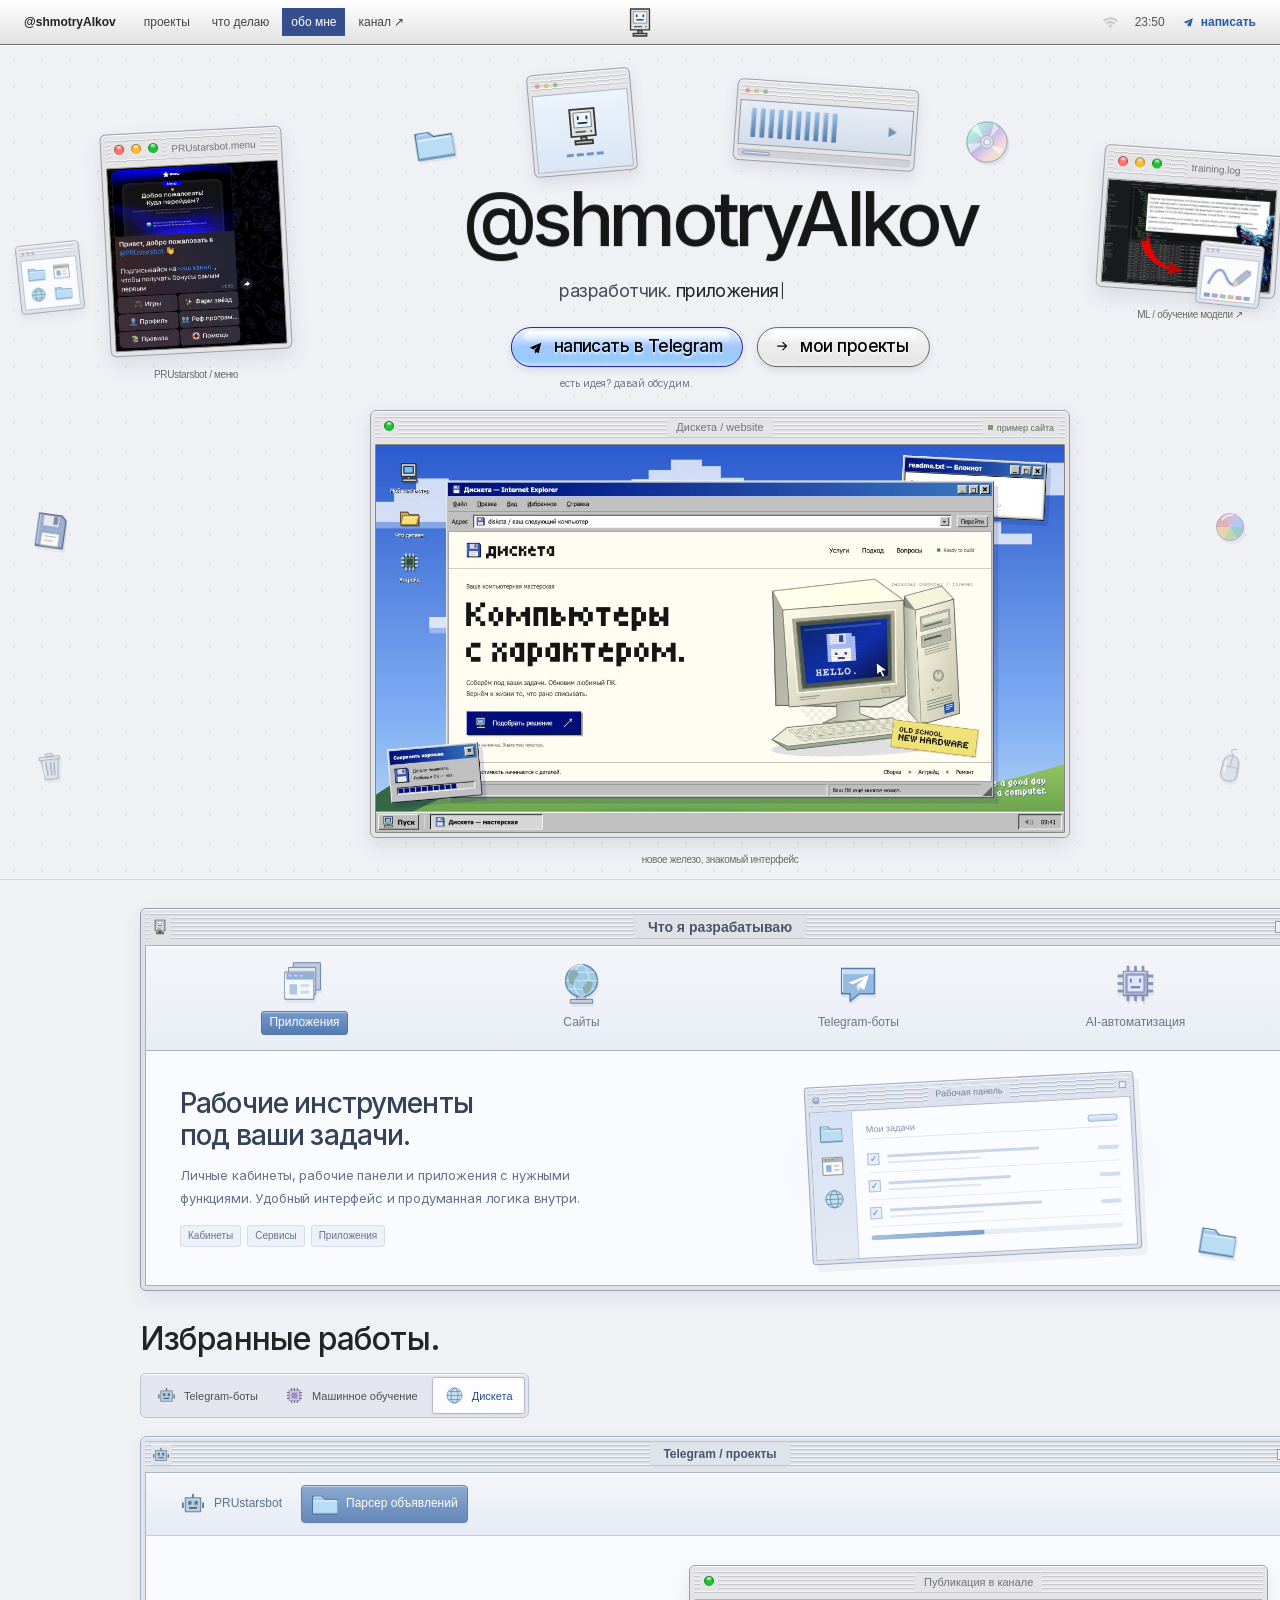
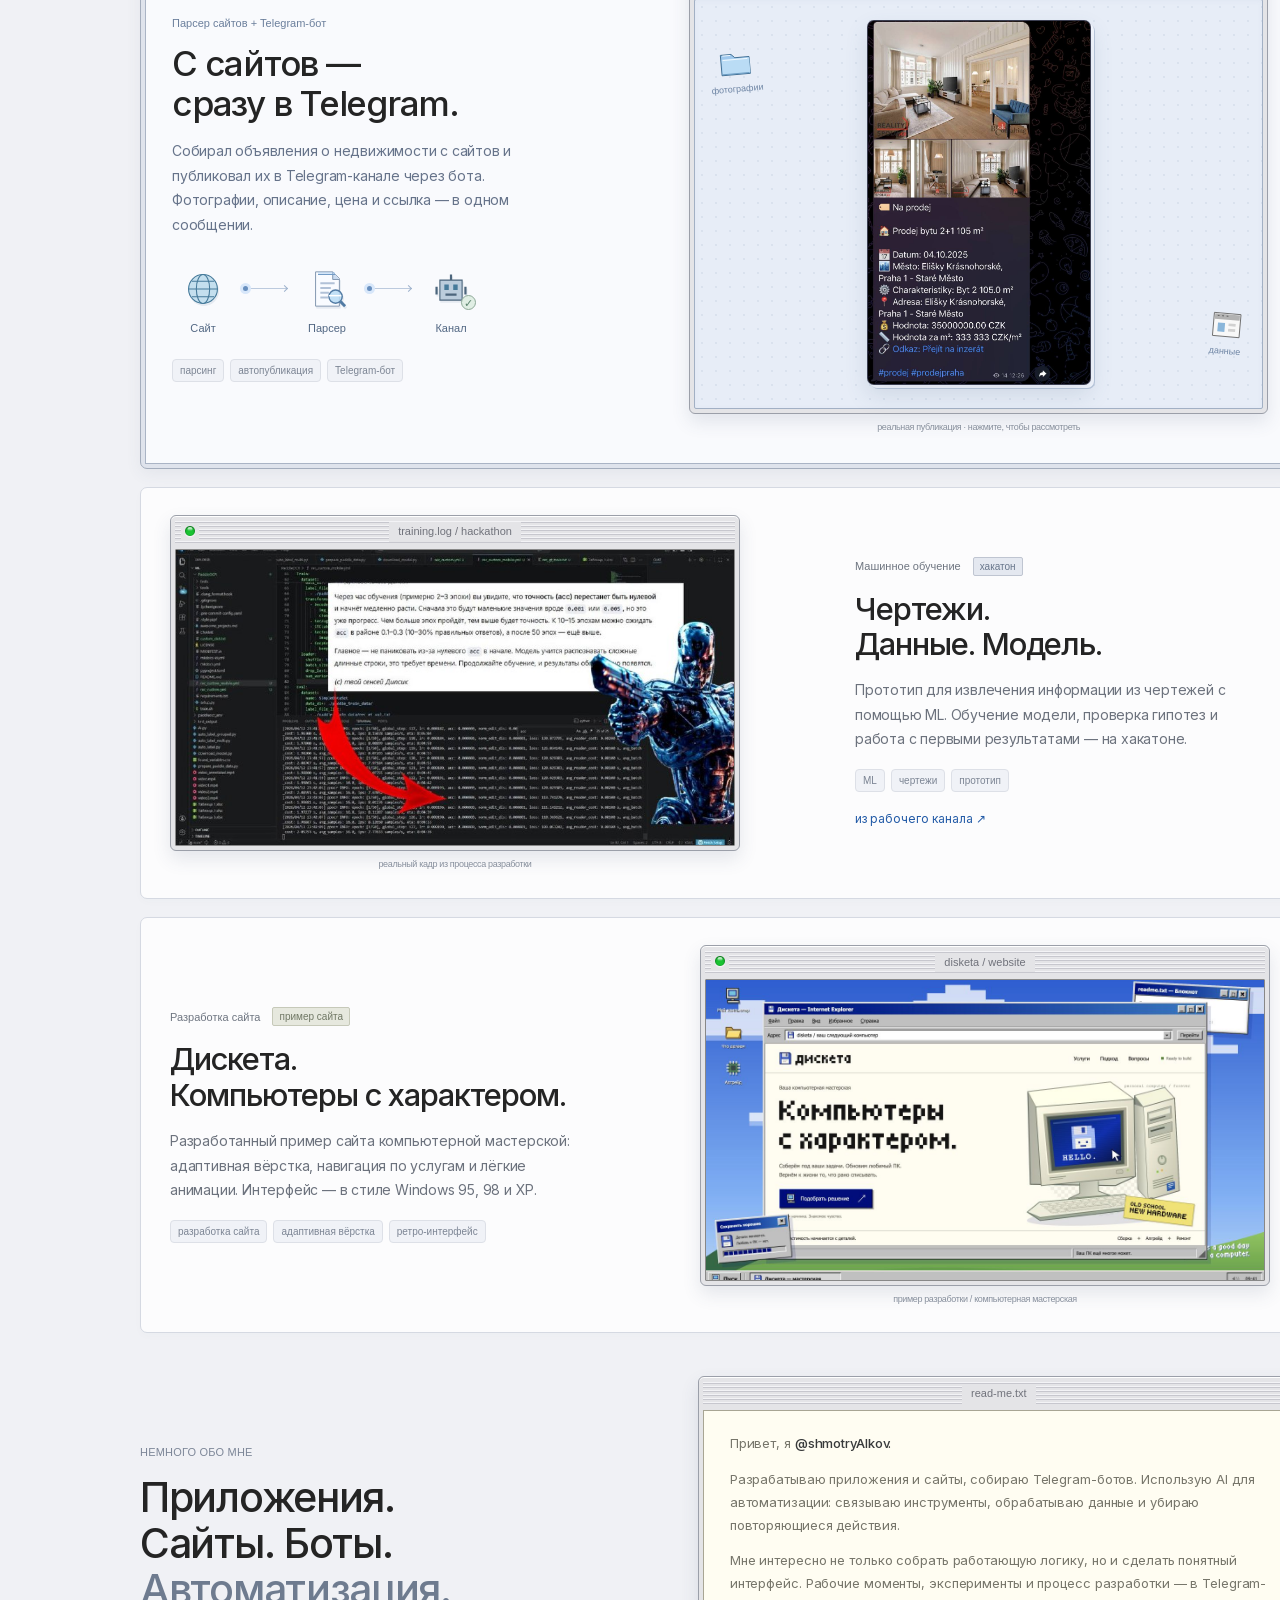
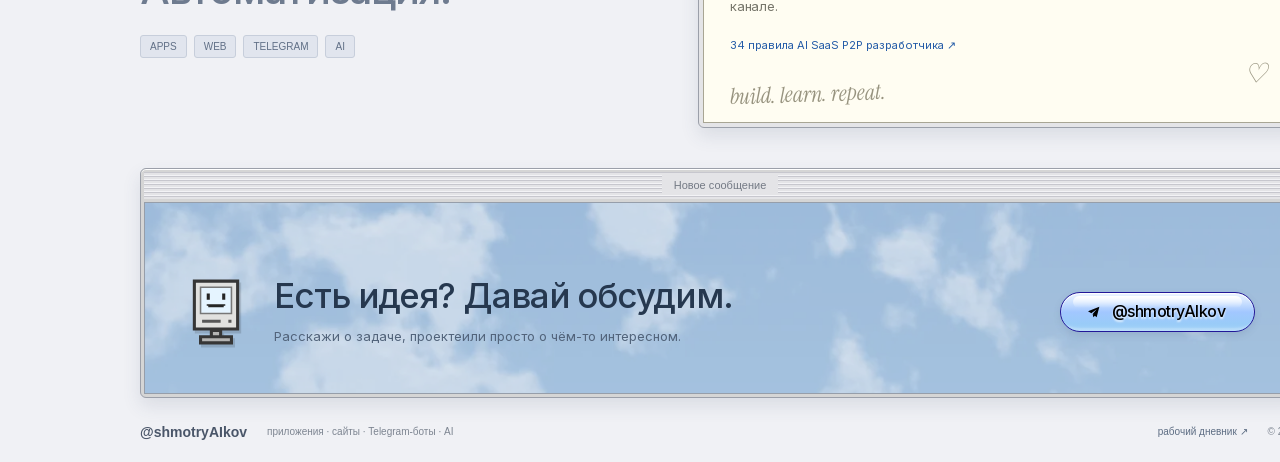
==== shmotryAIkov.html @ 0debf9dc "Add listing parser to Telegram portfolio section" ====
<!doctype html>
<html lang="ru" class="inter_c15e96cb-module__0bjUvq__variable geist_mono_42eec60-module__Gb1_vG__variable instrument_serif_a12e2dce-module__PQFJYW__variable">
<head><meta charset="utf-8"><meta name="viewport" content="width=device-width,initial-scale=1"><meta name="theme-color" content="#e7e9ee"><title>@shmotryAIkov — разработчик</title><meta name="description" content="@shmotryAIkov — разработчик приложений, сайтов, Telegram-ботов и AI-автоматизаций. Работы, рабочие кадры и контакты."><link rel="icon" href="assets/dev-mark.svg"><link rel="stylesheet" href="style.css"><link rel="stylesheet" href="portfolio.css?v=telegram-parser"><script>document.documentElement.classList.add('js-reveal');setTimeout(()=>{if(!document.documentElement.dataset.ready)document.documentElement.classList.remove('js-reveal')},3000)</script></head>
<body>
<svg width="0" height="0" aria-hidden="true" style="position:absolute"><defs><symbol id="telegram" viewBox="0 0 24 24"><path d="m3 11 17-7-4 16-6-5 6-7-8 6z" fill="currentColor"/><path d="m10 15 1 5 3-3" fill="currentColor"/></symbol><symbol id="arrow" viewBox="0 0 24 24"><path d="M5 12h14m-6-6 6 6-6 6" fill="none" stroke="currentColor" stroke-width="1.7"/></symbol><symbol id="code" viewBox="0 0 48 31"><path d="m15 7-8 8 8 8m18-16 8 8-8 8M28 3l-8 25" fill="none" stroke="currentColor" stroke-width="3" stroke-linecap="round" stroke-linejoin="round"/></symbol><symbol id="happy-mac" viewBox="0 0 40 44"><path d="M6 2h28v31H6z" fill="#e1e1df" stroke="#363636" stroke-width="2"/><path d="M10 6h20v17H10z" fill="#e5f4ff" stroke="#777"/><path d="M15 10v4m10-4v4m-10 4h10m-10-1v1m10-1v1" stroke="#252525" stroke-width="2"/><path d="M11 28h12m5 0h2" stroke="#575757" stroke-width="2"/><path d="M17 34h6v4h-6zM10 38h20v4H10z" fill="#b4b4b3" stroke="#363636" stroke-width="2"/></symbol><symbol id="mac-folder" viewBox="0 0 36 32"><path d="M2 6h12l4 4h16v19H2z" fill="#9ec8ed" stroke="#38688d"/><path d="M3 11h31v17H3z" fill="#badcf5"/><path d="M4 12h28M4 7h9" stroke="#f3fbff"/><path d="M3 28h30" stroke="#6899c0"/></symbol><symbol id="app-icon" viewBox="0 0 36 32"><path d="M3 3h30v26H3z" fill="#f8f8f8" stroke="#666"/><path d="M4 4h28v6H4z" fill="#b2b2b2"/><path d="M7 6h2m3 0h2m3 0h2" stroke="#555"/><path d="M8 14h8v10H8z" fill="#8ab6da"/><path d="M20 14h8v3h-8zm0 6h8v3h-8z" fill="#d1d1d1"/></symbol><symbol id="web-icon" viewBox="0 0 36 32"><circle cx="18" cy="16" r="13" fill="#c4dfee" stroke="#477b9b"/><ellipse cx="18" cy="16" rx="6" ry="13" fill="none" stroke="#477b9b"/><path d="M5 16h26M8 9h20M8 23h20" stroke="#477b9b"/></symbol><symbol id="bot-icon" viewBox="0 0 36 32"><path d="M8 8h20v18H8z" fill="#bbccdc" stroke="#4c657c"/><path d="M18 3v5M5 14v7m26-7v7" stroke="#4c657c" stroke-width="2"/><path d="M12 12h4v5h-4zm8 0h4v5h-4z" fill="#477b9b"/><path d="M13 21h10" stroke="#4c657c" stroke-width="2"/></symbol><symbol id="ai-icon" viewBox="0 0 36 32"><path d="M9 7h18v18H9z" fill="#cec8e5" stroke="#736592"/><path d="M13 11h10v10H13z" fill="#9b8ebd"/><path d="M13 3v4m5-4v4m5-4v4M13 25v4m5-4v4m5-4v4M5 11h4m-4 5h4m-4 5h4m18-10h4m-4 5h4m-4 5h4" stroke="#736592" stroke-width="2"/></symbol><symbol id="service-apps-icon" viewBox="0 0 48 48"><path d="M12 5h29v29H12z" fill="#bdcbe0" stroke="#6b81a3"/><path d="M7 10h29v29H7z" fill="#e1e5ee" stroke="#768aa8"/><path d="M3 15h31v29H3z" fill="#f5f7fc" stroke="#617b9f"/><path d="M4 16h29v7H4z" fill="#91afd8"/><path d="M7 19h3m3 0h3m3 0h3" stroke="#eaf2ff"/><path d="M8 28h8v11H8z" fill="#aec6e5"/><path d="M20 28h9v3h-9zm0 7h9v3h-9z" fill="#cfd9e8"/><path d="M4 16v26" stroke="#fff"/></symbol>
<symbol id="service-web-icon" viewBox="0 0 48 48"><path d="M19 35h9v6h-9zM12 41h24v4H12z" fill="#c7cfdb" stroke="#6c829e"/><circle cx="24" cy="21" r="17" fill="#9fcae8" stroke="#6284ab" stroke-width="1.5"/><ellipse cx="24" cy="21" rx="8" ry="17" fill="none" stroke="#e2f2fc"/><path d="M7 21h34M10 12h28M10 30h28" stroke="#d4eafb"/><path d="m13 9 6 1 2 5-4 4-1 7-5-2-1-8zm18 12 5 2-2 8-6 5-3-7z" fill="#8cadac"/><path d="M12 10q6-7 13-5" stroke="#fff" fill="none" stroke-width="2" opacity=".6"/></symbol>
<symbol id="service-bot-icon" viewBox="0 0 48 48"><path d="M6 8h35v27H25l-10 8v-8H6z" fill="#94b9e3" stroke="#547cae" stroke-width="1.5"/><path d="M7 9h33v5H7z" fill="#c9dff5"/><path d="m13 23 22-8-5 16-8-5 8-7-12 6z" fill="#fff"/><path d="m22 26 1 6 4-4" fill="#dbeafb"/><path d="M7 9v24" stroke="#ecf6ff"/></symbol>
<symbol id="service-ai-icon" viewBox="0 0 48 48"><path d="M11 11h26v26H11z" fill="#aaa8d0" stroke="#6e6e9d"/><path d="M15 15h18v18H15z" fill="#dfe5fa" stroke="#8189b8"/><path d="M19 19v4m10-4v4m-10 5h10" stroke="#6c7eae" stroke-width="2"/><path d="M16 5v6m8-6v6m8-6v6M16 37v6m8-6v6m8-6v6M5 16h6m-6 8h6m-6 8h6m26-16h6m-6 8h6m-6 8h6" stroke="#8b93b2" stroke-width="3"/><path d="M12 12h24M12 12v24" stroke="#e4e9fc"/></symbol></defs></svg>
<div class="edge-decor edge-left" aria-hidden="true">
<div class="edge-window edge-finder"><div class="edge-title"><i></i><i></i><i></i></div><div class="edge-finder-screen"><svg viewBox="0 0 36 32"><use href="#mac-folder"/></svg><svg viewBox="0 0 36 32"><use href="#app-icon"/></svg><svg viewBox="0 0 36 32"><use href="#web-icon"/></svg><svg viewBox="0 0 36 32"><use href="#mac-folder"/></svg></div></div>
<svg class="edge-icon edge-floppy" viewBox="0 0 40 44"><path d="M5 3h26l5 5v32H5z" fill="#9aaed6" stroke="#566889" stroke-width="1.5"/><path d="M10 4h19v13H10z" fill="#e6e8ed" stroke="#8994a8"/><path d="M22 5h5v9h-5z" fill="#7b88a1"/><path d="M10 24h21v15H10z" fill="#faf9f2" stroke="#8994a8"/><path d="M14 28h13m-13 5h10" stroke="#a3acbc"/><path d="M6 4v34" stroke="#e3eafa"/></svg>
<svg class="edge-icon edge-trash" viewBox="0 0 40 44"><path d="M9 12h23l-3 27H12z" fill="#e0e4eb" stroke="#8e9dad"/><path d="M7 9h27v4H7zM16 5h9v4h-9z" fill="#e9ecf1" stroke="#8e9dad"/><path d="m15 16 1 18m5-18v18m5-18-1 18" stroke="#a6b2c1" stroke-width="2"/><path d="M12 15v20" stroke="#fff"/></svg>
</div>
<div class="edge-decor edge-right" aria-hidden="true">
<div class="edge-window edge-paint"><div class="edge-title"><i></i><i></i><i></i></div><div class="edge-paint-screen"><svg viewBox="0 0 60 38"><path d="M2 2h56v34H2z" fill="#fcfcfd"/><path d="M5 30q11-30 21-10t28-10" fill="none" stroke="#8aa5d5" stroke-width="3"/><path d="m34 30 3-8 13-13 5 5-13 13z" fill="#b2bdd1" stroke="#798ba7"/><path d="m34 30 3-8 5 5z" fill="#e4d6b4"/></svg><span><i></i><i></i><i></i><i></i><i></i><i></i></span></div></div>
<svg class="edge-icon edge-ball" viewBox="0 0 40 40"><defs><clipPath id="edge-ball-circle"><circle cx="20" cy="20" r="17"/></clipPath></defs><g clip-path="url(#edge-ball-circle)"><path d="M20 20 9-2h23z" fill="#d6b8db"/><path d="m20 20 12-22 20 22z" fill="#b5cbeb"/><path d="m20 20 32 0-20 23z" fill="#9dcecf"/><path d="m20 20 12 23H9z" fill="#c1d7ac"/><path d="M20 20 9 43-9 20z" fill="#e4d5ac"/><path d="M20 20-9 20 9-2z" fill="#e1b2b1"/></g><circle cx="20" cy="20" r="17" fill="none" stroke="#a7a9ba"/><path d="M10 11q6-7 14-6" fill="none" stroke="#fff" stroke-width="3" opacity=".6"/></svg>
<svg class="edge-icon edge-mouse" viewBox="0 0 40 48"><path d="M20 10q11 0 11 14v13q0 9-11 9T9 37V24q0-14 11-14z" fill="#dce0e8" stroke="#8d99ad"/><path d="M20 10v16M10 26h20" fill="none" stroke="#a5afbf"/><path d="M20 9q-8-8 4-8" fill="none" stroke="#92a2ba"/><path d="M13 18v16" stroke="#fff" stroke-width="2"/></svg>
</div>
<div class="stage portfolio-stage">
<header class="menubar"><div class="menubar-row"><nav class="portfolio-nav" aria-label="Главное меню"><a href="#" class="nav-brand">@shmotryAIkov</a><a href="#projects">проекты</a><a href="#services">что делаю</a><a href="#about">обо мне</a><a href="https://t.me/chilovuyparen2" target="_blank" rel="noopener">канал ↗</a></nav><button class="logo-link dev-logo" aria-label="На главную"><svg viewBox="0 0 40 44"><use href="#happy-mac"/></svg></button><div class="portfolio-status"><span class="status-wifi" aria-hidden="true"><img src="assets/nav-wifi.svg" alt=""></span><time class="portfolio-clock">00:00</time><a href="https://t.me/shmotryAIkov" target="_blank" rel="noopener"><svg viewBox="0 0 24 24"><use href="#telegram"/></svg> написать</a><button class="portfolio-menu" aria-label="Открыть меню" aria-expanded="false"><span></span><span></span></button></div></div><nav class="portfolio-mobile-nav" aria-label="Мобильное меню" hidden><a href="#projects">Проекты</a><a href="#services">Что разрабатываю</a><a href="#about">Обо мне</a><a href="https://t.me/chilovuyparen2" target="_blank" rel="noopener">Telegram-канал ↗</a></nav></header>
<main>
<section class="hero portfolio-hero" aria-labelledby="hero-title"><div class="abs ambient-decor ambient-mac" aria-hidden="true"><div class="win"><div class="ambient-title"><i></i><i></i><i></i></div><div class="ambient-mac-screen"><svg viewBox="0 0 40 44"><use href="#happy-mac"/></svg><span class="ambient-boot"><i></i><i></i><i></i><i></i></span></div></div></div>
<div class="abs ambient-decor ambient-player" aria-hidden="true"><div class="win"><div class="ambient-title"><i></i><i></i><i></i></div><div class="ambient-player-screen"><div class="ambient-equalizer"><i></i><i></i><i></i><i></i><i></i><i></i><i></i><i></i><i></i><i></i></div><svg class="ambient-play" viewBox="0 0 24 24"><path d="m8 5 11 7-11 7z" fill="currentColor"/></svg></div><div class="ambient-player-track"><i></i></div></div></div>
<div class="abs ambient-decor ambient-folder" aria-hidden="true"><svg viewBox="0 0 36 32"><use href="#mac-folder"/></svg></div>
<div class="abs ambient-decor ambient-disc" aria-hidden="true"><svg viewBox="0 0 48 48"><defs><linearGradient id="disc-rainbow" x1="0" y1="0" x2="1" y2="1"><stop stop-color="#eef4ff"/><stop offset=".23" stop-color="#b3eadb"/><stop offset=".46" stop-color="#c1b8e7"/><stop offset=".7" stop-color="#f3d9dc"/><stop offset="1" stop-color="#e2e9bc"/></linearGradient></defs><circle cx="24" cy="24" r="22" fill="url(#disc-rainbow)" stroke="#8e9eae"/><path d="m7 10 14 11-8-17m24 34-10-11 15 4M3 26l17-1L6 36m21-16 5-17 5 6z" fill="#fff" opacity=".55"/><circle cx="24" cy="24" r="7" fill="#d5deea" stroke="#a6b2c0"/><circle cx="24" cy="24" r="3.5" fill="#f0f1f5" stroke="#a6b2c0"/></svg></div>
<div class="abs photo-window win-wrap portfolio-float float-ml" style="left:105px;top:85px" data-drag><div class="win"><div class="bar"><div class="dots"><button data-close aria-label="Закрыть окно PRUstarsbot / меню"><img src="assets/win-close.png" alt=""></button><button data-minimize aria-label="Свернуть окно PRUstarsbot / меню"><img src="assets/win-min.png" alt=""></button><button data-photo="assets/pru-menu.jpg" data-title="PRUstarsbot / меню" aria-label="Увеличить: PRUstarsbot / меню"><img src="assets/win-zoom.png" alt=""></button></div><span>PRUstarsbot.menu</span></div><button class="screen photo-trigger" data-photo="assets/pru-menu.jpg" data-title="PRUstarsbot / меню" aria-label="Открыть фото: PRUstarsbot / меню"><img src="assets/pru-menu.jpg" alt="PRUstarsbot / меню"></button></div><span class="win-caption">PRUstarsbot / меню</span></div><div class="abs photo-window win-wrap portfolio-float float-mcp" style="left:1100px;top:105px" data-drag><div class="win"><div class="bar"><div class="dots"><button data-close aria-label="Закрыть окно ML / обучение модели"><img src="assets/win-close.png" alt=""></button><button data-minimize aria-label="Свернуть окно ML / обучение модели"><img src="assets/win-min.png" alt=""></button><button data-photo="assets/work-494.jpg" data-title="ML / обучение модели" data-source="https://t.me/chilovuyparen2/494" aria-label="Увеличить: ML / обучение модели"><img src="assets/win-zoom.png" alt=""></button></div><span>training.log</span></div><button class="screen photo-trigger" data-photo="assets/work-494.jpg" data-title="ML / обучение модели" data-source="https://t.me/chilovuyparen2/494" aria-label="Открыть фото: ML / обучение модели"><img src="assets/work-494.jpg" alt="ML / обучение модели"></button></div><a class="win-caption" href="https://t.me/chilovuyparen2/494" target="_blank" rel="noopener">ML / обучение модели ↗</a></div>




  <div class="abs headline-wrap no-fade portfolio-headline" id="hero-center" style="left:50%;top:240px;transform:translate(-50%,-50%)"><div class="head-group"><h1 class="headline" id="hero-title">@shmotryAIkov</h1><p class="subtitle">разработчик. <span class="typing-role" aria-hidden="true">приложения</span><span class="sr-only">Приложения, сайты, Telegram-боты и AI-автоматизация.</span></p></div><div class="btns"><div class="btn-col"><a class="btn mac" href="https://t.me/shmotryAIkov" target="_blank" rel="noopener"><div class="gloss no-drag"></div><svg class="ico" viewBox="0 0 24 24"><use href="#telegram"/></svg><span>написать в Telegram</span></a><p class="portfolio-button-note">есть идея? давай обсудим.</p></div><a class="btn os-win" href="#projects"><div class="gloss no-drag"></div><svg class="ico" viewBox="0 0 24 24"><use href="#arrow"/></svg><span>мои проекты</span></a></div></div>
  <div class="abs win-wrap no-fade project-feature showcase-feature" id="big-video" style="left:370px;top:365px;width:700px"><div class="win"><div class="bar workbench-bar"><div class="dots"><button data-photo="assets/disketa-preview.jpg" data-title="Дискета — сайт компьютерной мастерской" aria-label="Увеличить: Дискета — сайт компьютерной мастерской"><img src="assets/win-zoom.png" alt=""></button></div><span>Дискета / website</span><span class="project-status"><i></i>пример сайта</span></div><button class="showcase-screen photo-trigger" data-photo="assets/disketa-preview.jpg" data-title="Дискета — сайт компьютерной мастерской" aria-label="Увеличить превью сайта Дискета"><img src="assets/disketa-preview.jpg" width="1280" height="720" alt="Сайт компьютерной мастерской Дискета: окна Windows и бежевый CRT-компьютер"></button></div><span class="win-caption">новое железо, знакомый интерфейс</span></div>



</section>
<section class="services-section" id="services" aria-labelledby="services-title"><div class="portfolio-section"><div class="service-console reveal-group">
<div class="console-title"><svg viewBox="0 0 40 44" aria-hidden="true"><use href="#happy-mac"/></svg><h2 id="services-title">Что я разрабатываю</h2><span aria-hidden="true"></span></div>
<div class="service-tabs" role="tablist" aria-label="Направления разработки">
<button id="service-tab-apps" role="tab" aria-selected="true" aria-controls="service-apps" tabindex="0" data-service="apps"><svg viewBox="0 0 48 48" aria-hidden="true"><use href="#service-apps-icon"/></svg><span>Приложения</span></button>
<button id="service-tab-web" role="tab" aria-selected="false" aria-controls="service-web" tabindex="-1" data-service="web"><svg viewBox="0 0 48 48" aria-hidden="true"><use href="#service-web-icon"/></svg><span>Сайты</span></button>
<button id="service-tab-bots" role="tab" aria-selected="false" aria-controls="service-bots" tabindex="-1" data-service="bots"><svg viewBox="0 0 48 48" aria-hidden="true"><use href="#service-bot-icon"/></svg><span>Telegram-боты</span></button>
<button id="service-tab-ai" role="tab" aria-selected="false" aria-controls="service-ai" tabindex="-1" data-service="ai"><svg viewBox="0 0 48 48" aria-hidden="true"><use href="#service-ai-icon"/></svg><span>AI-автоматизация</span></button>
</div>
<div class="service-panels">
<div class="service-panel" id="service-apps" role="tabpanel" aria-labelledby="service-tab-apps" tabindex="0"><div class="service-description"><h3>Рабочие инструменты<br> под ваши задачи.</h3><p>Личные кабинеты, рабочие панели и приложения с нужными функциями. Удобный интерфейс и продуманная логика внутри.</p><div class="service-examples"><span>Кабинеты</span><span>Сервисы</span><span>Приложения</span></div></div><div class="service-art service-art-apps" aria-hidden="true"><div class="service-mini-window app-mini"><div class="service-mini-title"><i></i><span>Рабочая панель</span><b></b></div><div class="app-mini-body"><aside><svg viewBox="0 0 36 32"><use href="#mac-folder"/></svg><svg viewBox="0 0 36 32"><use href="#app-icon"/></svg><svg viewBox="0 0 36 32"><use href="#web-icon"/></svg></aside><div class="app-mini-content"><div class="app-mini-toolbar"><span>Мои задачи</span><i></i></div><div class="app-mini-row"><b>✓</b><span><i></i><i></i></span><em></em></div><div class="app-mini-row"><b>✓</b><span><i></i><i></i></span><em></em></div><div class="app-mini-row"><b>✓</b><span><i></i><i></i></span><em></em></div><div class="app-mini-progress"><i></i></div></div></div></div><svg class="service-floating-icon" viewBox="0 0 36 32"><use href="#mac-folder"/></svg></div></div>
<div class="service-panel" id="service-web" role="tabpanel" aria-labelledby="service-tab-web" tabindex="0" hidden><div class="service-description"><h3>От визитки<br> до рабочего сервиса.</h3><p>Разрабатываю сайты, лендинги и веб-сервисы. Понятная навигация, адаптация под телефон и внимание к деталям.</p><div class="service-examples"><span>Сайты</span><span>Лендинги</span><span>Веб-сервисы</span></div></div><div class="service-art service-art-web" aria-hidden="true"><div class="service-mini-window web-mini"><div class="service-mini-title"><i></i><span>website.html</span><b></b></div><div class="web-mini-address"><span>www.</span><i></i></div><div class="web-mini-page"><div class="web-mini-nav"><b>web.</b><span></span><span></span><span></span></div><div class="web-mini-hero"><div><strong>hello,<br> web.</strong><span></span><i></i></div><svg viewBox="0 0 40 44"><use href="#happy-mac"/></svg></div><div class="web-mini-footer"><i></i><i></i><i></i></div></div><img class="service-preview-cursor" src="assets/mac-pointer.svg" alt=""></div></div></div>
<div class="service-panel" id="service-bots" role="tabpanel" aria-labelledby="service-tab-bots" tabindex="0" hidden><div class="service-description"><h3>Всё нужное —<br> прямо в Telegram.</h3><p>Боты для заявок, уведомлений и автоматической публикации данных. Помогают общаться с клиентами и связывают ваши сервисы.</p><div class="service-examples"><span>Заявки</span><span>Уведомления</span><span>Интеграции</span></div></div><div class="service-art service-art-bots" aria-hidden="true"><div class="service-mini-window bot-mini"><div class="service-mini-title"><i></i><span>Telegram</span><b></b></div><div class="bot-mini-chat"><div class="bot-mini-message incoming"><svg viewBox="0 0 24 24"><use href="#telegram"/></svg><span>Новая заявка</span></div><div class="bot-mini-message outgoing"><span>Принято.<br> Передал в работу.</span><b>✓✓</b></div><div class="bot-mini-typing"><i></i><i></i><i></i></div></div><div class="bot-mini-input"><span></span><svg viewBox="0 0 24 24"><use href="#telegram"/></svg></div></div><svg class="service-floating-icon bot-floating" viewBox="0 0 48 48"><use href="#service-bot-icon"/></svg></div></div>
<div class="service-panel" id="service-ai" role="tabpanel" aria-labelledby="service-tab-ai" tabindex="0" hidden><div class="service-description"><h3>Документы и данные —<br> без ручной рутины.</h3><p>Связываю инструменты, обрабатываю документы и автоматизирую повторяющиеся действия с помощью AI.</p><div class="service-examples"><span>Документы</span><span>Данные</span><span>Автоматизация</span></div></div><div class="service-art service-art-ai" aria-hidden="true"><div class="service-mini-window ai-mini"><div class="service-mini-title"><i></i><span>Автоматизация</span><b></b></div><div class="ai-mini-flow"><div class="ai-flow-node"><svg viewBox="0 0 40 44"><path d="M8 3h18l7 7v30H8z" fill="#fffefa" stroke="#879ab5"/><path d="M26 3v8h7" fill="#dce6f3" stroke="#879ab5"/><path d="M13 17h15m-15 5h15m-15 5h10m-10 5h13" stroke="#abc0d9" stroke-width="2"/></svg><span>Файл</span></div><i class="ai-flow-line"></i><div class="ai-flow-node ai-processing"><svg viewBox="0 0 48 48"><use href="#service-ai-icon"/></svg><span>AI</span></div><i class="ai-flow-line"></i><div class="ai-flow-node"><svg viewBox="0 0 36 32"><use href="#mac-folder"/></svg><span>Готово</span><b>✓</b></div></div><div class="ai-mini-status"><span></span><i></i><i></i><i></i></div></div></div></div>
</div></div></div></section><section class="portfolio-section projects-section" id="projects"><div class="section-intro reveal-group"><span class="section-label will-reveal">Работы</span><h2 class="will-reveal">Избранные работы.</h2></div><nav class="project-shortcuts" aria-label="Перейти к работе"><a href="#telegram-work"><svg viewBox="0 0 36 32"><use href="#bot-icon"/></svg>Telegram-боты</a><a href="#ml-work"><svg viewBox="0 0 36 32"><use href="#ai-icon"/></svg>Машинное обучение</a><a href="#website-work"><svg viewBox="0 0 36 32"><use href="#web-icon"/></svg>Дискета</a></nav><article class="case-row work-row bot-work telegram-case reveal-group" id="telegram-work">
<div class="telegram-case-title"><svg viewBox="0 0 36 32" aria-hidden="true"><use href="#bot-icon"/></svg><span>Telegram / проекты</span><i aria-hidden="true"></i></div>
<div class="telegram-project-tabs" role="tablist" aria-label="Проекты Telegram-ботов">
<button id="tg-tab-pru" role="tab" aria-selected="false" aria-controls="tg-project-pru" tabindex="-1" data-telegram-tab><svg viewBox="0 0 36 32" aria-hidden="true"><use href="#bot-icon"/></svg><span>PRUstarsbot</span></button>
<button id="tg-tab-parser" role="tab" aria-selected="true" aria-controls="tg-project-parser" tabindex="0" data-telegram-tab><svg viewBox="0 0 36 32" aria-hidden="true"><use href="#mac-folder"/></svg><span>Парсер объявлений</span></button>
</div>
<div class="telegram-project-panel" id="tg-project-pru" role="tabpanel" aria-labelledby="tg-tab-pru" tabindex="0" hidden><div class="case-copy will-reveal"><div class="case-meta"><span>Telegram-бот</span></div><h3>PRUstarsbot.<br>Интерфейс внутри Telegram.</h3><p>Главное меню, профиль, реферальная программа и экран пополнения баланса. На скриншотах — интерфейс бота и выбор способов оплаты: TON, Telegram Stars, CryptoBot и рубли.</p><div class="case-tags"><span>Telegram</span><span>Stars</span><span>интерфейс бота</span></div><a class="case-source" href="https://t.me/PRUstarsbot" target="_blank" rel="noopener">@PRUstarsbot ↗</a></div><div class="case-visual will-reveal"><div class="win telegram-work-window"><div class="bar"><span>PRUstarsbot / menu & payments</span></div><div class="telegram-photo-pair"><button class="bot-shot bot-shot-menu" data-photo="assets/pru-menu.jpg" data-title="PRUstarsbot — главное меню" data-source="https://t.me/PRUstarsbot" data-source-label="открыть PRUstarsbot ↗" aria-label="Увеличить главное меню PRUstarsbot"><img src="assets/pru-menu.jpg" width="1191" height="1280" loading="lazy" decoding="async" alt="Реальный скриншот главного меню PRUstarsbot: игры, профиль, реферальная программа и помощь"></button><button class="bot-shot bot-shot-payments" data-photo="assets/pru-payments.jpg" data-title="PRUstarsbot — пополнение баланса" data-source="https://t.me/PRUstarsbot" data-source-label="открыть PRUstarsbot ↗" aria-label="Увеличить экран пополнения PRUstarsbot"><img src="assets/pru-payments.jpg" width="832" height="1280" loading="lazy" decoding="async" alt="Реальный скриншот экрана выбора способа оплаты PRUstarsbot"></button></div></div><span class="win-caption">главное меню и пополнение баланса · нажмите, чтобы увеличить</span></div></div>
<div class="telegram-project-panel" id="tg-project-parser" role="tabpanel" aria-labelledby="tg-tab-parser" tabindex="0">
<div class="case-copy will-reveal">
<div class="case-meta"><span>Парсер сайтов + Telegram-бот</span></div>
<h3>С сайтов —<br>сразу в Telegram.</h3>
<p>Собирал объявления о недвижимости с сайтов и публиковал их в Telegram-канале через бота. Фотографии, описание, цена и ссылка — в одном сообщении.</p>
<div class="parser-flow scraper-motion" role="img" aria-label="Как работает проект: сайт, сбор данных парсером, публикация ботом в Telegram-канале">
<div class="parser-flow-node"><div class="parser-node-icon"><svg viewBox="0 0 36 32" aria-hidden="true"><use href="#web-icon"/></svg></div><span>Сайт</span></div>
<span class="parser-flow-wire" aria-hidden="true"><i></i></span>
<div class="parser-flow-node parser-engine"><div class="parser-node-icon"><svg viewBox="0 0 40 42" aria-hidden="true"><path d="M8 3h18l7 7v29H8z" fill="#f9fbff" stroke="#7f93ad"/><path d="M26 3v8h7" fill="#cbdcf2" stroke="#7f93ad"/><path d="M13 15h15m-15 5h11m-11 5h9m-9 5h8" stroke="#b1c1d7" stroke-width="2"/><circle cx="29" cy="29" r="7" fill="#b8dbf5" fill-opacity=".85" stroke="#527ba4" stroke-width="1.5"/><path d="m34 34 5 5" stroke="#527ba4" stroke-width="3"/><path d="M22 28h13" stroke="#fff" stroke-width="1.5" class="parser-scan"/></svg></div><span>Парсер</span></div>
<span class="parser-flow-wire" aria-hidden="true"><i></i></span>
<div class="parser-flow-node parser-destination"><div class="parser-node-icon"><svg viewBox="0 0 36 32" aria-hidden="true"><use href="#bot-icon"/></svg><b aria-hidden="true">✓</b></div><span>Канал</span></div>
</div>
<div class="case-tags"><span>парсинг</span><span>автопубликация</span><span>Telegram-бот</span></div>
</div>
<div class="case-visual will-reveal">
<div class="win parser-result-window"><div class="bar"><div class="dots"><button data-photo="assets/parser-listing.jpg" data-title="Парсер объявлений — публикация в Telegram-канале" aria-label="Увеличить публикацию парсера"><img src="assets/win-zoom.png" alt=""></button></div><span>Публикация в канале</span></div>
<div class="parser-preview-well">
<div class="parser-file-label parser-file-photos" aria-hidden="true"><svg viewBox="0 0 36 32"><use href="#mac-folder"/></svg><span>фотографии</span></div>
<button class="parser-preview-button" data-photo="assets/parser-listing.jpg" data-title="Парсер объявлений — публикация в Telegram-канале" aria-label="Открыть скриншот объявления в Telegram"><img src="assets/parser-listing.jpg" width="783" height="1280" loading="lazy" decoding="async" alt="Результат работы парсера: пост в Telegram-канале с фотографиями квартиры, описанием, ценой и ссылкой на объявление"></button>
<div class="parser-file-label parser-file-data" aria-hidden="true"><svg viewBox="0 0 36 32"><use href="#app-icon"/></svg><span>данные</span></div>
</div></div>
<span class="win-caption">реальная публикация · нажмите, чтобы рассмотреть</span>
</div>
</div>
</article><article class="case-row reverse work-row reveal-group" id="ml-work"><div class="case-copy will-reveal"><div class="case-meta"><span>Машинное обучение</span><span class="case-badge">хакатон</span></div><h3>Чертежи.<br>Данные. Модель.</h3><p>Прототип для извлечения информации из чертежей с помощью ML. Обучение модели, проверка гипотез и работа с первыми результатами — на хакатоне.</p><div class="case-tags"><span>ML</span><span>чертежи</span><span>прототип</span></div><a class="case-source" href="https://t.me/chilovuyparen2/494" target="_blank" rel="noopener">из рабочего канала ↗</a></div><div class="case-visual will-reveal"><div class="win"><div class="bar"><div class="dots"><button data-photo="assets/work-494.jpg" data-title="ML — обучение модели" data-source="https://t.me/chilovuyparen2/494" aria-label="Увеличить: ML — обучение модели"><img src="assets/win-zoom.png" alt=""></button></div><span>training.log / hackathon</span></div><button class="case-photo" data-photo="assets/work-494.jpg" data-title="ML — обучение модели" data-source="https://t.me/chilovuyparen2/494" aria-label="Открыть фото ML-работы"><img src="assets/work-494.jpg" width="800" height="424" loading="lazy" decoding="async" alt="Оригинальный рабочий кадр: обучение ML-модели на хакатоне"></button></div><span class="win-caption">реальный кадр из процесса разработки</span></div></article><article class="case-row work-row reveal-group" id="website-work"><div class="case-copy will-reveal"><div class="case-meta"><span>Разработка сайта</span><span class="case-badge design-badge">пример сайта</span></div><h3>Дискета.<br>Компьютеры с характером.</h3><p>Разработанный пример сайта компьютерной мастерской: адаптивная вёрстка, навигация по услугам и лёгкие анимации. Интерфейс — в стиле Windows 95, 98 и XP.</p><div class="case-tags"><span>разработка сайта</span><span>адаптивная вёрстка</span><span>ретро-интерфейс</span></div></div><div class="case-visual will-reveal"><div class="win"><div class="bar"><div class="dots"><button data-photo="assets/disketa-preview.jpg" data-title="Дискета — сайт компьютерной мастерской" aria-label="Увеличить: Дискета — сайт компьютерной мастерской"><img src="assets/win-zoom.png" alt=""></button></div><span>disketa / website</span></div><button class="case-photo retro-case-photo" data-photo="assets/disketa-preview.jpg" data-title="Дискета — сайт компьютерной мастерской" aria-label="Увеличить превью сайта Дискета"><img src="assets/disketa-preview.jpg" width="1280" height="720" loading="lazy" decoding="async" alt="Сайт Дискета в стиле Windows 95, 98 и XP"></button></div><span class="win-caption">пример разработки / компьютерная мастерская</span></div></article></section><section class="portfolio-section about-section" id="about"><div class="about-layout reveal-group"><div class="about-heading will-reveal"><span class="section-label">НЕМНОГО ОБО МНЕ</span><h2>Приложения.<br>Сайты. Боты.<br><span>Автоматизация.</span></h2><div class="about-stack"><span>APPS</span><span>WEB</span><span>TELEGRAM</span><span>AI</span></div></div><div class="about-note win will-reveal"><div class="bar"><span>read-me.txt</span></div><div class="about-note-content"><p>Привет, я <strong>@shmotryAIkov.</strong></p><p>Разрабатываю приложения и сайты, собираю Telegram-ботов. Использую AI для автоматизации: связываю инструменты, обрабатываю данные и убираю повторяющиеся действия.</p><p>Мне интересно не только собрать работающую логику, но и сделать понятный интерфейс. Рабочие моменты, эксперименты и процесс разработки — в Telegram-канале.</p><a href="https://t.me/chilovuyparen2" target="_blank" rel="noopener">34 правила AI SaaS P2P разработчика ↗</a><span class="note-signature">build. learn. repeat. <b>♡</b></span></div></div></div></section>
<section class="contact-section reveal-group" id="contact"><div class="contact-title"><span>Новое сообщение</span><img src="assets/win-zoom.png" alt=""></div><div class="contact-sky" aria-hidden="true"></div><div class="contact-content"><svg class="contact-mac will-reveal" viewBox="0 0 40 44" aria-hidden="true"><use href="#happy-mac"/></svg><span class="section-label will-reveal">НАЧНЁМ С «ПРИВЕТ»</span><h2 class="will-reveal">Есть идея?<br> Давай обсудим.</h2><p class="will-reveal">Расскажи о задаче, проекте<br>или просто о чём-то интересном.</p><a class="btn mac will-reveal" href="https://t.me/shmotryAIkov" target="_blank" rel="noopener"><div class="gloss"></div><svg class="ico" viewBox="0 0 24 24"><use href="#telegram"/></svg><span>@shmotryAIkov</span></a></div></section>
</main><footer class="portfolio-footer"><a href="#">@shmotryAIkov</a><span>приложения · сайты · Telegram-боты · AI</span><a href="https://t.me/chilovuyparen2" target="_blank" rel="noopener">рабочий дневник ↗</a><span>© 2026</span></footer>
</div><script src="portfolio.js?v=telegram-parser" defer></script>
</body></html>
---- style.css ----
@font-face{font-family:Inter;font-style:normal;font-weight:100 900;font-display:swap;src:url(assets/2c55a0e60120577a-s.0-dom-5bn10r2.woff2)format("woff2");unicode-range:U+460-52F,U+1C80-1C8A,U+20B4,U+2DE0-2DFF,U+A640-A69F,U+FE2E-FE2F}@font-face{font-family:Inter;font-style:normal;font-weight:100 900;font-display:swap;src:url(assets/9c72aa0f40e4eef8-s.1y4-pdgsjb-pw.woff2)format("woff2");unicode-range:U+301,U+400-45F,U+490-491,U+4B0-4B1,U+2116}@font-face{font-family:Inter;font-style:normal;font-weight:100 900;font-display:swap;src:url(assets/ad66f9afd8947f86-s.3lvt2whj97whp.woff2)format("woff2");unicode-range:U+1F??}@font-face{font-family:Inter;font-style:normal;font-weight:100 900;font-display:swap;src:url(assets/5476f68d60460930-s.2uwcyprjm3xu3.woff2)format("woff2");unicode-range:U+370-377,U+37A-37F,U+384-38A,U+38C,U+38E-3A1,U+3A3-3FF}@font-face{font-family:Inter;font-style:normal;font-weight:100 900;font-display:swap;src:url(assets/2bbe8d2671613f1f-s.0k62hbripvv8p.woff2)format("woff2");unicode-range:U+102-103,U+110-111,U+128-129,U+168-169,U+1A0-1A1,U+1AF-1B0,U+300-301,U+303-304,U+308-309,U+323,U+329,U+1EA0-1EF9,U+20AB}@font-face{font-family:Inter;font-style:normal;font-weight:100 900;font-display:swap;src:url(assets/1bffadaabf893a1e-s.3-6t-g6q0vh0a.woff2)format("woff2");unicode-range:U+100-2BA,U+2BD-2C5,U+2C7-2CC,U+2CE-2D7,U+2DD-2FF,U+304,U+308,U+329,U+1D00-1DBF,U+1E00-1E9F,U+1EF2-1EFF,U+2020,U+20A0-20AB,U+20AD-20C4,U+2113,U+2C60-2C7F,U+A720-A7FF}@font-face{font-family:Inter;font-style:normal;font-weight:100 900;font-display:swap;src:url(assets/83afe278b6a6bb3c-s.p.2bn3s6zvc0dyp.woff2)format("woff2");unicode-range:U+??,U+131,U+152-153,U+2BB-2BC,U+2C6,U+2DA,U+2DC,U+304,U+308,U+329,U+2000-206F,U+20AC,U+2122,U+2191,U+2193,U+2212,U+2215,U+FEFF,U+FFFD}@font-face{font-family:Inter Fallback;src:local(Arial);ascent-override:90.44%;descent-override:22.52%;line-gap-override:0.0%;size-adjust:107.12%}.inter_c15e96cb-module__0bjUvq__className{font-family:Inter,Inter Fallback;font-style:normal}.inter_c15e96cb-module__0bjUvq__variable{--font-inter:"Inter", "Inter Fallback"}
@font-face{font-family:Geist Mono;font-style:normal;font-weight:100 900;font-display:swap;src:url(assets/5ce348bf30bf5439-s.31988l_ccedte.woff2)format("woff2");unicode-range:U+460-52F,U+1C80-1C8A,U+20B4,U+2DE0-2DFF,U+A640-A69F,U+FE2E-FE2F}@font-face{font-family:Geist Mono;font-style:normal;font-weight:100 900;font-display:swap;src:url(assets/4fa387ec64143e14-s.2tuy5pz7dlieh.woff2)format("woff2");unicode-range:U+301,U+400-45F,U+490-491,U+4B0-4B1,U+2116}@font-face{font-family:Geist Mono;font-style:normal;font-weight:100 900;font-display:swap;src:url(assets/6306c77e7c8268e4-s.2dbetqa9o8jxf.woff2)format("woff2");unicode-range:U+2000-2001,U+2004-2008,U+200A,U+23B8-23BD,U+2500-259F}@font-face{font-family:Geist Mono;font-style:normal;font-weight:100 900;font-display:swap;src:url(assets/7d817b4c03b0c5f1-s.1uyisp29ctx0d.woff2)format("woff2");unicode-range:U+102-103,U+110-111,U+128-129,U+168-169,U+1A0-1A1,U+1AF-1B0,U+300-301,U+303-304,U+308-309,U+323,U+329,U+1EA0-1EF9,U+20AB}@font-face{font-family:Geist Mono;font-style:normal;font-weight:100 900;font-display:swap;src:url(assets/bbc41e54d2fcbd21-s.1rgnod-3esatf.woff2)format("woff2");unicode-range:U+100-2BA,U+2BD-2C5,U+2C7-2CC,U+2CE-2D7,U+2DD-2FF,U+304,U+308,U+329,U+1D00-1DBF,U+1E00-1E9F,U+1EF2-1EFF,U+2020,U+20A0-20AB,U+20AD-20C4,U+2113,U+2C60-2C7F,U+A720-A7FF}@font-face{font-family:Geist Mono;font-style:normal;font-weight:100 900;font-display:swap;src:url(assets/797e433ab948586e-s.p.0r6juujl39pe6.woff2)format("woff2");unicode-range:U+??,U+131,U+152-153,U+2BB-2BC,U+2C6,U+2DA,U+2DC,U+304,U+308,U+329,U+2000-206F,U+20AC,U+2122,U+2191,U+2193,U+2212,U+2215,U+FEFF,U+FFFD}@font-face{font-family:Geist Mono Fallback;src:local(Arial);ascent-override:74.67%;descent-override:21.92%;line-gap-override:0.0%;size-adjust:134.59%}.geist_mono_42eec60-module__Gb1_vG__className{font-family:Geist Mono,Geist Mono Fallback;font-style:normal}.geist_mono_42eec60-module__Gb1_vG__variable{--font-geist-mono:"Geist Mono", "Geist Mono Fallback"}
@font-face{font-family:Instrument Serif;font-style:italic;font-weight:400;font-display:swap;src:url(assets/fc0a7394b875fa43-s.2ytmazkdrg7t9.woff2)format("woff2");unicode-range:U+100-2BA,U+2BD-2C5,U+2C7-2CC,U+2CE-2D7,U+2DD-2FF,U+304,U+308,U+329,U+1D00-1DBF,U+1E00-1E9F,U+1EF2-1EFF,U+2020,U+20A0-20AB,U+20AD-20C4,U+2113,U+2C60-2C7F,U+A720-A7FF}@font-face{font-family:Instrument Serif;font-style:italic;font-weight:400;font-display:swap;src:url(assets/7ebf22b5a21034f8-s.p.3j3877k49yy0l.woff2)format("woff2");unicode-range:U+??,U+131,U+152-153,U+2BB-2BC,U+2C6,U+2DA,U+2DC,U+304,U+308,U+329,U+2000-206F,U+20AC,U+2122,U+2191,U+2193,U+2212,U+2215,U+FEFF,U+FFFD}@font-face{font-family:Instrument Serif Fallback;src:local(Times New Roman);ascent-override:117.94%;descent-override:36.93%;line-gap-override:0.0%;size-adjust:83.94%}.instrument_serif_a12e2dce-module__PQFJYW__className{font-family:Instrument Serif,Instrument Serif Fallback;font-style:italic;font-weight:400}.instrument_serif_a12e2dce-module__PQFJYW__variable{--font-instrument-serif:"Instrument Serif", "Instrument Serif Fallback"}
@layer properties{@supports (((-webkit-hyphens:none)) and (not (margin-trim:inline))) or ((-moz-orient:inline) and (not (color:rgb(from red r g b)))){*,:before,:after,::backdrop{--tw-rotate-x:initial;--tw-rotate-y:initial;--tw-rotate-z:initial;--tw-skew-x:initial;--tw-skew-y:initial;--tw-border-style:solid;--tw-shadow:0 0 #0000;--tw-shadow-color:initial;--tw-shadow-alpha:100%;--tw-inset-shadow:0 0 #0000;--tw-inset-shadow-color:initial;--tw-inset-shadow-alpha:100%;--tw-ring-color:initial;--tw-ring-shadow:0 0 #0000;--tw-inset-ring-color:initial;--tw-inset-ring-shadow:0 0 #0000;--tw-ring-inset:initial;--tw-ring-offset-width:0px;--tw-ring-offset-color:#fff;--tw-ring-offset-shadow:0 0 #0000;--tw-blur:initial;--tw-brightness:initial;--tw-contrast:initial;--tw-grayscale:initial;--tw-hue-rotate:initial;--tw-invert:initial;--tw-opacity:initial;--tw-saturate:initial;--tw-sepia:initial;--tw-drop-shadow:initial;--tw-drop-shadow-color:initial;--tw-drop-shadow-alpha:100%;--tw-drop-shadow-size:initial;--tw-backdrop-blur:initial;--tw-backdrop-brightness:initial;--tw-backdrop-contrast:initial;--tw-backdrop-grayscale:initial;--tw-backdrop-hue-rotate:initial;--tw-backdrop-invert:initial;--tw-backdrop-opacity:initial;--tw-backdrop-saturate:initial;--tw-backdrop-sepia:initial;--tw-ease:initial}}}@layer theme{:root,:host{--font-sans:ui-sans-serif, system-ui, sans-serif, "Apple Color Emoji", "Segoe UI Emoji", "Segoe UI Symbol", "Noto Color Emoji";--font-mono:ui-monospace, SFMono-Regular, Menlo, Monaco, Consolas, "Liberation Mono", "Courier New", monospace;--ease-out:cubic-bezier(0, 0, .2, 1);--default-transition-duration:.15s;--default-transition-timing-function:cubic-bezier(.4, 0, .2, 1);--default-font-family:var(--font-sans);--default-mono-font-family:var(--font-mono)}}@layer base{*,:after,:before,::backdrop{box-sizing:border-box;border:0 solid;margin:0;padding:0}::file-selector-button{box-sizing:border-box;border:0 solid;margin:0;padding:0}html,:host{-webkit-text-size-adjust:100%;tab-size:4;line-height:1.5;font-family:var(--default-font-family,ui-sans-serif, system-ui, sans-serif, "Apple Color Emoji", "Segoe UI Emoji", "Segoe UI Symbol", "Noto Color Emoji");font-feature-settings:var(--default-font-feature-settings,normal);font-variation-settings:var(--default-font-variation-settings,normal);-webkit-tap-highlight-color:transparent}hr{height:0;color:inherit;border-top-width:1px}abbr:where([title]){-webkit-text-decoration:underline dotted;text-decoration:underline dotted}h1,h2,h3,h4,h5,h6{font-size:inherit;font-weight:inherit}a{color:inherit;-webkit-text-decoration:inherit;-webkit-text-decoration:inherit;-webkit-text-decoration:inherit;-webkit-text-decoration:inherit;text-decoration:inherit}b,strong{font-weight:bolder}code,kbd,samp,pre{font-family:var(--default-mono-font-family,ui-monospace, SFMono-Regular, Menlo, Monaco, Consolas, "Liberation Mono", "Courier New", monospace);font-feature-settings:var(--default-mono-font-feature-settings,normal);font-variation-settings:var(--default-mono-font-variation-settings,normal);font-size:1em}small{font-size:80%}sub,sup{vertical-align:baseline;font-size:75%;line-height:0;position:relative}sub{bottom:-.25em}sup{top:-.5em}table{text-indent:0;border-color:inherit;border-collapse:collapse}:-moz-focusring{outline:auto}progress{vertical-align:baseline}summary{display:list-item}ol,ul,menu{list-style:none}img,svg,video,canvas,audio,iframe,embed,object{vertical-align:middle;display:block}img,video{max-width:100%;height:auto}button,input,select,optgroup,textarea{font:inherit;font-feature-settings:inherit;font-variation-settings:inherit;letter-spacing:inherit;color:inherit;opacity:1;background-color:#0000;border-radius:0}::file-selector-button{font:inherit;font-feature-settings:inherit;font-variation-settings:inherit;letter-spacing:inherit;color:inherit;opacity:1;background-color:#0000;border-radius:0}:where(select:is([multiple],[size])) optgroup{font-weight:bolder}:where(select:is([multiple],[size])) optgroup option{padding-inline-start:20px}::file-selector-button{margin-inline-end:4px}::placeholder{opacity:1}@supports (not ((-webkit-appearance:-apple-pay-button))) or (contain-intrinsic-size:1px){::placeholder{color:currentColor}@supports (color:color-mix(in lab, red, red)){::placeholder{color:color-mix(in oklab, currentcolor 50%, transparent)}}}textarea{resize:vertical}::-webkit-search-decoration{-webkit-appearance:none}::-webkit-date-and-time-value{min-height:1lh;text-align:inherit}::-webkit-datetime-edit{display:inline-flex}::-webkit-datetime-edit-fields-wrapper{padding:0}::-webkit-datetime-edit{padding-block:0}::-webkit-datetime-edit-year-field{padding-block:0}::-webkit-datetime-edit-month-field{padding-block:0}::-webkit-datetime-edit-day-field{padding-block:0}::-webkit-datetime-edit-hour-field{padding-block:0}::-webkit-datetime-edit-minute-field{padding-block:0}::-webkit-datetime-edit-second-field{padding-block:0}::-webkit-datetime-edit-millisecond-field{padding-block:0}::-webkit-datetime-edit-meridiem-field{padding-block:0}::-webkit-calendar-picker-indicator{line-height:1}:-moz-ui-invalid{box-shadow:none}button,input:where([type=button],[type=reset],[type=submit]){appearance:button}::file-selector-button{appearance:button}::-webkit-inner-spin-button{height:auto}::-webkit-outer-spin-button{height:auto}[hidden]:where(:not([hidden=until-found])){display:none!important}}@layer components;@layer utilities{.invisible{visibility:hidden}.visible{visibility:visible}.absolute{position:absolute}.fixed{position:fixed}.relative{position:relative}.static{position:static}.sticky{position:sticky}.container{width:100%}@media (min-width:40rem){.container{max-width:40rem}}@media (min-width:48rem){.container{max-width:48rem}}@media (min-width:64rem){.container{max-width:64rem}}@media (min-width:80rem){.container{max-width:80rem}}@media (min-width:96rem){.container{max-width:96rem}}.block{display:block}.contents{display:contents}.flex{display:flex}.grid{display:grid}.hidden{display:none}.inline{display:inline}.table{display:table}.shrink{flex-shrink:1}.grow{flex-grow:1}.transform{transform:var(--tw-rotate-x,) var(--tw-rotate-y,) var(--tw-rotate-z,) var(--tw-skew-x,) var(--tw-skew-y,)}.resize{resize:both}.overflow-hidden{overflow:hidden}.rounded{border-radius:.25rem}.border{border-style:var(--tw-border-style);border-width:1px}.lowercase{text-transform:lowercase}.italic{font-style:italic}.underline{text-decoration-line:underline}.shadow{--tw-shadow:0 1px 3px 0 var(--tw-shadow-color,#0000001a), 0 1px 2px -1px var(--tw-shadow-color,#0000001a);box-shadow:var(--tw-inset-shadow), var(--tw-inset-ring-shadow), var(--tw-ring-offset-shadow), var(--tw-ring-shadow), var(--tw-shadow)}.ring{--tw-ring-shadow:var(--tw-ring-inset,) 0 0 0 calc(1px + var(--tw-ring-offset-width)) var(--tw-ring-color,currentcolor);box-shadow:var(--tw-inset-shadow), var(--tw-inset-ring-shadow), var(--tw-ring-offset-shadow), var(--tw-ring-shadow), var(--tw-shadow)}.blur{--tw-blur:blur(8px);filter:var(--tw-blur,) var(--tw-brightness,) var(--tw-contrast,) var(--tw-grayscale,) var(--tw-hue-rotate,) var(--tw-invert,) var(--tw-saturate,) var(--tw-sepia,) var(--tw-drop-shadow,)}.drop-shadow{--tw-drop-shadow-size:drop-shadow(0 1px 2px var(--tw-drop-shadow-color,#0000001a)) drop-shadow(0 1px 1px var(--tw-drop-shadow-color,#0000000f));--tw-drop-shadow:drop-shadow(0 1px 2px #0000001a) drop-shadow(0 1px 1px #0000000f);filter:var(--tw-blur,) var(--tw-brightness,) var(--tw-contrast,) var(--tw-grayscale,) var(--tw-hue-rotate,) var(--tw-invert,) var(--tw-saturate,) var(--tw-sepia,) var(--tw-drop-shadow,)}.invert{--tw-invert:invert(100%);filter:var(--tw-blur,) var(--tw-brightness,) var(--tw-contrast,) var(--tw-grayscale,) var(--tw-hue-rotate,) var(--tw-invert,) var(--tw-saturate,) var(--tw-sepia,) var(--tw-drop-shadow,)}.filter{filter:var(--tw-blur,) var(--tw-brightness,) var(--tw-contrast,) var(--tw-grayscale,) var(--tw-hue-rotate,) var(--tw-invert,) var(--tw-saturate,) var(--tw-sepia,) var(--tw-drop-shadow,)}.backdrop-filter{-webkit-backdrop-filter:var(--tw-backdrop-blur,) var(--tw-backdrop-brightness,) var(--tw-backdrop-contrast,) var(--tw-backdrop-grayscale,) var(--tw-backdrop-hue-rotate,) var(--tw-backdrop-invert,) var(--tw-backdrop-opacity,) var(--tw-backdrop-saturate,) var(--tw-backdrop-sepia,);backdrop-filter:var(--tw-backdrop-blur,) var(--tw-backdrop-brightness,) var(--tw-backdrop-contrast,) var(--tw-backdrop-grayscale,) var(--tw-backdrop-hue-rotate,) var(--tw-backdrop-invert,) var(--tw-backdrop-opacity,) var(--tw-backdrop-saturate,) var(--tw-backdrop-sepia,)}.transition{transition-property:color,background-color,border-color,outline-color,text-decoration-color,fill,stroke,--tw-gradient-from,--tw-gradient-via,--tw-gradient-to,opacity,box-shadow,transform,translate,scale,rotate,filter,-webkit-backdrop-filter,backdrop-filter,display,content-visibility,overlay,pointer-events;transition-timing-function:var(--tw-ease,var(--default-transition-timing-function));transition-duration:var(--tw-duration,var(--default-transition-duration))}.ease-out{--tw-ease:var(--ease-out);transition-timing-function:var(--ease-out)}}@property --tw-rotate-x{syntax:"*";inherits:false}@property --tw-rotate-y{syntax:"*";inherits:false}@property --tw-rotate-z{syntax:"*";inherits:false}@property --tw-skew-x{syntax:"*";inherits:false}@property --tw-skew-y{syntax:"*";inherits:false}@property --tw-border-style{syntax:"*";inherits:false;initial-value:solid}@property --tw-shadow{syntax:"*";inherits:false;initial-value:0 0 #0000}@property --tw-shadow-color{syntax:"*";inherits:false}@property --tw-shadow-alpha{syntax:"<percentage>";inherits:false;initial-value:100%}@property --tw-inset-shadow{syntax:"*";inherits:false;initial-value:0 0 #0000}@property --tw-inset-shadow-color{syntax:"*";inherits:false}@property --tw-inset-shadow-alpha{syntax:"<percentage>";inherits:false;initial-value:100%}@property --tw-ring-color{syntax:"*";inherits:false}@property --tw-ring-shadow{syntax:"*";inherits:false;initial-value:0 0 #0000}@property --tw-inset-ring-color{syntax:"*";inherits:false}@property --tw-inset-ring-shadow{syntax:"*";inherits:false;initial-value:0 0 #0000}@property --tw-ring-inset{syntax:"*";inherits:false}@property --tw-ring-offset-width{syntax:"<length>";inherits:false;initial-value:0}@property --tw-ring-offset-color{syntax:"*";inherits:false;initial-value:#fff}@property --tw-ring-offset-shadow{syntax:"*";inherits:false;initial-value:0 0 #0000}@property --tw-blur{syntax:"*";inherits:false}@property --tw-brightness{syntax:"*";inherits:false}@property --tw-contrast{syntax:"*";inherits:false}@property --tw-grayscale{syntax:"*";inherits:false}@property --tw-hue-rotate{syntax:"*";inherits:false}@property --tw-invert{syntax:"*";inherits:false}@property --tw-opacity{syntax:"*";inherits:false}@property --tw-saturate{syntax:"*";inherits:false}@property --tw-sepia{syntax:"*";inherits:false}@property --tw-drop-shadow{syntax:"*";inherits:false}@property --tw-drop-shadow-color{syntax:"*";inherits:false}@property --tw-drop-shadow-alpha{syntax:"<percentage>";inherits:false;initial-value:100%}@property --tw-drop-shadow-size{syntax:"*";inherits:false}@property --tw-backdrop-blur{syntax:"*";inherits:false}@property --tw-backdrop-brightness{syntax:"*";inherits:false}@property --tw-backdrop-contrast{syntax:"*";inherits:false}@property --tw-backdrop-grayscale{syntax:"*";inherits:false}@property --tw-backdrop-hue-rotate{syntax:"*";inherits:false}@property --tw-backdrop-invert{syntax:"*";inherits:false}@property --tw-backdrop-opacity{syntax:"*";inherits:false}@property --tw-backdrop-saturate{syntax:"*";inherits:false}@property --tw-backdrop-sepia{syntax:"*";inherits:false}@property --tw-ease{syntax:"*";inherits:false}
*{box-sizing:border-box;margin:0;padding:0}html,body{font-family:var(--font-inter), "Inter", -apple-system, BlinkMacSystemFont, sans-serif;-webkit-font-smoothing:antialiased;color:#000;background:#f5f5f5}body{overflow-x:auto}html,body{overflow-clip-margin:16px;overflow-anchor:none;overflow-x:clip}.stage{background:#f5f5f5;width:1440px;height:7767px;margin:0 auto;position:relative}.section-img{width:1440px;height:auto;display:block;position:absolute;left:0}.footer{width:1440px;height:592px;position:absolute;left:0}.footer-decor{pointer-events:none;display:block;position:absolute}.footer-links{gap:31px;width:1090px;display:flex;position:absolute;top:104px;left:175px}.footer-col{flex-direction:column;gap:12px;width:249px;display:flex}.footer-head{letter-spacing:-.48px;color:#000;margin:0;font-size:16px;font-weight:400;line-height:1.5}.footer-link{letter-spacing:-.48px;color:#0009;width:fit-content;font-size:16px;font-weight:400;line-height:1.5;text-decoration:none;transition:color .15s}.footer-link:hover{color:#000}.footer-disc{letter-spacing:-.48px;color:#0009;margin:0;font-size:16px;font-weight:400;line-height:1.5}.footer-copy{text-align:center;letter-spacing:-.24px;color:#00000073;z-index:2;pointer-events:none;width:100%;margin:0;font-size:12px;font-weight:400;line-height:16px;position:absolute;bottom:18px;left:0}.footer-mark{width:1139px;height:297px;position:absolute;top:260px;left:150px}.footer-mark canvas{display:block}.footer-mark-egg{cursor:pointer;z-index:1;pointer-events:none;background:0 0;border:0;outline:none;width:5.2%;height:19%;margin:0;padding:0;position:absolute;top:25%;left:4.3%}.footer-mark-static{object-fit:contain;z-index:0;width:100%;height:100%;transition:opacity .35s;position:absolute;inset:0}.footer-mark-static.gone{opacity:0}.footer-mark-rive{z-index:1;position:absolute;inset:0}.footer-mark{transform-origin:50% 60%;transition:transform .62s cubic-bezier(.2,.9,.25,1),opacity .5s}.footer-decor{transition:transform .55s cubic-bezier(.2,.9,.25,1) 80ms,opacity .45s 80ms}.footer:not(.revealed) .footer-mark{opacity:0;transform:scale(.82)}.footer:not(.revealed) .footer-decor{opacity:0;transform:scale(.4)}.footer.revealed .footer-mark,.footer.revealed .footer-decor{opacity:1;transform:scale(1)}.footer.reveal-instant .footer-mark,.footer.reveal-instant .footer-decor{transition:none}@media (prefers-reduced-motion:reduce){.footer-mark,.footer-decor{transition:opacity .3s;transform:none!important}}.side-fade{z-index:1;pointer-events:none;background:linear-gradient(90deg,#f5f5f5 0,#f5f5f500 150px calc(100% - 150px),#f5f5f5 100%);width:1440px;position:absolute;left:0}.man-section{width:1440px;height:768px;position:absolute;left:0}.man-section>*{position:absolute}.man-arches{isolation:isolate;overflow:hidden}.man-arches-poster{width:1440px;height:auto;display:block;position:absolute;top:0;left:0}.man-arches-vid{object-fit:cover;object-position:center;width:100%;height:100%;display:block;position:absolute;inset:0}.man-rainbow{mix-blend-mode:hue;pointer-events:none;background:linear-gradient(90deg,#001eff 0%,#1900ff 5.6%,#ff00fb 11.1%,#ff0080 20.8%,red 34.7%,#ff8000 44.4%,#00ff80 56.9%,#26ff00 66.7%,#5aff00 76%,#a0ff00 82%,#e6ff00 87%,#ffe100 91%,#fa0 96%,#ff7800 100%);position:absolute}.man-window{z-index:2}.man-decor{z-index:3}img{display:block}.no-drag{pointer-events:none;-webkit-user-drag:none;-webkit-user-select:none;user-select:none}img[src$=beachball\.svg]{filter:drop-shadow(0 1px 2px #0006)}@keyframes beachball-spin{to{transform:rotate(360deg)}}.hero>.abs.m-ball{animation:hero-in .45s ease-out var(--enter-delay,.11s) backwards, beachball-spin .8s linear infinite paused}.hero>.abs.m-ball:hover,.hero>.abs.m-ball:focus-visible{animation-play-state:running,running}@media (prefers-reduced-motion:reduce){.hero>.abs.m-ball:hover,.hero>.abs.m-ball:focus-visible{animation-play-state:running,paused}}img[src$=pr-nocap\.svg]{filter:drop-shadow(0 4px 4px #00000014)}img[src$=pr-octocat\.svg],img[src$=pr-robot\.svg]{filter:drop-shadow(0 .7px 1.4px #00000040)}.btn,.play-cta,.vidvol,.getclicky,.menu-items span,.menu-items a{-webkit-user-select:none;user-select:none}.menubar{z-index:200;box-sizing:border-box;background:#f5f5f5;border-bottom:1px solid #0000000d;width:100vw;margin-left:min(0px,720px - 50vw);padding:0 24px;position:sticky;top:0}.menubar-row{align-items:center;gap:20px;height:52px;padding:7px 0;display:flex}.menubar .left,.menubar .right{flex:1;align-items:center;display:flex}.menubar .right{justify-content:flex-end}.menubar .menu-items{letter-spacing:-.42px;color:#0000008c;align-items:center;gap:16px;font-size:14px;line-height:1;display:flex}.menubar .menu-items span,.menubar .menu-items a{cursor:pointer;font-weight:400}.menubar .menu-items a{color:inherit;text-decoration:none}.menubar .menu-items .nav-brand{color:#000;font-weight:500}.menubar .menu-items .nav-active{color:#000}.feat,.fb,.pr,.faq{scroll-margin-top:64px}.menubar .status{align-items:center;gap:16px;display:flex}.menubar .status-item{align-items:center;display:flex;position:relative}.menubar .status-pop{opacity:0;pointer-events:none;z-index:60;padding-top:24px;transition:opacity .18s,transform .18s;position:absolute;top:100%;left:50%;transform:translate(-50%)translateY(2px)}.menubar .status-item:hover .status-pop{opacity:1;pointer-events:auto;transform:translate(-50%)translateY(0)}@media (prefers-reduced-motion:reduce){.menubar .status-pop{transition:opacity .18s;transform:translate(-50%)}.menubar .status-item:hover .status-pop{transform:translate(-50%)}}.status-pill{white-space:nowrap;background:linear-gradient(#fff 0%,#ededed 42%,#f9f9f9 100%);border:1px solid #626262;border-radius:999px;align-items:center;gap:13px;width:max-content;height:34px;padding:0 12px 1px;display:flex;position:relative;overflow:hidden;box-shadow:0 8px 20px #0000001f,inset 0 -11px 5px -9px #ffffff59,inset 0 -8px 7px -6px #0000002e}.status-pill .gl{z-index:1;background:url(assets/f-pillgloss.png) 50%/100% 100% no-repeat;border-radius:999px;height:10px;position:absolute;top:1px;left:9px;right:7px}.status-pill-main{z-index:2;align-items:center;gap:7px;display:flex;position:relative}.status-pill-main.dim{opacity:.5}.status-ic{flex-shrink:0;width:17px;height:17px;position:relative}.status-ic img{object-fit:contain;width:100%;height:100%;position:absolute;inset:0}.status-ic.status-art img{object-fit:cover;border-radius:2px}.status-name{letter-spacing:-.42px;color:#000;font-size:14px;font-weight:500;line-height:1}.status-np{align-items:center;gap:8px;display:flex}.status-bars{align-items:center;gap:1.6px;display:flex}.status-bars.dim{opacity:.5}.status-bars i{background:#000;border-radius:999px;flex-shrink:0;width:2.4px}.status-item.playing .status-bars{align-items:flex-end}.status-item.playing .status-bars i{transform-origin:bottom;will-change:transform;animation:.9s ease-in-out infinite np-eq}.status-item.playing .status-bars i:first-child{animation-duration:.62s;animation-delay:-.1s}.status-item.playing .status-bars i:nth-child(2){animation-duration:.83s;animation-delay:-.34s}.status-item.playing .status-bars i:nth-child(3){animation-duration:.71s;animation-delay:-.05s}.status-item.playing .status-bars i:nth-child(4){animation-duration:.94s;animation-delay:-.28s}.status-item.playing .status-bars i:nth-child(5){animation-duration:.68s;animation-delay:-.16s}@keyframes np-eq{0%,to{transform:scaleY(.35)}50%{transform:scaleY(1)}}@media (prefers-reduced-motion:reduce){.status-item.playing .status-bars i{animation:none}}.menubar .status .ic.np-btn{cursor:pointer}.np-player{opacity:0;pointer-events:none;width:1px;height:1px;position:fixed;bottom:0;left:-9999px;overflow:hidden}.np-player iframe{border:0;width:1px;height:1px}.status-end{z-index:2;flex-shrink:0;width:12px;height:12px;position:relative}.status-end.np-play{cursor:pointer}.status-pill .status-ic:not(.status-art) img,.status-pill .status-end.np-play{filter:brightness(0)}.menubar .status .ic{flex-shrink:0;width:14px;height:14px;display:block;position:relative}.menubar .status-item .ic{cursor:pointer}.menubar .status .ic img{width:100%;height:100%;position:absolute;top:0;left:0}.menubar .status .ic img.hp{width:75%;height:75%;top:12.5%;left:12.5%}.menubar .status .ic img.bt{width:58.77%;height:83.39%;top:8.3%;left:17.77%}.menubar .status .ic img.ap{width:71.22%;height:87.5%;top:0;left:14.39%}.menubar .status .battery-img{flex-shrink:0;width:24px;height:14px;display:block}.menubar .time{letter-spacing:-.42px;color:#0000004d;font-variant-numeric:tabular-nums;font-size:14px;font-weight:400}.menubar .getclicky{align-items:center;gap:6px;text-decoration:none;display:flex}.menubar .getclicky b{color:#0f7fff;letter-spacing:-.42px;font-size:14px;font-weight:500}.menu-toggle,.mobile-nav{display:none}@media (max-width:1023px){html.nav-menu-open .stage>:not(.menubar){opacity:0}}@media (prefers-reduced-motion:reduce){.mobile-nav-backdrop,.mcc,.mcc-status,.mcc-row1,.mcc-nav{transition:none;transform:none}}.logo-link{flex-shrink:0;line-height:0;display:block}.clicky-logo{transform-origin:50%;flex-shrink:0;width:54px;height:35px;animation:7s infinite logo-squish;display:block;overflow:visible}.clicky-logo .logo-upper{transform-box:view-box;transform-origin:24.3px 23.3px;animation:7s infinite logo-look}.clicky-logo .logo-zig{animation:7s infinite blink-open}.clicky-logo .logo-eye{transform-box:view-box;animation:7s infinite blink-open,7s infinite eye-dart}.clicky-logo .logo-zig-shut{opacity:0;animation:7s infinite blink-shut}.clicky-logo .logo-eye-shut{opacity:0;transform-box:view-box;animation:7s infinite blink-shut,7s infinite eye-dart}@keyframes logo-look{0%,8%{animation-timing-function:cubic-bezier(.4,0,.6,1.2);transform:skew(0)}12.5%,26%{animation-timing-function:cubic-bezier(.4,0,.6,1.2);transform:skew(-7deg)}30.5%,44%{animation-timing-function:ease-out;transform:skew(7deg)}48.5%,to{transform:skew(0)}}@keyframes blink-open{0%,60.4%{opacity:1}60.6%,61.5%{opacity:0}61.7%,65.5%{opacity:1}65.7%,66.6%{opacity:0}66.8%,to{opacity:1}}@keyframes blink-shut{0%,60.4%{opacity:0}60.6%,61.5%{opacity:1}61.7%,65.5%{opacity:0}65.7%,66.6%{opacity:1}66.8%,to{opacity:0}}@keyframes eye-dart{0%,8%{animation-timing-function:cubic-bezier(.4,0,.6,1.2);transform:translate(0)}12.5%,26%{animation-timing-function:cubic-bezier(.4,0,.6,1.2);transform:translate(1px)}30.5%,44%{animation-timing-function:ease-out;transform:translate(-1px)}48.5%,to{transform:translate(0)}}@keyframes logo-squish{0%,60%{animation-timing-function:ease-in;transform:scaleY(1)scaleX(1)}61.05%{animation-timing-function:cubic-bezier(.34,1.75,.6,1);transform:scaleY(.95)scaleX(1.011)}62.5%,65.14%{animation-timing-function:ease-in;transform:scaleY(1)scaleX(1)}66.19%{animation-timing-function:cubic-bezier(.34,1.75,.6,1);transform:scaleY(.95)scaleX(1.011)}67.64%,to{transform:scaleY(1)scaleX(1)}}@media (prefers-reduced-motion:reduce){.clicky-logo,.clicky-logo .logo-upper,.clicky-logo .logo-zig,.clicky-logo .logo-eye,.clicky-logo .logo-zig-shut,.clicky-logo .logo-eye-shut{animation:none}}.hero{isolation:isolate;z-index:1;background-image:radial-gradient(#00000021 1px,#0000 1.3px);background-size:34.238px 34px;width:1440px;height:966px;position:relative}.lower{background:0 0;width:1440px;padding:32px 0;position:relative}.abs{position:absolute}.m-flower{display:none}.win{filter:drop-shadow(0 10px 12px #0000001f);background:linear-gradient(90deg,#d6d5d7 0%,#f0f0f0 50%,#d6d5d7 100%) padding-box padding-box,linear-gradient(#000 0%,#0000001a 100%) border-box;border:1px solid #0000;border-radius:8px;flex-direction:column;padding:8px 4px 4px;display:inline-flex;position:relative}.win:after{content:"";border-radius:inherit;pointer-events:none;position:absolute;inset:-.5px;box-shadow:inset 0 1px 1px #fffc}.win .bar{justify-content:space-between;align-items:center;padding:0 4px 8px;display:flex}.win .dots{align-items:center;gap:5px;display:flex}.win .dots img{width:12px;height:12px;margin:0 -1px}.win .bar>img{width:7.83px;height:7.08px}.win-zoom-btn{pointer-events:auto;cursor:pointer;background:0 0;border:0;flex:none;justify-content:center;align-items:center;margin:0 -1px;padding:0;line-height:0;display:inline-flex}.win .dots .win-zoom-btn img{flex:none;margin:0}.win-zoom-btn:focus-visible{outline-offset:2px;border-radius:999px;outline:2px solid #1d6ee5}.win-wrap.zoom-source-hidden{visibility:hidden}.win .screen{background:#e9e8ea;border-radius:4px;position:relative;overflow:hidden}.win .screen>img,.win .screen>video{object-fit:cover;width:100%;height:100%;display:block}.win-caption{letter-spacing:-.36px;color:#0006;text-align:center;text-shadow:0 1px 1px #fffc;margin-top:6px;font-size:12px;font-weight:400}.win-wrap{flex-direction:column;align-items:center;gap:6px;display:flex}.folder-btn{pointer-events:auto;cursor:pointer}.folder-btn:focus-visible{outline-offset:3px;border-radius:4px;outline:2px solid #1d6ee5}.hero-modal-backdrop{z-index:1000;overscroll-behavior:contain;background:#00000073;justify-content:center;align-items:center;padding:24px;transition:opacity .22s;animation:.18s ease-out hero-modal-fade;display:flex;position:fixed;inset:0}.hero-modal-backdrop.landed{-webkit-backdrop-filter:blur(2px);backdrop-filter:blur(2px)}.hero-modal-backdrop.closing{opacity:0;pointer-events:none}.hero-modal-backdrop.closing .win{opacity:0}.hero-modal-backdrop.shrink.closing{opacity:1;-webkit-backdrop-filter:blur();backdrop-filter:blur();background:0 0;transition:background .36s,-webkit-backdrop-filter .36s,backdrop-filter .36s}.hero-modal-backdrop.shrink.closing .win{opacity:1}.hero-modal{outline:none}.hero-modal .win{will-change:transform;max-width:min(92vw,720px);transition:transform .36s cubic-bezier(.2,.7,.25,1),opacity .22s}@media (prefers-reduced-motion:reduce){.hero-modal .win{transition:none}.hero-modal-backdrop{animation:none}}.hero-modal .bar{gap:8px;position:relative}.hero-modal-title{text-align:center;letter-spacing:-.36px;color:#00000080;white-space:nowrap;text-overflow:ellipsis;font-size:12px;font-weight:400;line-height:12px;position:absolute;top:0;left:48px;right:48px;overflow:hidden}.hero-modal-dot{pointer-events:auto;cursor:pointer;background:0 0;border:0;flex:none;justify-content:center;align-items:center;width:12px;height:12px;margin:0;padding:0;line-height:0;display:inline-flex}.hero-modal-dot img{width:12px;height:12px;margin:0;display:block}.hero-modal-dot:focus-visible{outline-offset:2px;border-radius:999px;outline:2px solid #1d6ee5}.hero-modal-screen{aspect-ratio:var(--mar);width:min(88vw, 680px, calc((100vh - 140px) * var(--mar)));background:#e9e8ea;border-radius:6px;display:flex;position:relative;overflow:hidden}.hero-modal-vol{pointer-events:auto;z-index:2;cursor:pointer;filter:drop-shadow(0 1px 2px #00000080);background:0 0;border:0;width:18px;height:18px;margin:0;padding:0;line-height:0;position:absolute;bottom:12px;right:12px}.hero-modal-vol img{width:100%;height:100%;display:block}.hero-modal-vol:focus-visible{outline-offset:2px;border-radius:4px;outline:2px solid #fff}.hero-modal-screen>img,.hero-modal-screen>video{object-fit:cover;opacity:0;width:100%;height:100%;transition:opacity .35s;display:block}.hero-modal-screen>img.ready,.hero-modal-screen>video.ready{opacity:1}@keyframes hero-modal-fade{0%{opacity:0}to{opacity:1}}@keyframes hero-modal-pop{0%{opacity:0;transform:scale(.94)}to{opacity:1;transform:scale(1)}}@media (prefers-reduced-motion:reduce){.hero-modal-backdrop,.hero-modal{animation:none}}@media (max-width:1023px){.dl-modal{padding-bottom:calc(24px + 12vh)}}.dl-modal .win{background:linear-gradient(90deg,#feea3d33 0% 100%) padding-box padding-box,linear-gradient(90deg,#d6d5d7 0%,#f0f0f0 50%,#d6d5d7 100%) padding-box padding-box,linear-gradient(#000 0%,#0000001a 100%) border-box;width:min(92vw,400px);padding:10px 0 0;overflow:hidden}.dl-modal .bar{padding:0 10px 10px}.dl-modal .hero-modal-title{color:#0006;text-shadow:0 1px 1px #fffc}.dl-modal-body{background:#fff;padding:40px 44px}.dl-modal-form{flex-direction:column;align-items:center;gap:40px;display:flex}.dl-modal-head{letter-spacing:-.6px;text-transform:lowercase;text-align:center;color:#000;font-size:20px;font-weight:500;line-height:1.2}.dl-modal-head p{margin:0}.dl-modal-input{width:100%;font:inherit;letter-spacing:-.54px;text-align:center;color:#000;text-shadow:0 2px 2px #fffc;background:0 0;border:0;outline:none;padding:0;font-size:18px;font-weight:500}.dl-modal-input::placeholder{color:#000;opacity:.24}.dl-modal-send{background:linear-gradient(#fff 0%,#e7e7e7 42%,#fbfbfb 100%);border:1px solid #626262;padding:0 20px 1px}.dl-modal-send:disabled{cursor:default;opacity:.6}.dl-modal-error{letter-spacing:-.36px;color:#c0392b;text-align:center;margin:0;font-size:12px;font-weight:400}.hellomov{background:#e9e8ea;border:1px solid #000;border-radius:16px;width:800px;height:440px;position:relative;overflow:hidden;box-shadow:0 10px 24px #0000001f}.hellomov:after{content:"";border-radius:inherit;pointer-events:none;position:absolute;inset:0;box-shadow:inset 0 1px 1px #fffc}.hellomov .cover{object-fit:cover;width:100%;height:100%;position:absolute;inset:0}.hellomov .hello-poster{object-fit:cover;pointer-events:none;z-index:1;width:100%;height:100%;transition:opacity .35s;position:absolute;inset:0}.hellomov .hello-poster.gone{opacity:0}.liquid-glass{isolation:isolate;-webkit-backdrop-filter:blur(2px);backdrop-filter:blur(2px);background:linear-gradient(#ffffff4d,#e7e7e74d 42%,#fbfbfb4d);border:1px solid #626262;position:relative;overflow:hidden;box-shadow:0 10px 24px #0000001f}@supports ((-webkit-backdrop-filter:url(#liquid-glass-filter)) or (backdrop-filter:url(#liquid-glass-filter))){.liquid-glass{-webkit-backdrop-filter:url(#liquid-glass-filter);backdrop-filter:url(#liquid-glass-filter)}}.play-cta{z-index:6;cursor:pointer;will-change:transform;color:#fff;letter-spacing:-.54px;text-shadow:0 1px 2px #0000004d;border-radius:100px;align-items:center;gap:10px;height:40px;padding:0 20px 1px 16px;font-size:18px;font-weight:500;transition:opacity .2s;display:none;position:absolute;top:50%;left:50%;transform:translate(-50%,-50%)}.play-cta .tri{z-index:2;flex-shrink:0;width:20px;height:20px;position:relative}.play-cta span{z-index:2;position:relative}.play-cta .gloss{z-index:2;pointer-events:none;background:url(assets/btn-gloss.png) 50%/100% 100% no-repeat;border-radius:999px;height:12px;position:absolute;top:3px;left:12px;right:12px}.play-cta.play-round .gloss{width:40px;top:3px;left:50%;right:auto;transform:translate(-50%)}.play-cta.play-round{border-radius:999px;justify-content:center;gap:0;width:64px;height:64px;padding:0}.play-cta.play-round .tri{width:26px;height:26px}#big-video:not(.played) .play-cta:not(.play-round){display:flex}#big-video .player{background:0 0}.play-cta.follow{transform:translate(var(--gx,0px), var(--gy,0px)) translate(-50%, -50%);transition:opacity .2s;top:0;left:0}#big-video.paused .hellomov.cursor-glass,#big-video:not(.played) .hellomov.cursor-glass{cursor:none}.headline-wrap{flex-direction:column;align-items:center;gap:32px;display:flex}.head-group{flex-direction:column;align-items:center;gap:8px;display:flex}.headline{letter-spacing:-2.64px;text-align:center;white-space:nowrap;color:#000;font-size:88px;font-weight:500;line-height:1.1}.headline .l1,.headline .l2{display:block}.subtitle{letter-spacing:-.6px;color:#000;text-align:center;text-wrap:pretty;width:520px;font-size:20px;font-weight:400;line-height:1.5}.btns{align-items:flex-start;gap:16px;display:flex}.btn-col{flex-direction:column;align-items:center;gap:8px;width:218px;display:flex}.btn{letter-spacing:-.54px;color:#000;cursor:pointer;text-shadow:0 2px 2px #fffc;border-radius:999px;justify-content:center;align-items:center;gap:10px;height:40px;padding:0 20px 1px 16px;font-size:18px;font-weight:500;text-decoration:none;display:flex;position:relative;overflow:hidden;box-shadow:0 10px 24px #0000001f}.btn span{z-index:2;position:relative}.btn .cta-mobile{display:none}@media (max-width:1023px) and (hover:none) and (pointer:coarse){.btn .cta-desktop{display:none}.btn .cta-mobile{display:inline}}.btn .ico{z-index:2;width:20px;height:20px;position:relative}.btn.mac .ico{width:18.25px;height:21.5px;top:1.25px}.btn .gloss{z-index:1;pointer-events:none;background:url(assets/btn-gloss.png) 50%/100% 100% no-repeat;border-radius:999px;height:12px;position:absolute;top:3px;left:12px;right:12px}.btn:before,.btn:after{content:"";border-radius:inherit;pointer-events:none;position:absolute;inset:0}.btn:before{mix-blend-mode:screen;box-shadow:inset 0 -15px 2px -12px #ffffff40}.btn:after{mix-blend-mode:color-burn;box-shadow:inset 0 -8px 0 4px #b3b3b3}.btn.mac{background:linear-gradient(#edf4ff 0%,#d6e7ff 18%,#a2c7ff 50%,#99cbf8 80%,#a2d2f7 100%);border:1px solid #221898}.btn.os-win{background:linear-gradient(#fbfbfb 0%,#ededed 42%,#e4e4e4 100%);border:1px solid #626262}.btn-sub{letter-spacing:-.36px;color:#0006;font-size:12px;font-weight:400}.btn,.menu-items span,.menu-items a,.getclicky,.fb-banner-link,.footer-link,.player .pplay{transition:transform .12s}.menu-items span,.menu-items a,.getclicky{cursor:pointer}.fb-banner-link{display:inline-block}.btn:active,.menu-items span:active,.menu-items a:active,.getclicky:active,.fb-banner-link:active,.footer-link:active{transform:scale(.97)}.vidwin .player .pplay:active{transform:translate(-50%,-50%)scale(.97)}.btn,.getclicky,.pr-cta,.pr-builder-btn,.fb-follow,.fb-banner-link{cursor:pointer;transition:transform .12s,opacity .15s}.btn:hover,.getclicky:hover,.pr-cta:hover,.pr-builder-btn:hover,.fb-follow:hover,.fb-banner-link:hover{opacity:.8}.sticker{position:absolute}.kao{color:#000;white-space:nowrap;font-weight:400;line-height:1}.nametag{background:#fff;border:1.4px solid #fff;border-radius:3px;flex-direction:column;width:96px;display:flex;overflow:hidden;box-shadow:0 .7px 1.4px #00000040}.nametag .hdr{color:#fff;letter-spacing:-.1575px;background:#ed1b26;flex-direction:column;justify-content:center;align-items:center;gap:1.5px;padding:3px;line-height:1;display:flex}.nametag .hdr .big{text-transform:uppercase;font-size:5.25px;font-weight:800}.nametag .hdr .sm{font-size:5.25px;font-weight:500}.nametag .body{background:#fff;justify-content:center;align-items:center;height:36.375px;display:flex;position:relative;overflow:hidden}.nametag .body img.photo{mix-blend-mode:multiply;object-fit:cover}.nametag .ftr{background:#ed1b26;height:9px}.nametag.blue{border-radius:2.25px}.nametag.blue .hdr,.nametag.blue .ftr{background:#1b49ed}.arches-rainbow{mix-blend-mode:hue;pointer-events:none;background-image:conic-gradient(from 90deg,red 0%,#ff0020 2.5%,#fe0060 5%,#fd0080 10%,#fb00ff 20%,#bc28ff 25%,#7e51ff 30%,#3f79ff 35%,#00a1ff 40%,#11b9bf 45%,#22d080 50%,#3ce820 57.5%,#4f0 60%,#a2fb00 70%,#fff700 80%,#ff7c00 90%,#ff3e00 95%,red 100%);width:1440px;height:494px;position:absolute;top:118px;left:0}.arch-img{position:absolute}.man-plabel{z-index:3;box-sizing:border-box;letter-spacing:-.36px;text-transform:uppercase;color:#00000080;text-shadow:0 2px 2px #fffc;background:linear-gradient(#fff 0%,#e7e7e7 42%,#fbfbfb 100%);border:1px solid #0000004d;border-radius:999px;justify-content:center;align-items:center;height:28px;padding:0 12px 1px;font-size:12px;font-weight:500;display:inline-flex;position:absolute;top:61px;left:50%;transform:translate(-50%)}.manifesto{background:linear-gradient(90deg,#feea3d33,#feea3d33) padding-box padding-box,linear-gradient(90deg,#d6d5d7 0%,#f0f0f0 50%,#d6d5d7 100%) padding-box padding-box,linear-gradient(#000 0%,#0000001a 100%) border-box;border:1px solid #0000;border-radius:8px;width:480px;position:relative;overflow:hidden;box-shadow:0 10px 24px #0000001f}.manifesto:after{content:"";border-radius:inherit;pointer-events:none;position:absolute;inset:0;box-shadow:inset 0 1px 1px #fffc}.manifesto .titlebar{gap:10px;padding:10px;display:flex;position:relative}.manifesto .titlebar .dots{align-items:center;gap:5px;display:flex}.manifesto .titlebar .dots img{width:10px;height:10px}.manifesto .titlebar .t{color:#0006;letter-spacing:-.36px;text-shadow:0 1px 1px #fffc;align-items:center;gap:6px;font-size:12px;font-weight:400;line-height:1;display:flex;position:absolute;top:10px;left:50%;transform:translate(-50%)}.manifesto .titlebar .t-ico{background:linear-gradient(#f7d64b 0% 30%,#fff 30% 100%);border-radius:3.5px;flex-shrink:0;width:15px;height:15px;box-shadow:inset 0 0 0 .5px #0000002e,0 .5px 1px #00000026}.manifesto .doc{background:#fff;flex-direction:column;align-items:center;gap:10px;padding:20px 24px;display:flex;position:relative}.manifesto .doc .txt{letter-spacing:-.6px;color:#00000080;text-transform:lowercase;z-index:2;width:100%;margin:0;font-size:20px;font-weight:400;line-height:1.5;position:relative}.manifesto .doc .txt .ink{color:#000;-webkit-box-decoration-break:clone;box-decoration-break:clone;background:#feea3d59;border-radius:2px;padding:1px 2px}.manifesto .doc .txt .car{font-weight:300}.manifesto .sign{z-index:2;justify-content:space-between;align-items:center;width:100%;display:flex;position:relative}.manifesto .sign .who{color:inherit;pointer-events:auto;cursor:pointer;align-items:center;gap:12px;text-decoration:none;display:flex}.manifesto .sign .who:hover .name .a{text-decoration:underline}.manifesto .sign .who img{object-fit:cover;object-position:center;border-radius:999px;width:40px;height:40px;box-shadow:0 6.25px 15px #0000001f,inset 0 -9.375px 1.25px -7.5px #ffffff40}.manifesto .sign .who .name{letter-spacing:-.48px;text-transform:lowercase;flex-direction:column;gap:8px;font-size:16px;font-weight:400;line-height:1;display:flex}.manifesto .sign .who .name .a{color:#000}.manifesto .sign .who .name .b{color:#00000080}.manifesto .sign .heyclicky-box{flex-shrink:0;width:277px;height:103px;position:relative}.manifesto .sign .heyclicky{width:277px;height:auto;display:block;position:absolute;top:50%;left:0;transform:translateY(-50%)}@keyframes hero-in{0%{opacity:0;translate:0 8px}to{opacity:1;translate:0}}.hero>.abs{animation:hero-in .45s ease-out var(--enter-delay,.11s) backwards}.hero>.abs:first-child{--enter-delay:.11s}.hero>.abs:nth-child(2){--enter-delay:.126s}.hero>.abs:nth-child(3){--enter-delay:.142s}.hero>.abs:nth-child(4){--enter-delay:.158s}.hero>.abs:nth-child(5){--enter-delay:.174s}.hero>.abs:nth-child(6){--enter-delay:.19s}.hero>.abs:nth-child(7){--enter-delay:.206s}.hero>.abs:nth-child(8){--enter-delay:.222s}.hero>.abs:nth-child(9){--enter-delay:.238s}.hero>.abs:nth-child(10){--enter-delay:.254s}.hero>.abs:nth-child(11){--enter-delay:.27s}.hero>.abs:nth-child(12){--enter-delay:.286s}.hero>.abs:nth-child(13){--enter-delay:.302s}.hero>.abs:nth-child(14){--enter-delay:.318s}.hero>.abs:nth-child(15){--enter-delay:.334s}.hero>.abs:nth-child(16){--enter-delay:.35s}.hero>.abs:nth-child(17){--enter-delay:.366s}.hero>.abs:nth-child(18){--enter-delay:.382s}.hero>.abs:nth-child(19){--enter-delay:.398s}.hero>.abs:nth-child(20){--enter-delay:.414s}.hero>.abs:nth-child(21){--enter-delay:.43s}.hero>.abs:nth-child(22){--enter-delay:.446s}.hero>#big-video{--enter-delay:0s}.hero>#hero-center{--enter-delay:50ms}@media (prefers-reduced-motion:reduce){.hero>.abs{animation:none}}.js-reveal .reveal{opacity:0;translate:0 22px;scale:.965}.js-reveal .rvg-in .reveal{opacity:1;transition:opacity .55s,scale .7s cubic-bezier(.2,.7,.25,1),translate .7s cubic-bezier(.2,.7,.25,1);transition-delay:var(--rd,0s);translate:0;scale:1}.rv-late{--rd:.12s}.rv-late2{--rd:.24s}.flow-stage{flex-direction:column;align-items:center;height:auto;display:flex}.flow-stage>.menubar{align-self:flex-start}.dot-grid{z-index:0;pointer-events:none;background-image:radial-gradient(#00000021 1px,#0000 1.3px);background-size:34.238px 34px;width:100%;position:absolute;top:0;left:0}.page-head{text-align:center;z-index:1;flex-direction:column;align-items:center;gap:16px;display:flex;position:relative}.plabel{box-sizing:border-box;letter-spacing:-.36px;text-transform:uppercase;color:#00000080;text-shadow:0 2px 2px #fffc;white-space:nowrap;background:linear-gradient(#fff 0%,#e7e7e7 42%,#fbfbfb 100%);border:1px solid #0000004d;border-radius:999px;justify-content:center;align-items:center;height:28px;padding:0 12px 1px;font-size:12px;font-weight:500;display:inline-flex}.ptitles{text-align:center;flex-direction:column;align-items:center;gap:12px;display:flex}.ptitle{letter-spacing:-1.68px;color:#000;margin:0;font-size:56px;font-weight:500;line-height:1.2}.psub{letter-spacing:-.6px;color:#000;margin:0;font-size:20px;font-weight:400;line-height:1.5}.footer-slot{width:100%;max-width:1440px;height:593px;position:relative}.flow-divider{z-index:1;width:100%;max-width:1440px;height:16px;position:relative}.flow-divider:before{content:"";border-top:2px dotted #00000026;width:1090px;max-width:calc(100% - 40px);position:absolute;top:8px;left:50%;transform:translate(-50%)}@media (max-width:1023px){.footer-slot{height:auto}.ptitle{letter-spacing:-.96px;font-size:32px}.psub{font-size:16px}}.hero>.abs{transition:opacity .35s}body.video-focus .hero>.abs{opacity:.12}body.video-focus .hero>.abs.no-fade,body.video-focus .hero>.abs.video-active{opacity:1}body.video-focus #big-video{opacity:.3}.vidwin .bar{cursor:grab}.vidwin .bar.dragging{cursor:grabbing}.draggable{cursor:grab;-webkit-user-select:none;user-select:none}.draggable.dragging{cursor:grabbing}.vidwin{will-change:left, top, transform}.vidwin .screen{cursor:pointer}.vidwin.video-active{z-index:100}.vidwin .win{transition:transform .12s}.vidwin .win.pressing{transform:scale(.97)}.player{z-index:5;opacity:0;pointer-events:none;background:#0003;transition:opacity .22s;position:absolute;inset:0}.player--flat{background:0 0}.vidwin.video-active .player,#big-video.played.paused .player,#big-video.played .hellomov:hover .player{opacity:1;pointer-events:auto}.player .pplay,.player .pbar{cursor:pointer}.vidwin.video-active .player .pplay,.vidwin.video-active .player .pbar,#big-video.played.paused .player .pplay,#big-video.played.paused .player .pbar,#big-video.played .hellomov:hover .player .pplay,#big-video.played .hellomov:hover .player .pbar{pointer-events:auto}.player .pbar:before{content:"";position:absolute;inset:-9px 0}#big-video .player .pplay{width:40px;height:40px}#big-video .player .pvol{width:24px;height:19px;top:14px;right:14px}#big-video .player .pbar{height:5px;bottom:12px;left:12px;right:12px}#big-video .player .pbar .phandle{width:11px;height:11px}.player .pvol,.player .pplay,.player .phandle{display:block;position:absolute}.player .pvol{width:14.67px;height:11.83px;top:8px;right:7.5px}.player .pplay{width:24px;height:24px;top:50%;left:50%;transform:translate(-50%,-50%)}.player .pbar{-webkit-backdrop-filter:blur(2px);backdrop-filter:blur(2px);background:#fff3;border-radius:999px;height:3px;position:absolute;bottom:8.33px;left:8px;right:8px}.player .pbar .pfill{background:#fff;border-radius:999px;width:22%;position:absolute;top:0;bottom:0;left:0}.player .pbar{transition:height .14s,bottom .14s}.player .pbar:hover{height:7px;bottom:6.33px}#big-video .player .pbar:hover{height:9px;bottom:10px}#big-video .hellomov{transition:transform .12s}#big-video .hellomov.pressing{transform:scale(.97)}.vidvol{z-index:7;cursor:pointer;opacity:0;pointer-events:none;background:0 0;border:0;width:16px;height:16px;margin:0;padding:0;line-height:0;transition:opacity .22s;position:absolute;top:16px;right:16px}.vidvol img{filter:drop-shadow(0 1px 3px #0000008c);width:100%;height:100%;display:block}.vidvol:active{transform:scale(.94)}.vidwin.video-active .vidvol,#big-video.paused .vidvol,#big-video .hellomov:hover .vidvol,.feat-fig .canvas:hover .player,.feat-fig .canvas:hover .vidvol{opacity:1;pointer-events:auto}.feat-fig .canvas:hover .player .pplay,.feat-fig .canvas:hover .player .pbar{pointer-events:auto}.ctrl-idle .player,.ctrl-idle .vidvol{opacity:0!important;pointer-events:none!important}.ctrl-idle,.ctrl-idle .screen{cursor:none}.feat{flex-direction:column;align-items:center;gap:64px;width:1440px;padding:128px 0;display:flex;position:absolute;left:0}.feat-head{flex-direction:column;align-items:center;gap:12px;display:flex}.feat-title{letter-spacing:-1.68px;color:#000;text-align:center;text-wrap:balance;font-size:56px;font-weight:500;line-height:1.2}.feat-sub{letter-spacing:-.54px;color:#00000080;text-align:center;text-wrap:pretty;width:520px;font-size:18px;font-weight:400;line-height:1.5}.feat-copy{text-transform:lowercase;flex-direction:column;gap:8px;display:flex}.feat-h{letter-spacing:-.6px;color:#000;font-size:20px;font-weight:500;line-height:1.5}.feat-d{letter-spacing:-.48px;color:#0009;font-size:16px;font-weight:400;line-height:1.5}.feat-rows{flex-direction:column;align-items:center;gap:48px;width:100%;padding:0 64px;display:flex}.feat-row{align-items:center;gap:64px;display:flex}.feat-row.align-right .feat-wave{justify-content:flex-end}.feat-row.align-right .feat-pill{align-self:flex-end}.feat-row.align-right .feat-copy{text-align:right;align-items:flex-end}.feat-trans{box-sizing:border-box;flex-direction:column;flex-shrink:0;align-items:stretch;width:320px;height:474px;padding:16px;display:flex;position:relative}.feat-mid{flex-direction:column;flex:1;justify-content:center;min-height:0;display:flex}.feat-wave{justify-content:center;align-items:flex-start;height:86px;display:flex}.feat-wave .wbars{align-items:center;gap:10px;height:28px;display:flex}.feat-wave .wbars i{width:8px;height:100%;-webkit-mask:url(assets/wave-mask.svg) var(--bx,0) center / 205px 67px no-repeat;-webkit-mask:url(assets/wave-mask.svg) var(--bx,0) center / 205px 67px no-repeat;mask:url(assets/wave-mask.svg) var(--bx,0) center / 205px 67px no-repeat;background:#000;border-radius:24px;flex:none;transition:background .3s}.feat-row.silent .feat-wave .wbars i,.feat-row.muted .feat-wave .wbars i{background:#c8c8cc}.feat-pill{white-space:nowrap;letter-spacing:-.72px;color:#000;text-transform:lowercase;text-shadow:0 2px 2px #fffc;border-radius:999px;justify-content:center;align-self:center;align-items:center;height:37px;padding:0 20px;font-size:24px;font-weight:400;transition:opacity .22s,transform .3s;display:flex;position:relative;overflow:hidden;box-shadow:0 10px 24px #0000001f}.feat-pill span{z-index:2;line-height:1.2;position:relative}.feat-pill.typing span:after{content:"";vertical-align:-4px;background:#0000008c;border-radius:1px;width:2px;height:22px;margin-left:3px;animation:.8s step-end infinite caretblink;display:inline-block}@keyframes caretblink{0%,49%{opacity:1}50%,to{opacity:0}}.feat-pill .gl{z-index:1;background:url(assets/f-pillgloss.png) 50%/100% 100% no-repeat;border-radius:999px;height:12px;position:absolute;top:2px;left:12px;right:12px}.feat-pill:after{content:"";border-radius:inherit;pointer-events:none;position:absolute;inset:-1px;box-shadow:inset 0 -15px 2px -12px #ffffff40}.feat-pill.blue{background:linear-gradient(#d6e6ff 0%,#9ec5ff 42%,#d2f1f7 100%);border:1px solid #221898}.feat-pill.orange{background:linear-gradient(#ffe9d6 0%,#ffc999 42%,#ffe9d6 100%);border:1px solid #9a5518}.feat-pill.teal{background:linear-gradient(#d6fffb 0%,#00c8b3 42%,#d6fffb 100%);border:1px solid #158479}.feat-convo{flex-direction:column;gap:24px;display:flex}.feat-bubble{width:fit-content;max-width:296px;height:auto;min-height:0;box-shadow:none;white-space:normal;text-align:left;color:#000;text-shadow:0 2px 2px #fffc;justify-content:flex-start;align-self:flex-start;padding:12px 20px;line-height:1.35;position:relative;overflow:visible}.feat-pill.feat-bubble{box-shadow:none;background:0 0;border:0;border-radius:0}.feat-pill.feat-bubble:after{content:none}.feat-bubble .bub-shape{z-index:0;pointer-events:none;width:100%;height:100%;position:absolute;top:0;left:0;overflow:visible}.feat-bubble span{z-index:2;position:relative}.feat-bubble .gl{z-index:1;pointer-events:none;background:url(assets/f-pillgloss.png) 50%/100% 100% no-repeat;border-radius:999px;height:12px;display:block;position:absolute;top:3px;left:16px;right:16px}.feat-reply{flex-direction:column;align-items:flex-start;gap:12px;display:flex}.feat-reply .feat-mark-svg{transform-origin:0 100%;opacity:0;width:31px;height:20px;margin-left:2px;transition:opacity .28s,transform .5s cubic-bezier(.34,1.56,.64,1);overflow:visible;transform:scale(.3)rotate(-18deg)}.feat-reply.logo .feat-mark-svg{opacity:1;transform:scale(1.85)rotate(0)}.feat-reply.show .feat-mark-svg{opacity:1;transform:scale(1)rotate(0)}.feat-reply.logo .feat-mark-svg .eye-r{transform-box:fill-box;transform-origin:50%;animation:.45s ease-in-out .35s both eyewink}@keyframes eyewink{0%,to{transform:scaleY(1)rotate(0)}48%,54%{transform:scaleY(.1)rotate(-16deg)}}.feat-reply .rep{opacity:0;transition:opacity .3s,transform .35s cubic-bezier(.22,1,.36,1);transform:translateY(6px)}.feat-reply.show .rep{opacity:1;transform:none}.feat-row{transform-origin:50%;transition:opacity .35s,transform .4s cubic-bezier(.22,1,.36,1)}.feat-row.dimmed{opacity:.3;transform:scale(.8)}.feat-divider{display:none}.feat-row .feat-trans,.feat-row .feat-win{transition:opacity .4s}@media (prefers-reduced-motion:reduce){.feat-row{transition:opacity .35s}.feat-row.dimmed{transform:none}.feat-pill{transition:opacity .22s}}.feat-win{flex-shrink:0;width:706px;height:474px;position:relative}.feat-win .wall{z-index:0;width:730px;height:508px;position:absolute;top:34px;left:-12px}.feat-desktop{box-sizing:border-box;background:#fff;border:1px solid #000;border-radius:16px;padding:8px;position:absolute;inset:0;overflow:hidden;box-shadow:0 8px 19.2px #0000001f}.feat-desktop>.bg{object-fit:cover;width:100%;height:100%;position:absolute;inset:0}.feat-desktop:after{content:"";pointer-events:none;border-radius:16px;position:absolute;inset:0;box-shadow:inset 0 .8px .8px #fffc}.feat-fig{box-sizing:border-box;filter:drop-shadow(0 10px 12px #0000001f);background:linear-gradient(90deg,#d6d5d7,#f0f0f0 50%,#d6d5d7);border:.5px solid #000;border-radius:8px;flex-direction:column;width:100%;height:100%;padding:8px 4px 4px;display:flex;position:relative}.feat-fig:after{content:"";border-radius:inherit;pointer-events:none;position:absolute;inset:-.5px;box-shadow:inset 0 1px 1px #fffc}.feat-fig .bar{align-items:center;padding:0 4px 8px;display:flex;position:relative}.feat-fig .bar .dots{align-items:center;gap:5px;display:flex}.feat-fig .bar .dots img{width:12px;height:12px;margin:0 -1px}.feat-fig .bar .t{color:#0006;letter-spacing:-.36px;text-shadow:0 1px 1px #fffc;font-size:12px;position:absolute;top:-1px;left:50%;transform:translate(-50%)}.feat-fig .canvas{box-sizing:border-box;border-radius:4.49px;flex-direction:column;flex:1;justify-content:flex-end;align-items:center;width:100%;padding:36px 4px;display:flex;position:relative;overflow:hidden}.feat-fig .canvas video{object-fit:cover;background:#1a1a1a;width:100%;height:100%;position:absolute;inset:0}.vidvol--feat{opacity:1;pointer-events:auto;width:22px;height:22px;top:auto;bottom:12px;right:12px}.ctrl-idle .vidvol--feat{opacity:1!important;pointer-events:auto!important}.fb{box-sizing:border-box;flex-direction:column;align-items:center;gap:64px;width:1440px;padding:104px 175px;display:flex;position:absolute;left:0}.fb-plabel{box-sizing:border-box;letter-spacing:-.36px;text-transform:uppercase;color:#00000080;text-shadow:0 2px 2px #fffc;background:linear-gradient(#fff 0%,#e7e7e7 42%,#fbfbfb 100%);border:1px solid #0000004d;border-radius:999px;justify-content:center;align-items:center;height:28px;margin-bottom:-44px;padding:0 12px 1px;font-size:12px;font-weight:500;display:inline-flex}.section-stroke{z-index:1;width:1440px;height:16px;position:absolute;left:0}.section-stroke:before{content:"";border-top:2px dotted #00000026;width:1090px;height:0;position:absolute;top:8px;left:175px}.fb-marquee{letter-spacing:-1.68px;width:1440px;margin:0 -175px;font-size:56px;font-weight:500;line-height:1.2;overflow:hidden;-webkit-mask-image:linear-gradient(90deg,#0000,#000 14% 86%,#0000);mask-image:linear-gradient(90deg,#0000,#000 14% 86%,#0000)}.fb-marquee-track{white-space:nowrap;will-change:transform;justify-content:center;align-items:center;gap:24px;display:flex}.fb-marquee span{color:#0006;flex:none}.fb-marquee span.on{color:#000}.fb-sticker{z-index:2;pointer-events:none;width:162px;height:auto;position:absolute;top:58px;left:992px;transform:rotate(-12deg)}.fb-sticker img{width:100%;height:auto;display:block}.fb-wall{align-items:flex-start;gap:16px;width:1090px;display:flex;-webkit-mask-image:linear-gradient(#000 60%,#0000 90%);mask-image:linear-gradient(#000 60%,#0000 90%);-webkit-mask-size:100% 100%;mask-size:100% 100%;-webkit-mask-repeat:no-repeat;mask-repeat:no-repeat;-webkit-mask-source-type:alpha;mask-mode:alpha}.fb-col{flex-direction:column;flex:1 1 0;gap:16px;min-width:0;display:flex}.fb-card{background:#fff;border-radius:8px;position:relative;overflow:clip;box-shadow:0 4px 12px #00000014}.fb-card:before{content:"";border-radius:inherit;pointer-events:none;z-index:2;-webkit-mask-composite:xor;background:linear-gradient(#000,#0000001a);padding:1px;position:absolute;inset:0;-webkit-mask-image:linear-gradient(#fff 0 0),linear-gradient(#fff 0 0);mask-image:linear-gradient(#fff 0 0),linear-gradient(#fff 0 0);-webkit-mask-position:0 0,0 0;mask-position:0 0,0 0;-webkit-mask-size:auto,auto;mask-size:auto,auto;-webkit-mask-repeat:repeat,repeat;mask-repeat:repeat,repeat;-webkit-mask-clip:content-box,border-box;mask-clip:content-box,border-box;-webkit-mask-origin:content-box,border-box;mask-origin:content-box,border-box;-webkit-mask-composite:xor;mask-composite:exclude;-webkit-mask-source-type:auto,auto;mask-mode:match-source,match-source}.fb-card:after{content:"";border-radius:inherit;pointer-events:none;position:absolute;inset:0;box-shadow:inset 0 1px 1px #fffc}.fb-bar{align-items:center;padding:10px;display:flex;position:relative}.fb-dots{align-items:center;gap:5px;display:flex}.fb-dots img{width:12px;height:12px;margin:0 -1px}.fb-x{width:10px;height:10px;position:absolute;top:10px;right:11.67px}.fb-body{background:#fff;flex-direction:column;gap:16px;padding:16px;display:flex;position:relative}.fb-head{align-items:flex-start;gap:12px;width:100%;display:flex}.fb-av{object-fit:cover;border-radius:8px;flex:none;width:40px;height:40px}.fb-who{letter-spacing:-.42px;text-transform:lowercase;flex-direction:column;flex:1 0 0;gap:6px;min-width:0;font-size:14px;line-height:1;display:flex}.fb-name{color:#000;align-items:center;gap:5px;display:inline-flex}.fb-yc{color:#fff;text-transform:none;background:#f60;border-radius:3px;justify-content:center;align-items:center;width:14px;height:14px;font-size:10px;font-weight:700;display:inline-flex}.fb-handle{color:#00000080}.fb-follow{cursor:pointer;-webkit-user-select:none;user-select:none;border:1px solid #65a8ef;border-radius:4px;flex:none;align-items:center;height:28px;padding:0 12px;display:flex}.fb-follow img{width:20px;height:20px}.fb-text{letter-spacing:-.48px;color:#000;text-transform:lowercase;white-space:pre-line;font-size:16px;font-weight:300;line-height:1.5}.fb-time{letter-spacing:-.36px;text-transform:uppercase;color:#0000004d;font-size:12px;line-height:1}.fb-stats{gap:8px;display:flex}.fb-stats>span{letter-spacing:-.36px;text-transform:uppercase;color:#0000004d;align-items:center;gap:8px;font-size:12px;line-height:1;display:flex}.fb-stats img{width:14px;height:14px}.fb-banner{z-index:3;box-sizing:border-box;-webkit-backdrop-filter:blur(12px)saturate(1.4);backdrop-filter:blur(12px)saturate(1.4);background:linear-gradient(#ffffff4d 0%,#e7e7e74d 42%,#fbfbfb4d 100%);border:1px solid #00000014;border-radius:8px;width:1090px;margin-top:-134px;padding:4px;position:relative;overflow:visible;box-shadow:0 10px 24px #0000001f,inset 0 1px 1px #fffc}.fb-banner-inner{flex-direction:column;align-items:stretch;padding:16px;display:flex}.fb-banner-text{letter-spacing:-.6px;text-transform:lowercase;color:#000;text-align:center;font-size:20px;font-weight:500;line-height:1.5}.fb-banner-link{color:#0f7fff;text-underline-position:from-font;cursor:pointer;-webkit-user-select:none;user-select:none;text-decoration:underline;text-decoration-thickness:from-font}.fb-banner-thumb{box-sizing:border-box;z-index:2;pointer-events:none;width:102px;height:102px;position:absolute;top:-17px;left:186px;transform:rotate(-5deg)}.fb-banner-thumb img,.fb-banner-thumb video{object-fit:cover;border-radius:2px;width:100%;height:100%;display:block}.pr{box-sizing:border-box;width:1440px;height:1132px;position:absolute;left:0}.pricing-sky{z-index:0;background:linear-gradient(#2a6fb5 0%,#7db0dd 52%,#dcecf7 100%);border-radius:16px;width:100vw;height:1074px;display:block;position:absolute;top:0;left:50%;transform:translate(-50%)}img.pricing-sky{object-fit:cover}.pr-sky-overlay{z-index:0;pointer-events:none;background:linear-gradient(#0000001a 20%,#0000 50%),linear-gradient(#f5f5f500 35%,#f5f5f5 100%);border-radius:16px;width:100vw;height:1074px;position:absolute;top:0;left:50%;transform:translate(-50%)}.pr-parallax{z-index:1;position:relative}.pr-header{text-align:center;position:absolute;top:104px;left:0;right:0}.pr-plabel{box-sizing:border-box;letter-spacing:-.36px;text-transform:uppercase;color:#00000080;text-shadow:0 2px 2px #fffc;background:linear-gradient(#fff 0%,#e7e7e7 42%,#fbfbfb 100%);border:1px solid #0000004d;border-radius:999px;justify-content:center;align-items:center;height:28px;padding:0 12px 1px;font-size:12px;font-weight:500;display:inline-flex}.pr-title{letter-spacing:-1.68px;color:#fff;text-shadow:0 2px 18px #123a6947;margin:16px 0 0;font-size:56px;font-weight:500;line-height:1.2}.pr-sub{letter-spacing:-.6px;color:#fff;text-shadow:0 1px 10px #123a6938;margin:12px 0 0;font-size:20px;font-weight:400;line-height:1.5}.pr-toggle{box-sizing:border-box;-webkit-backdrop-filter:url(#liquid-glass-toggle);backdrop-filter:url(#liquid-glass-toggle);background:linear-gradient(#ffffff4d 0%,#e7e7e74d 42%,#fbfbfb4d 100%);border-radius:24px;align-items:center;height:48px;padding:4px;display:flex;position:absolute;top:281px;left:50%;transform:translate(-50%);box-shadow:0 10px 24px #0000001f,inset 0 1px 1px #fffc,inset 0 0 0 1px #ffffff40}.pr-seg{cursor:pointer;white-space:nowrap;letter-spacing:-.54px;color:#fff;-webkit-user-select:none;user-select:none;background:0 0;border:0;border-radius:999px;align-items:center;gap:8px;height:40px;padding:0 16px;font-family:inherit;font-size:18px;font-weight:400;transition:color .15s;display:inline-flex;position:relative}.pr-seg.on{color:#000;text-shadow:0 2px 2px #fffc;font-weight:500}.pr-seg-pill{position:absolute;inset:0}.pr-seg-pill-inner{box-sizing:border-box;background:linear-gradient(#fff 0%,#e7e7e7 42%,#fbfbfb 100%) padding-box padding-box,linear-gradient(#000 0%,#0000001a 100%) border-box;border:1px solid #0000;border-radius:999px;position:absolute;inset:0;box-shadow:0 2px 2px #0000001f,inset 0 1px 1px #fffc}.pr-seg-gloss{pointer-events:none;background:url(assets/btn-gloss.png) 50%/100% 100% no-repeat;border-radius:999px;height:12px;position:absolute;top:2px;left:12px;right:12px}.pr-seg-label,.pr-chip{z-index:1;position:relative}.pr-chip{box-sizing:border-box;letter-spacing:-.48px;color:#fff;background:linear-gradient(#fff3 0%,#e7e7e733 42%,#fbfbfb33 100%);border-radius:999px;align-items:center;height:24px;padding:0 8px;font-size:16px;font-weight:500;transition:color .15s;display:inline-flex;position:relative;box-shadow:0 4px 12px #00000014,inset 0 1px 1px #fffc}.pr-chip:after{content:"";border-radius:inherit;pointer-events:none;-webkit-mask-composite:xor;background:linear-gradient(#0000004d 0%,#00000008 100%);padding:1px;position:absolute;inset:0;-webkit-mask-image:linear-gradient(#000 0 0),linear-gradient(#000 0 0);-webkit-mask-position:0 0,0 0;-webkit-mask-size:auto,auto;-webkit-mask-repeat:repeat,repeat;-webkit-mask-clip:content-box,border-box;-webkit-mask-origin:content-box,border-box;-webkit-mask-composite:xor;mask-composite:exclude;-webkit-mask-source-type:auto,auto;mask-mode:match-source,match-source}.pr-seg-year.on .pr-chip{color:#000}.pr-cards{align-items:flex-start;gap:16px;display:flex;position:absolute;top:393px;left:179px}.pr-cap-sticker{z-index:3;pointer-events:none;width:62px;height:59px;position:absolute;top:414px;left:1235px}.pr-nocap{z-index:3;pointer-events:none;width:49px;height:32px;position:absolute;top:465px;left:1270px}.pr-card{box-sizing:border-box;-webkit-backdrop-filter:url(#liquid-glass-card);backdrop-filter:url(#liquid-glass-card);background:linear-gradient(#ffffff4d 0%,#e7e7e74d 42%,#fbfbfb4d 100%);border-radius:8px;width:350px;padding:8px 4px 4px;position:relative;box-shadow:0 10px 24px #0000001f,inset 0 1px 1px #fffc,inset 0 0 0 1px #ffffff40}.pr.glass-cheap .pr-card,.pr.glass-cheap .pr-toggle{-webkit-backdrop-filter:blur(8px)saturate(1.3);backdrop-filter:blur(8px)saturate(1.3)}.pr-card:before{content:"";border-radius:inherit;pointer-events:none;z-index:1;-webkit-mask-composite:xor;background:linear-gradient(#000,#0000001a);padding:1px;position:absolute;inset:0;-webkit-mask-image:linear-gradient(#fff 0 0),linear-gradient(#fff 0 0);mask-image:linear-gradient(#fff 0 0),linear-gradient(#fff 0 0);-webkit-mask-position:0 0,0 0;mask-position:0 0,0 0;-webkit-mask-size:auto,auto;mask-size:auto,auto;-webkit-mask-repeat:repeat,repeat;mask-repeat:repeat,repeat;-webkit-mask-clip:content-box,border-box;mask-clip:content-box,border-box;-webkit-mask-origin:content-box,border-box;mask-origin:content-box,border-box;-webkit-mask-composite:xor;mask-composite:exclude;-webkit-mask-source-type:auto,auto;mask-mode:match-source,match-source}.pr-card-pro{background:linear-gradient(#0f7fff99 0%,#0f7fff00 40%),linear-gradient(#ffffff4d 0%,#e7e7e74d 42%,#fbfbfb4d 100%)}.pr-badge{z-index:2;box-sizing:border-box;letter-spacing:-.42px;color:#000;text-transform:lowercase;text-shadow:0 2px 2px #fffc;filter:drop-shadow(0 10px 12px #0000001f);background:linear-gradient(#d6e6ff 0%,#9ec5ff 42%,#d2f1f7 100%);border:1px solid #221898;border-radius:999px;align-items:center;height:24px;padding:0 10px 1px;font-size:14px;font-weight:500;display:inline-flex;position:absolute;top:-11px;left:50%;transform:translate(-50%)}.pr-badge:after{content:"";border-radius:inherit;pointer-events:none;mix-blend-mode:color-burn;position:absolute;inset:0;box-shadow:inset 0 -8px #b3b3b3}.pr-card-bar{align-items:center;padding:0 4px 8px;display:flex}.pr-dots{align-items:center;gap:5px;display:flex}.pr-dots img{width:12px;height:12px;margin:0 -1px}.pr-card-body{text-align:center;background:linear-gradient(#fff 25%,#fff0 100%);border-radius:4px;padding:0}.pr-card-head{padding:24px 24px 16px}.pr-card-title{letter-spacing:-.84px;color:#000;margin:0;font-size:28px;font-weight:500;line-height:1}.pr-card-max .pr-card-title{font-weight:800}.pr-card-tag{margin:0;padding:0 24px 16px}.pr-card-tagline{letter-spacing:-.6px;color:#000;margin:0;font-size:20px;font-weight:400;line-height:1}.pr-card-subtag{letter-spacing:-.36px;color:#00000080;margin:12px 0 0;font-size:12px;font-weight:400;line-height:1}.pr-divider{background:url(assets/pr-divider.svg) 50%/100% 100% no-repeat;height:16px;margin:0}.pr-price-block{text-align:center;flex-direction:column;align-items:center;padding:24px;display:flex}.pr-price-lines{flex-direction:column;align-items:center;display:flex}.pr-price-row{display:inline-block;position:relative}.pr-price-slot{white-space:nowrap;text-align:center;margin:-24px;padding:24px;display:inline-block;position:relative;overflow:hidden;-webkit-mask-image:linear-gradient(#0000,#000 24px calc(100% - 24px),#0000);mask-image:linear-gradient(#0000,#000 24px calc(100% - 24px),#0000)}.pr-price-col{vertical-align:top;display:inline-block;position:relative}.pr-price-char{letter-spacing:-1.68px;color:#000;text-shadow:0 3px 3px #fffc;font-size:56px;font-weight:500;line-height:1;display:block}.pr-save-badge{z-index:2;white-space:nowrap;box-sizing:border-box;letter-spacing:-.2px;color:#0f9d3a;background:#19c33226;border-radius:999px;align-items:center;height:22px;margin-left:8px;padding:0 9px;font-size:13px;font-weight:500;line-height:1;display:inline-flex;position:absolute;top:2px;left:100%}.pr-save-mo{opacity:.5}.pr-price-note{letter-spacing:-.42px;color:#000;margin:12px 0 0;font-size:14px;font-weight:400;line-height:1}.pr-cta{justify-content:center;height:40px;margin-top:16px;padding:0 20px 1px}.pr-inc{text-align:left;margin:0;padding:16px 24px 24px}.pr-inc-label{letter-spacing:-.48px;color:#00000080;margin:0 0 16px;font-size:16px;font-weight:400}.pr-inc-row{align-items:center;margin-top:16px;line-height:1;display:flex}.pr-inc-check{filter:drop-shadow(0 2px 1px #fffc);flex-shrink:0;width:16px;height:16px;margin-right:12px}.pr-inc-text{letter-spacing:-.48px;color:#000;text-shadow:0 2px 2px #fffc;font-size:16px;font-weight:500;line-height:1}.pr-builder-wrap{width:1082px;position:absolute;top:954px;left:179px}.pr-builder{box-sizing:border-box;background:#1a1a1ae6;border-radius:8px;flex-direction:column;align-items:flex-start;width:100%;padding:0 4px 4px;display:flex;box-shadow:0 10px 24px #0000001f}.pr-builder-bar{align-items:center;width:100%;padding:8px;display:flex}.pr-builder-bar .pr-dots img{width:10px;height:10px;margin:0}.pr-builder-panel{box-sizing:border-box;background:#1a1a1ae6;border-radius:4px;width:100%;padding:4px}.pr-builder-row{align-items:center;gap:24px;padding:16px;display:flex}.pr-builder-copy{flex-direction:column;flex:1;gap:4px;min-width:0;display:flex}.pr-builder-title{font-family:var(--font-geist-mono), ui-monospace, monospace;letter-spacing:-.6px;text-transform:lowercase;white-space:nowrap;color:#fff;text-shadow:0 .711px 1.423px #00000040;align-items:center;margin:0;font-size:20px;font-weight:500;line-height:1.5;display:flex;position:relative}.pr-builder-caret{background:#fff;width:1.5px;height:24px;margin-left:3px;animation:1.06s step-end infinite pr-builder-blink;display:inline-block}@keyframes pr-builder-blink{0%,50%{opacity:1}50.01%,to{opacity:0}}.pr-builder-sub{max-width:480px;font-family:var(--font-geist-mono), ui-monospace, monospace;letter-spacing:-.48px;text-transform:lowercase;color:#ffffff80;margin:0;font-size:16px;font-weight:400;line-height:1.5}.pr-builder-btn{height:40px;font-family:var(--font-geist-mono), ui-monospace, monospace;flex-shrink:0;padding:0 20px 1px}.pr-builder-foot{text-align:center;width:100%;font-family:var(--font-inter), "Inter", sans-serif;letter-spacing:-.36px;color:#00000080;margin:12px 0 0;font-size:12px;font-weight:400;line-height:1}.pr-builder-ship{z-index:3;pointer-events:none;width:104px;height:auto;position:absolute;top:-26px;right:44px}.pr-builder-octocat{z-index:3;pointer-events:none;width:39px;height:auto;position:absolute;top:126px;left:calc(57% - 20px);transform:rotate(8.89deg)}.pr-builder-robot{z-index:3;pointer-events:none;width:48px;height:auto;position:absolute;top:118px;right:-8px;transform:rotate(-12.46deg)}.faq{width:1440px;height:1153px;position:absolute;left:0}.faq-gif{object-fit:cover;border:1px solid #00000014;border-radius:6px;width:102px;height:102px;position:absolute;top:392px;left:1237px;transform:rotate(6deg);box-shadow:0 6px 16px #0000001f}.faq-topline{width:1440px;height:16px;position:absolute;top:0;left:0}.faq-topline:before{content:"";border-top:2px dotted #00000026;width:1090px;height:0;position:absolute;top:8px;left:175px}.faq-plabel{z-index:2;box-sizing:border-box;letter-spacing:-.36px;text-transform:uppercase;color:#00000080;text-shadow:0 2px 2px #fffc;background:linear-gradient(#fff 0%,#e7e7e7 42%,#fbfbfb 100%);border:1px solid #0000004d;border-radius:999px;justify-content:center;align-items:center;height:28px;padding:0 12px 1px;font-size:12px;font-weight:500;display:inline-flex;position:absolute;top:104px;left:50%;transform:translate(-50%)}.faq-title{text-align:center;letter-spacing:-1.68px;color:#000;margin:0;font-size:56px;font-weight:500;line-height:1.2;position:absolute;top:160px;left:0;right:0}.faq-sub{text-align:center;letter-spacing:-.6px;color:#000;margin:0;font-size:20px;font-weight:400;line-height:1.5;position:absolute;top:243px;left:0;right:0}.faq-list{flex-direction:column;gap:8px;width:834px;display:flex;position:absolute;top:337px;left:303px}.faq-item{cursor:pointer;-webkit-user-select:none;user-select:none;background:#fff;border-radius:8px;padding:20px}.faq-row{align-items:flex-start;gap:16px;display:flex}.faq-text{flex-direction:column;flex:1;min-width:0;display:flex}.faq-q{letter-spacing:-.6px;color:#000;margin:0;font-size:20px;font-weight:500;line-height:1}.faq-icon{flex-shrink:0;width:20px;height:20px;display:block}.faq-a-wrap{grid-template-rows:0fr;display:grid}.faq-a-clip{min-height:0;overflow:hidden}.faq-a{letter-spacing:-.48px;color:#00000080;max-width:480px;margin:8px 0 0;font-size:16px;font-weight:400;line-height:1.5}@property --page-zoom{syntax:"<number>";inherits:true;initial-value:1}@media (min-width:1024px) and (max-width:1439.98px){html{--page-zoom:calc(100vw / 1440px)}.stage{zoom:var(--page-zoom)}.menubar{zoom:calc(1 / var(--page-zoom))}}@media (max-width:1023px){.stage{width:100%;min-width:0;height:auto}.menubar{padding:0 20px}.menubar-row{gap:12px;height:52px}.menubar .left,.menubar .status-item,.menubar .status .battery-img,.menubar .time,html.nav-menu-open .menubar .getclicky{display:none}.clicky-logo{width:44px;height:28.4px}.menu-toggle{color:#0009;cursor:pointer;-webkit-tap-highlight-color:transparent;background:0 0;border:0;flex-shrink:0;justify-content:center;align-items:center;width:32px;height:32px;margin-left:12px;padding:0;display:inline-flex}.menu-toggle:active{opacity:.55}.menu-toggle-ic{object-fit:contain;width:16px;height:16px;display:block}.mobile-nav{display:block}.mobile-nav-backdrop{display:none}.mcc{z-index:9999;-webkit-overflow-scrolling:touch;opacity:0;pointer-events:none;background-color:#f5f5f5;background-image:radial-gradient(#00000021 1px,#0000 1.3px);background-size:34.238px 34px;flex-direction:column;gap:16px;padding:26px 20px 28px;transition:opacity .24s;display:flex;position:fixed;inset:52px 0 0;overflow-y:auto;transform:translateZ(0)}.mobile-nav.open .mcc{opacity:1;pointer-events:auto}.mcc-status{justify-content:space-between;align-items:center;display:flex}.mcc-time{letter-spacing:-.42px;color:#0000004d;font-variant-numeric:tabular-nums;text-transform:uppercase;font-size:14px;font-weight:400;line-height:1}.mcc-bat{opacity:.5;object-fit:contain;flex-shrink:0;width:24px;height:15px;display:block}.mcc-glass{-webkit-tap-highlight-color:transparent;background:linear-gradient(#ffffff4d 0%,#e7e7e74d 42%,#fbfbfb4d 100%);border:1px solid #c9c9c9;border-radius:24px;position:relative;overflow:hidden;box-shadow:0 10px 24px #0000001f}.mcc-glass:after{content:"";z-index:4;border-radius:inherit;pointer-events:none;position:absolute;inset:0;box-shadow:inset 0 -14px 2px -12px #ffffff47,inset 0 -9px 8px -6px #00000026}.mcc-glass>.gl{z-index:3;opacity:.65;pointer-events:none;background:url(assets/mcc-cc-gloss.png) 50%/100% 100% no-repeat;border-radius:999px;width:min(150px,100% - 24px);height:12px;position:absolute;top:1px;left:50%;transform:translate(-50%)}.mcc-glass:active{filter:brightness(.97)}.mcc-grid{flex-direction:column;gap:6px;display:flex}.mcc-row1{grid-template-columns:1fr 1fr;align-items:stretch;gap:6px;display:grid}.mcc-utils{flex-direction:column;gap:6px;min-width:0;display:flex}.mcc-pill{flex:1 1 0;align-items:center;min-height:53.5px;padding:0 14px;text-decoration:none;display:flex}.mcc-pill-in{z-index:2;align-items:center;gap:8px;min-width:0;display:flex;position:relative}.mcc-pill-in.dim{opacity:.5}.mcc-pill .ic{flex-shrink:0;width:20px;height:20px;position:relative}.mcc-pill .ic img{object-fit:contain;width:100%;height:100%;position:absolute;inset:0}.mcc-pill .ic.dark img{filter:brightness(0)}.mcc-pill .lbl{letter-spacing:-.45px;color:#000;white-space:nowrap;font-size:15px;font-weight:500;line-height:1.3}.mcc-pill.mcc-cta{justify-content:center}.mcc-pill.mcc-cta .ic{width:13px;height:16px}.mcc-pill.mcc-cta .lbl{letter-spacing:-.48px;color:#0f7fff;font-size:16px}.mcc-np{text-align:left;cursor:pointer;min-width:0;font:inherit;border-radius:32px;padding:16px}.mcc-np-in{z-index:2;flex-direction:column;justify-content:space-between;height:100%;display:flex;position:relative}.mcc-np-top{justify-content:space-between;align-items:flex-start;display:flex}.mcc-np-art{object-fit:cover;border-radius:16px;flex-shrink:0;width:80px;height:80px;display:block}.mcc-np-vol{flex-shrink:0;width:20px;height:20px;display:block}.mcc-np-bot{justify-content:space-between;align-items:center;gap:8px;display:flex}.mcc-np-meta{flex-direction:column;gap:4px;min-width:0;display:flex}.mcc-np-title{letter-spacing:-.48px;color:#000;font-size:16px;font-weight:500;line-height:1}.mcc-np-sub{letter-spacing:-.39px;color:#0006;font-size:13px;font-weight:400;line-height:1}.mcc-np-bars{opacity:.5;flex-shrink:0;align-items:center;gap:1.87px;display:flex}.mcc-np-bars i{background:#000;border-radius:999px;flex-shrink:0;width:2.8px}.mcc-np.playing .mcc-np-bars{align-items:flex-end}.mcc-np.playing .mcc-np-bars i{transform-origin:bottom;will-change:transform;animation:.9s ease-in-out infinite np-eq}.mcc-np.playing .mcc-np-bars i:first-child{animation-duration:.62s;animation-delay:-.1s}.mcc-np.playing .mcc-np-bars i:nth-child(2){animation-duration:.83s;animation-delay:-.34s}.mcc-np.playing .mcc-np-bars i:nth-child(3){animation-duration:.71s;animation-delay:-.05s}.mcc-np.playing .mcc-np-bars i:nth-child(4){animation-duration:.94s;animation-delay:-.28s}.mcc-np.playing .mcc-np-bars i:nth-child(5){animation-duration:.68s;animation-delay:-.16s}.mcc-nav{grid-template-columns:1fr 1fr;gap:6px 4px;display:grid}.mcc-card{cursor:pointer;justify-content:center;align-items:center;height:84px;text-decoration:none;display:flex}.mcc-card:last-child:nth-child(odd){grid-column:1/-1}.mcc-card-lbl{z-index:2;letter-spacing:-.48px;color:#000;font-size:16px;font-weight:500;line-height:1;position:relative}.mcc-status,.mcc-row1,.mcc-nav{opacity:0;transition:opacity .34s,transform .42s cubic-bezier(.2,.9,.25,1);transform:translateY(10px)}.mobile-nav.open .mcc-status,.mobile-nav.open .mcc-row1,.mobile-nav.open .mcc-nav{opacity:1;transform:translateY(0)}.mobile-nav.open .mcc-status{transition-delay:40ms}.mobile-nav.open .mcc-row1{transition-delay:.1s}.mobile-nav.open .mcc-nav{transition-delay:.16s}.hero{width:100%;height:738px;padding:0;display:block;position:relative}.hero>.abs:not(#hero-center):not(#big-video):not(.m-decor){display:none}.m-decor{z-index:2}.m-phone{width:30px!important;height:auto!important;top:6px!important;left:calc(50% + 186px)!important;right:auto!important;transform:none!important}.m-tag{top:17px!important;left:calc(50% - 132.5px)!important;right:auto!important}.m-ball{width:28px!important;height:28px!important;top:19px!important;left:calc(50% - 181.5px)!important;right:auto!important}.m-folder3{width:40px!important;height:40px!important;top:43px!important;left:calc(50% + 135.5px)!important;right:auto!important}.m-folder{width:40px!important;height:40px!important;top:51px!important;left:calc(50% - 72.5px)!important;right:auto!important}.m-pika{width:73px!important;height:45px!important;top:56px!important;left:calc(50% + 68.5px)!important;right:auto!important}.m-flower{width:46px!important;height:46px!important;display:block!important;top:97px!important;left:calc(50% - 198.5px)!important;right:auto!important}.m-nametag-red{top:114px!important;left:calc(50% + 155.5px)!important;right:auto!important;transform:none!important}.m-kao{z-index:3!important;font-size:18px!important;top:116px!important;left:calc(50% + 159.5px)!important;right:auto!important;transform:none!important}#hero-center{flex-direction:column;justify-content:center;gap:32px;display:flex;width:353px!important;height:388px!important;position:absolute!important;top:72px!important;left:calc(50% - 176.5px)!important;right:auto!important;transform:none!important}.headline-wrap{gap:24px}.headline{letter-spacing:-.03em;font-size:56px;line-height:1.1}.subtitle{letter-spacing:-.54px;width:auto;max-width:340px;font-size:18px}.btns{flex-direction:column;align-items:stretch;gap:16px;width:fit-content;margin-left:auto;margin-right:auto}.btn-col{width:auto}.btn-col>.btn{align-self:stretch}#big-video{width:353px!important;position:absolute!important;top:492px!important;left:calc(50% - 176.5px)!important;right:auto!important;transform:none!important}#big-video .hellomov{aspect-ratio:800/440;width:100%;height:auto}.side-fade,.section-stroke{display:none}.feat{box-sizing:border-box;flex-direction:column;align-items:stretch;gap:0;padding:0;display:flex;width:100%!important;height:auto!important;position:static!important;top:auto!important;left:auto!important}.feat-head{gap:10px;margin-bottom:8px}.feat-title{letter-spacing:-1.02px;font-size:34px}.feat-sub{letter-spacing:-.48px;width:auto;max-width:100%;font-size:16px}.feat-rows{align-items:stretch;gap:0;width:100%!important;padding:0!important}#feat-rows:empty{min-height:calc(1490px + 185vw)}.feat-row,.feat-row.align-right{box-sizing:border-box;gap:0;padding:0 20px 40px;transition:opacity .35s,transform .35s;flex-direction:column!important;align-items:stretch!important;width:100%!important;display:flex!important;transform:none!important}.feat-rows .feat-row:first-child{padding-top:80px}.feat-row.dimmed{opacity:.15!important;transform:scale(.75)!important}.feat-divider{border-top:2px dotted #00000026;height:0;margin:-20px 20px 20px;display:block}.feat-row .feat-trans{display:contents!important}.feat-row .feat-copy{order:1}.feat-row .feat-win{order:2;margin:0!important}.feat-row .feat-wave{order:3}.feat-row .feat-mid{order:4}.feat-wave,.feat-row.align-right .feat-wave{height:auto;margin:40px 0;justify-content:center!important}.feat-mid{justify-content:flex-start;min-height:0;margin:0;overflow:visible;flex:none!important;height:168px!important}.feat-convo{gap:24px;width:100%}.feat-bubble.req,.feat-row.align-right .feat-pill.feat-bubble.req{letter-spacing:-.4px;max-width:90%;padding:11px 17px;font-size:20px;line-height:1.35;align-self:flex-end!important}.feat-reply,.feat-row.align-right .feat-reply{align-self:flex-start!important;align-items:flex-start!important}.feat-bubble.rep,.feat-row.align-right .feat-pill.feat-bubble.rep{letter-spacing:-.4px;padding:10px 17px;font-size:20px;align-self:flex-start!important}.feat-copy,.feat-row.align-right .feat-copy{gap:8px;width:100%;padding:16px 0 40px;text-align:left!important;align-items:flex-start!important}.feat-h{letter-spacing:-.72px;font-size:24px;line-height:1.3}.feat-d{letter-spacing:-.48px;font-size:16px}.feat-win{aspect-ratio:706/474;flex-shrink:1!important;width:100%!important;height:auto!important;position:relative!important}.feat-win .wall{width:104%!important;height:auto!important;top:5%!important;left:-2%!important}.feat-desktop{border-radius:12px;padding:6px}.feat-fig{border-radius:6px;padding:6px 3px 3px}.feat-fig .canvas{border-radius:4px;padding:20px 4px}.man-section{box-sizing:border-box;flex-direction:column;align-items:center;gap:0;padding:40px 20px;overflow:hidden;width:100%!important;height:auto!important;display:flex!important;position:relative!important;top:auto!important;left:auto!important}.man-section>*{position:static!important;top:auto!important;left:auto!important}.man-plabel{z-index:4;align-self:center;margin:0 0 20px;transform:none!important}.man-arches{display:none!important}.man-arches-poster{object-fit:cover;width:100%;height:100%}.man-arches-vid{width:100%;height:100%}.man-rainbow{width:100%!important;height:100%!important;position:absolute!important;top:0!important;left:0!important}.man-decor{z-index:2;display:none!important}.man-decor[src*=man-cat]{align-self:flex-start;margin:0 0 -32px 4px;width:72px!important;height:auto!important;display:block!important}.man-decor[src*=man-mail]{align-self:center;margin:0 auto -40px;width:66px!important;height:auto!important;display:block!important}.man-decor[src*=man-laptop]{align-self:flex-end;margin:0 4px -44px 0;width:96px!important;height:auto!important;display:block!important}.man-window,.manifesto{box-sizing:border-box;z-index:3;margin:0 auto;width:100%!important;max-width:353px!important;position:static!important;top:auto!important;left:auto!important}.manifesto .doc{gap:12px;padding:20px}.manifesto .doc .txt{letter-spacing:-.4px;font-size:17px;line-height:1.45}.manifesto .sign{flex-direction:column;align-items:flex-start;gap:14px}.manifesto .sign .who{gap:10px}.manifesto .sign .who img{width:36px;height:36px}.manifesto .sign .who .name{font-size:15px}.manifesto .sign .heyclicky-box{align-self:center;width:100%;height:72px}.manifesto .sign .heyclicky{width:220px;max-width:90%;left:50%;transform:translate(-50%,-50%)}.fb{box-sizing:border-box;gap:36px;padding:40px 20px;overflow:hidden;width:100%!important;height:auto!important;position:relative!important;top:auto!important;left:auto!important}.fb-plabel{margin-bottom:-20px}.fb-marquee{letter-spacing:-1.08px;width:100vw;margin:0 -20px;font-size:36px;line-height:1.2}.fb-marquee-track{gap:16px}.fb-sticker{width:104px;top:84px;left:auto;right:8px}.fb-wall{flex-direction:column;align-items:stretch;gap:16px;width:100%;-webkit-mask-image:linear-gradient(#000 66%,#0000 96%);mask-image:linear-gradient(#000 66%,#0000 96%)}.fb-col{display:contents}.fb-wall .fb-card:not([data-mobile]){display:none}.fb-wall .fb-card[data-mobile]{order:var(--mob-order)}.fb-text{font-size:15px}.fb-banner{width:100%;margin-top:-100px}.fb-banner-inner{padding:20px 16px}.fb-banner-text{font-size:18px}.fb-banner-thumb{display:none}.pr{box-sizing:border-box;flex-direction:column;align-items:center;padding:40px 20px;overflow:hidden;width:100%!important;height:auto!important;display:flex!important;position:relative!important;top:auto!important;left:auto!important}.pr .pricing-sky,.pr .pr-sky-overlay{border-radius:16px!important;width:100%!important;height:100%!important;left:0!important;transform:none!important}.pr-parallax{flex-direction:column;align-items:center;width:100%;max-width:353px;display:flex;position:static!important}.pr-header{text-align:center;width:100%;position:static!important;top:auto!important;left:auto!important;right:auto!important}.pr-title{letter-spacing:-1.08px;margin-top:14px;font-size:36px}.pr-sub{letter-spacing:-.51px;margin-top:10px;font-size:17px}.pr-toggle{margin-top:28px;position:static!important;top:auto!important;left:auto!important;transform:none!important}.pr-cards{flex-direction:column;align-items:center;gap:20px;width:100%;margin-top:40px;position:static!important;top:auto!important;left:auto!important}.pr-card{width:100%;max-width:353px}.pr-price-char{letter-spacing:-1.32px;font-size:44px}.pr-price-slot{-webkit-mask-image:none;mask-image:none}.pr-cap-sticker,.pr-nocap{display:none!important}.pr-builder-wrap{width:100%;max-width:353px;margin-top:20px;position:relative!important;top:auto!important;left:auto!important}.pr-builder-row{flex-direction:column;align-items:flex-start;gap:14px;padding:12px}.pr-builder-title{white-space:normal}.pr-builder-btn{align-self:flex-start}.pr-builder-ship{top:-12px!important;right:8px!important}.pr-builder-octocat{inset:auto 12px -12px auto!important}.pr-builder-robot{display:none!important}.faq{box-sizing:border-box;flex-direction:column;align-items:stretch;gap:12px;padding:40px 20px;width:100%!important;height:auto!important;display:flex!important;position:static!important;top:auto!important;left:auto!important}.faq-topline{height:16px;margin-bottom:4px;width:100%!important;position:static!important;top:auto!important;left:auto!important}.faq-topline:before{top:8px;width:auto!important;left:0!important;right:0!important}.faq-plabel{align-self:center;margin-bottom:4px;position:static!important;top:auto!important;left:auto!important;transform:none!important}.faq-title{letter-spacing:-1.08px;font-size:36px;line-height:1.1;width:auto!important;position:static!important;top:auto!important;left:auto!important;right:auto!important}.faq-sub{letter-spacing:-.48px;margin-top:8px;font-size:16px;line-height:1.45;width:auto!important;position:static!important;top:auto!important;left:auto!important;right:auto!important}.faq-list{gap:8px;margin-top:20px;width:100%!important;position:static!important;top:auto!important;left:auto!important}.faq-item{padding:18px;width:auto!important;position:static!important;top:auto!important;left:auto!important;right:auto!important}.faq-q{font-size:18px;line-height:1.2}.faq-a{max-width:none;font-size:15px}.faq-gif{display:none!important}.footer{box-sizing:border-box;flex-direction:column;gap:28px;padding:40px 20px;display:flex;width:100%!important;height:auto!important;position:relative!important;top:auto!important;left:auto!important}.footer-decor{display:none!important}.footer-decor:first-of-type{width:42px!important;height:42px!important;display:block!important;position:absolute!important;top:-18px!important;left:24px!important}.footer-folder-btn{pointer-events:auto!important;width:42px!important;height:42px!important;display:block!important;position:absolute!important;top:2px!important;left:auto!important;right:40px!important}.footer-links{grid-template-columns:1fr 1fr;gap:32px 24px;display:grid;width:100%!important;position:static!important;top:auto!important;left:auto!important}.footer-col{gap:10px;width:auto}.footer-mark{margin-top:4px;aspect-ratio:auto!important;width:100%!important;height:0!important;padding-bottom:26.1%!important;position:relative!important;top:auto!important;left:auto!important}.footer-mark>*{width:100%!important;height:100%!important;position:absolute!important;inset:0!important}.footer-mark canvas{width:100%!important;height:100%!important}.footer-copy{width:auto;margin-top:4px;position:static!important}.man-section,.fb,.pr,.faq,.footer{transition:opacity .4s,transform .4s}.man-section.sec-dim,.fb.sec-dim,.pr.sec-dim,.faq.sec-dim,.footer.sec-dim{opacity:.15}}
---- portfolio.css ----
@font-face{font-family:MacPixel;src:url('assets/tiny5.ttf') format('truetype');font-display:swap;font-weight:100 900}
:root{--desktop:#e7e9ee;--platinum:#d5d5d5;--paper:#fafafa;--ink:#242424;--link:#235ba7;--frame:#777;--bevel:inset 1px 1px #fff,inset -1px -1px #9a9a9a}
*{box-sizing:border-box}html{scroll-behavior:smooth;scroll-padding-top:70px}body{margin:0;background:var(--desktop);color:var(--ink)}a{color:inherit;text-decoration:none}button,a,input{font:inherit}button,a{cursor:url('assets/mac-pointer.svg') 1 1,pointer}button:focus-visible,a:focus-visible{outline:2px solid #245fae;outline-offset:4px}svg{display:block}.sr-only{position:absolute;width:1px;height:1px;overflow:hidden;clip-path:inset(50%);white-space:nowrap}.portfolio-stage{height:auto;min-height:100vh;background:var(--desktop)}
/* The menu bar belongs to the page, while the content stays a normal website. */
.portfolio-stage .menubar{background:linear-gradient(#fff,#e1e1e1);border-bottom:1px solid #6e6e6e;box-shadow:0 1px #fff;z-index:200;padding-inline:24px}.menubar-row{height:44px;position:relative;display:flex;align-items:center;gap:18px;padding:0}.portfolio-nav{display:flex;gap:4px;align-items:center;font:12px Geneva,Tahoma,Arial,sans-serif;white-space:nowrap}.portfolio-nav a{padding:7px 9px;color:#444}.portfolio-nav .nav-brand{font-weight:bold;color:#222;padding-left:0;margin-right:6px}.portfolio-nav a:hover,.portfolio-nav a.is-current{background:#364f8c;color:#fff}.dev-logo{position:absolute;left:50%;transform:translateX(-50%);padding:0;border:0;background:none}.dev-logo svg{width:27px;height:31px;transition:transform .2s}.dev-logo:hover svg{transform:translateY(-2px) rotate(-4deg)}.portfolio-status{display:flex;align-items:center;gap:17px;margin-left:auto;font:12px Geneva,Tahoma,Arial,sans-serif}.status-wifi img{width:15px;height:15px;opacity:.6}.portfolio-clock{color:#555;font-variant-numeric:tabular-nums}.portfolio-status>a{display:flex;align-items:center;gap:6px;color:var(--link);font-weight:bold}.portfolio-status>a svg{width:13px;height:13px}.portfolio-menu{display:none}.portfolio-mobile-nav[hidden]{display:none}
/* Platinum window chrome: striped title bars, crisp controls, inset screens. */
.portfolio-stage .win{filter:none;background:var(--platinum);border:1px solid #737373;border-radius:3px;padding:3px;box-shadow:var(--bevel),4px 5px 0 #57647622;display:flex;flex-direction:column;position:relative}.portfolio-stage .win:after{inset:0;box-shadow:none;border:0}.portfolio-stage .win .bar{height:25px;min-height:25px;padding:0 8px;margin-bottom:3px;display:flex;align-items:center;justify-content:center;position:relative;background:repeating-linear-gradient(0deg,#d5d5d5 0 2px,#999 2px 3px,#eee 3px 4px);border:0;gap:0}.portfolio-stage .win .bar>span:not(.project-status){font:16px/1 MacPixel,Geneva,Tahoma,sans-serif;letter-spacing:0;color:#444;background:var(--platinum);padding:2px 9px;max-width:calc(100% - 115px);overflow:hidden;white-space:nowrap;text-overflow:ellipsis}.portfolio-stage .win .dots{position:absolute;left:5px;top:5px;display:flex;gap:5px;align-items:center;background:var(--platinum);padding:1px 3px;z-index:1}.bar .dots button,.bar .dots a{padding:0;border:0;background:none;width:12px;height:12px;display:block;line-height:0}.portfolio-stage .win .dots img{width:12px;height:12px;display:block;margin:0}.portfolio-stage .win .dots button:hover img{filter:contrast(1.5)}.portfolio-stage .win .dots button:active{transform:translateY(1px)}.portfolio-stage .win:focus-within,.portfolio-stage .is-active>.win{box-shadow:var(--bevel),5px 6px 0 #414f6844;border-color:#474f61}.portfolio-stage .win:focus-within .bar,.portfolio-stage .is-active>.win .bar{background:repeating-linear-gradient(0deg,#d5d5d5 0 2px,#424242 2px 3px,#fff 3px 4px)}.screen[hidden]{display:none!important}.win-caption{display:block;text-align:center;font:10px/1.4 Geneva,Tahoma,sans-serif;color:#666;margin-top:9px}.win-caption:hover{color:var(--link)}
/* Compact hero: real work surrounds the identity; the featured image starts sooner. */
.portfolio-hero{height:850px;width:1440px;position:relative;overflow:clip;isolation:isolate;background-color:var(--desktop);background-image:radial-gradient(#8191a241 .7px,transparent .8px);background-size:12px 12px;border-bottom:1px solid #b8bcc4}.portfolio-hero>.abs{animation:mac-window-in .5s cubic-bezier(.22,1,.36,1) var(--enter-delay,0s) backwards;transition:opacity .2s}.portfolio-headline{z-index:5;gap:0!important}.portfolio-headline .head-group{gap:8px}.portfolio-headline .headline{font-size:76px;font-weight:500;letter-spacing:-4.6px;line-height:1.05;white-space:nowrap;color:#171717}.portfolio-headline .subtitle{font-size:19px;letter-spacing:-.4px;line-height:1.5;white-space:nowrap;color:#464b55;width:auto}.typing-role{display:inline-block;min-width:205px;text-align:left;color:#222}.typing-role:after{content:'';display:inline-block;width:1px;height:17px;margin-left:3px;background:currentColor;vertical-align:-2px;animation:mac-caret 1s step-end infinite}.portfolio-headline .btns{display:flex;gap:14px;margin-top:23px;align-items:flex-start}.portfolio-headline .btn-col{width:auto;gap:0}.btn{white-space:nowrap;flex-shrink:0;backdrop-filter:none!important;-webkit-backdrop-filter:none!important;min-height:40px;font-size:17px;box-shadow:inset 0 1px 1px #fff,0 3px 7px #52617a28;transition:transform .16s,box-shadow .16s}.btn .ico{width:16px!important;height:16px!important;flex-shrink:0}.btn:hover{box-shadow:inset 0 1px 1px #fff,0 5px 10px #52617a38;transform:translateY(-2px)}.btn:active{transform:translateY(1px);box-shadow:inset 0 2px 4px #0003}.portfolio-button-note{font-size:10px;color:#747983;margin:9px 0 0;text-align:center}.portfolio-float{z-index:3}.photo-window .screen{overflow:hidden;border:1px solid #8a8a8a;border-radius:1px}.photo-window .screen>img{width:100%;height:100%;display:block;object-fit:cover}.photo-window .win{transition:transform .25s cubic-bezier(.22,1,.36,1);transform-origin:center}.photo-window.hovered{z-index:35!important}.photo-window.hovered .win{transform:translateY(-4px) scale(1.07)}.photo-window.hovered .win-caption{opacity:.4}.float-ml .screen{width:172px;height:184px;background:#171727}.float-ml .screen>img{object-fit:contain}.float-mcp .screen{width:170px;height:104px}.float-code .screen{width:238px;height:134px}.photo-trigger{display:block;padding:0;border:0;background:none;color:inherit;overflow:hidden}.portfolio-float .bar>span:not(.project-status){font-size:13px!important;padding-inline:4px!important;max-width:calc(100% - 58px)!important;margin-left:45px}.portfolio-folder{display:flex;align-items:center;flex-direction:column;gap:5px;text-align:center}.portfolio-folder img{transition:transform .2s}.portfolio-folder span{font:10px/1.3 Geneva,Tahoma,sans-serif;color:#646b78;padding:2px 4px}.portfolio-folder:hover img{transform:translateY(-3px)}.portfolio-folder:hover span{background:#364f8c;color:#fff}.ascii-decor{font:20px var(--font-geist-mono),monospace;color:#4f5665;transform:rotate(-7deg)}.ascii-two{transform:rotate(7deg)}.name-sticker{width:137px;text-align:center;background:#fff;border:1px solid #bbb;box-shadow:3px 4px 0 #0001;transform:rotate(-7deg);padding-bottom:11px}.name-sticker>span{display:block;background:#345fbb;color:#fff;font-size:18px;letter-spacing:1px;padding-top:5px}.name-sticker small{display:block;background:#345fbb;color:#fff;font-size:7px;padding-bottom:5px}.name-sticker strong{font-size:11px;display:block;margin-top:13px;font-weight:500;letter-spacing:-.3px}.mini-bio .screen{width:224px;background:#fffbe9;border:1px solid #a9a591}.mini-bio-content{padding:15px 16px 12px}.mono-line{font:11px var(--font-geist-mono),monospace;color:#8f8560}.mini-bio-content p{font-size:14px;line-height:1.6;letter-spacing:-.2px;margin:10px 0}.bio-sign{font-size:9px;color:#7d785f;display:flex;gap:6px;align-items:center}.bio-sign i{width:5px;height:5px;background:#73944d}.personal-note{font:italic 23px/1.1 var(--font-instrument-serif),Georgia,serif;color:#757e8a;transform:rotate(-9deg)}.portfolio-hero.hover-focus>.abs{opacity:.45}.portfolio-hero.hover-focus>.abs.no-fade,.portfolio-hero.hover-focus>.abs.hovered{opacity:1}.portfolio-hero [data-drag]>.win>.bar{cursor:grab;touch-action:none}.portfolio-hero [data-drag].dragging>.win>.bar{cursor:grabbing}.portfolio-hero [data-drag].dragging{will-change:translate}.portfolio-hero [data-drag] button,.portfolio-hero [data-drag] a{cursor:url('assets/mac-pointer.svg') 1 1,pointer}.project-feature{z-index:4}.project-feature .win{width:100%;overflow:hidden}.project-feature .workbench-bar>.project-status{position:absolute;right:6px;background:var(--platinum);display:flex;align-items:center;gap:4px;font:9px Tahoma,sans-serif;color:#606b5e;padding:3px 5px}.project-status i{height:5px;width:5px;background:#7d9b68}.showcase-screen{width:100%;height:auto;border-radius:1px;line-height:0;border:1px solid #888}.showcase-screen>img{display:block;width:100%;height:auto}.quick-panel{width:230px;z-index:3}.quick-panel .win .bar>span{max-width:100%}.quick-panel nav{padding:5px;border:1px solid #aaa;background:#f0f0f0;display:flex;flex-direction:column}.quick-panel a{display:flex;align-items:center;gap:10px;padding:9px 7px;font:12px Geneva,Tahoma,sans-serif;color:#4e5661}.quick-panel a>svg{width:25px;height:25px}.quick-panel a:last-child>svg{padding:3px;color:#477ba9}.quick-panel a:hover{background:#364f8c;color:white}.quick-panel kbd{font:10px Geneva,Tahoma,sans-serif;margin-left:auto;border:1px solid #bbb;background:#e2e2e2;color:#666;min-width:16px;text-align:center}.desktop-strip{position:absolute;bottom:18px;left:140px;right:140px;min-height:30px;display:flex;align-items:center;gap:20px;padding:4px 8px;background:linear-gradient(#eee,#d4d4d4);border:1px solid #999;border-radius:3px;box-shadow:var(--bevel),2px 3px 0 #0001;font:10px Geneva,Tahoma,sans-serif;color:#626975}.desktop-strip-title{display:flex;gap:7px;align-items:center;font-weight:bold;color:#545861}.desktop-strip-title svg{width:16px;height:18px}.desktop-strip button{margin-left:auto;display:flex;align-items:center;gap:6px;border:1px solid #888;border-radius:2px;background:#e5e5e5;box-shadow:var(--bevel);padding:4px 8px;font-size:10px;color:#444}.desktop-strip button:active{box-shadow:inset 1px 1px #888;background:#bbb}.desktop-strip button svg{width:13px;height:13px}
/* A short services band, then all three works inside one Finder window. */
.portfolio-section{max-width:1160px;margin:0 auto;padding:38px 0}.section-label{display:block;font:11px MacPixel,Tahoma,sans-serif;color:#6a6f78;margin-bottom:12px;letter-spacing:.2px}.section-intro{text-align:center;margin-bottom:24px}.section-intro h2,.about-heading h2{font-size:35px;line-height:1.14;letter-spacing:-1.1px;font-weight:500;margin:0}.section-intro p{font-size:13px;line-height:1.6;color:#747b87;letter-spacing:-.2px;margin:12px 0 0}.services-section{background:#dfe2e8;border-block:1px solid #bec3cc;box-shadow:inset 0 1px #fff}.services-section .portfolio-section{padding:27px 0 29px}.services-section .section-intro{margin:0 0 19px}.services-section .section-intro .section-label{display:none}.services-section .section-intro h2{font-size:27px}.services-grid{display:grid;grid-template-columns:repeat(4,1fr);gap:0}.services-grid .process-card{padding:7px 24px;border-left:1px solid #bfc4cd}.services-grid .process-card:first-child{border:0}.process-icon{width:32px;height:29px;float:left;margin:0 10px 8px 0}.process-card h3{font-size:17px;letter-spacing:-.4px;font-weight:500;margin:5px 0 12px;line-height:1.2}.process-card p{font-size:12px;line-height:1.7;color:#68707d;margin:0;clear:both;max-width:240px}.projects-section{padding:3px;background:var(--platinum);border:1px solid #737373;border-radius:3px;box-shadow:var(--bevel),5px 6px 0 #57647622;margin:34px auto}.finder-title{height:28px;display:flex;align-items:center;justify-content:center;position:relative;background:repeating-linear-gradient(0deg,#d5d5d5 0 2px,#777 2px 3px,#fff 3px 4px);margin-bottom:4px}.finder-title>span:not(.finder-close){font:18px/1 MacPixel,Tahoma,sans-serif;padding:2px 14px;background:var(--platinum);color:#333}.finder-close{position:absolute;left:7px;top:8px;width:13px;height:13px;background:var(--platinum);border:1px solid #666;box-shadow:inset 1px 1px #fff}.finder-title>img{width:13px;height:13px;position:absolute;right:8px;background:var(--platinum);box-shadow:0 0 0 4px var(--platinum)}.projects-section>.section-intro{display:flex;align-items:center;justify-content:space-between;padding:19px 26px;background:#fafafa;margin:0;border:1px solid #999;border-bottom:0;text-align:left}.projects-section .section-intro .section-label{display:none}.projects-section .section-intro h2{font-size:29px;letter-spacing:-.9px}.projects-section .section-intro p{font:11px Geneva,Tahoma,sans-serif;margin:0;color:#828282}.project-shortcuts{display:flex;align-items:center;gap:7px;padding:8px 17px;background:#e8e8e8;box-shadow:inset 0 1px #fff;border:1px solid #999;border-top:1px solid #ccc}.project-shortcuts a{display:flex;align-items:center;gap:7px;border:1px solid transparent;padding:5px 9px;font:11px Geneva,Tahoma,sans-serif;color:#505050}.project-shortcuts a>svg{width:23px;height:23px}.project-shortcuts a:hover,.project-shortcuts a.is-current{border-color:#a3a6ae;background:#f6f6f6;box-shadow:inset 1px 1px #fff}.project-shortcuts>span{margin-left:auto;font:10px Geneva,Tahoma,sans-serif;color:#7b7b7b}.case-row{display:flex;align-items:center;justify-content:space-between;gap:50px;padding:29px 28px;margin:0 1px;border:1px solid #999;border-top:0;background:var(--paper);position:relative}.case-row+.case-row{border-top:1px solid #c5c8ce}.case-row.reverse{flex-direction:row-reverse}.case-copy{width:415px;flex-shrink:0}.case-meta{display:flex;align-items:center;gap:12px;font:11px Geneva,Tahoma,sans-serif;color:#6e7580;margin-bottom:15px}.case-badge{font:10px Geneva,Tahoma,sans-serif;padding:3px 6px;background:#e4e8f0;border:1px solid #bfc5d1;border-radius:2px;color:#68768b}.design-badge{background:#e6e8de;color:#707865;border-color:#c6c9b9}.case-copy h3{font-size:31px;line-height:1.16;font-weight:500;letter-spacing:-1px;margin:0 0 16px}.case-copy>p{font-size:14px;line-height:1.75;letter-spacing:-.2px;color:#6c727d;margin:0;max-width:400px}.case-tags{display:flex;gap:6px;flex-wrap:wrap;margin-top:17px}.case-tags span{padding:4px 7px;border:1px solid #d1d3d8;background:#eff0f3;border-radius:2px;font:10px/1.3 Geneva,Tahoma,sans-serif;color:#78808b}.case-source{display:inline-block;margin-top:18px;font-size:12px;color:var(--link)}.case-source:hover{text-decoration:underline;text-underline-offset:3px}.case-visual{width:570px;min-width:0}.case-visual .win{width:100%}.case-photo{padding:0;border:1px solid #888;display:block;width:100%;border-radius:1px;overflow:hidden;background:#e8e8e8;line-height:0}.case-photo>img{display:block;width:100%;height:auto;max-height:300px;object-fit:cover;transition:transform .35s cubic-bezier(.22,1,.36,1)}.case-photo:hover>img{transform:scale(1.025)}.case-visual .win-caption{font-size:9px;margin-top:7px;color:#7b808b}.telegram-photo-pair{display:grid;grid-template-columns:1.2fr 1fr;gap:18px;padding:22px 22px 25px;background:radial-gradient(ellipse at 40% 30%,#e3e9f6,#d5ddec);align-items:center;border:1px solid #999;min-height:335px}.telegram-photo-pair>.bot-shot{padding:0;border:1px solid #33334a55;border-radius:5px;background:#11111f;box-shadow:0 6px 13px #222b5026;overflow:hidden;line-height:0;transform:rotate(-2deg);transition:transform .3s cubic-bezier(.22,1,.36,1),box-shadow .3s}.telegram-photo-pair>.bot-shot-payments{transform:rotate(2deg)}.telegram-photo-pair img{width:100%;height:auto;max-height:none;object-fit:contain;display:block}.telegram-photo-pair>.bot-shot:hover,.telegram-photo-pair>.bot-shot:focus-visible{transform:translateY(-4px) rotate(0);box-shadow:0 10px 18px #222b5038}
/* About and contact use the space they need, without long empty pauses. */
.about-section{padding:13px 0 40px}.about-layout{display:grid;grid-template-columns:.9fr 1.1fr;gap:65px;align-items:center}.about-heading .section-label{font-size:15px;margin-bottom:17px}.about-heading h2{font-size:41px;line-height:1.12;letter-spacing:-1.3px}.about-heading h2 span{color:#6e7b8f}.about-stack{display:flex;gap:7px;flex-wrap:wrap;margin-top:23px}.about-stack span{font:11px MacPixel,monospace;background:#d4d7de;border:1px solid #aeb5c1;box-shadow:inset 1px 1px #f8f8fa;padding:5px 9px;color:#617087}.about-note{width:100%}.about-note-content{padding:21px 26px 20px;background:#fffdf2;border:1px solid #a8a594}.about-note-content p{font-size:13px;line-height:1.75;color:#77766b;letter-spacing:-.1px;margin:0 0 13px}.about-note-content strong{font-weight:500;color:#383a3b}.about-note-content>a{color:var(--link);font-size:11px;display:inline-block;margin-top:2px;line-height:1.5}.about-note-content>a:hover{text-decoration:underline}.note-signature{display:flex;justify-content:space-between;font:italic 22px var(--font-instrument-serif),Georgia,serif;color:#97937f;transform:rotate(-2deg);margin-top:18px}.note-signature b{font-size:27px;font-weight:400;line-height:20px}.contact-section{max-width:1160px;margin:0 auto 26px;border:1px solid #737373;border-radius:3px;background:#d5d5d5;box-shadow:var(--bevel),4px 5px 0 #57647622;position:relative;overflow:hidden;padding:3px;isolation:isolate;min-height:0;text-align:left}.contact-title{height:27px;display:flex;align-items:center;justify-content:center;position:relative;background:repeating-linear-gradient(0deg,#d5d5d5 0 2px,#777 2px 3px,#fff 3px 4px);margin-bottom:3px}.contact-title>span{font:18px MacPixel,Tahoma,sans-serif;background:var(--platinum);padding:1px 12px}.contact-title>img{width:13px;height:13px;position:absolute;right:6px;background:var(--platinum);box-shadow:0 0 0 3px var(--platinum)}.contact-sky{position:absolute;z-index:-1;inset:34px 4px 4px;background:url('assets/pr-sky.webp') center 65%/cover;opacity:.56;animation:mac-cloud 28s ease-in-out infinite alternate;animation-play-state:paused}.contact-section.is-visible .contact-sky{animation-play-state:running}.contact-content{display:grid;grid-template-columns:62px 1fr auto;gap:0 27px;align-items:center;padding:27px 40px;background:#e9f1fb44;border:1px solid #969eaa;min-height:192px}.contact-mac{height:68px;width:62px;grid-column:1;grid-row:1/3;filter:drop-shadow(2px 3px #0002)}.contact-content .section-label{display:none}.contact-content h2{font-size:35px;line-height:1.1;letter-spacing:-1.1px;font-weight:500;color:#26384f;margin:0;grid-column:2;grid-row:1;align-self:end}.contact-content h2 br{display:none}.contact-content p{font-size:13px;line-height:1.65;color:#52647b;grid-column:2;grid-row:2;margin:12px 0 0;align-self:start}.contact-content p br{display:none}.contact-content .btn{grid-column:3;grid-row:1/3;min-width:195px;display:inline-flex;justify-content:center;font-size:16px}.portfolio-footer{max-width:1160px;margin:auto;padding:0 0 22px;display:flex;align-items:center;gap:20px;font:10px Geneva,Tahoma,sans-serif;color:#7d8591}.portfolio-footer>a:first-child{font-size:14px;color:#4a5669;font-weight:bold}.portfolio-footer>a:nth-of-type(2){margin-left:auto;color:#5d6d83}
/* Enlarging work behaves like opening a Mac window. */
.portfolio-dialog{margin:auto;position:fixed;inset:0;border:1px solid #5f6670;border-radius:3px;padding:4px;background:var(--platinum);width:min(1000px,calc(100vw - 32px));max-height:calc(100dvh - 28px);box-shadow:var(--bevel),8px 10px 0 #0003;overflow:auto}.portfolio-dialog::backdrop{background:#303b519c;backdrop-filter:none}.dialog-head{display:flex;justify-content:center;align-items:center;position:relative;min-height:27px;margin-bottom:4px;background:repeating-linear-gradient(0deg,#d5d5d5 0 2px,#5e5e5e 2px 3px,#fff 3px 4px);padding:0 28px;color:#3c4453}.dialog-head>span{background:var(--platinum);font:17px MacPixel,Tahoma,sans-serif;padding:2px 12px;text-align:center;overflow:hidden;white-space:nowrap;text-overflow:ellipsis}.dialog-head button{position:absolute;left:5px;width:14px;height:14px;border:1px solid #555;border-radius:0;background:#d6d6d6;color:transparent;box-shadow:var(--bevel);padding:0}.dialog-head button:hover{background:#b1b1b1}.portfolio-dialog>img{display:block;max-width:100%;max-height:calc(100dvh - 105px);margin:auto;object-fit:contain;border:1px solid #999}.portfolio-dialog .dialog-source{display:block;text-align:center;color:var(--link);font-size:11px;padding:10px 0 3px}.gallery-controls{display:flex;justify-content:center;align-items:center;gap:18px;padding:8px 0 3px;color:#626f83;font:11px Geneva,Tahoma,sans-serif}.gallery-controls>button{width:31px;height:25px;border-radius:2px;border:1px solid #888;background:#e5e5e5;box-shadow:var(--bevel);color:#4e607b;font-size:15px;line-height:1}.gallery-controls>button:active{box-shadow:inset 1px 1px #888;background:#c5c5c5}.gallery-dialog>img{max-height:calc(100dvh - 145px)}.closed-window{display:none!important}.js-reveal .will-reveal{opacity:0;translate:0 14px;transition:opacity .4s,translate .5s cubic-bezier(.22,1,.36,1);transition-delay:var(--reveal-delay,0s)}.js-reveal .is-visible .will-reveal{opacity:1;translate:0}.motion-paused *,.motion-paused *::before,.motion-paused *::after{animation-play-state:paused!important}@keyframes mac-window-in{from{opacity:0;translate:0 10px;scale:.97}to{opacity:1;translate:0;scale:1}}@keyframes mac-caret{50%{opacity:0}}@keyframes mac-cloud{from{transform:translateX(-.6%)}to{transform:translateX(.6%)}}
@media(min-width:1440px){.portfolio-stage .menubar{width:100vw}}
@media(max-width:1023px){
 html{scroll-padding-top:63px}.portfolio-stage .menubar{padding:0 17px}.menubar-row{height:45px;justify-content:space-between!important}.portfolio-nav{display:none}.dev-logo{position:static;transform:none}.dev-logo svg{width:25px;height:29px}.portfolio-status{gap:17px}.status-wifi,.portfolio-clock{display:none}.portfolio-status>a{font-size:12px}.portfolio-menu{display:flex;flex-direction:column;gap:4px;padding:6px;border:1px solid #999;border-radius:2px;background:#dedede;box-shadow:var(--bevel)}.portfolio-menu span{display:block;width:15px;height:1px;background:#555}.portfolio-mobile-nav{position:absolute;top:45px;left:0;right:0;display:flex;flex-direction:column;gap:0;background:#e1e1e1;border-bottom:1px solid #666;padding:7px 16px;box-shadow:0 4px 0 #0002}.portfolio-mobile-nav a{padding:12px 5px;font:14px Geneva,Tahoma,sans-serif;border-bottom:1px solid #c1c1c1;color:#3c4d68}.portfolio-mobile-nav a:last-child{border:0}.portfolio-mobile-nav a:active{background:#364f8c;color:#fff}
 .portfolio-hero{width:100%;height:calc(451px + min(640px,100vw - 28px)*.5625)!important;background-size:10px 10px}.portfolio-hero>.portfolio-float,.portfolio-hero>.quick-panel{display:none!important}.portfolio-hero>.float-ml,.portfolio-hero>.float-mcp{display:block!important}.portfolio-hero>.float-ml{left:17px!important;top:26px!important}.portfolio-hero>.float-mcp{left:auto!important;right:18px!important;top:39px!important}.float-ml .screen{width:96px;height:77px}.float-ml .screen>img{object-fit:cover;object-position:50% 20%}.float-mcp .screen{width:104px;height:66px}.portfolio-float .win{padding:2px;box-shadow:var(--bevel),2px 3px 0 #57647622}.portfolio-stage .portfolio-float .win .bar{height:16px;min-height:16px;margin-bottom:2px}.portfolio-stage .portfolio-float .win .bar>span:not(.project-status){font-size:10px!important;max-width:calc(100% - 30px)!important;margin-left:26px;padding:1px 2px!important}.portfolio-stage .portfolio-float .win .dots{left:1px;top:4px;gap:2px;padding:0 2px}.portfolio-stage .portfolio-float .win .dots img,.portfolio-float .bar .dots button,.portfolio-float .bar .dots a{width:7px;height:7px}.portfolio-float .win-caption{font-size:7px;margin-top:5px}.portfolio-hero>.name-sticker{display:block!important;left:calc(50% - 41px)!important;top:19px!important;width:81px;transform:rotate(6deg);padding-bottom:9px}.name-sticker>span{font-size:14px;padding-top:4px}.name-sticker small{font-size:5px;padding-bottom:3px}.name-sticker strong{font-size:7px;margin-top:10px}.portfolio-hero>#hero-center{display:flex!important;top:166px!important;left:50%!important;right:auto!important;transform:translateX(-50%)!important;width:100%!important;height:auto!important;padding:0 14px;gap:0!important}.portfolio-headline .headline{font-size:clamp(31px,9.4vw,60px)!important;letter-spacing:-2px!important;line-height:1.1!important}.portfolio-headline .head-group{gap:7px}.portfolio-headline .subtitle{font-size:15px!important;line-height:1.5;white-space:nowrap;width:auto!important;max-width:100%!important}.typing-role{min-width:163px}.typing-role:after{height:14px}.portfolio-headline .btns{margin-top:19px!important;gap:12px!important;display:flex!important;flex-direction:row!important;align-items:flex-start!important;flex-wrap:wrap;justify-content:center}.portfolio-headline .btn{font-size:12px!important;height:36px!important;min-height:36px!important;padding:0 12px!important;gap:6px}.portfolio-headline .btn .ico{width:13px!important;height:13px!important}.portfolio-headline .btn-col{width:auto!important}.portfolio-button-note{font-size:8px;margin-top:7px}.portfolio-hero>#big-video{display:block!important;top:347px!important;left:50%!important;right:auto!important;transform:translateX(-50%)!important;width:calc(100% - 28px)!important;max-width:640px}.project-feature .workbench-bar>.project-status{display:none}.portfolio-stage .showcase-feature .win .bar>span:not(.project-status){font-size:13px;max-width:calc(100% - 92px);margin-left:42px;padding:2px 5px}.project-feature .win-caption{font-size:8px;margin-top:7px}.portfolio-hero [data-drag]>.win>.bar{touch-action:auto}.desktop-strip{left:14px;right:14px;bottom:13px;min-height:28px;padding:3px 6px;gap:7px;font-size:9px}.desktop-strip-title{font-size:9px;gap:5px}.desktop-strip-title svg{height:16px;width:14px}.drag-hint{display:none}.desktop-strip button{font-size:9px;padding:4px 6px;gap:5px}.desktop-strip button svg{height:12px;width:12px}
 .portfolio-section{width:calc(100% - 32px);max-width:720px;padding:28px 0}.services-section .portfolio-section{padding:23px 0 21px}.services-section .section-intro{margin-bottom:13px}.services-section .section-intro h2{font-size:25px}.services-grid{grid-template-columns:1fr 1fr;gap:15px 0}.services-grid .process-card{padding:5px 12px;border:0}.services-grid .process-card:nth-child(2n){border-left:1px solid #bfc4cd}.process-icon{width:27px;height:25px;margin:0 7px 5px 0}.process-card h3{font-size:15px;line-height:1.3;margin:4px 0 8px;min-height:20px}.process-card p{font-size:11px;line-height:1.65;max-width:none}.projects-section{width:calc(100% - 24px);max-width:720px;margin:24px auto;padding:3px}.finder-title{height:26px}.finder-title>span:not(.finder-close){font-size:15px;padding-inline:9px}.finder-close{top:7px;width:11px;height:11px}.finder-title>img{width:11px;height:11px}.projects-section>.section-intro{padding:16px 15px;gap:8px;align-items:flex-start;flex-direction:column}.projects-section .section-intro h2{font-size:26px}.projects-section .section-intro p{font-size:9px}.project-shortcuts{padding:7px;gap:2px;justify-content:space-between;flex-wrap:wrap}.project-shortcuts a{font-size:9px;gap:4px;padding:4px}.project-shortcuts a>svg{height:20px;width:20px}.project-shortcuts>span{display:none}.case-row,.case-row.reverse{flex-direction:column;align-items:stretch;gap:21px;padding:24px 16px;margin-inline:1px}.case-copy,.case-visual{width:100%}.case-meta{font-size:10px;margin-bottom:12px;gap:9px}.case-copy h3{font-size:28px;letter-spacing:-.9px;margin-bottom:14px}.case-copy>p{font-size:13px;line-height:1.75;max-width:none}.case-tags{margin-top:15px;gap:5px}.case-tags span{font-size:9px;padding:4px 6px}.case-source{font-size:11px;margin-top:16px}.portfolio-stage .case-visual .win .bar>span:not(.project-status){font-size:13px;max-width:calc(100% - 83px);margin-left:40px;padding-inline:5px}.case-photo>img{height:auto;max-height:none}.telegram-photo-pair{min-height:0;gap:12px;padding:17px 12px 20px}.telegram-photo-pair>.bot-shot{transform:rotate(-1.5deg)}.telegram-photo-pair>.bot-shot-payments{transform:rotate(1.5deg)}.case-visual .win-caption{font-size:8px;line-height:1.5}.about-section{padding:6px 0 24px}.about-layout{grid-template-columns:1fr;gap:22px}.about-heading .section-label{font-size:14px;margin-bottom:13px}.about-heading h2{font-size:33px;line-height:1.1}.about-stack{margin-top:16px;gap:6px}.about-stack span{font-size:11px;padding:4px 7px}.about-note-content{padding:18px 19px}.about-note-content p{font-size:13px;line-height:1.7;margin-bottom:12px}.about-note-content>a{font-size:10px}.note-signature{font-size:21px;margin-top:15px}.contact-section{width:calc(100% - 24px);max-width:720px;margin:0 auto 21px}.contact-title>span{font-size:16px}.contact-content{grid-template-columns:38px 1fr;gap:0 13px;min-height:0;padding:22px 18px}.contact-mac{height:43px;width:38px;grid-row:1;align-self:start}.contact-content h2{font-size:29px;grid-row:1;grid-column:2;align-self:center}.contact-content h2 br{display:block}.contact-content p{grid-row:2;grid-column:1/3;font-size:12px;line-height:1.6;margin-top:16px}.contact-content .btn{grid-row:3;grid-column:1/3;min-width:0;width:max-content;font-size:15px;margin:20px 0 0 0;min-height:38px}.portfolio-footer{width:calc(100% - 36px);display:grid;grid-template-columns:1fr auto;gap:12px;padding:0 0 20px;font-size:8px}.portfolio-footer>a:first-child{font-size:12px}.portfolio-footer>span:first-of-type{grid-row:2;max-width:220px;line-height:1.5}.portfolio-footer>a:nth-of-type(2){font-size:9px}.portfolio-footer>span:last-child{text-align:right;grid-column:2;grid-row:2}.portfolio-dialog{width:calc(100vw - 16px);max-height:calc(100dvh - 20px);padding:3px}.dialog-head>span{font-size:14px;padding-inline:6px}.portfolio-dialog .dialog-source{font-size:10px}
}
@media(min-width:601px) and (max-width:1023px){.portfolio-hero>.float-ml{left:calc(50% - 255px)!important}.portfolio-hero>.float-mcp{right:calc(50% - 255px)!important}.portfolio-headline .headline{font-size:58px!important}.portfolio-headline .btn{font-size:14px!important;padding-inline:17px!important}.portfolio-hero>#hero-center{top:163px!important}.portfolio-hero>#big-video{top:360px!important}.portfolio-hero{height:calc(464px + min(640px,100vw - 28px)*.5625)!important}.about-layout{grid-template-columns:.8fr 1.2fr;gap:28px}.about-heading h2{font-size:30px}}
@media(max-width:360px){.portfolio-hero>.float-ml{left:10px!important}.portfolio-hero>.float-mcp{right:10px!important}.float-ml .screen{width:82px;height:70px}.float-mcp .screen{width:89px;height:59px}.portfolio-headline .headline{font-size:30px!important;letter-spacing:-1.8px!important}.portfolio-headline .subtitle{font-size:13px!important}.typing-role{min-width:145px}.portfolio-headline .btns{gap:8px!important}.portfolio-headline .btn{font-size:11px!important;padding-inline:10px!important}.services-grid .process-card{padding-inline:9px}.process-card h3{font-size:13px}.process-icon{width:23px;height:22px}.project-shortcuts a{font-size:8px;gap:3px}.project-shortcuts a>svg{width:17px;height:17px}.case-row,.case-row.reverse{padding-inline:13px}.case-copy h3{font-size:25px}.contact-content h2{font-size:26px}}
@media(prefers-reduced-motion:reduce){html{scroll-behavior:auto}.js-reveal .will-reveal{opacity:1;translate:0;transition:none}.portfolio-hero>.abs{animation:none}.typing-role:after,.contact-sky{animation:none}.photo-window .win,.btn,.case-photo>img,.telegram-photo-pair>.bot-shot,.portfolio-folder img,.dev-logo svg{transition:none}.photo-window.hovered .win,.telegram-photo-pair>.bot-shot:hover,.btn:hover{transform:none}}
/* Motion pass: fewer objects, softer Aqua-era windows, stronger action feedback. */
:root{--desktop:#f0f1f5;--platinum:#e4e4e7;--paper:#fbfbfd}
.portfolio-hero{background-image:radial-gradient(#8591a92a .8px,transparent 1px);background-size:28px 28px;border-bottom-color:#d3d7e0;height:835px}
.portfolio-stage .win{border-color:#9b9fa9;border-radius:6px;box-shadow:inset 0 1px #fff,0 8px 18px #42536e20;padding:4px}
.portfolio-stage .win .bar{background:repeating-linear-gradient(0deg,#e4e4e7 0 2px,#c7c7ce 2px 3px,#f3f3f6 3px 4px);height:25px;min-height:25px;margin-bottom:4px}
.portfolio-stage .win .bar>span:not(.project-status){font:11px/1.2 Geneva,Tahoma,Arial,sans-serif;color:#70727b;padding:3px 9px}
.portfolio-stage .portfolio-float .win .bar>span:not(.project-status){font:10px/1.2 Geneva,Tahoma,Arial,sans-serif!important}
.portfolio-stage .win .dots{background:var(--platinum)}
.portfolio-stage .win:focus-within,.portfolio-stage .is-active>.win{border-color:#718fb7;box-shadow:inset 0 1px #fff,0 9px 24px #42536e30}
.portfolio-stage .win:focus-within .bar,.portfolio-stage .is-active>.win .bar{background:repeating-linear-gradient(0deg,#e4e4e7 0 2px,#aebdd1 2px 3px,#f3f3f6 3px 4px)}
.portfolio-hero>.abs{animation:none}.portfolio-headline .headline{animation:identity-enter .85s cubic-bezier(.16,1,.3,1) both}.portfolio-headline .subtitle{animation:soft-enter .75s .16s cubic-bezier(.16,1,.3,1) both}.portfolio-headline .btns{animation:soft-enter .7s .3s cubic-bezier(.16,1,.3,1) both}
.portfolio-hero>.float-ml{animation:work-enter-left 1s .15s cubic-bezier(.16,1,.3,1) both}.portfolio-hero>.float-mcp{animation:work-enter-right 1.05s .25s cubic-bezier(.16,1,.3,1) both}.portfolio-hero>.showcase-feature{animation:feature-enter 1s .35s cubic-bezier(.16,1,.3,1) both}
.float-ml .win{transform:translate(var(--pointer-x,0px),var(--pointer-y,0px)) rotate(-3deg);transition:transform .65s cubic-bezier(.22,1,.36,1)}.float-mcp .win{transform:translate(calc(var(--pointer-x,0px)*-.7),calc(var(--pointer-y,0px)*-.8)) rotate(4deg);transition:transform .65s cubic-bezier(.22,1,.36,1)}
.photo-window.hovered .win{transform:translateY(-7px) rotate(0deg) scale(1.08);box-shadow:inset 0 1px #fff,0 15px 28px #42536e35}.photo-window.hovered .win-caption{opacity:1}.portfolio-hero.hover-focus>.abs{opacity:1}
.showcase-feature .win{transform:perspective(1100px) rotateX(var(--tilt-x,0deg)) rotateY(var(--tilt-y,0deg));transition:transform .7s cubic-bezier(.22,1,.36,1),box-shadow .4s;transform-origin:50% 30%}.showcase-feature:hover .win{box-shadow:inset 0 1px #fff,0 17px 30px #42536e30}.dragging .win{transform:none!important;transition:none!important}
.btn{isolation:isolate}.btn:after{content:'';position:absolute;inset:-50% auto -50% -75%;width:40%;background:linear-gradient(90deg,transparent,#fff9,transparent);transform:skewX(-22deg);transition:left .6s cubic-bezier(.22,1,.36,1);pointer-events:none;z-index:1}.btn:hover:after{left:145%}
.projects-section{background:none;border:0;box-shadow:none;padding:0;margin:30px auto}.projects-section>.section-intro{background:none;border:0;padding:0 0 16px;margin:0;display:block;text-align:left}.projects-section .section-intro h2{font-size:32px}.project-shortcuts{display:inline-flex;background:#e3e6ee;border:1px solid #bcc2ce;box-shadow:inset 0 1px #fff;border-radius:6px;padding:3px;margin-bottom:18px;gap:2px}.project-shortcuts a{border-radius:3px;padding:7px 11px;border:1px solid transparent;transition:color .2s,background .2s,box-shadow .2s}.project-shortcuts a:hover{background:#f4f6fb}.project-shortcuts a.is-current{background:#fdfdff;border-color:#b1bacb;box-shadow:0 1px 3px #0001;color:#264f87}.project-shortcuts a>svg{width:21px;height:21px}
.case-row,.case-row+.case-row{border:1px solid #d5d9e2;border-radius:7px;margin:0 0 18px;background:#fcfcfd;padding:27px 29px;box-shadow:0 3px 9px #3c507605}.case-row:last-child{margin-bottom:0}.case-tags span{border-radius:4px;color:#7c8594;background:#f0f2f7;border-color:#dde0e7}
.case-visual .win .dots{left:6px}.case-visual .win-caption{color:#8a929f}.about-note .bar{padding-left:8px!important}.about-heading .section-label{font:11px Geneva,Tahoma,sans-serif;color:#7d8798}.about-stack span{font:10px Geneva,Tahoma,sans-serif;background:#e1e5ee;border-color:#c7cedb;border-radius:3px;box-shadow:none}.contact-title{background:repeating-linear-gradient(0deg,#e4e4e7 0 2px,#c7c7ce 2px 3px,#f3f3f6 3px 4px)}.contact-title>span{font:11px Geneva,Tahoma,sans-serif;padding:4px 12px;color:#747a85}.contact-section{border-color:#9b9fa9;border-radius:6px;box-shadow:inset 0 1px #fff,0 8px 18px #42536e20}.contact-title>img{display:none}
.js-reveal .case-copy.will-reveal{translate:-20px 0;transition:opacity .65s,translate .8s cubic-bezier(.16,1,.3,1)}.js-reveal .reverse .case-copy.will-reveal{translate:20px 0}.js-reveal .case-visual.will-reveal{translate:0 30px;scale:.94;transition:opacity .65s,translate .9s cubic-bezier(.16,1,.3,1),scale .9s cubic-bezier(.16,1,.3,1);transition-delay:.1s}.js-reveal .is-visible .case-copy.will-reveal,.js-reveal .is-visible .case-visual.will-reveal{opacity:1;translate:0 0;scale:1}
.case-photo,.showcase-screen{position:relative}.case-photo:after,.showcase-screen:after{content:'';position:absolute;top:0;bottom:0;left:-110%;width:55%;background:linear-gradient(105deg,transparent,#ffffff42,transparent);pointer-events:none;transition:left .95s cubic-bezier(.22,1,.36,1)}.case-photo:hover:after,.showcase-screen:hover:after{left:150%}.telegram-photo-pair>.bot-shot:hover{transform:translateY(-7px) rotate(0) scale(1.025)}
.portfolio-dialog{border-color:#9199a8;border-radius:6px;box-shadow:inset 0 1px #fff,0 24px 90px #17243f66}.portfolio-dialog::backdrop{background:#24344b9c;animation:backdrop-enter .3s ease both}.dialog-head{background:repeating-linear-gradient(0deg,#e4e4e7 0 2px,#c7c7ce 2px 3px,#f3f3f6 3px 4px)}.dialog-head>span{font:12px Geneva,Tahoma,sans-serif}.dialog-head button{background:radial-gradient(circle at 35% 30%,#ffd6d1,#f36b61 55%,#bd514c);border-color:#a54e48;border-radius:50%;width:13px;height:13px;box-shadow:inset 0 1px 1px #fff9}.dialog-head button:hover{filter:brightness(1.1);background:#f36b61}
@keyframes identity-enter{from{opacity:0;translate:0 28px;filter:blur(7px)}to{opacity:1;translate:0 0;filter:blur(0)}}@keyframes soft-enter{from{opacity:0;translate:0 15px}to{opacity:1;translate:0 0}}@keyframes work-enter-left{from{opacity:0;translate:-35px 24px;rotate:-7deg;scale:.88}to{opacity:1;translate:0 0;rotate:0deg;scale:1}}@keyframes work-enter-right{from{opacity:0;translate:35px 24px;rotate:7deg;scale:.88}to{opacity:1;translate:0 0;rotate:0deg;scale:1}}@keyframes feature-enter{from{opacity:0;translate:0 35px;scale:.93}to{opacity:1;translate:0 0;scale:1}}@keyframes backdrop-enter{from{opacity:0}to{opacity:1}}
@media(max-width:1023px){.portfolio-hero{height:calc(395px + min(640px,100vw - 28px)*.5625)!important}.portfolio-hero>#hero-center{top:156px!important}.portfolio-hero>#big-video{top:329px!important}.portfolio-stage .showcase-feature .win .bar>span:not(.project-status){font-size:10px}.portfolio-stage .case-visual .win .bar>span:not(.project-status){font-size:10px;margin-left:15px;max-width:calc(100% - 45px)}.portfolio-stage .portfolio-float .win .bar>span:not(.project-status){font-size:7px!important}.float-ml .win{transform:rotate(-3deg)}.float-mcp .win{transform:rotate(4deg)}.showcase-feature .win{transform:none}.portfolio-stage .project-feature .win .dots{gap:0}.projects-section>.section-intro{padding:0 3px 14px}.projects-section .section-intro h2{font-size:28px}.project-shortcuts{display:flex;justify-content:space-between;margin-bottom:15px;padding:3px}.project-shortcuts a{font-size:9px;padding:6px 5px;gap:4px;flex:1;justify-content:center}.project-shortcuts a>svg{width:17px;height:17px}.case-row,.case-row+.case-row{padding:23px 16px;margin:0 0 15px}.js-reveal .case-copy.will-reveal,.js-reveal .reverse .case-copy.will-reveal{translate:0 14px}.js-reveal .case-visual.will-reveal{translate:0 23px;scale:.96}.js-reveal .is-visible .case-copy.will-reveal,.js-reveal .is-visible .case-visual.will-reveal{translate:0 0;scale:1}.contact-content .btn{margin-top:18px}}
@media(min-width:601px) and (max-width:1023px){.portfolio-hero{height:calc(408px + min(640px,100vw - 28px)*.5625)!important}.portfolio-hero>#big-video{top:342px!important}}
@media(max-width:360px){.project-shortcuts a{font-size:8px;padding-inline:3px}.project-shortcuts a>svg{width:15px;height:15px}}
@media(prefers-reduced-motion:reduce){.portfolio-headline .headline,.portfolio-headline .subtitle,.portfolio-headline .btns,.portfolio-hero>.float-ml,.portfolio-hero>.float-mcp,.portfolio-hero>.showcase-feature,.portfolio-dialog::backdrop{animation:none;filter:none}.float-ml .win,.float-mcp .win,.showcase-feature .win{transform:none;transition:none}.js-reveal .case-copy.will-reveal,.js-reveal .case-visual.will-reveal,.js-reveal .reverse .case-copy.will-reveal{opacity:1;translate:0;scale:1;transition:none}.btn:after,.case-photo:after,.showcase-screen:after{display:none}.telegram-photo-pair>.bot-shot:hover{transform:none}}
/* Put useful context in the top space, instead of restoring decorative clutter. */
.hero-intro{position:absolute;left:50%;top:32px;transform:translateX(-50%);width:360px;max-width:calc(100% - 32px);text-align:center;font-size:15px;line-height:1.55;letter-spacing:-.25px;color:#5b6578;margin:0;animation:soft-enter .8s .1s cubic-bezier(.16,1,.3,1) both;z-index:2}.hero-intro>span{display:block;margin-bottom:8px;font-size:10px;color:#8c94a3;letter-spacing:.2px}.portfolio-headline .subtitle{font-size:18px}
@media(max-width:1023px){.hero-intro{top:22px;width:300px;font-size:13px;line-height:1.5}.hero-intro>span{font-size:9px;margin-bottom:6px}}
@media(max-width:600px){.hero-intro{top:13px;width:calc(100% - 32px);max-width:340px;font-size:11px;line-height:1.4}.hero-intro>span{display:none}.hero-intro br{display:none}.portfolio-hero>.float-ml{top:70px!important}.portfolio-hero>.float-mcp{top:83px!important}.portfolio-hero>#hero-center{top:200px!important}.portfolio-hero>#big-video{top:373px!important}.portfolio-hero{height:calc(439px + min(640px,100vw - 28px)*.5625)!important}}
@media(prefers-reduced-motion:reduce){.hero-intro{animation:none}}
@media(min-width:601px) and (max-width:1023px) and (hover:hover) and (pointer:fine){.float-ml .win{transform:translate(var(--pointer-x,0px),var(--pointer-y,0px)) rotate(-3deg)}.float-mcp .win{transform:translate(calc(var(--pointer-x,0px)*-.7),calc(var(--pointer-y,0px)*-.8)) rotate(4deg)}.showcase-feature .win{transform:perspective(1100px) rotateX(var(--tilt-x,0deg)) rotateY(var(--tilt-y,0deg))}}
@media(prefers-reduced-motion:reduce){.float-ml .win,.float-mcp .win,.showcase-feature .win{transform:none}}
/* Passive Mac details: lightweight CSS motion, with no audio or frame loop. */
.ambient-decor{pointer-events:none;z-index:2;user-select:none;display:block}.ambient-decor .win{width:100%;padding:3px;box-shadow:inset 0 1px #fff,0 6px 13px #42536e20}.ambient-title{height:14px;display:flex;align-items:center;gap:4px;padding:1px 4px;background:repeating-linear-gradient(0deg,#e4e4e7 0 2px,#c8c8d1 2px 3px,#f5f5f7 3px 4px);margin-bottom:3px}.ambient-title i{height:5px;width:5px;display:block;border-radius:50%;background:#aab6c8;box-shadow:inset 0 1px #fff8}.ambient-title i:first-child{background:#e9958c}.ambient-title i:nth-child(2){background:#d8c184}.ambient-title i:nth-child(3){background:#96be92}.ambient-mac{left:530px;top:26px;width:104px}.ambient-mac>.win{animation:ambient-float-a 6.5s -1.4s ease-in-out infinite;transform:rotate(-5deg)}.ambient-mac-screen{height:78px;background:linear-gradient(#ecf4fc,#d9e6f6);border:1px solid #adb8c7;display:flex;align-items:center;flex-direction:column;justify-content:center;gap:7px}.ambient-mac-screen>svg{width:35px;height:39px}.ambient-boot{display:flex;gap:3px}.ambient-boot i{height:3px;width:7px;background:#6e97c4;animation:ambient-boot 2s ease-in-out infinite}.ambient-boot i:nth-child(2){animation-delay:.15s}.ambient-boot i:nth-child(3){animation-delay:.3s}.ambient-boot i:nth-child(4){animation-delay:.45s}.ambient-player{left:735px;top:39px;width:182px}.ambient-player>.win{animation:ambient-float-b 7.8s -3.5s ease-in-out infinite;transform:rotate(4deg)}.ambient-player-screen{height:45px;display:flex;align-items:center;gap:12px;padding:7px 11px;border:1px solid #8d9baa;background:linear-gradient(#e8edf5,#d2dce9)}.ambient-equalizer{display:flex;gap:4px;align-items:flex-end;height:29px;flex:1}.ambient-equalizer i{height:100%;width:5px;transform-origin:bottom;background:linear-gradient(#9bbee3,#557eaf);box-shadow:inset 1px 0 #fff5;animation:ambient-eq 1.15s ease-in-out infinite alternate}.ambient-equalizer i:nth-child(2n){animation-duration:.84s;animation-delay:-.6s}.ambient-equalizer i:nth-child(3n){animation-duration:1.4s;animation-delay:-.2s}.ambient-equalizer i:nth-child(5n){animation-duration:.93s;animation-delay:-1.1s}.ambient-play{width:18px;height:18px;color:#7693b5;filter:drop-shadow(0 1px #fff)}.ambient-player-track{height:8px;background:#d0d1d7;margin-top:4px;padding:2px 5px;box-shadow:inset 0 1px #b3b7c2;border-radius:4px}.ambient-player-track i{display:block;width:28px;height:4px;border-radius:3px;background:linear-gradient(#edf4ff,#8aafd6);border:1px solid #8b9fb6;animation:ambient-slider 8s ease-in-out infinite alternate}.ambient-folder{left:414px;top:80px;width:41px}.ambient-folder>svg{width:100%;height:auto;animation:ambient-float-a 5.7s -2s ease-in-out infinite;transform:rotate(-9deg);filter:drop-shadow(2px 3px #758aab24)}.ambient-disc{left:965px;top:75px;width:44px}.ambient-disc>svg{width:100%;height:auto;animation:ambient-disc-spin 18s linear infinite;filter:drop-shadow(2px 3px #758aab24)}
.photo-window>.win{animation:ambient-float-a 7s -2s ease-in-out infinite}.float-mcp>.win{animation:ambient-float-b 8.5s -3s ease-in-out infinite}.showcase-feature>.win{animation:ambient-feature 9s -2.5s ease-in-out infinite}.dragging>.win{animation-play-state:paused!important}.portfolio-hero:not(.ambient-visible) .win,.portfolio-hero:not(.ambient-visible) .ambient-decor svg,.portfolio-hero:not(.ambient-visible) .ambient-decor i{animation-play-state:paused}
@keyframes ambient-float-a{0%,100%{translate:0 3px}50%{translate:0 -6px}}@keyframes ambient-float-b{0%,100%{translate:0 -4px}50%{translate:0 5px}}@keyframes ambient-feature{0%,100%{translate:0 2px}50%{translate:0 -3px}}@keyframes ambient-eq{0%{scale:1 .22;opacity:.7}100%{scale:1 1;opacity:1}}@keyframes ambient-boot{0%,100%{opacity:.25}50%{opacity:1}}@keyframes ambient-slider{from{translate:0 0}to{translate:100px 0}}@keyframes ambient-disc-spin{to{rotate:360deg}}
@media(max-width:1023px){.portfolio-hero>.ambient-decor{display:block!important}.ambient-mac{left:calc(50% - 90px);top:22px;width:76px}.ambient-mac-screen{height:57px;gap:4px}.ambient-mac-screen>svg{height:32px;width:29px}.ambient-title{height:11px;margin-bottom:2px;gap:3px}.ambient-title i{width:4px;height:4px}.ambient-player{left:calc(50% + 18px);top:39px;width:114px}.ambient-player-screen{height:37px;padding:5px 6px;gap:5px}.ambient-equalizer{gap:3px;height:24px}.ambient-equalizer i{width:4px}.ambient-equalizer i:nth-child(n+8){display:none}.ambient-play{width:14px;height:14px}.ambient-player-track{height:7px;margin-top:3px;padding:2px 4px}.ambient-player-track i{width:20px;height:3px;animation-name:ambient-slider-small}.ambient-folder{left:max(16px,calc(50% - 320px));top:132px;width:31px}.ambient-disc{left:auto;right:max(16px,calc(50% - 320px));top:128px;width:33px}}
@media(max-width:600px){.ambient-mac{left:calc(50% - 38px);top:13px}.ambient-player{left:calc(50% - 57px);top:102px}.ambient-folder{left:calc(50% - 72px);top:31px;width:25px}.ambient-disc{left:calc(50% + 67px);right:auto;top:23px;width:26px}}
@keyframes ambient-slider-small{from{translate:0 0}to{translate:65px 0}}
@media(prefers-reduced-motion:reduce){.ambient-decor .win,.ambient-decor svg,.ambient-decor i,.photo-window>.win,.showcase-feature>.win{animation:none!important}}
/* Narrow desktop margins carry a few floating Mac objects without covering work. */
.edge-decor{position:fixed;top:27vh;bottom:13vh;width:64px;display:flex;flex-direction:column;align-items:center;justify-content:space-between;gap:30px;z-index:6;pointer-events:none;user-select:none}.edge-left{left:max(18px,calc((100vw - 1440px)/2 + 18px))}.edge-right{right:max(18px,calc((100vw - 1440px)/2 + 18px))}.edge-window{width:64px;border:1px solid #a3aab7;border-radius:4px;background:#e0e3e9;padding:3px;box-shadow:inset 0 1px #fff,0 5px 10px #42536e14;animation:ambient-float-a 7.5s -2s ease-in-out infinite;transform:rotate(-6deg)}.edge-title{height:8px;background:repeating-linear-gradient(0deg,#e2e3e8 0 1px,#c8ced8 1px 2px,#fafafd 2px 3px);display:flex;align-items:center;gap:2px;padding:0 2px;margin-bottom:3px}.edge-title i{width:3px;height:3px;border-radius:50%;background:#a7b6cb}.edge-title i:first-child{background:#dda49e}.edge-finder-screen{display:grid;grid-template-columns:1fr 1fr;gap:4px 6px;background:#fafbfe;border:1px solid #bdc5d1;padding:5px}.edge-finder-screen svg{width:18px;height:17px}.edge-icon{display:block;width:34px;height:auto;filter:drop-shadow(2px 3px #758aab1c);animation:ambient-float-b 6.3s -1s ease-in-out infinite;transform:rotate(8deg)}.edge-floppy{width:35px;animation-delay:-3.5s}.edge-trash{width:30px;transform:rotate(-7deg);animation-duration:8.4s}.edge-paint{transform:rotate(6deg);animation-name:ambient-float-b;animation-duration:8.8s;animation-delay:-3s}.edge-paint-screen{background:#fafbfe;border:1px solid #bdc5d1;padding:2px}.edge-paint-screen>svg{width:100%;height:auto}.edge-paint-screen>span{display:flex;gap:2px;padding:2px 1px 0}.edge-paint-screen i{width:6px;height:4px;background:#859fc5}.edge-paint-screen i:nth-child(2){background:#b9a2cd}.edge-paint-screen i:nth-child(3){background:#a9c3b2}.edge-paint-screen i:nth-child(4){background:#d6bd99}.edge-paint-screen i:nth-child(5){background:#c9a4ae}.edge-paint-screen i:nth-child(6){background:#9aabc3}.edge-ball{animation:ambient-disc-spin 15s linear infinite;width:32px;transform:none}.edge-mouse{width:29px;transform:rotate(13deg);animation-duration:7s;animation-delay:-4s}
@media(min-width:820px) and (max-width:1099px){.edge-decor{width:40px;top:31vh;bottom:15vh}.edge-left{left:9px}.edge-right{right:9px}.edge-window{width:40px;padding:2px}.edge-title{height:6px;margin-bottom:2px;gap:1px}.edge-title i{width:2px;height:2px}.edge-finder-screen{padding:3px;gap:2px}.edge-finder-screen svg{width:12px;height:11px}.edge-paint-screen{padding:1px}.edge-paint-screen>span{gap:1px}.edge-paint-screen i{height:3px;width:4px}.edge-icon{width:25px}.edge-trash,.edge-mouse{width:23px}}
@media(max-width:819px){.edge-decor{display:none}}
@media(prefers-reduced-motion:reduce){.edge-decor .edge-window,.edge-decor .edge-icon{animation:none}}
@media(max-width:600px){.float-ml>.win{width:102px}.float-mcp>.win{width:110px}}
@media(max-width:360px){.float-ml>.win{width:88px}.float-mcp>.win{width:95px}.ambient-player{left:calc(50% - 51px);width:102px}}
/* Side objects belong to the first screen and scroll away with the page. */
.edge-decor{position:absolute;top:27vh;bottom:auto;height:60vh}
@media(min-width:820px) and (max-width:1099px){.edge-decor{top:31vh;bottom:auto;height:54vh}}
/* Use the same classic Mac arrow everywhere, including text, links and dialogs. */
html,body,body *{cursor:url('assets/mac-pointer.svg') 1 1,auto!important}
/* Services as a Mac control panel: four application icons, one focused window. */
.services-section{background:transparent;border:0;box-shadow:none}.services-section>.portfolio-section{padding:28px 0 0}.service-console{padding:4px;border:1px solid #959ba8;border-radius:6px;background:#dfe1e7;box-shadow:inset 0 1px #fff,0 7px 18px #42536e18;overflow:hidden}.console-title{height:28px;display:flex;align-items:center;justify-content:center;position:relative;margin-bottom:4px;background:repeating-linear-gradient(0deg,#e0e1e7 0 2px,#bfc3ce 2px 3px,#f6f7fa 3px 4px)}.console-title>svg{height:18px;width:16px;position:absolute;left:7px;background:#e0e1e7;padding:1px;box-shadow:0 0 0 3px #e0e1e7}.console-title h2{font:600 14px/1.2 Geneva,Tahoma,Arial,sans-serif;letter-spacing:0;margin:0;background:#e0e1e7;padding:3px 14px;color:#4c566a}.console-title>span{position:absolute;right:8px;top:8px;width:12px;height:12px;border:1px solid #8f97a7;background:#e9ecf2;box-shadow:inset 1px 1px #fff}.service-tabs{display:grid;grid-template-columns:repeat(4,1fr);gap:0;padding:10px 20px 11px;border:1px solid #a7afbf;border-bottom:0;background:linear-gradient(#f3f5fa,#e9edf5);box-shadow:inset 0 1px #fff}.service-tabs>button{border:0;background:transparent;display:flex;flex-direction:column;align-items:center;justify-content:center;gap:5px;min-width:0;padding:5px 10px 4px;color:#69758a}.service-tabs>button>svg{height:45px;width:45px;filter:drop-shadow(1px 3px #8297ba24);transition:transform .25s cubic-bezier(.22,1,.36,1)}.service-tabs>button>span{font:12px/1.3 Geneva,Tahoma,Arial,sans-serif;padding:3px 7px;border:1px solid transparent;border-radius:3px;white-space:nowrap;transition:background .2s,color .2s,border-color .2s,box-shadow .2s}.service-tabs>button[aria-selected="true"]>span{color:#fff;background:linear-gradient(#779acb,#547bb2);border-color:#5377a5;box-shadow:inset 0 1px #aac8ec}.service-tabs>button[aria-selected="true"]>svg{transform:translateY(-3px)}.service-tabs>button:hover>span{border-color:#adbed7}.service-tabs>button:focus-visible{outline:2px dotted #5579aa;outline-offset:-3px}.service-panels{border:1px solid #a7afbf;background:#fafbfe;box-shadow:inset 0 1px #fff}.service-panel{min-height:224px;padding:22px 34px;display:grid;grid-template-columns:.9fr 1.1fr;gap:38px;align-items:center;overflow:hidden;position:relative}.service-panel[hidden]{display:none!important}.service-description{min-width:0}.service-description h3{font-size:28px;line-height:1.14;letter-spacing:-.85px;font-weight:500;margin:0 0 12px;color:#364259}.service-description p{font-size:13px;line-height:1.75;letter-spacing:-.15px;max-width:400px;margin:0;color:#7a8495}.service-examples{display:flex;flex-wrap:wrap;gap:6px;margin-top:15px}.service-examples>span{font:10px/1.2 Geneva,Tahoma,sans-serif;color:#75869f;border:1px solid #d4dce9;background:#edf1f8;border-radius:3px;padding:4px 7px}.service-art{position:relative;min-width:0;height:190px;display:flex;align-items:center;justify-content:center;isolation:isolate}.service-art:before{content:'';position:absolute;inset:0 10%;z-index:-1;background:radial-gradient(ellipse,#d8e5f681,transparent 70%)}.service-mini-window{position:relative;width:330px;max-width:90%;padding:3px;border:1px solid #a0aabd;border-radius:4px;background:#dce1eb;box-shadow:inset 0 1px #fff,5px 7px 0 #758aab18;animation:service-window-float 6.5s -2s ease-in-out infinite;transform:rotate(-3deg)}.service-mini-title{height:18px;display:flex;align-items:center;justify-content:center;position:relative;background:repeating-linear-gradient(0deg,#dce1eb 0 2px,#b6bfce 2px 3px,#f3f6fb 3px 4px);margin-bottom:3px}.service-mini-title>span{font:9px/1 Geneva,Tahoma,sans-serif;color:#6f7f96;background:#dce1eb;padding:2px 7px}.service-mini-title>i{position:absolute;left:4px;height:7px;width:7px;border-radius:50%;background:linear-gradient(#d5e5f5,#82a7d6);border:1px solid #849dbc;box-shadow:0 0 0 3px #dce1eb}.service-mini-title>b{position:absolute;right:4px;height:7px;width:7px;border:1px solid #95a3b7;background:#ecf2fc;box-shadow:0 0 0 3px #dce1eb}.app-mini-body{display:grid;grid-template-columns:42px 1fr;border:1px solid #adb8ca;background:#fbfcff;height:149px}.app-mini-body>aside{padding:10px 8px;background:linear-gradient(#d5e2f5,#e5eaf2);border-right:1px solid #becbdf;display:flex;flex-direction:column;gap:11px}.app-mini-body>aside>svg{width:24px;height:22px}.app-mini-content{padding:10px 13px}.app-mini-toolbar{height:19px;display:flex;align-items:center;justify-content:space-between;font:9px Geneva,Tahoma,sans-serif;color:#8593a9;border-bottom:1px solid #e1e6ef;margin-bottom:7px}.app-mini-toolbar>i{width:30px;height:7px;border:1px solid #9eb5d4;border-radius:4px;background:linear-gradient(#eaf2ff,#c2d7f2)}.app-mini-row{display:flex;align-items:center;gap:8px;height:27px;border-bottom:1px solid #e7ebf2}.app-mini-row>b{font:9px Geneva,Tahoma,sans-serif;color:#6482aa;font-weight:normal;width:12px;height:12px;border:1px solid #adbed5;background:#e6effb;text-align:center;line-height:11px}.app-mini-row>span{flex:1;display:flex;flex-direction:column;gap:4px}.app-mini-row>span>i{display:block;width:75%;height:3px;background:#cbd6e6}.app-mini-row>span>i:last-child{width:46%;height:2px;background:#e0e6f0}.app-mini-row>em{width:21px;height:4px;border-radius:2px;background:#d0def0}.app-mini-row:nth-child(3)>span>i:first-child{width:60%}.app-mini-progress{height:5px;background:#e6ebf4;border-radius:3px;margin-top:8px;overflow:hidden}.app-mini-progress>i{display:block;width:45%;height:100%;background:linear-gradient(90deg,#a6bfdf,#7f9fc9);animation:service-progress 5s ease-in-out infinite alternate}.service-floating-icon{position:absolute;width:38px;height:34px;bottom:5px;right:4%;filter:drop-shadow(2px 3px #5b79a529);animation:ambient-float-b 5s -1s ease-in-out infinite;rotate:9deg}.web-mini{transform:rotate(3deg);width:330px}.web-mini-address{height:19px;display:flex;align-items:center;gap:6px;padding:3px 7px;background:#e5e9f1;border:1px solid #aebbd0;font:8px Geneva,Tahoma,sans-serif;color:#8593a8}.web-mini-address>i{flex:1;height:10px;border:1px solid #c0cad8;background:#fbfcff;box-shadow:inset 1px 1px #e3e8f1}.web-mini-page{padding:11px 16px 9px;background:#f9fbff;border:1px solid #adbad0;border-top:0}.web-mini-nav{display:flex;align-items:center;gap:6px}.web-mini-nav>b{font:600 11px Georgia,serif;color:#6682a6;margin-right:auto}.web-mini-nav>span{height:2px;width:17px;background:#b8c9de}.web-mini-hero{display:flex;align-items:center;justify-content:space-between;padding-top:10px}.web-mini-hero strong{display:block;font:27px/.9 Georgia,serif;letter-spacing:-.5px;color:#4b6d9c}.web-mini-hero>div>span{display:block;width:73px;height:2px;background:#ced9e9;margin-top:9px}.web-mini-hero>div>i{display:block;height:9px;width:46px;border-radius:7px;border:1px solid #95b0d6;background:linear-gradient(#e6f1ff,#aac7ed);margin-top:8px}.web-mini-hero>svg{width:60px;height:66px;transform:rotate(-6deg);filter:drop-shadow(2px 4px #9cadc325);margin-right:25px;animation:ambient-float-a 5s -1s ease-in-out infinite}.web-mini-footer{display:flex;gap:8px;margin-top:12px;border-top:1px solid #e0e6f0;padding-top:6px}.web-mini-footer>i{height:3px;background:#d4deed;flex:1}.service-preview-cursor{position:absolute;width:15px;height:20px;left:68%;top:53%;animation:service-cursor-drift 6.5s ease-in-out infinite}.bot-mini{transform:rotate(-2deg);width:290px}.bot-mini-chat{padding:12px 16px;height:134px;border:1px solid #adbad0;background:linear-gradient(#f5f8fe,#e5edf9);overflow:hidden;display:flex;flex-direction:column;align-items:flex-start;gap:10px}.bot-mini-message{display:flex;gap:7px;align-items:center;position:relative;padding:7px 10px;border:1px solid #becbdc;border-radius:8px;background:linear-gradient(#fff,#e9edf4);font:9px/1.4 Geneva,Tahoma,sans-serif;color:#758298;box-shadow:0 1px 2px #7c91ac12}.bot-mini-message>svg{width:13px;height:13px;color:#82a4d1}.bot-mini-message.outgoing{align-self:flex-end;display:block;padding-right:21px;background:linear-gradient(#dbebff,#b9d2f4);border-color:#99b4d9;color:#5c7da8;animation:service-chat-pulse 6s ease-in-out infinite}.bot-mini-message.outgoing>b{font:8px Geneva,Tahoma,sans-serif;color:#7494bd;position:absolute;right:5px;bottom:5px;font-weight:normal}.bot-mini-typing{display:flex;gap:3px;padding:5px 9px;border:1px solid #ccd6e4;border-radius:8px;background:#f5f8fc}.bot-mini-typing>i{width:3px;height:3px;border-radius:50%;background:#92a6c0;animation:service-typing 1.3s ease-in-out infinite}.bot-mini-typing>i:nth-child(2){animation-delay:.16s}.bot-mini-typing>i:nth-child(3){animation-delay:.32s}.bot-mini-input{display:flex;gap:8px;align-items:center;background:#e6ebf4;padding:5px 8px;border:1px solid #adbad0;border-top:0}.bot-mini-input>span{flex:1;height:9px;background:#fafcff;border:1px solid #c2cede}.bot-mini-input>svg{width:13px;height:13px;color:#7f9dc4}.bot-floating{height:39px;width:39px;right:6%;bottom:3px;rotate:10deg}.ai-mini{transform:rotate(2deg);width:350px}.ai-mini-flow{height:133px;border:1px solid #adbad0;background:linear-gradient(#f7f9ff,#edf1fa);display:flex;align-items:center;justify-content:center;gap:11px;padding:12px 16px}.ai-flow-node{position:relative;display:flex;align-items:center;flex-direction:column;gap:7px;min-width:46px}.ai-flow-node>svg{width:40px;height:44px;position:relative;z-index:1}.ai-flow-node>span{font:9px Geneva,Tahoma,sans-serif;color:#7c8ca5}.ai-processing:before{content:'';width:50px;height:50px;position:absolute;top:-4px;border:1px solid #b0bfe0;border-radius:50%;background:#e0e6f7;animation:service-ai-pulse 3s ease-in-out infinite}.ai-flow-node>b{position:absolute;top:24px;right:0;height:12px;width:12px;border:1px solid #99b6a9;border-radius:50%;background:#dae9df;color:#73978b;font:9px Geneva,Tahoma,sans-serif;text-align:center;z-index:2}.ai-flow-line{height:1px;width:36px;background:#c4d0e2;position:relative;align-self:center;margin-top:-17px;overflow:visible}.ai-flow-line:after{content:'';height:4px;width:4px;position:absolute;top:-1.5px;left:0;border-radius:50%;background:#8a9fc9;box-shadow:0 0 0 2px #d3def3;animation:service-data-flow 2.8s ease-in-out infinite}.ai-flow-line:nth-of-type(2):after{animation-delay:1.4s}.ai-mini-status{display:flex;align-items:center;gap:3px;height:17px;background:#e5eaf3;border:1px solid #adbad0;border-top:0;padding:4px 8px}.ai-mini-status>span{height:3px;width:62px;background:#bac9e0;margin-right:auto}.ai-mini-status>i{height:3px;width:8px;background:#a7b8d6;animation:ambient-boot 2s ease-in-out infinite}.ai-mini-status>i:nth-child(3){animation-delay:.2s}.ai-mini-status>i:nth-child(4){animation-delay:.4s}.service-console:not(.services-visible) *, .service-panel[hidden] *{animation-play-state:paused!important}
@keyframes service-window-float{0%,100%{translate:0 3px}50%{translate:0 -3px}}@keyframes service-progress{from{translate:-35% 0}to{translate:155% 0}}@keyframes service-cursor-drift{0%,100%{translate:0 0;rotate:-2deg}40%,65%{translate:-55px 27px;rotate:3deg}}@keyframes service-chat-pulse{0%,100%{translate:0 1px;opacity:.8}30%,70%{translate:0 -2px;opacity:1}}@keyframes service-typing{0%,100%{translate:0 0;opacity:.4}50%{translate:0 -2px;opacity:1}}@keyframes service-ai-pulse{0%,100%{scale:.9;opacity:.45}50%{scale:1.12;opacity:.95}}@keyframes service-data-flow{0%{translate:0 0;opacity:0}15%{opacity:1}80%{opacity:1}100%{translate:36px 0;opacity:0}}
@media(max-width:1023px){.services-section>.portfolio-section{width:calc(100% - 24px);max-width:720px;padding:24px 0 0}.console-title h2{font-size:13px}.service-tabs{padding:9px 10px 8px}.service-tabs>button{padding:5px 5px 3px;gap:5px}.service-tabs>button>svg{width:40px;height:40px}.service-tabs>button>span{font-size:10px;padding:3px 5px}.service-panel{grid-template-columns:.9fr 1.1fr;gap:20px;padding:20px 23px;min-height:226px}.service-description h3{font-size:25px;letter-spacing:-.7px}.service-description p{font-size:12px;line-height:1.7}.service-examples{gap:5px;margin-top:13px}.service-examples>span{font-size:9px;padding:4px 6px}.service-art{height:180px}.service-mini-window{width:300px;max-width:95%}.service-floating-icon{width:30px;height:27px;right:-1%;bottom:6px}.ai-mini-flow{gap:8px;padding-inline:10px}.ai-flow-line{width:26px}.ai-flow-line:after{animation-name:service-data-flow-small}.bot-floating{right:0%;bottom:6px}}
@media(max-width:600px){.service-tabs{padding:10px 3px 8px;gap:0}.service-tabs>button{padding:3px 0;gap:5px}.service-tabs>button>svg{height:38px;width:38px}.service-tabs>button>span{font-size:9px;white-space:normal;line-height:1.3;min-height:31px;display:flex;align-items:center;justify-content:center;padding:3px 4px;max-width:88px}.service-tabs>button[aria-selected="true"]>span{min-height:31px}.console-title{height:27px}.console-title h2{font-size:12px;padding-inline:9px}.service-panel{grid-template-columns:1fr;gap:14px;padding:20px 20px 17px;min-height:0}.service-description h3{font-size:25px;margin-bottom:11px}.service-description h3 br{display:none}.service-description p{font-size:12px;line-height:1.7;max-width:100%}.service-examples{margin-top:12px}.service-art{height:175px;margin:0 1px}.service-mini-window{width:285px;max-width:93%}.service-floating-icon{right:0;bottom:1px}.app-mini-body{height:142px}.app-mini-content{padding:8px 10px}.app-mini-row{height:26px}.bot-mini{width:265px}.web-mini-page{padding:9px 12px 8px}.web-mini-hero>svg{width:52px;height:58px;margin-right:20px}.web-mini-hero strong{font-size:25px}.ai-mini-flow{gap:9px;height:134px}.ai-flow-node{min-width:38px}.ai-flow-node>svg{width:35px;height:40px}.ai-flow-line{width:25px}.ai-processing:before{width:44px;height:44px;top:-3px}.ai-flow-node>span{font-size:8px}.service-preview-cursor{width:13px;height:18px}}
@media(max-width:360px){.service-tabs>button>svg{width:33px;height:33px}.service-tabs>button>span{font-size:8px;max-width:73px;padding-inline:3px}.service-panel{padding-inline:15px}.service-description h3{font-size:23px}.service-examples>span{font-size:8px}.service-art{height:168px}.service-mini-window{max-width:96%}.ai-mini-flow{gap:6px;padding-inline:6px}.ai-flow-line{width:23px}.ai-flow-node{min-width:33px}.ai-flow-node>svg{width:32px;height:37px}}
@keyframes service-data-flow-small{0%{translate:0 0;opacity:0}15%{opacity:1}80%{opacity:1}100%{translate:26px 0;opacity:0}}
@media(prefers-reduced-motion:reduce){.service-console *,.service-console *:before,.service-console *:after{animation:none!important;transition:none!important}}
.service-description p{color:#66738a}.service-examples>span{color:#64758f}.service-console:not(.services-visible) *::before,.service-console:not(.services-visible) *::after,.service-panel[hidden] *::before,.service-panel[hidden] *::after{animation-play-state:paused!important}
.js-reveal .service-console{opacity:0;translate:0 18px;scale:.98;transition:opacity .6s,translate .8s cubic-bezier(.16,1,.3,1),scale .8s cubic-bezier(.16,1,.3,1)}.js-reveal .service-console.is-visible{opacity:1;translate:0 0;scale:1}
@media(prefers-reduced-motion:reduce){.js-reveal .service-console{opacity:1;translate:0 0;scale:1;transition:none}}
.service-panel:focus-visible{outline:2px dotted #9ab0cf;outline-offset:-4px}
/* Give the role line room below the nickname, including during its entrance. */
.portfolio-headline .subtitle{margin-top:10px;background:transparent!important}
.portfolio-headline .typing-role{background:transparent!important}

/* Two real Telegram projects share one classic Mac application window. */
.case-row.telegram-case {
  display: block;
  padding: 4px;
  overflow: hidden;
  background: #dfe3ec;
  border-color: #a4adbd;
  box-shadow: inset 0 1px #fff, 0 5px 16px #42536e12;
}
.telegram-case-title {
  position: relative;
  height: 27px;
  display: flex;
  align-items: center;
  justify-content: center;
  margin-bottom: 4px;
  background: repeating-linear-gradient(0deg, #dfe3ec 0 2px, #bac2d0 2px 3px, #f5f7fb 3px 4px);
  font: 600 12px/1.2 Geneva, Tahoma, Arial, sans-serif;
  color: #48566c;
}
.telegram-case-title > span { background: #dfe3ec; padding: 3px 13px; }
.telegram-case-title > svg { position: absolute; left: 6px; width: 20px; height: 20px; background: #dfe3ec; }
.telegram-case-title > i { position: absolute; right: 7px; width: 11px; height: 11px; border: 1px solid #8c99ae; background: #eaf0f9; box-shadow: inset 1px 1px #fff; }
.telegram-project-tabs {
  display: flex;
  align-items: center;
  gap: 9px;
  padding: 12px 23px;
  border: 1px solid #aab4c5;
  border-bottom-color: #c5cedc;
  background: linear-gradient(#f4f6fb, #e6ebf4);
  box-shadow: inset 0 1px #fff;
}
.telegram-project-tabs > button {
  display: flex;
  align-items: center;
  gap: 7px;
  border: 1px solid transparent;
  background: transparent;
  border-radius: 4px;
  padding: 5px 9px;
  color: #5f7089;
  font: 12px/1.3 Geneva, Tahoma, Arial, sans-serif;
  transition: background .2s, border-color .2s;
}
.telegram-project-tabs > button > svg { width: 28px; height: 26px; flex-shrink: 0; }
.telegram-project-tabs > button[aria-selected="true"] {
  color: #fff;
  border-color: #6183af;
  background: linear-gradient(#8caad1, #6387b8);
  box-shadow: inset 0 1px #c2d5ef, 0 1px 2px #42536e18;
}
.telegram-project-tabs > button:hover { border-color: #9fb4d0; }
.telegram-project-tabs > button:focus-visible { outline: 2px dotted #416b9f; outline-offset: 3px; }
.telegram-project-panel {
  display: grid;
  grid-template-columns: minmax(0, .9fr) minmax(0, 1.1fr);
  align-items: center;
  gap: 44px;
  padding: 29px 26px;
  background: #f9fafd;
  border: 1px solid #aab4c5;
  border-top: 0;
}
.telegram-project-panel[hidden] { display: none !important; }
.telegram-project-panel:focus-visible { outline: 2px dotted #779bc9; outline-offset: -5px; }
.telegram-project-panel .case-copy, .telegram-project-panel .case-visual { width: auto; min-width: 0; }
.telegram-project-panel .case-copy h3 { font-size: 35px; line-height: 1.13; letter-spacing: -1.25px; }
.telegram-project-panel .case-copy > p { color: #66738a; }
.telegram-project-panel .case-meta { color: #6b7f9c; }
.parser-flow {
  --wire-length: 44px;
  display: flex;
  align-items: flex-start;
  width: max-content;
  max-width: 100%;
  gap: 9px;
  margin: 27px 0 23px;
}
.parser-flow-node { width: 62px; flex-shrink: 0; display: flex; align-items: center; flex-direction: column; gap: 8px; }
.parser-node-icon { width: 49px; height: 49px; position: relative; display: grid; place-items: center; }
.parser-node-icon > svg { width: 40px; height: 40px; filter: drop-shadow(1px 2px #788faa25); }
.parser-flow-node > span { font: 11px/1.3 Geneva, Tahoma, Arial, sans-serif; color: #526783; }
.parser-flow-wire { width: var(--wire-length); height: 1px; background: #bccade; margin-top: 24px; position: relative; }
.parser-flow-wire::before { content: ''; position: absolute; right: 0; top: -2px; width: 5px; height: 5px; border-top: 1px solid #9cb0cb; border-right: 1px solid #9cb0cb; rotate: 45deg; }
.parser-flow-wire > i {
  position: absolute;
  left: 0;
  top: -2px;
  width: 5px;
  height: 5px;
  border-radius: 50%;
  background: #688fbf;
  box-shadow: 0 0 0 3px #d8e7fa;
  animation: parser-transfer 7.2s ease-in-out infinite;
}
.parser-flow-wire:nth-of-type(2) > i { animation-delay: 2.8s; }
.parser-engine .parser-node-icon::after {
  content: '';
  position: absolute;
  left: 15px;
  top: 8px;
  width: 17px;
  height: 3px;
  border-bottom: 1px solid #729bc6;
  background: #a3c8ef6b;
  animation: parser-scan 7.2s ease-in-out infinite;
}
.parser-destination .parser-node-icon > b {
  position: absolute;
  right: 0;
  bottom: 3px;
  width: 15px;
  height: 15px;
  border: 1px solid #8ea998;
  border-radius: 50%;
  background: #e0eee4;
  color: #5c846e;
  text-align: center;
  font: 11px/14px Geneva, Tahoma, Arial, sans-serif;
  animation: parser-arrival 7.2s ease-in-out infinite;
}
.parser-result-window { width: 100%; }
.parser-preview-well {
  position: relative;
  display: grid;
  place-items: center;
  padding: 20px 52px 23px;
  border: 1px solid #a2b0c4;
  border-radius: 2px;
  background-color: #e7edf7;
  background-image: radial-gradient(#91a6c240 .65px, transparent .8px);
  background-size: 14px 14px;
  box-shadow: inset 0 1px 5px #6078970d;
}
.parser-preview-button {
  position: relative;
  z-index: 1;
  display: block;
  width: 224px;
  max-width: 100%;
  padding: 0;
  border: 1px solid #58657c5c;
  border-radius: 7px;
  overflow: hidden;
  line-height: 0;
  background: #2c2838;
  box-shadow: 0 10px 22px #405b7e26, 3px 3px 0 #f5f8ff, 4px 4px 0 #bac8dc;
  transition: box-shadow .25s;
}
.parser-preview-button > img { display: block; width: 100%; height: auto; }
.parser-preview-button:hover { box-shadow: 0 13px 24px #405b7e38, 3px 3px 0 #f5f8ff, 4px 4px 0 #a1b9d8; }
.parser-preview-button:focus-visible { outline: 2px solid #5986be; outline-offset: 5px; }
.parser-file-label { display: flex; position: absolute; align-items: center; flex-direction: column; gap: 6px; color: #6e85a4; font: 9px/1.2 Geneva, Tahoma, Arial, sans-serif; }
.parser-file-label > svg { width: 32px; height: 30px; }
.parser-file-photos { left: 15px; top: 48px; rotate: -5deg; }
.parser-file-data { right: 20px; bottom: 51px; rotate: 5deg; }
.scraper-motion:not(.scraper-visible) *, .scraper-motion:not(.scraper-visible) *::after,
.telegram-project-panel[hidden] *, .telegram-project-panel[hidden] *::after { animation-play-state: paused !important; }
@keyframes parser-transfer {
  0%, 12% { transform: translateX(0); opacity: 0; }
  17% { transform: translateX(0); opacity: 1; }
  38% { transform: translateX(var(--wire-length)); opacity: 1; }
  44%, 100% { transform: translateX(var(--wire-length)); opacity: 0; }
}
@keyframes parser-scan {
  0%, 25%, 62%, 100% { transform: translateY(0); opacity: 0; }
  30% { transform: translateY(0); opacity: 1; }
  52% { transform: translateY(24px); opacity: 1; }
  58% { transform: translateY(24px); opacity: 0; }
}
@keyframes parser-arrival {
  0%, 68%, 100% { scale: .85; opacity: .5; }
  78%, 90% { scale: 1.08; opacity: 1; }
}
@media (max-width: 1023px) {
  .case-row.telegram-case { padding: 4px; }
  .telegram-project-panel { grid-template-columns: 1fr; gap: 23px; padding: 23px 20px; }
  .telegram-project-panel .case-copy h3 { font-size: 30px; }
  .telegram-project-panel .case-copy > p { max-width: 570px; }
  .parser-preview-well { padding-block: 20px 24px; }
  .parser-preview-button { width: 244px; }
  .parser-file-photos { left: 12%; }
  .parser-file-data { right: 12%; }
}
@media (max-width: 600px) {
  .telegram-case-title { height: 26px; font-size: 11px; }
  .telegram-project-tabs { padding: 10px 7px; gap: 3px; justify-content: center; }
  .telegram-project-tabs > button { padding: 5px 6px; gap: 5px; font-size: 10px; }
  .telegram-project-tabs > button > svg { width: 23px; height: 22px; }
  .telegram-project-panel { padding: 23px 15px 21px; }
  .telegram-project-panel .case-copy h3 { font-size: 29px; letter-spacing: -1px; }
  .parser-flow { --wire-length: 32px; gap: 7px; margin: 22px 0 20px; }
  .parser-flow-node { width: 56px; }
  .parser-flow-node > span { font-size: 10px; }
  .parser-preview-well { padding: 16px 18px 20px; }
  .parser-preview-button { width: 224px; }
  .parser-file-label { display: none; }
}
@media (max-width: 360px) {
  .telegram-project-panel { padding-inline: 12px; }
  .telegram-project-tabs > button { font-size: 9px; padding-inline: 4px; }
  .parser-flow { --wire-length: 24px; gap: 6px; }
  .parser-flow-node { width: 51px; }
}
@media (prefers-reduced-motion: reduce) {
  .parser-flow *, .parser-flow *::after { animation: none !important; }
  .parser-flow-wire > i { display: none; }
  .parser-engine .parser-node-icon::after { display: none; }
  .telegram-project-tabs > button, .parser-preview-button { transition: none; }
}
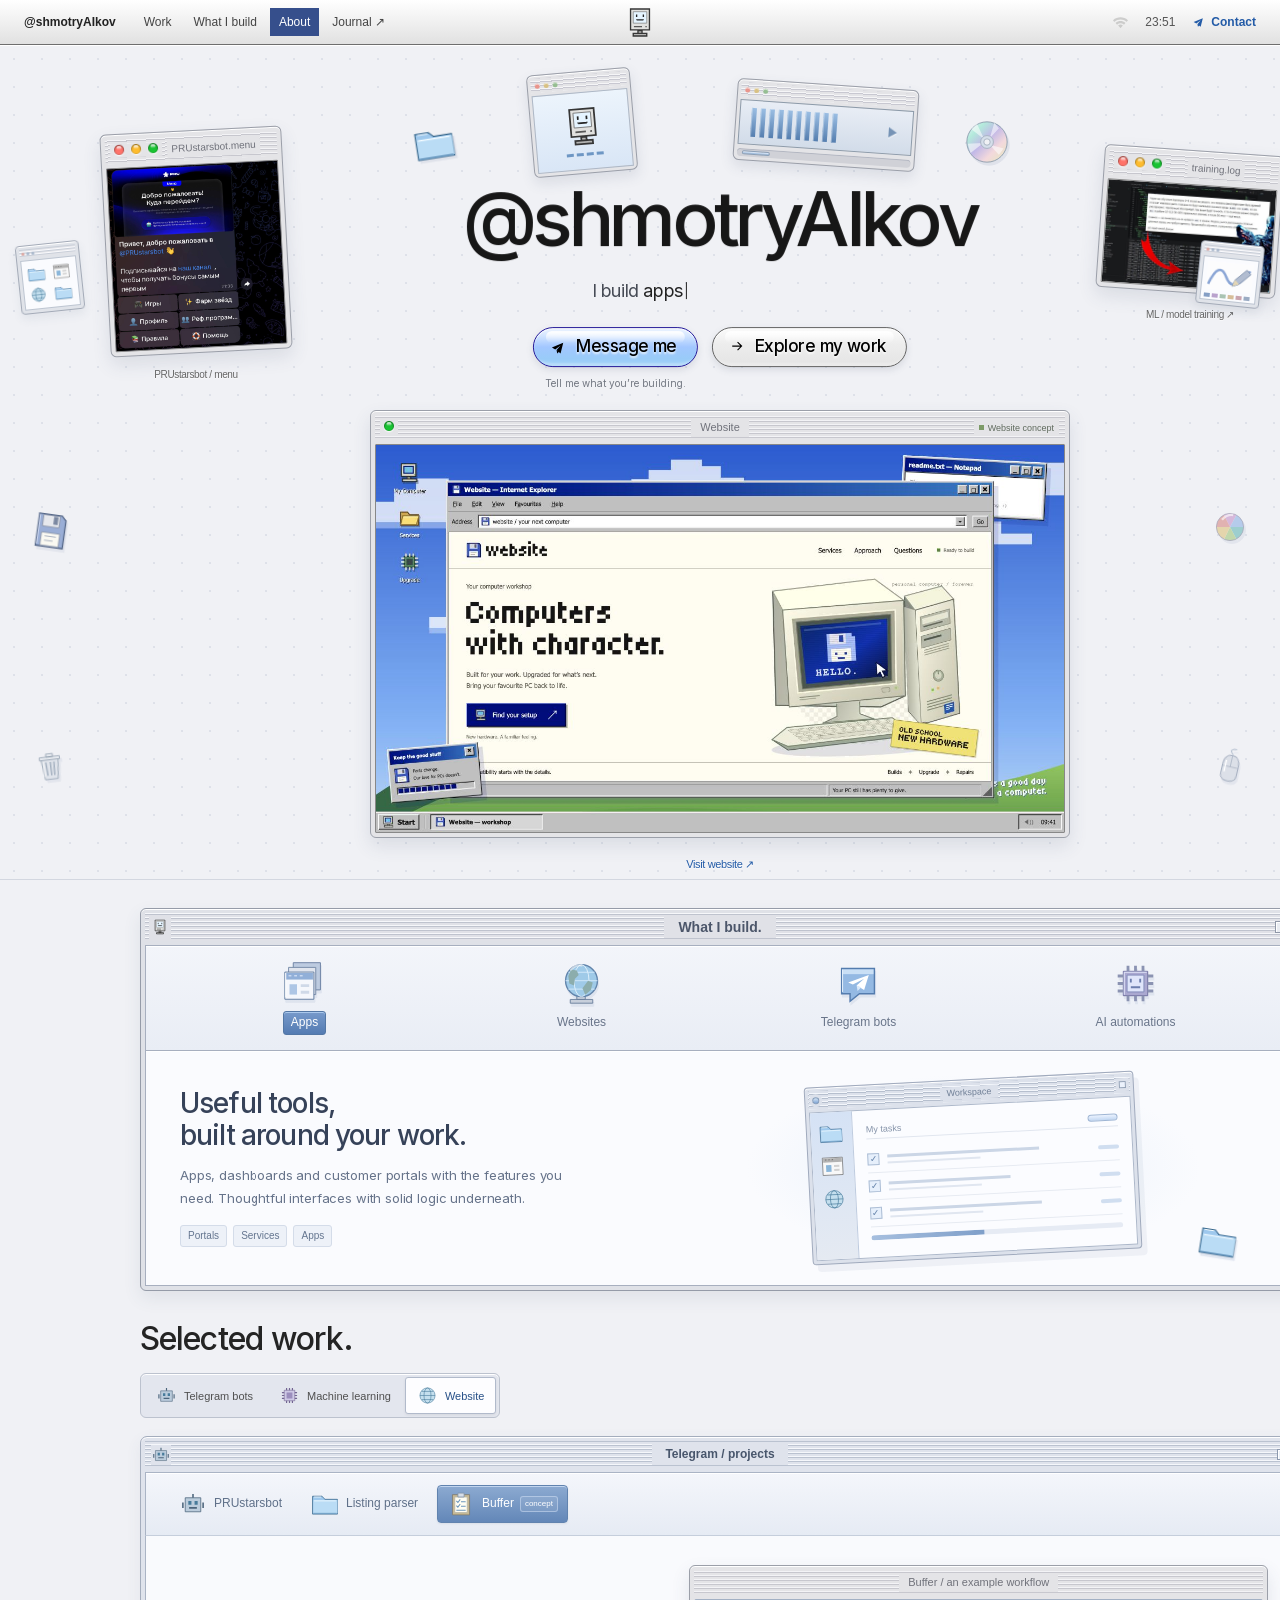
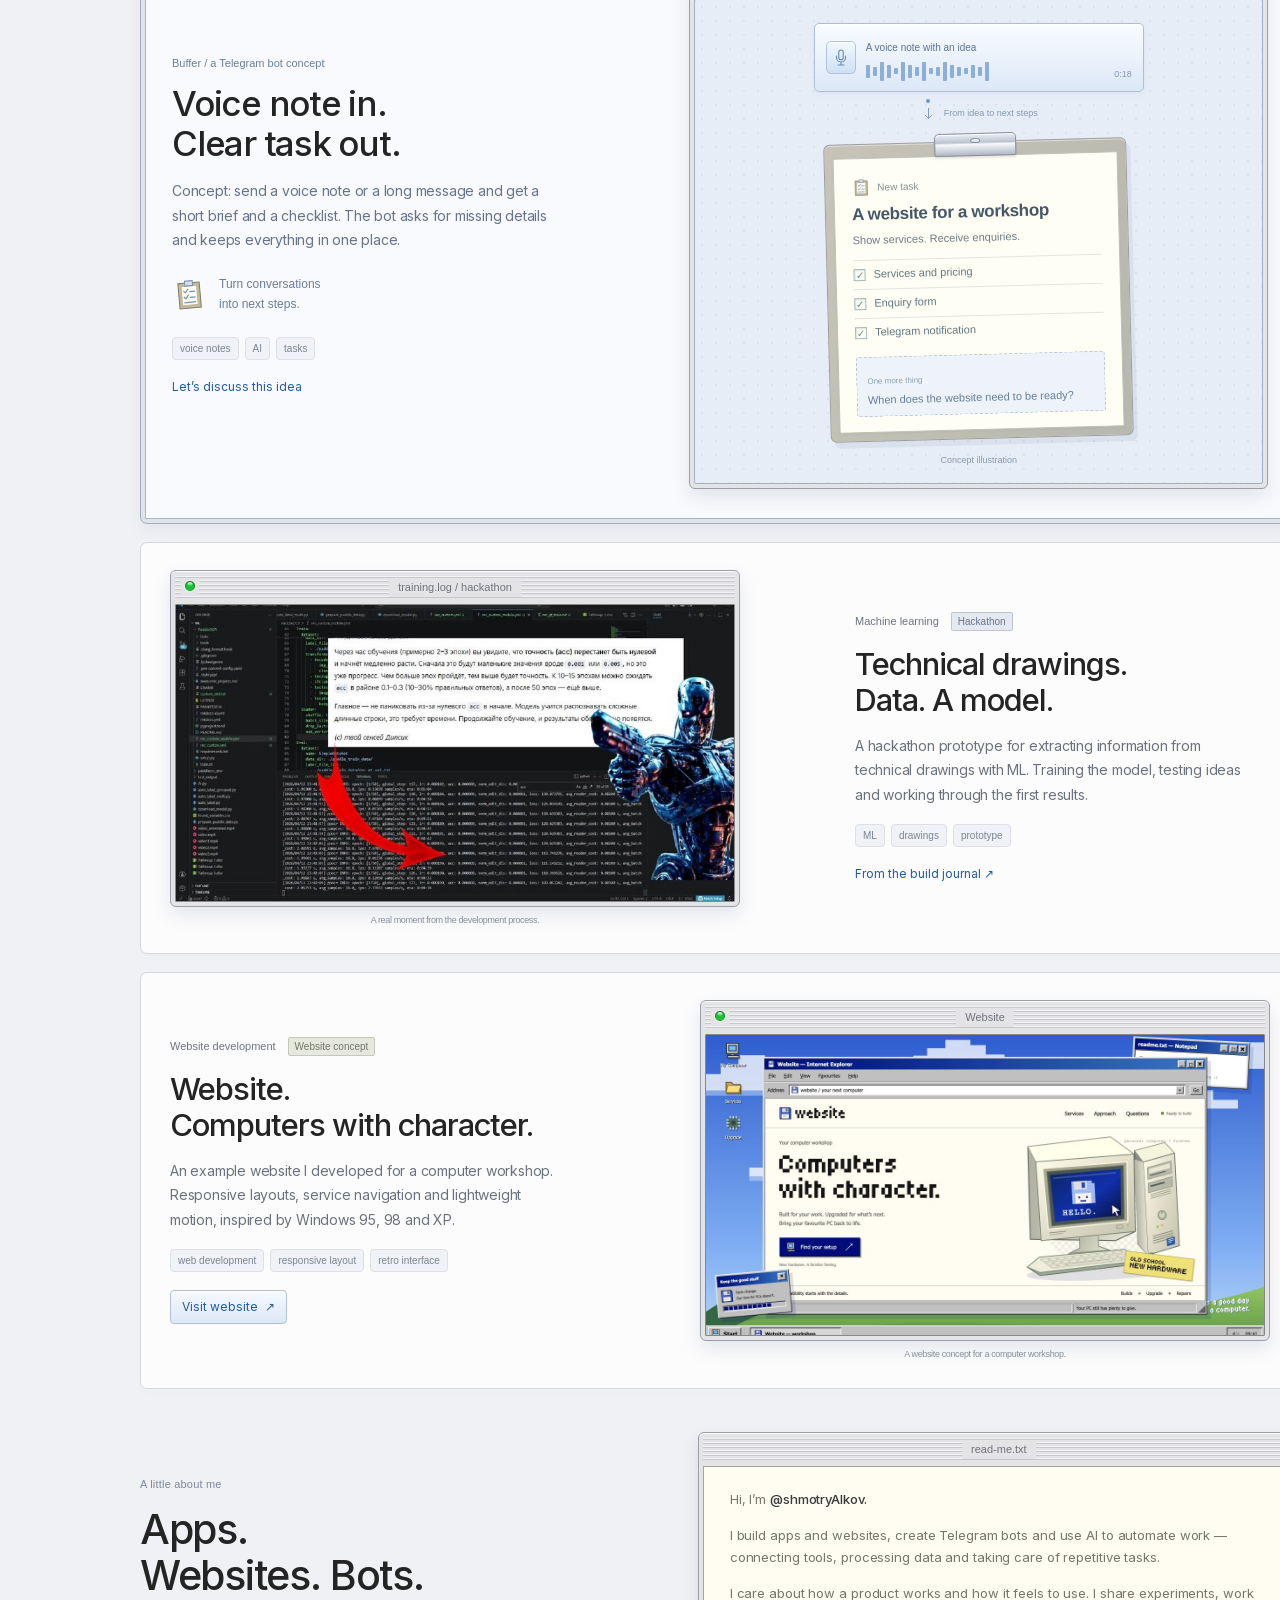
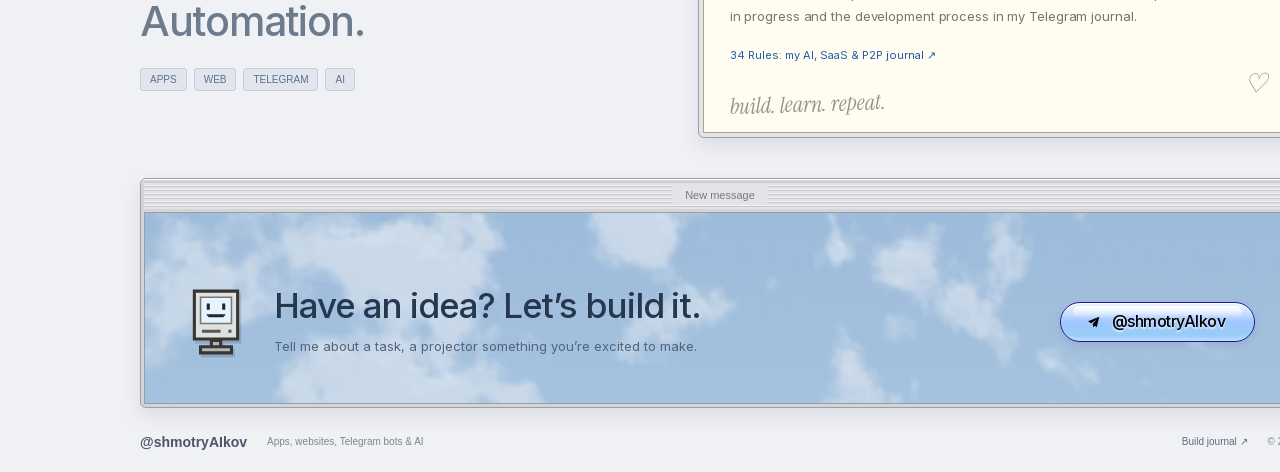
==== commit 55f2937a: "Translate retro portfolio and publish linked website example" ====
--- a/shmotryAIkov.html
+++ b/shmotryAIkov.html
@@ -1,8 +1,8 @@
 <!doctype html>
-<html lang="ru" class="inter_c15e96cb-module__0bjUvq__variable geist_mono_42eec60-module__Gb1_vG__variable instrument_serif_a12e2dce-module__PQFJYW__variable">
-<head><meta charset="utf-8"><meta name="viewport" content="width=device-width,initial-scale=1"><meta name="theme-color" content="#e7e9ee"><title>@shmotryAIkov — разработчик</title><meta name="description" content="@shmotryAIkov — разработчик приложений, сайтов, Telegram-ботов и AI-автоматизаций. Работы, рабочие кадры и контакты."><link rel="icon" href="assets/dev-mark.svg"><link rel="stylesheet" href="style.css"><link rel="stylesheet" href="portfolio.css?v=telegram-parser"><script>document.documentElement.classList.add('js-reveal');setTimeout(()=>{if(!document.documentElement.dataset.ready)document.documentElement.classList.remove('js-reveal')},3000)</script></head>
+<html lang="en" class="inter_c15e96cb-module__0bjUvq__variable geist_mono_42eec60-module__Gb1_vG__variable instrument_serif_a12e2dce-module__PQFJYW__variable">
+<head><meta charset="utf-8"><meta name="viewport" content="width=device-width,initial-scale=1"><meta name="theme-color" content="#e7e9ee"><title>@shmotryAIkov — Developer</title><meta name="description" content="@shmotryAIkov builds apps, websites, Telegram bots and AI automations. Selected work, experiments and ways to get in touch."><link rel="icon" href="assets/dev-mark.svg"><link rel="stylesheet" href="style.css"><link rel="stylesheet" href="portfolio.css?v=retro-english"><script>document.documentElement.classList.add('js-reveal');setTimeout(()=>{if(!document.documentElement.dataset.ready)document.documentElement.classList.remove('js-reveal')},3000)</script></head>
 <body>
-<svg width="0" height="0" aria-hidden="true" style="position:absolute"><defs><symbol id="telegram" viewBox="0 0 24 24"><path d="m3 11 17-7-4 16-6-5 6-7-8 6z" fill="currentColor"/><path d="m10 15 1 5 3-3" fill="currentColor"/></symbol><symbol id="arrow" viewBox="0 0 24 24"><path d="M5 12h14m-6-6 6 6-6 6" fill="none" stroke="currentColor" stroke-width="1.7"/></symbol><symbol id="code" viewBox="0 0 48 31"><path d="m15 7-8 8 8 8m18-16 8 8-8 8M28 3l-8 25" fill="none" stroke="currentColor" stroke-width="3" stroke-linecap="round" stroke-linejoin="round"/></symbol><symbol id="happy-mac" viewBox="0 0 40 44"><path d="M6 2h28v31H6z" fill="#e1e1df" stroke="#363636" stroke-width="2"/><path d="M10 6h20v17H10z" fill="#e5f4ff" stroke="#777"/><path d="M15 10v4m10-4v4m-10 4h10m-10-1v1m10-1v1" stroke="#252525" stroke-width="2"/><path d="M11 28h12m5 0h2" stroke="#575757" stroke-width="2"/><path d="M17 34h6v4h-6zM10 38h20v4H10z" fill="#b4b4b3" stroke="#363636" stroke-width="2"/></symbol><symbol id="mac-folder" viewBox="0 0 36 32"><path d="M2 6h12l4 4h16v19H2z" fill="#9ec8ed" stroke="#38688d"/><path d="M3 11h31v17H3z" fill="#badcf5"/><path d="M4 12h28M4 7h9" stroke="#f3fbff"/><path d="M3 28h30" stroke="#6899c0"/></symbol><symbol id="app-icon" viewBox="0 0 36 32"><path d="M3 3h30v26H3z" fill="#f8f8f8" stroke="#666"/><path d="M4 4h28v6H4z" fill="#b2b2b2"/><path d="M7 6h2m3 0h2m3 0h2" stroke="#555"/><path d="M8 14h8v10H8z" fill="#8ab6da"/><path d="M20 14h8v3h-8zm0 6h8v3h-8z" fill="#d1d1d1"/></symbol><symbol id="web-icon" viewBox="0 0 36 32"><circle cx="18" cy="16" r="13" fill="#c4dfee" stroke="#477b9b"/><ellipse cx="18" cy="16" rx="6" ry="13" fill="none" stroke="#477b9b"/><path d="M5 16h26M8 9h20M8 23h20" stroke="#477b9b"/></symbol><symbol id="bot-icon" viewBox="0 0 36 32"><path d="M8 8h20v18H8z" fill="#bbccdc" stroke="#4c657c"/><path d="M18 3v5M5 14v7m26-7v7" stroke="#4c657c" stroke-width="2"/><path d="M12 12h4v5h-4zm8 0h4v5h-4z" fill="#477b9b"/><path d="M13 21h10" stroke="#4c657c" stroke-width="2"/></symbol><symbol id="ai-icon" viewBox="0 0 36 32"><path d="M9 7h18v18H9z" fill="#cec8e5" stroke="#736592"/><path d="M13 11h10v10H13z" fill="#9b8ebd"/><path d="M13 3v4m5-4v4m5-4v4M13 25v4m5-4v4m5-4v4M5 11h4m-4 5h4m-4 5h4m18-10h4m-4 5h4m-4 5h4" stroke="#736592" stroke-width="2"/></symbol><symbol id="service-apps-icon" viewBox="0 0 48 48"><path d="M12 5h29v29H12z" fill="#bdcbe0" stroke="#6b81a3"/><path d="M7 10h29v29H7z" fill="#e1e5ee" stroke="#768aa8"/><path d="M3 15h31v29H3z" fill="#f5f7fc" stroke="#617b9f"/><path d="M4 16h29v7H4z" fill="#91afd8"/><path d="M7 19h3m3 0h3m3 0h3" stroke="#eaf2ff"/><path d="M8 28h8v11H8z" fill="#aec6e5"/><path d="M20 28h9v3h-9zm0 7h9v3h-9z" fill="#cfd9e8"/><path d="M4 16v26" stroke="#fff"/></symbol>
+<svg width="0" height="0" aria-hidden="true" style="position:absolute"><defs><symbol id="telegram" viewBox="0 0 24 24"><path d="m3 11 17-7-4 16-6-5 6-7-8 6z" fill="currentColor"/><path d="m10 15 1 5 3-3" fill="currentColor"/></symbol><symbol id="arrow" viewBox="0 0 24 24"><path d="M5 12h14m-6-6 6 6-6 6" fill="none" stroke="currentColor" stroke-width="1.7"/></symbol><symbol id="code" viewBox="0 0 48 31"><path d="m15 7-8 8 8 8m18-16 8 8-8 8M28 3l-8 25" fill="none" stroke="currentColor" stroke-width="3" stroke-linecap="round" stroke-linejoin="round"/></symbol><symbol id="happy-mac" viewBox="0 0 40 44"><path d="M6 2h28v31H6z" fill="#e1e1df" stroke="#363636" stroke-width="2"/><path d="M10 6h20v17H10z" fill="#e5f4ff" stroke="#777"/><path d="M15 10v4m10-4v4m-10 4h10m-10-1v1m10-1v1" stroke="#252525" stroke-width="2"/><path d="M11 28h12m5 0h2" stroke="#575757" stroke-width="2"/><path d="M17 34h6v4h-6zM10 38h20v4H10z" fill="#b4b4b3" stroke="#363636" stroke-width="2"/></symbol><symbol id="mac-folder" viewBox="0 0 36 32"><path d="M2 6h12l4 4h16v19H2z" fill="#9ec8ed" stroke="#38688d"/><path d="M3 11h31v17H3z" fill="#badcf5"/><path d="M4 12h28M4 7h9" stroke="#f3fbff"/><path d="M3 28h30" stroke="#6899c0"/></symbol><symbol id="app-icon" viewBox="0 0 36 32"><path d="M3 3h30v26H3z" fill="#f8f8f8" stroke="#666"/><path d="M4 4h28v6H4z" fill="#b2b2b2"/><path d="M7 6h2m3 0h2m3 0h2" stroke="#555"/><path d="M8 14h8v10H8z" fill="#8ab6da"/><path d="M20 14h8v3h-8zm0 6h8v3h-8z" fill="#d1d1d1"/></symbol><symbol id="web-icon" viewBox="0 0 36 32"><circle cx="18" cy="16" r="13" fill="#c4dfee" stroke="#477b9b"/><ellipse cx="18" cy="16" rx="6" ry="13" fill="none" stroke="#477b9b"/><path d="M5 16h26M8 9h20M8 23h20" stroke="#477b9b"/></symbol><symbol id="buffer-icon" viewBox="0 0 36 32"><path d="M7 4h22v26H7z" fill="#c7b994" stroke="#7c786d"/><path d="M10 7h16v20H10z" fill="#fffdf2" stroke="#b7b5a5"/><path d="M14 2h8v5h-8z" fill="#d6dee9" stroke="#7d8fa6"/><path d="m12 12 2 2 3-4m1 3h6m-12 5 2 2 3-4m1 3h6m-12 5h12" fill="none" stroke="#6b96bd" stroke-width="1.3"/></symbol><symbol id="bot-icon" viewBox="0 0 36 32"><path d="M8 8h20v18H8z" fill="#bbccdc" stroke="#4c657c"/><path d="M18 3v5M5 14v7m26-7v7" stroke="#4c657c" stroke-width="2"/><path d="M12 12h4v5h-4zm8 0h4v5h-4z" fill="#477b9b"/><path d="M13 21h10" stroke="#4c657c" stroke-width="2"/></symbol><symbol id="ai-icon" viewBox="0 0 36 32"><path d="M9 7h18v18H9z" fill="#cec8e5" stroke="#736592"/><path d="M13 11h10v10H13z" fill="#9b8ebd"/><path d="M13 3v4m5-4v4m5-4v4M13 25v4m5-4v4m5-4v4M5 11h4m-4 5h4m-4 5h4m18-10h4m-4 5h4m-4 5h4" stroke="#736592" stroke-width="2"/></symbol><symbol id="service-apps-icon" viewBox="0 0 48 48"><path d="M12 5h29v29H12z" fill="#bdcbe0" stroke="#6b81a3"/><path d="M7 10h29v29H7z" fill="#e1e5ee" stroke="#768aa8"/><path d="M3 15h31v29H3z" fill="#f5f7fc" stroke="#617b9f"/><path d="M4 16h29v7H4z" fill="#91afd8"/><path d="M7 19h3m3 0h3m3 0h3" stroke="#eaf2ff"/><path d="M8 28h8v11H8z" fill="#aec6e5"/><path d="M20 28h9v3h-9zm0 7h9v3h-9z" fill="#cfd9e8"/><path d="M4 16v26" stroke="#fff"/></symbol>
 <symbol id="service-web-icon" viewBox="0 0 48 48"><path d="M19 35h9v6h-9zM12 41h24v4H12z" fill="#c7cfdb" stroke="#6c829e"/><circle cx="24" cy="21" r="17" fill="#9fcae8" stroke="#6284ab" stroke-width="1.5"/><ellipse cx="24" cy="21" rx="8" ry="17" fill="none" stroke="#e2f2fc"/><path d="M7 21h34M10 12h28M10 30h28" stroke="#d4eafb"/><path d="m13 9 6 1 2 5-4 4-1 7-5-2-1-8zm18 12 5 2-2 8-6 5-3-7z" fill="#8cadac"/><path d="M12 10q6-7 13-5" stroke="#fff" fill="none" stroke-width="2" opacity=".6"/></symbol>
 <symbol id="service-bot-icon" viewBox="0 0 48 48"><path d="M6 8h35v27H25l-10 8v-8H6z" fill="#94b9e3" stroke="#547cae" stroke-width="1.5"/><path d="M7 9h33v5H7z" fill="#c9dff5"/><path d="m13 23 22-8-5 16-8-5 8-7-12 6z" fill="#fff"/><path d="m22 26 1 6 4-4" fill="#dbeafb"/><path d="M7 9v24" stroke="#ecf6ff"/></symbol>
 <symbol id="service-ai-icon" viewBox="0 0 48 48"><path d="M11 11h26v26H11z" fill="#aaa8d0" stroke="#6e6e9d"/><path d="M15 15h18v18H15z" fill="#dfe5fa" stroke="#8189b8"/><path d="M19 19v4m10-4v4m-10 5h10" stroke="#6c7eae" stroke-width="2"/><path d="M16 5v6m8-6v6m8-6v6M16 37v6m8-6v6m8-6v6M5 16h6m-6 8h6m-6 8h6m26-16h6m-6 8h6m-6 8h6" stroke="#8b93b2" stroke-width="3"/><path d="M12 12h24M12 12v24" stroke="#e4e9fc"/></symbol></defs></svg>
@@ -17,69 +17,90 @@
 <svg class="edge-icon edge-mouse" viewBox="0 0 40 48"><path d="M20 10q11 0 11 14v13q0 9-11 9T9 37V24q0-14 11-14z" fill="#dce0e8" stroke="#8d99ad"/><path d="M20 10v16M10 26h20" fill="none" stroke="#a5afbf"/><path d="M20 9q-8-8 4-8" fill="none" stroke="#92a2ba"/><path d="M13 18v16" stroke="#fff" stroke-width="2"/></svg>
 </div>
 <div class="stage portfolio-stage">
-<header class="menubar"><div class="menubar-row"><nav class="portfolio-nav" aria-label="Главное меню"><a href="#" class="nav-brand">@shmotryAIkov</a><a href="#projects">проекты</a><a href="#services">что делаю</a><a href="#about">обо мне</a><a href="https://t.me/chilovuyparen2" target="_blank" rel="noopener">канал ↗</a></nav><button class="logo-link dev-logo" aria-label="На главную"><svg viewBox="0 0 40 44"><use href="#happy-mac"/></svg></button><div class="portfolio-status"><span class="status-wifi" aria-hidden="true"><img src="assets/nav-wifi.svg" alt=""></span><time class="portfolio-clock">00:00</time><a href="https://t.me/shmotryAIkov" target="_blank" rel="noopener"><svg viewBox="0 0 24 24"><use href="#telegram"/></svg> написать</a><button class="portfolio-menu" aria-label="Открыть меню" aria-expanded="false"><span></span><span></span></button></div></div><nav class="portfolio-mobile-nav" aria-label="Мобильное меню" hidden><a href="#projects">Проекты</a><a href="#services">Что разрабатываю</a><a href="#about">Обо мне</a><a href="https://t.me/chilovuyparen2" target="_blank" rel="noopener">Telegram-канал ↗</a></nav></header>
+<header class="menubar"><div class="menubar-row"><nav class="portfolio-nav" aria-label="Main navigation"><a href="#" class="nav-brand">@shmotryAIkov</a><a href="#projects">Work</a><a href="#services">What I build</a><a href="#about">About</a><a href="https://t.me/chilovuyparen2" target="_blank" rel="noopener">Journal ↗</a></nav><button class="logo-link dev-logo" aria-label="Back to top"><svg viewBox="0 0 40 44"><use href="#happy-mac"/></svg></button><div class="portfolio-status"><span class="status-wifi" aria-hidden="true"><img src="assets/nav-wifi.svg" alt=""></span><time class="portfolio-clock">00:00</time><a href="https://t.me/shmotryAIkov" target="_blank" rel="noopener"><svg viewBox="0 0 24 24"><use href="#telegram"/></svg> Contact</a><button class="portfolio-menu" aria-label="Open menu" aria-expanded="false"><span></span><span></span></button></div></div><nav class="portfolio-mobile-nav" aria-label="Mobile navigation" hidden><a href="#projects">Work</a><a href="#services">What I build</a><a href="#about">About</a><a href="https://t.me/chilovuyparen2" target="_blank" rel="noopener">Telegram journal ↗</a></nav></header>
 <main>
 <section class="hero portfolio-hero" aria-labelledby="hero-title"><div class="abs ambient-decor ambient-mac" aria-hidden="true"><div class="win"><div class="ambient-title"><i></i><i></i><i></i></div><div class="ambient-mac-screen"><svg viewBox="0 0 40 44"><use href="#happy-mac"/></svg><span class="ambient-boot"><i></i><i></i><i></i><i></i></span></div></div></div>
 <div class="abs ambient-decor ambient-player" aria-hidden="true"><div class="win"><div class="ambient-title"><i></i><i></i><i></i></div><div class="ambient-player-screen"><div class="ambient-equalizer"><i></i><i></i><i></i><i></i><i></i><i></i><i></i><i></i><i></i><i></i></div><svg class="ambient-play" viewBox="0 0 24 24"><path d="m8 5 11 7-11 7z" fill="currentColor"/></svg></div><div class="ambient-player-track"><i></i></div></div></div>
 <div class="abs ambient-decor ambient-folder" aria-hidden="true"><svg viewBox="0 0 36 32"><use href="#mac-folder"/></svg></div>
 <div class="abs ambient-decor ambient-disc" aria-hidden="true"><svg viewBox="0 0 48 48"><defs><linearGradient id="disc-rainbow" x1="0" y1="0" x2="1" y2="1"><stop stop-color="#eef4ff"/><stop offset=".23" stop-color="#b3eadb"/><stop offset=".46" stop-color="#c1b8e7"/><stop offset=".7" stop-color="#f3d9dc"/><stop offset="1" stop-color="#e2e9bc"/></linearGradient></defs><circle cx="24" cy="24" r="22" fill="url(#disc-rainbow)" stroke="#8e9eae"/><path d="m7 10 14 11-8-17m24 34-10-11 15 4M3 26l17-1L6 36m21-16 5-17 5 6z" fill="#fff" opacity=".55"/><circle cx="24" cy="24" r="7" fill="#d5deea" stroke="#a6b2c0"/><circle cx="24" cy="24" r="3.5" fill="#f0f1f5" stroke="#a6b2c0"/></svg></div>
-<div class="abs photo-window win-wrap portfolio-float float-ml" style="left:105px;top:85px" data-drag><div class="win"><div class="bar"><div class="dots"><button data-close aria-label="Закрыть окно PRUstarsbot / меню"><img src="assets/win-close.png" alt=""></button><button data-minimize aria-label="Свернуть окно PRUstarsbot / меню"><img src="assets/win-min.png" alt=""></button><button data-photo="assets/pru-menu.jpg" data-title="PRUstarsbot / меню" aria-label="Увеличить: PRUstarsbot / меню"><img src="assets/win-zoom.png" alt=""></button></div><span>PRUstarsbot.menu</span></div><button class="screen photo-trigger" data-photo="assets/pru-menu.jpg" data-title="PRUstarsbot / меню" aria-label="Открыть фото: PRUstarsbot / меню"><img src="assets/pru-menu.jpg" alt="PRUstarsbot / меню"></button></div><span class="win-caption">PRUstarsbot / меню</span></div><div class="abs photo-window win-wrap portfolio-float float-mcp" style="left:1100px;top:105px" data-drag><div class="win"><div class="bar"><div class="dots"><button data-close aria-label="Закрыть окно ML / обучение модели"><img src="assets/win-close.png" alt=""></button><button data-minimize aria-label="Свернуть окно ML / обучение модели"><img src="assets/win-min.png" alt=""></button><button data-photo="assets/work-494.jpg" data-title="ML / обучение модели" data-source="https://t.me/chilovuyparen2/494" aria-label="Увеличить: ML / обучение модели"><img src="assets/win-zoom.png" alt=""></button></div><span>training.log</span></div><button class="screen photo-trigger" data-photo="assets/work-494.jpg" data-title="ML / обучение модели" data-source="https://t.me/chilovuyparen2/494" aria-label="Открыть фото: ML / обучение модели"><img src="assets/work-494.jpg" alt="ML / обучение модели"></button></div><a class="win-caption" href="https://t.me/chilovuyparen2/494" target="_blank" rel="noopener">ML / обучение модели ↗</a></div>
+<div class="abs photo-window win-wrap portfolio-float float-ml" style="left:105px;top:85px" data-drag><div class="win"><div class="bar"><div class="dots"><button data-close aria-label="Close window: PRUstarsbot / menu"><img src="assets/win-close.png" alt=""></button><button data-minimize aria-label="Minimize window: PRUstarsbot / menu"><img src="assets/win-min.png" alt=""></button><button data-photo="assets/pru-menu.jpg" data-title="PRUstarsbot / menu" aria-label="Enlarge: PRUstarsbot / menu"><img src="assets/win-zoom.png" alt=""></button></div><span>PRUstarsbot.menu</span></div><button class="screen photo-trigger" data-photo="assets/pru-menu.jpg" data-title="PRUstarsbot / menu" aria-label="Open photo: PRUstarsbot / menu"><img src="assets/pru-menu.jpg" alt="PRUstarsbot / menu"></button></div><span class="win-caption">PRUstarsbot / menu</span></div><div class="abs photo-window win-wrap portfolio-float float-mcp" style="left:1100px;top:105px" data-drag><div class="win"><div class="bar"><div class="dots"><button data-close aria-label="Close window: ML / model training"><img src="assets/win-close.png" alt=""></button><button data-minimize aria-label="Minimize window: ML / model training"><img src="assets/win-min.png" alt=""></button><button data-photo="assets/work-494.jpg" data-title="ML / model training" data-source="https://t.me/chilovuyparen2/494" aria-label="Enlarge: ML / model training"><img src="assets/win-zoom.png" alt=""></button></div><span>training.log</span></div><button class="screen photo-trigger" data-photo="assets/work-494.jpg" data-title="ML / model training" data-source="https://t.me/chilovuyparen2/494" aria-label="Open photo: ML / model training"><img src="assets/work-494.jpg" alt="ML / model training"></button></div><a class="win-caption" href="https://t.me/chilovuyparen2/494" target="_blank" rel="noopener">ML / model training ↗</a></div>
 
 
 
 
-  <div class="abs headline-wrap no-fade portfolio-headline" id="hero-center" style="left:50%;top:240px;transform:translate(-50%,-50%)"><div class="head-group"><h1 class="headline" id="hero-title">@shmotryAIkov</h1><p class="subtitle">разработчик. <span class="typing-role" aria-hidden="true">приложения</span><span class="sr-only">Приложения, сайты, Telegram-боты и AI-автоматизация.</span></p></div><div class="btns"><div class="btn-col"><a class="btn mac" href="https://t.me/shmotryAIkov" target="_blank" rel="noopener"><div class="gloss no-drag"></div><svg class="ico" viewBox="0 0 24 24"><use href="#telegram"/></svg><span>написать в Telegram</span></a><p class="portfolio-button-note">есть идея? давай обсудим.</p></div><a class="btn os-win" href="#projects"><div class="gloss no-drag"></div><svg class="ico" viewBox="0 0 24 24"><use href="#arrow"/></svg><span>мои проекты</span></a></div></div>
-  <div class="abs win-wrap no-fade project-feature showcase-feature" id="big-video" style="left:370px;top:365px;width:700px"><div class="win"><div class="bar workbench-bar"><div class="dots"><button data-photo="assets/disketa-preview.jpg" data-title="Дискета — сайт компьютерной мастерской" aria-label="Увеличить: Дискета — сайт компьютерной мастерской"><img src="assets/win-zoom.png" alt=""></button></div><span>Дискета / website</span><span class="project-status"><i></i>пример сайта</span></div><button class="showcase-screen photo-trigger" data-photo="assets/disketa-preview.jpg" data-title="Дискета — сайт компьютерной мастерской" aria-label="Увеличить превью сайта Дискета"><img src="assets/disketa-preview.jpg" width="1280" height="720" alt="Сайт компьютерной мастерской Дискета: окна Windows и бежевый CRT-компьютер"></button></div><span class="win-caption">новое железо, знакомый интерфейс</span></div>
+  <div class="abs headline-wrap no-fade portfolio-headline" id="hero-center" style="left:50%;top:240px;transform:translate(-50%,-50%)"><div class="head-group"><h1 class="headline" id="hero-title">@shmotryAIkov</h1><p class="subtitle">I build <span class="typing-role" aria-hidden="true">apps</span><span class="sr-only">Apps, websites, Telegram bots and AI automations.</span></p></div><div class="btns"><div class="btn-col"><a class="btn mac" href="https://t.me/shmotryAIkov" target="_blank" rel="noopener"><div class="gloss no-drag"></div><svg class="ico" viewBox="0 0 24 24"><use href="#telegram"/></svg><span>Message me</span></a><p class="portfolio-button-note">Tell me what you’re building.</p></div><a class="btn os-win" href="#projects"><div class="gloss no-drag"></div><svg class="ico" viewBox="0 0 24 24"><use href="#arrow"/></svg><span>Explore my work</span></a></div></div>
+  <div class="abs win-wrap no-fade project-feature showcase-feature" id="big-video" style="left:370px;top:365px;width:700px"><div class="win"><div class="bar workbench-bar"><div class="dots"><button data-photo="assets/website-preview.jpg" data-title="Computer workshop website" aria-label="Enlarge: Computer workshop website"><img src="assets/win-zoom.png" alt=""></button></div><span>Website</span><span class="project-status"><i></i>Website concept</span></div><a class="showcase-screen project-website-preview" href="projects/website.html" target="_blank" rel="noopener" aria-label="Visit the computer workshop website"><img src="assets/website-preview.jpg" width="1280" height="720" alt="Computer workshop website: Windows-style panels and a beige CRT computer"></a></div><a class="win-caption project-website-link" href="projects/website.html" target="_blank" rel="noopener">Visit website ↗</a></div>
 
 
 
 </section>
 <section class="services-section" id="services" aria-labelledby="services-title"><div class="portfolio-section"><div class="service-console reveal-group">
-<div class="console-title"><svg viewBox="0 0 40 44" aria-hidden="true"><use href="#happy-mac"/></svg><h2 id="services-title">Что я разрабатываю</h2><span aria-hidden="true"></span></div>
-<div class="service-tabs" role="tablist" aria-label="Направления разработки">
-<button id="service-tab-apps" role="tab" aria-selected="true" aria-controls="service-apps" tabindex="0" data-service="apps"><svg viewBox="0 0 48 48" aria-hidden="true"><use href="#service-apps-icon"/></svg><span>Приложения</span></button>
-<button id="service-tab-web" role="tab" aria-selected="false" aria-controls="service-web" tabindex="-1" data-service="web"><svg viewBox="0 0 48 48" aria-hidden="true"><use href="#service-web-icon"/></svg><span>Сайты</span></button>
-<button id="service-tab-bots" role="tab" aria-selected="false" aria-controls="service-bots" tabindex="-1" data-service="bots"><svg viewBox="0 0 48 48" aria-hidden="true"><use href="#service-bot-icon"/></svg><span>Telegram-боты</span></button>
-<button id="service-tab-ai" role="tab" aria-selected="false" aria-controls="service-ai" tabindex="-1" data-service="ai"><svg viewBox="0 0 48 48" aria-hidden="true"><use href="#service-ai-icon"/></svg><span>AI-автоматизация</span></button>
+<div class="console-title"><svg viewBox="0 0 40 44" aria-hidden="true"><use href="#happy-mac"/></svg><h2 id="services-title">What I build.</h2><span aria-hidden="true"></span></div>
+<div class="service-tabs" role="tablist" aria-label="Development services">
+<button id="service-tab-apps" role="tab" aria-selected="true" aria-controls="service-apps" tabindex="0" data-service="apps"><svg viewBox="0 0 48 48" aria-hidden="true"><use href="#service-apps-icon"/></svg><span>Apps</span></button>
+<button id="service-tab-web" role="tab" aria-selected="false" aria-controls="service-web" tabindex="-1" data-service="web"><svg viewBox="0 0 48 48" aria-hidden="true"><use href="#service-web-icon"/></svg><span>Websites</span></button>
+<button id="service-tab-bots" role="tab" aria-selected="false" aria-controls="service-bots" tabindex="-1" data-service="bots"><svg viewBox="0 0 48 48" aria-hidden="true"><use href="#service-bot-icon"/></svg><span>Telegram bots</span></button>
+<button id="service-tab-ai" role="tab" aria-selected="false" aria-controls="service-ai" tabindex="-1" data-service="ai"><svg viewBox="0 0 48 48" aria-hidden="true"><use href="#service-ai-icon"/></svg><span>AI automations</span></button>
 </div>
 <div class="service-panels">
-<div class="service-panel" id="service-apps" role="tabpanel" aria-labelledby="service-tab-apps" tabindex="0"><div class="service-description"><h3>Рабочие инструменты<br> под ваши задачи.</h3><p>Личные кабинеты, рабочие панели и приложения с нужными функциями. Удобный интерфейс и продуманная логика внутри.</p><div class="service-examples"><span>Кабинеты</span><span>Сервисы</span><span>Приложения</span></div></div><div class="service-art service-art-apps" aria-hidden="true"><div class="service-mini-window app-mini"><div class="service-mini-title"><i></i><span>Рабочая панель</span><b></b></div><div class="app-mini-body"><aside><svg viewBox="0 0 36 32"><use href="#mac-folder"/></svg><svg viewBox="0 0 36 32"><use href="#app-icon"/></svg><svg viewBox="0 0 36 32"><use href="#web-icon"/></svg></aside><div class="app-mini-content"><div class="app-mini-toolbar"><span>Мои задачи</span><i></i></div><div class="app-mini-row"><b>✓</b><span><i></i><i></i></span><em></em></div><div class="app-mini-row"><b>✓</b><span><i></i><i></i></span><em></em></div><div class="app-mini-row"><b>✓</b><span><i></i><i></i></span><em></em></div><div class="app-mini-progress"><i></i></div></div></div></div><svg class="service-floating-icon" viewBox="0 0 36 32"><use href="#mac-folder"/></svg></div></div>
-<div class="service-panel" id="service-web" role="tabpanel" aria-labelledby="service-tab-web" tabindex="0" hidden><div class="service-description"><h3>От визитки<br> до рабочего сервиса.</h3><p>Разрабатываю сайты, лендинги и веб-сервисы. Понятная навигация, адаптация под телефон и внимание к деталям.</p><div class="service-examples"><span>Сайты</span><span>Лендинги</span><span>Веб-сервисы</span></div></div><div class="service-art service-art-web" aria-hidden="true"><div class="service-mini-window web-mini"><div class="service-mini-title"><i></i><span>website.html</span><b></b></div><div class="web-mini-address"><span>www.</span><i></i></div><div class="web-mini-page"><div class="web-mini-nav"><b>web.</b><span></span><span></span><span></span></div><div class="web-mini-hero"><div><strong>hello,<br> web.</strong><span></span><i></i></div><svg viewBox="0 0 40 44"><use href="#happy-mac"/></svg></div><div class="web-mini-footer"><i></i><i></i><i></i></div></div><img class="service-preview-cursor" src="assets/mac-pointer.svg" alt=""></div></div></div>
-<div class="service-panel" id="service-bots" role="tabpanel" aria-labelledby="service-tab-bots" tabindex="0" hidden><div class="service-description"><h3>Всё нужное —<br> прямо в Telegram.</h3><p>Боты для заявок, уведомлений и автоматической публикации данных. Помогают общаться с клиентами и связывают ваши сервисы.</p><div class="service-examples"><span>Заявки</span><span>Уведомления</span><span>Интеграции</span></div></div><div class="service-art service-art-bots" aria-hidden="true"><div class="service-mini-window bot-mini"><div class="service-mini-title"><i></i><span>Telegram</span><b></b></div><div class="bot-mini-chat"><div class="bot-mini-message incoming"><svg viewBox="0 0 24 24"><use href="#telegram"/></svg><span>Новая заявка</span></div><div class="bot-mini-message outgoing"><span>Принято.<br> Передал в работу.</span><b>✓✓</b></div><div class="bot-mini-typing"><i></i><i></i><i></i></div></div><div class="bot-mini-input"><span></span><svg viewBox="0 0 24 24"><use href="#telegram"/></svg></div></div><svg class="service-floating-icon bot-floating" viewBox="0 0 48 48"><use href="#service-bot-icon"/></svg></div></div>
-<div class="service-panel" id="service-ai" role="tabpanel" aria-labelledby="service-tab-ai" tabindex="0" hidden><div class="service-description"><h3>Документы и данные —<br> без ручной рутины.</h3><p>Связываю инструменты, обрабатываю документы и автоматизирую повторяющиеся действия с помощью AI.</p><div class="service-examples"><span>Документы</span><span>Данные</span><span>Автоматизация</span></div></div><div class="service-art service-art-ai" aria-hidden="true"><div class="service-mini-window ai-mini"><div class="service-mini-title"><i></i><span>Автоматизация</span><b></b></div><div class="ai-mini-flow"><div class="ai-flow-node"><svg viewBox="0 0 40 44"><path d="M8 3h18l7 7v30H8z" fill="#fffefa" stroke="#879ab5"/><path d="M26 3v8h7" fill="#dce6f3" stroke="#879ab5"/><path d="M13 17h15m-15 5h15m-15 5h10m-10 5h13" stroke="#abc0d9" stroke-width="2"/></svg><span>Файл</span></div><i class="ai-flow-line"></i><div class="ai-flow-node ai-processing"><svg viewBox="0 0 48 48"><use href="#service-ai-icon"/></svg><span>AI</span></div><i class="ai-flow-line"></i><div class="ai-flow-node"><svg viewBox="0 0 36 32"><use href="#mac-folder"/></svg><span>Готово</span><b>✓</b></div></div><div class="ai-mini-status"><span></span><i></i><i></i><i></i></div></div></div></div>
-</div></div></div></section><section class="portfolio-section projects-section" id="projects"><div class="section-intro reveal-group"><span class="section-label will-reveal">Работы</span><h2 class="will-reveal">Избранные работы.</h2></div><nav class="project-shortcuts" aria-label="Перейти к работе"><a href="#telegram-work"><svg viewBox="0 0 36 32"><use href="#bot-icon"/></svg>Telegram-боты</a><a href="#ml-work"><svg viewBox="0 0 36 32"><use href="#ai-icon"/></svg>Машинное обучение</a><a href="#website-work"><svg viewBox="0 0 36 32"><use href="#web-icon"/></svg>Дискета</a></nav><article class="case-row work-row bot-work telegram-case reveal-group" id="telegram-work">
-<div class="telegram-case-title"><svg viewBox="0 0 36 32" aria-hidden="true"><use href="#bot-icon"/></svg><span>Telegram / проекты</span><i aria-hidden="true"></i></div>
-<div class="telegram-project-tabs" role="tablist" aria-label="Проекты Telegram-ботов">
+<div class="service-panel" id="service-apps" role="tabpanel" aria-labelledby="service-tab-apps" tabindex="0"><div class="service-description"><h3>Useful tools,<br> built around your work.</h3><p>Apps, dashboards and customer portals with the features you need. Thoughtful interfaces with solid logic underneath.</p><div class="service-examples"><span>Portals</span><span>Services</span><span>Apps</span></div></div><div class="service-art service-art-apps" aria-hidden="true"><div class="service-mini-window app-mini"><div class="service-mini-title"><i></i><span>Workspace</span><b></b></div><div class="app-mini-body"><aside><svg viewBox="0 0 36 32"><use href="#mac-folder"/></svg><svg viewBox="0 0 36 32"><use href="#app-icon"/></svg><svg viewBox="0 0 36 32"><use href="#web-icon"/></svg></aside><div class="app-mini-content"><div class="app-mini-toolbar"><span>My tasks</span><i></i></div><div class="app-mini-row"><b>✓</b><span><i></i><i></i></span><em></em></div><div class="app-mini-row"><b>✓</b><span><i></i><i></i></span><em></em></div><div class="app-mini-row"><b>✓</b><span><i></i><i></i></span><em></em></div><div class="app-mini-progress"><i></i></div></div></div></div><svg class="service-floating-icon" viewBox="0 0 36 32"><use href="#mac-folder"/></svg></div></div>
+<div class="service-panel" id="service-web" role="tabpanel" aria-labelledby="service-tab-web" tabindex="0" hidden><div class="service-description"><h3>From a personal site<br> to a working service.</h3><p>I build websites, landing pages and web services. Clear navigation, responsive layouts and care in the details.</p><div class="service-examples"><span>Websites</span><span>Landing pages</span><span>Web services</span></div></div><div class="service-art service-art-web" aria-hidden="true"><div class="service-mini-window web-mini"><div class="service-mini-title"><i></i><span>website.html</span><b></b></div><div class="web-mini-address"><span>www.</span><i></i></div><div class="web-mini-page"><div class="web-mini-nav"><b>web.</b><span></span><span></span><span></span></div><div class="web-mini-hero"><div><strong>hello,<br> web.</strong><span></span><i></i></div><svg viewBox="0 0 40 44"><use href="#happy-mac"/></svg></div><div class="web-mini-footer"><i></i><i></i><i></i></div></div><img class="service-preview-cursor" src="assets/mac-pointer.svg" alt=""></div></div></div>
+<div class="service-panel" id="service-bots" role="tabpanel" aria-labelledby="service-tab-bots" tabindex="0" hidden><div class="service-description"><h3>Your tools,<br> right in Telegram.</h3><p>Bots for enquiries, notifications and automated publishing. Connect your services and keep customer conversations moving.</p><div class="service-examples"><span>Enquiries</span><span>Notifications</span><span>Integrations</span></div></div><div class="service-art service-art-bots" aria-hidden="true"><div class="service-mini-window bot-mini"><div class="service-mini-title"><i></i><span>Telegram</span><b></b></div><div class="bot-mini-chat"><div class="bot-mini-message incoming"><svg viewBox="0 0 24 24"><use href="#telegram"/></svg><span>New enquiry</span></div><div class="bot-mini-message outgoing"><span>Got it.<br> Added to the queue.</span><b>✓✓</b></div><div class="bot-mini-typing"><i></i><i></i><i></i></div></div><div class="bot-mini-input"><span></span><svg viewBox="0 0 24 24"><use href="#telegram"/></svg></div></div><svg class="service-floating-icon bot-floating" viewBox="0 0 48 48"><use href="#service-bot-icon"/></svg></div></div>
+<div class="service-panel" id="service-ai" role="tabpanel" aria-labelledby="service-tab-ai" tabindex="0" hidden><div class="service-description"><h3>Documents and data,<br> with less busywork.</h3><p>I connect tools, process documents and use AI to automate repetitive work.</p><div class="service-examples"><span>Documents</span><span>Data</span><span>Automation</span></div></div><div class="service-art service-art-ai" aria-hidden="true"><div class="service-mini-window ai-mini"><div class="service-mini-title"><i></i><span>Automation</span><b></b></div><div class="ai-mini-flow"><div class="ai-flow-node"><svg viewBox="0 0 40 44"><path d="M8 3h18l7 7v30H8z" fill="#fffefa" stroke="#879ab5"/><path d="M26 3v8h7" fill="#dce6f3" stroke="#879ab5"/><path d="M13 17h15m-15 5h15m-15 5h10m-10 5h13" stroke="#abc0d9" stroke-width="2"/></svg><span>File</span></div><i class="ai-flow-line"></i><div class="ai-flow-node ai-processing"><svg viewBox="0 0 48 48"><use href="#service-ai-icon"/></svg><span>AI</span></div><i class="ai-flow-line"></i><div class="ai-flow-node"><svg viewBox="0 0 36 32"><use href="#mac-folder"/></svg><span>Done</span><b>✓</b></div></div><div class="ai-mini-status"><span></span><i></i><i></i><i></i></div></div></div></div>
+</div></div></div></section><section class="portfolio-section projects-section" id="projects"><div class="section-intro reveal-group"><span class="section-label will-reveal">Work</span><h2 class="will-reveal">Selected work.</h2></div><nav class="project-shortcuts" aria-label="Jump to a project"><a href="#telegram-work"><svg viewBox="0 0 36 32"><use href="#bot-icon"/></svg>Telegram bots</a><a href="#ml-work"><svg viewBox="0 0 36 32"><use href="#ai-icon"/></svg>Machine learning</a><a href="#website-work"><svg viewBox="0 0 36 32"><use href="#web-icon"/></svg>Website</a></nav><article class="case-row work-row bot-work telegram-case reveal-group" id="telegram-work">
+<div class="telegram-case-title"><svg viewBox="0 0 36 32" aria-hidden="true"><use href="#bot-icon"/></svg><span>Telegram / projects</span><i aria-hidden="true"></i></div>
+<div class="telegram-project-tabs" role="tablist" aria-label="Telegram projects">
 <button id="tg-tab-pru" role="tab" aria-selected="false" aria-controls="tg-project-pru" tabindex="-1" data-telegram-tab><svg viewBox="0 0 36 32" aria-hidden="true"><use href="#bot-icon"/></svg><span>PRUstarsbot</span></button>
-<button id="tg-tab-parser" role="tab" aria-selected="true" aria-controls="tg-project-parser" tabindex="0" data-telegram-tab><svg viewBox="0 0 36 32" aria-hidden="true"><use href="#mac-folder"/></svg><span>Парсер объявлений</span></button>
+<button id="tg-tab-parser" role="tab" aria-selected="false" aria-controls="tg-project-parser" tabindex="-1" data-telegram-tab><svg viewBox="0 0 36 32" aria-hidden="true"><use href="#mac-folder"/></svg><span>Listing parser</span></button>
+<button id="tg-tab-buffer" role="tab" aria-label="Buffer — concept" aria-selected="true" aria-controls="tg-project-buffer" tabindex="0" data-telegram-tab><svg viewBox="0 0 36 32" aria-hidden="true"><use href="#buffer-icon"/></svg><span>Buffer <small class="telegram-concept-badge">concept</small></span></button>
 </div>
-<div class="telegram-project-panel" id="tg-project-pru" role="tabpanel" aria-labelledby="tg-tab-pru" tabindex="0" hidden><div class="case-copy will-reveal"><div class="case-meta"><span>Telegram-бот</span></div><h3>PRUstarsbot.<br>Интерфейс внутри Telegram.</h3><p>Главное меню, профиль, реферальная программа и экран пополнения баланса. На скриншотах — интерфейс бота и выбор способов оплаты: TON, Telegram Stars, CryptoBot и рубли.</p><div class="case-tags"><span>Telegram</span><span>Stars</span><span>интерфейс бота</span></div><a class="case-source" href="https://t.me/PRUstarsbot" target="_blank" rel="noopener">@PRUstarsbot ↗</a></div><div class="case-visual will-reveal"><div class="win telegram-work-window"><div class="bar"><span>PRUstarsbot / menu & payments</span></div><div class="telegram-photo-pair"><button class="bot-shot bot-shot-menu" data-photo="assets/pru-menu.jpg" data-title="PRUstarsbot — главное меню" data-source="https://t.me/PRUstarsbot" data-source-label="открыть PRUstarsbot ↗" aria-label="Увеличить главное меню PRUstarsbot"><img src="assets/pru-menu.jpg" width="1191" height="1280" loading="lazy" decoding="async" alt="Реальный скриншот главного меню PRUstarsbot: игры, профиль, реферальная программа и помощь"></button><button class="bot-shot bot-shot-payments" data-photo="assets/pru-payments.jpg" data-title="PRUstarsbot — пополнение баланса" data-source="https://t.me/PRUstarsbot" data-source-label="открыть PRUstarsbot ↗" aria-label="Увеличить экран пополнения PRUstarsbot"><img src="assets/pru-payments.jpg" width="832" height="1280" loading="lazy" decoding="async" alt="Реальный скриншот экрана выбора способа оплаты PRUstarsbot"></button></div></div><span class="win-caption">главное меню и пополнение баланса · нажмите, чтобы увеличить</span></div></div>
-<div class="telegram-project-panel" id="tg-project-parser" role="tabpanel" aria-labelledby="tg-tab-parser" tabindex="0">
+<div class="telegram-project-panel" id="tg-project-pru" role="tabpanel" aria-labelledby="tg-tab-pru" tabindex="0" hidden><div class="case-copy will-reveal"><div class="case-meta"><span>Telegram bot</span></div><h3>PRUstarsbot.<br>Built for Telegram.</h3><p>Menus, profiles, a referral flow and balance top-ups. The screenshots show payments with TON, Telegram Stars, CryptoBot and rubles.</p><div class="case-tags"><span>Telegram</span><span>Stars</span><span>bot interface</span></div><a class="case-source" href="https://t.me/PRUstarsbot" target="_blank" rel="noopener">@PRUstarsbot ↗</a></div><div class="case-visual will-reveal"><div class="win telegram-work-window"><div class="bar"><span>PRUstarsbot / menu & payments</span></div><div class="telegram-photo-pair"><button class="bot-shot bot-shot-menu" data-photo="assets/pru-menu.jpg" data-title="PRUstarsbot — main menu" data-source="https://t.me/PRUstarsbot" data-source-label="Open PRUstarsbot ↗" aria-label="Enlarge the PRUstarsbot main menu"><img src="assets/pru-menu.jpg" width="1191" height="1280" loading="lazy" decoding="async" alt="Original PRUstarsbot screenshot: games, profile, referrals and help"></button><button class="bot-shot bot-shot-payments" data-photo="assets/pru-payments.jpg" data-title="PRUstarsbot — balance top-up" data-source="https://t.me/PRUstarsbot" data-source-label="Open PRUstarsbot ↗" aria-label="Enlarge the PRUstarsbot payment screen"><img src="assets/pru-payments.jpg" width="832" height="1280" loading="lazy" decoding="async" alt="Original PRUstarsbot payment-method screen"></button></div></div><span class="win-caption">Main menu and payments. Click to take a closer look.</span></div></div>
+<div class="telegram-project-panel" id="tg-project-parser" role="tabpanel" aria-labelledby="tg-tab-parser" tabindex="0" hidden>
 <div class="case-copy will-reveal">
-<div class="case-meta"><span>Парсер сайтов + Telegram-бот</span></div>
-<h3>С сайтов —<br>сразу в Telegram.</h3>
-<p>Собирал объявления о недвижимости с сайтов и публиковал их в Telegram-канале через бота. Фотографии, описание, цена и ссылка — в одном сообщении.</p>
-<div class="parser-flow scraper-motion" role="img" aria-label="Как работает проект: сайт, сбор данных парсером, публикация ботом в Telegram-канале">
-<div class="parser-flow-node"><div class="parser-node-icon"><svg viewBox="0 0 36 32" aria-hidden="true"><use href="#web-icon"/></svg></div><span>Сайт</span></div>
+<div class="case-meta"><span>Website parser + Telegram bot</span></div>
+<h3>From websites.<br>Straight to Telegram.</h3>
+<p>I built a parser that collected property listings from websites and published them to a Telegram channel through a bot. Photos, details, prices and the original link — in one post.</p>
+<div class="parser-flow scraper-motion" role="img" aria-label="How it works: website, data collection by the parser, publication to a Telegram channel by the bot">
+<div class="parser-flow-node"><div class="parser-node-icon"><svg viewBox="0 0 36 32" aria-hidden="true"><use href="#web-icon"/></svg></div><span>Website</span></div>
 <span class="parser-flow-wire" aria-hidden="true"><i></i></span>
-<div class="parser-flow-node parser-engine"><div class="parser-node-icon"><svg viewBox="0 0 40 42" aria-hidden="true"><path d="M8 3h18l7 7v29H8z" fill="#f9fbff" stroke="#7f93ad"/><path d="M26 3v8h7" fill="#cbdcf2" stroke="#7f93ad"/><path d="M13 15h15m-15 5h11m-11 5h9m-9 5h8" stroke="#b1c1d7" stroke-width="2"/><circle cx="29" cy="29" r="7" fill="#b8dbf5" fill-opacity=".85" stroke="#527ba4" stroke-width="1.5"/><path d="m34 34 5 5" stroke="#527ba4" stroke-width="3"/><path d="M22 28h13" stroke="#fff" stroke-width="1.5" class="parser-scan"/></svg></div><span>Парсер</span></div>
+<div class="parser-flow-node parser-engine"><div class="parser-node-icon"><svg viewBox="0 0 40 42" aria-hidden="true"><path d="M8 3h18l7 7v29H8z" fill="#f9fbff" stroke="#7f93ad"/><path d="M26 3v8h7" fill="#cbdcf2" stroke="#7f93ad"/><path d="M13 15h15m-15 5h11m-11 5h9m-9 5h8" stroke="#b1c1d7" stroke-width="2"/><circle cx="29" cy="29" r="7" fill="#b8dbf5" fill-opacity=".85" stroke="#527ba4" stroke-width="1.5"/><path d="m34 34 5 5" stroke="#527ba4" stroke-width="3"/><path d="M22 28h13" stroke="#fff" stroke-width="1.5" class="parser-scan"/></svg></div><span>Parser</span></div>
 <span class="parser-flow-wire" aria-hidden="true"><i></i></span>
-<div class="parser-flow-node parser-destination"><div class="parser-node-icon"><svg viewBox="0 0 36 32" aria-hidden="true"><use href="#bot-icon"/></svg><b aria-hidden="true">✓</b></div><span>Канал</span></div>
+<div class="parser-flow-node parser-destination"><div class="parser-node-icon"><svg viewBox="0 0 36 32" aria-hidden="true"><use href="#bot-icon"/></svg><b aria-hidden="true">✓</b></div><span>Channel</span></div>
 </div>
-<div class="case-tags"><span>парсинг</span><span>автопубликация</span><span>Telegram-бот</span></div>
+<div class="case-tags"><span>parsing</span><span>auto-publishing</span><span>Telegram bot</span></div>
 </div>
 <div class="case-visual will-reveal">
-<div class="win parser-result-window"><div class="bar"><div class="dots"><button data-photo="assets/parser-listing.jpg" data-title="Парсер объявлений — публикация в Telegram-канале" aria-label="Увеличить публикацию парсера"><img src="assets/win-zoom.png" alt=""></button></div><span>Публикация в канале</span></div>
+<div class="win parser-result-window"><div class="bar"><div class="dots"><button data-photo="assets/parser-listing.jpg" data-title="Listing parser — a post in a Telegram channel" aria-label="Enlarge the parser’s published post"><img src="assets/win-zoom.png" alt=""></button></div><span>Published to Telegram</span></div>
 <div class="parser-preview-well">
-<div class="parser-file-label parser-file-photos" aria-hidden="true"><svg viewBox="0 0 36 32"><use href="#mac-folder"/></svg><span>фотографии</span></div>
-<button class="parser-preview-button" data-photo="assets/parser-listing.jpg" data-title="Парсер объявлений — публикация в Telegram-канале" aria-label="Открыть скриншот объявления в Telegram"><img src="assets/parser-listing.jpg" width="783" height="1280" loading="lazy" decoding="async" alt="Результат работы парсера: пост в Telegram-канале с фотографиями квартиры, описанием, ценой и ссылкой на объявление"></button>
-<div class="parser-file-label parser-file-data" aria-hidden="true"><svg viewBox="0 0 36 32"><use href="#app-icon"/></svg><span>данные</span></div>
+<div class="parser-file-label parser-file-photos" aria-hidden="true"><svg viewBox="0 0 36 32"><use href="#mac-folder"/></svg><span>photos</span></div>
+<button class="parser-preview-button" data-photo="assets/parser-listing.jpg" data-title="Listing parser — a post in a Telegram channel" aria-label="Open the Telegram listing screenshot"><img src="assets/parser-listing.jpg" width="783" height="1280" loading="lazy" decoding="async" alt="Parser output: a Telegram post with apartment photos, details, price and a link to the original listing"></button>
+<div class="parser-file-label parser-file-data" aria-hidden="true"><svg viewBox="0 0 36 32"><use href="#app-icon"/></svg><span>data</span></div>
 </div></div>
-<span class="win-caption">реальная публикация · нажмите, чтобы рассмотреть</span>
+<span class="win-caption">An actual published post. Click to take a closer look.</span>
 </div>
 </div>
-</article><article class="case-row reverse work-row reveal-group" id="ml-work"><div class="case-copy will-reveal"><div class="case-meta"><span>Машинное обучение</span><span class="case-badge">хакатон</span></div><h3>Чертежи.<br>Данные. Модель.</h3><p>Прототип для извлечения информации из чертежей с помощью ML. Обучение модели, проверка гипотез и работа с первыми результатами — на хакатоне.</p><div class="case-tags"><span>ML</span><span>чертежи</span><span>прототип</span></div><a class="case-source" href="https://t.me/chilovuyparen2/494" target="_blank" rel="noopener">из рабочего канала ↗</a></div><div class="case-visual will-reveal"><div class="win"><div class="bar"><div class="dots"><button data-photo="assets/work-494.jpg" data-title="ML — обучение модели" data-source="https://t.me/chilovuyparen2/494" aria-label="Увеличить: ML — обучение модели"><img src="assets/win-zoom.png" alt=""></button></div><span>training.log / hackathon</span></div><button class="case-photo" data-photo="assets/work-494.jpg" data-title="ML — обучение модели" data-source="https://t.me/chilovuyparen2/494" aria-label="Открыть фото ML-работы"><img src="assets/work-494.jpg" width="800" height="424" loading="lazy" decoding="async" alt="Оригинальный рабочий кадр: обучение ML-модели на хакатоне"></button></div><span class="win-caption">реальный кадр из процесса разработки</span></div></article><article class="case-row work-row reveal-group" id="website-work"><div class="case-copy will-reveal"><div class="case-meta"><span>Разработка сайта</span><span class="case-badge design-badge">пример сайта</span></div><h3>Дискета.<br>Компьютеры с характером.</h3><p>Разработанный пример сайта компьютерной мастерской: адаптивная вёрстка, навигация по услугам и лёгкие анимации. Интерфейс — в стиле Windows 95, 98 и XP.</p><div class="case-tags"><span>разработка сайта</span><span>адаптивная вёрстка</span><span>ретро-интерфейс</span></div></div><div class="case-visual will-reveal"><div class="win"><div class="bar"><div class="dots"><button data-photo="assets/disketa-preview.jpg" data-title="Дискета — сайт компьютерной мастерской" aria-label="Увеличить: Дискета — сайт компьютерной мастерской"><img src="assets/win-zoom.png" alt=""></button></div><span>disketa / website</span></div><button class="case-photo retro-case-photo" data-photo="assets/disketa-preview.jpg" data-title="Дискета — сайт компьютерной мастерской" aria-label="Увеличить превью сайта Дискета"><img src="assets/disketa-preview.jpg" width="1280" height="720" loading="lazy" decoding="async" alt="Сайт Дискета в стиле Windows 95, 98 и XP"></button></div><span class="win-caption">пример разработки / компьютерная мастерская</span></div></article></section><section class="portfolio-section about-section" id="about"><div class="about-layout reveal-group"><div class="about-heading will-reveal"><span class="section-label">НЕМНОГО ОБО МНЕ</span><h2>Приложения.<br>Сайты. Боты.<br><span>Автоматизация.</span></h2><div class="about-stack"><span>APPS</span><span>WEB</span><span>TELEGRAM</span><span>AI</span></div></div><div class="about-note win will-reveal"><div class="bar"><span>read-me.txt</span></div><div class="about-note-content"><p>Привет, я <strong>@shmotryAIkov.</strong></p><p>Разрабатываю приложения и сайты, собираю Telegram-ботов. Использую AI для автоматизации: связываю инструменты, обрабатываю данные и убираю повторяющиеся действия.</p><p>Мне интересно не только собрать работающую логику, но и сделать понятный интерфейс. Рабочие моменты, эксперименты и процесс разработки — в Telegram-канале.</p><a href="https://t.me/chilovuyparen2" target="_blank" rel="noopener">34 правила AI SaaS P2P разработчика ↗</a><span class="note-signature">build. learn. repeat. <b>♡</b></span></div></div></div></section>
-<section class="contact-section reveal-group" id="contact"><div class="contact-title"><span>Новое сообщение</span><img src="assets/win-zoom.png" alt=""></div><div class="contact-sky" aria-hidden="true"></div><div class="contact-content"><svg class="contact-mac will-reveal" viewBox="0 0 40 44" aria-hidden="true"><use href="#happy-mac"/></svg><span class="section-label will-reveal">НАЧНЁМ С «ПРИВЕТ»</span><h2 class="will-reveal">Есть идея?<br> Давай обсудим.</h2><p class="will-reveal">Расскажи о задаче, проекте<br>или просто о чём-то интересном.</p><a class="btn mac will-reveal" href="https://t.me/shmotryAIkov" target="_blank" rel="noopener"><div class="gloss"></div><svg class="ico" viewBox="0 0 24 24"><use href="#telegram"/></svg><span>@shmotryAIkov</span></a></div></section>
-</main><footer class="portfolio-footer"><a href="#">@shmotryAIkov</a><span>приложения · сайты · Telegram-боты · AI</span><a href="https://t.me/chilovuyparen2" target="_blank" rel="noopener">рабочий дневник ↗</a><span>© 2026</span></footer>
-</div><script src="portfolio.js?v=telegram-parser" defer></script>
+
+<div class="telegram-project-panel" id="tg-project-buffer" role="tabpanel" aria-labelledby="tg-tab-buffer" tabindex="0">
+<div class="case-copy will-reveal">
+<div class="case-meta"><span>Buffer / a Telegram bot concept</span></div>
+<h3>Voice note in.<br>Clear task out.</h3>
+<p>Concept: send a voice note or a long message and get a short brief and a checklist. The bot asks for missing details and keeps everything in one place.</p>
+<div class="buffer-use-case"><svg viewBox="0 0 36 32" aria-hidden="true"><use href="#buffer-icon"/></svg><p>Turn conversations<br>into next steps.</p></div>
+<div class="case-tags"><span>voice notes</span><span>AI</span><span>tasks</span></div>
+<a class="case-source" href="https://t.me/shmotryAIkov" target="_blank" rel="noopener">Let’s discuss this idea</a>
+</div>
+<div class="case-visual will-reveal">
+<div class="win buffer-window"><div class="bar"><span>Buffer / an example workflow</span></div>
+<div class="buffer-art buffer-motion" role="img" aria-label="Concept illustration: a voice note about a website becomes a task with a checklist for services and pricing, an enquiry form and Telegram notifications.">
+<div class="buffer-voice"><div class="buffer-voice-icon"><svg viewBox="0 0 24 24" aria-hidden="true"><path d="M9 5a3 3 0 0 1 6 0v7a3 3 0 0 1-6 0zM6 10v2a6 6 0 0 0 12 0v-2M12 18v4m-4 0h8" fill="none" stroke="currentColor" stroke-width="1.5" stroke-linecap="round"/></svg></div><div class="buffer-voice-content"><span>A voice note with an idea</span><div class="buffer-wave"><i></i><i></i><i></i><i></i><i></i><i></i><i></i><i></i><i></i><i></i><i></i><i></i><i></i><i></i><i></i><i></i><i></i><i></i></div></div><span class="buffer-voice-time">0:18</span></div>
+<div class="buffer-transfer"><svg viewBox="0 0 24 24" aria-hidden="true"><path d="M12 4v15m-5-5 5 5 5-5" fill="none" stroke="currentColor" stroke-width="1.4"/></svg><span>From idea to next steps</span><i></i></div>
+<div class="buffer-clipboard"><div class="buffer-metal-clip"><i></i></div><div class="buffer-paper"><div class="buffer-paper-heading"><svg viewBox="0 0 36 32" aria-hidden="true"><use href="#buffer-icon"/></svg><span>New task</span></div><strong>A website for a workshop</strong><p>Show services. Receive enquiries.</p><div class="buffer-checklist"><div><b>✓</b><span>Services and pricing</span></div><div><b>✓</b><span>Enquiry form</span></div><div><b>✓</b><span>Telegram notification</span></div></div><div class="buffer-question"><span>One more thing</span><p>When does the website need to be ready?</p></div></div></div>
+<span class="buffer-art-note">Concept illustration</span>
+</div></div>
+</div>
+</div>
+</article><article class="case-row reverse work-row reveal-group" id="ml-work"><div class="case-copy will-reveal"><div class="case-meta"><span>Machine learning</span><span class="case-badge">Hackathon</span></div><h3>Technical drawings.<br>Data. A model.</h3><p>A hackathon prototype for extracting information from technical drawings with ML. Training the model, testing ideas and working through the first results.</p><div class="case-tags"><span>ML</span><span>drawings</span><span>prototype</span></div><a class="case-source" href="https://t.me/chilovuyparen2/494" target="_blank" rel="noopener">From the build journal ↗</a></div><div class="case-visual will-reveal"><div class="win"><div class="bar"><div class="dots"><button data-photo="assets/work-494.jpg" data-title="ML — model training" data-source="https://t.me/chilovuyparen2/494" aria-label="Enlarge: ML — model training"><img src="assets/win-zoom.png" alt=""></button></div><span>training.log / hackathon</span></div><button class="case-photo" data-photo="assets/work-494.jpg" data-title="ML — model training" data-source="https://t.me/chilovuyparen2/494" aria-label="Open the ML project photo"><img src="assets/work-494.jpg" width="800" height="424" loading="lazy" decoding="async" alt="Original photo of ML model training at a hackathon"></button></div><span class="win-caption">A real moment from the development process.</span></div></article><article class="case-row work-row reveal-group" id="website-work"><div class="case-copy will-reveal"><div class="case-meta"><span>Website development</span><span class="case-badge design-badge">Website concept</span></div><h3>Website.<br>Computers with character.</h3><p>An example website I developed for a computer workshop. Responsive layouts, service navigation and lightweight motion, inspired by Windows 95, 98 and XP.</p><div class="case-tags"><span>web development</span><span>responsive layout</span><span>retro interface</span></div><a class="case-source project-visit-link" href="projects/website.html" target="_blank" rel="noopener">Visit website <span aria-hidden="true">↗</span></a></div><div class="case-visual will-reveal"><div class="win"><div class="bar"><div class="dots"><button data-photo="assets/website-preview.jpg" data-title="Computer workshop website" aria-label="Enlarge: Computer workshop website"><img src="assets/win-zoom.png" alt=""></button></div><span>Website</span></div><button class="case-photo retro-case-photo" data-photo="assets/website-preview.jpg" data-title="Computer workshop website" aria-label="Enlarge the website preview"><img src="assets/website-preview.jpg" width="1280" height="720" loading="lazy" decoding="async" alt="Computer workshop website, inspired by Windows 95, 98 and XP"></button></div><span class="win-caption">A website concept for a computer workshop.</span></div></article></section><section class="portfolio-section about-section" id="about"><div class="about-layout reveal-group"><div class="about-heading will-reveal"><span class="section-label">A little about me</span><h2>Apps.<br>Websites. Bots.<br><span>Automation.</span></h2><div class="about-stack"><span>APPS</span><span>WEB</span><span>TELEGRAM</span><span>AI</span></div></div><div class="about-note win will-reveal"><div class="bar"><span>read-me.txt</span></div><div class="about-note-content"><p>Hi, I’m <strong>@shmotryAIkov.</strong></p><p>I build apps and websites, create Telegram bots and use AI to automate work — connecting tools, processing data and taking care of repetitive tasks.</p><p>I care about how a product works and how it feels to use. I share experiments, work in progress and the development process in my Telegram journal.</p><a href="https://t.me/chilovuyparen2" target="_blank" rel="noopener">34 Rules: my AI, SaaS & P2P journal ↗</a><span class="note-signature">build. learn. repeat. <b>♡</b></span></div></div></div></section>
+<section class="contact-section reveal-group" id="contact"><div class="contact-title"><span>New message</span><img src="assets/win-zoom.png" alt=""></div><div class="contact-sky" aria-hidden="true"></div><div class="contact-content"><svg class="contact-mac will-reveal" viewBox="0 0 40 44" aria-hidden="true"><use href="#happy-mac"/></svg><span class="section-label will-reveal">Start with hello</span><h2 class="will-reveal">Have an idea?<br> Let’s build it.</h2><p class="will-reveal">Tell me about a task, a project<br>or something you’re excited to make.</p><a class="btn mac will-reveal" href="https://t.me/shmotryAIkov" target="_blank" rel="noopener"><div class="gloss"></div><svg class="ico" viewBox="0 0 24 24"><use href="#telegram"/></svg><span>@shmotryAIkov</span></a></div></section>
+</main><footer class="portfolio-footer"><a href="#">@shmotryAIkov</a><span>Apps, websites, Telegram bots & AI</span><a href="https://t.me/chilovuyparen2" target="_blank" rel="noopener">Build journal ↗</a><span>© 2026</span></footer>
+</div><script src="portfolio.js?v=retro-english" defer></script>
 </body></html>
--- a/portfolio.css
+++ b/portfolio.css
@@ -249,7 +249,7 @@
 .parser-file-label > svg { width: 32px; height: 30px; }
 .parser-file-photos { left: 15px; top: 48px; rotate: -5deg; }
 .parser-file-data { right: 20px; bottom: 51px; rotate: 5deg; }
-.scraper-motion:not(.scraper-visible) *, .scraper-motion:not(.scraper-visible) *::after,
+.scraper-motion:not(.project-motion-visible) *, .scraper-motion:not(.project-motion-visible) *::after,
 .telegram-project-panel[hidden] *, .telegram-project-panel[hidden] *::after { animation-play-state: paused !important; }
 @keyframes parser-transfer {
   0%, 12% { transform: translateX(0); opacity: 0; }
@@ -303,3 +303,118 @@
   .parser-engine .parser-node-icon::after { display: none; }
   .telegram-project-tabs > button, .parser-preview-button { transition: none; }
 }
+
+/* Buffer is a proposed bot, illustrated as a physical Mac clipboard. */
+.telegram-project-tabs > button > span { display: flex; align-items: center; gap: 6px; }
+.telegram-concept-badge { font: 8px/1.2 Geneva, Tahoma, Arial, sans-serif; padding: 2px 4px; border: 1px solid #a6b6cb; border-radius: 3px; color: #647b9b; background: #e5ecf6; }
+.telegram-project-tabs > button[aria-selected="true"] .telegram-concept-badge { color: #fff; border-color: #d5e3f780; background: #ffffff18; }
+.buffer-use-case { display: flex; align-items: center; gap: 12px; margin: 22px 0; }
+.buffer-use-case > svg { flex-shrink: 0; width: 35px; height: 33px; rotate: -5deg; }
+.buffer-use-case > p { font: 12px/1.65 Geneva, Tahoma, Arial, sans-serif; color: #6c7e97; margin: 0; }
+.buffer-window { width: 100%; }
+.buffer-art {
+  position: relative;
+  display: flex;
+  flex-direction: column;
+  align-items: center;
+  overflow: hidden;
+  min-height: 439px;
+  padding: 23px 24px 16px;
+  border: 1px solid #a2b0c4;
+  border-radius: 2px;
+  background-color: #e7edf7;
+  background-image: radial-gradient(#91a6c240 .65px, transparent .8px);
+  background-size: 14px 14px;
+}
+.buffer-voice {
+  display: flex;
+  align-items: center;
+  gap: 10px;
+  width: 330px;
+  max-width: 100%;
+  padding: 9px 11px;
+  border: 1px solid #aebed3;
+  border-radius: 5px;
+  background: linear-gradient(#f9fcff, #dce8f7);
+  box-shadow: inset 0 1px #fff, 0 3px 6px #607b9c0d;
+}
+.buffer-voice-icon { display: grid; place-items: center; width: 30px; height: 33px; flex-shrink: 0; color: #668cb8; border: 1px solid #afc3dd; border-radius: 5px; background: linear-gradient(#f1f8ff, #d0e0f4); box-shadow: inset 0 1px #fff; }
+.buffer-voice-icon > svg { width: 18px; height: 21px; }
+.buffer-voice-content { flex: 1; min-width: 0; }
+.buffer-voice-content > span { font: 10px/1.3 Geneva, Tahoma, Arial, sans-serif; color: #5c7494; }
+.buffer-wave { display: flex; align-items: center; gap: 3px; height: 22px; margin-top: 3px; }
+.buffer-wave > i { flex: 1; max-width: 4px; height: 9px; border-radius: 1px; background: #8daed6; animation: buffer-wave 8.4s ease-in-out infinite; }
+.buffer-wave > i:nth-child(3n) { height: 19px; animation-delay: -.15s; }
+.buffer-wave > i:nth-child(3n + 1) { height: 13px; animation-delay: -.3s; }
+.buffer-wave > i:nth-child(5n) { height: 6px; }
+.buffer-voice-time { align-self: flex-end; margin-bottom: 3px; font: 9px/1 Geneva, Tahoma, Arial, sans-serif; color: #8398b4; }
+.buffer-transfer { display: flex; align-items: center; position: relative; gap: 7px; height: 43px; color: #8399b5; }
+.buffer-transfer > svg { width: 17px; height: 21px; }
+.buffer-transfer > span { font: 9px/1.3 Geneva, Tahoma, Arial, sans-serif; }
+.buffer-transfer > i { position: absolute; width: 4px; height: 4px; border-radius: 50%; left: 6.5px; top: 7px; background: #6e95c4; animation: buffer-transfer 8.4s ease-in-out infinite; }
+.buffer-clipboard {
+  position: relative;
+  width: 303px;
+  max-width: 100%;
+  padding: 13px 8px 8px;
+  margin-top: 6px;
+  border: 1px solid #9d9f9d;
+  border-radius: 6px;
+  background: linear-gradient(110deg, #c6c4b7, #b7b8ae);
+  box-shadow: inset 0 1px #e5e4da, 4px 6px 0 #8195b024;
+  rotate: -1.5deg;
+}
+.buffer-metal-clip { position: absolute; left: 50%; top: -9px; translate: -50% 0; z-index: 1; width: 82px; height: 23px; border: 1px solid #87909c; border-radius: 5px 5px 2px 2px; background: linear-gradient(#eaf0f8 0%, #bbc3cf 40%, #f6f8fb 48%, #b1b9c5 100%); box-shadow: inset 0 1px #fff, 0 2px 2px #5d67742b; }
+.buffer-metal-clip > i { position: absolute; left: calc(50% - 5px); top: 4px; width: 10px; height: 5px; border: 1px solid #87919f; border-radius: 50%; background: #dce3ed; box-shadow: inset 0 1px #fff; }
+.buffer-paper { padding: 19px 17px 15px; border: 1px solid #c0c2b9; border-radius: 1px; background: #fffef5; box-shadow: 0 1px 2px #74796518; }
+.buffer-paper-heading { display: flex; align-items: center; gap: 6px; margin-bottom: 7px; font: 10px/1.3 Geneva, Tahoma, Arial, sans-serif; color: #819096; }
+.buffer-paper-heading > svg { width: 20px; height: 19px; }
+.buffer-paper > strong { display: block; font: 600 17px/1.3 Geneva, Tahoma, Arial, sans-serif; letter-spacing: -.35px; color: #455768; }
+.buffer-paper > p { font: 11px/1.6 Geneva, Tahoma, Arial, sans-serif; color: #6d7b84; margin: 6px 0 10px; }
+.buffer-checklist { display: grid; }
+.buffer-checklist > div { display: flex; align-items: center; gap: 8px; min-height: 29px; border-top: 1px solid #e4e5da; font: 11px/1.4 Geneva, Tahoma, Arial, sans-serif; color: #627781; }
+.buffer-checklist b { display: block; position: relative; width: 12px; height: 12px; flex-shrink: 0; border: 1px solid #a9b8b7; background: #f9fbf4; box-shadow: inset 1px 1px #e4e9e0; color: transparent; font: 10px/11px Geneva, Tahoma, Arial, sans-serif; text-align: center; }
+.buffer-checklist b::after { content: '✓'; position: absolute; inset: 0; color: #6d9280; animation: buffer-check 8.4s ease-in-out infinite; }
+.buffer-checklist > div:nth-child(2) b::after { animation-delay: .45s; }
+.buffer-checklist > div:nth-child(3) b::after { animation-delay: .9s; }
+.buffer-question { margin-top: 10px; padding: 8px 10px; border: 1px dashed #b7c7d7; border-radius: 3px; background: #eef3f9; }
+.buffer-question > span { font: 8px/1.3 Geneva, Tahoma, Arial, sans-serif; color: #8ca0b6; }
+.buffer-question > p { margin: 3px 0 0; font: 11px/1.4 Geneva, Tahoma, Arial, sans-serif; color: #667e99; }
+.buffer-art-note { font: 9px/1.3 Geneva, Tahoma, Arial, sans-serif; color: #889ab2; margin-top: 16px; }
+.buffer-motion:not(.project-motion-visible) *, .buffer-motion:not(.project-motion-visible) *::after { animation-play-state: paused !important; }
+@keyframes buffer-wave {
+  0%, 8%, 20%, 100% { scale: 1 .4; opacity: .65; }
+  4%, 15%, 26% { scale: 1 1; opacity: 1; }
+  34%, 90% { scale: 1 .65; opacity: .75; }
+}
+@keyframes buffer-transfer {
+  0%, 24% { translate: 0 0; opacity: 0; }
+  29% { translate: 0 0; opacity: 1; }
+  45% { translate: 0 24px; opacity: 1; }
+  50%, 100% { translate: 0 24px; opacity: 0; }
+}
+@keyframes buffer-check {
+  0%, 46%, 100% { opacity: 0; scale: .6; }
+  55%, 87% { opacity: 1; scale: 1; }
+}
+@media (max-width: 600px) {
+  .telegram-project-tabs { display: grid; grid-template-columns: repeat(3, minmax(0, 1fr)); gap: 4px; padding: 9px 6px; }
+  .telegram-project-tabs > button { flex-direction: column; justify-content: flex-start; min-width: 0; min-height: 67px; padding: 6px 3px; gap: 6px; font-size: 9px; }
+  .telegram-project-tabs > button > span { flex-wrap: wrap; justify-content: center; text-align: center; gap: 3px; line-height: 1.3; }
+  .telegram-concept-badge { font-size: 7px; padding: 1px 3px; }
+  .buffer-use-case > p { font-size: 11px; }
+  .buffer-art { min-height: 0; padding: 20px 13px 15px; }
+  .buffer-voice { padding: 8px; gap: 7px; }
+  .buffer-wave { gap: 2px; }
+  .buffer-paper { padding: 19px 13px 14px; }
+}
+@media (prefers-reduced-motion: reduce) {
+  .buffer-motion *, .buffer-motion *::after { animation: none !important; }
+  .buffer-transfer > i { display: none; }
+}
+
+/* The featured website is also a real navigation target. */
+.showcase-screen.project-website-preview { display: block; line-height: 0; }
+.showcase-feature .project-website-link { align-self: center; color: var(--link); font: 11px/1.4 Geneva, Tahoma, sans-serif; padding: 4px 0; }
+.project-website-link:hover, .project-visit-link:hover { text-decoration: underline; }
+.project-visit-link { display: inline-flex; align-items: center; gap: 7px; border: 1px solid #b2c1d6; border-radius: 4px; background: linear-gradient(#f7faff, #dce7f7); box-shadow: inset 0 1px #fff; padding: 7px 11px; }
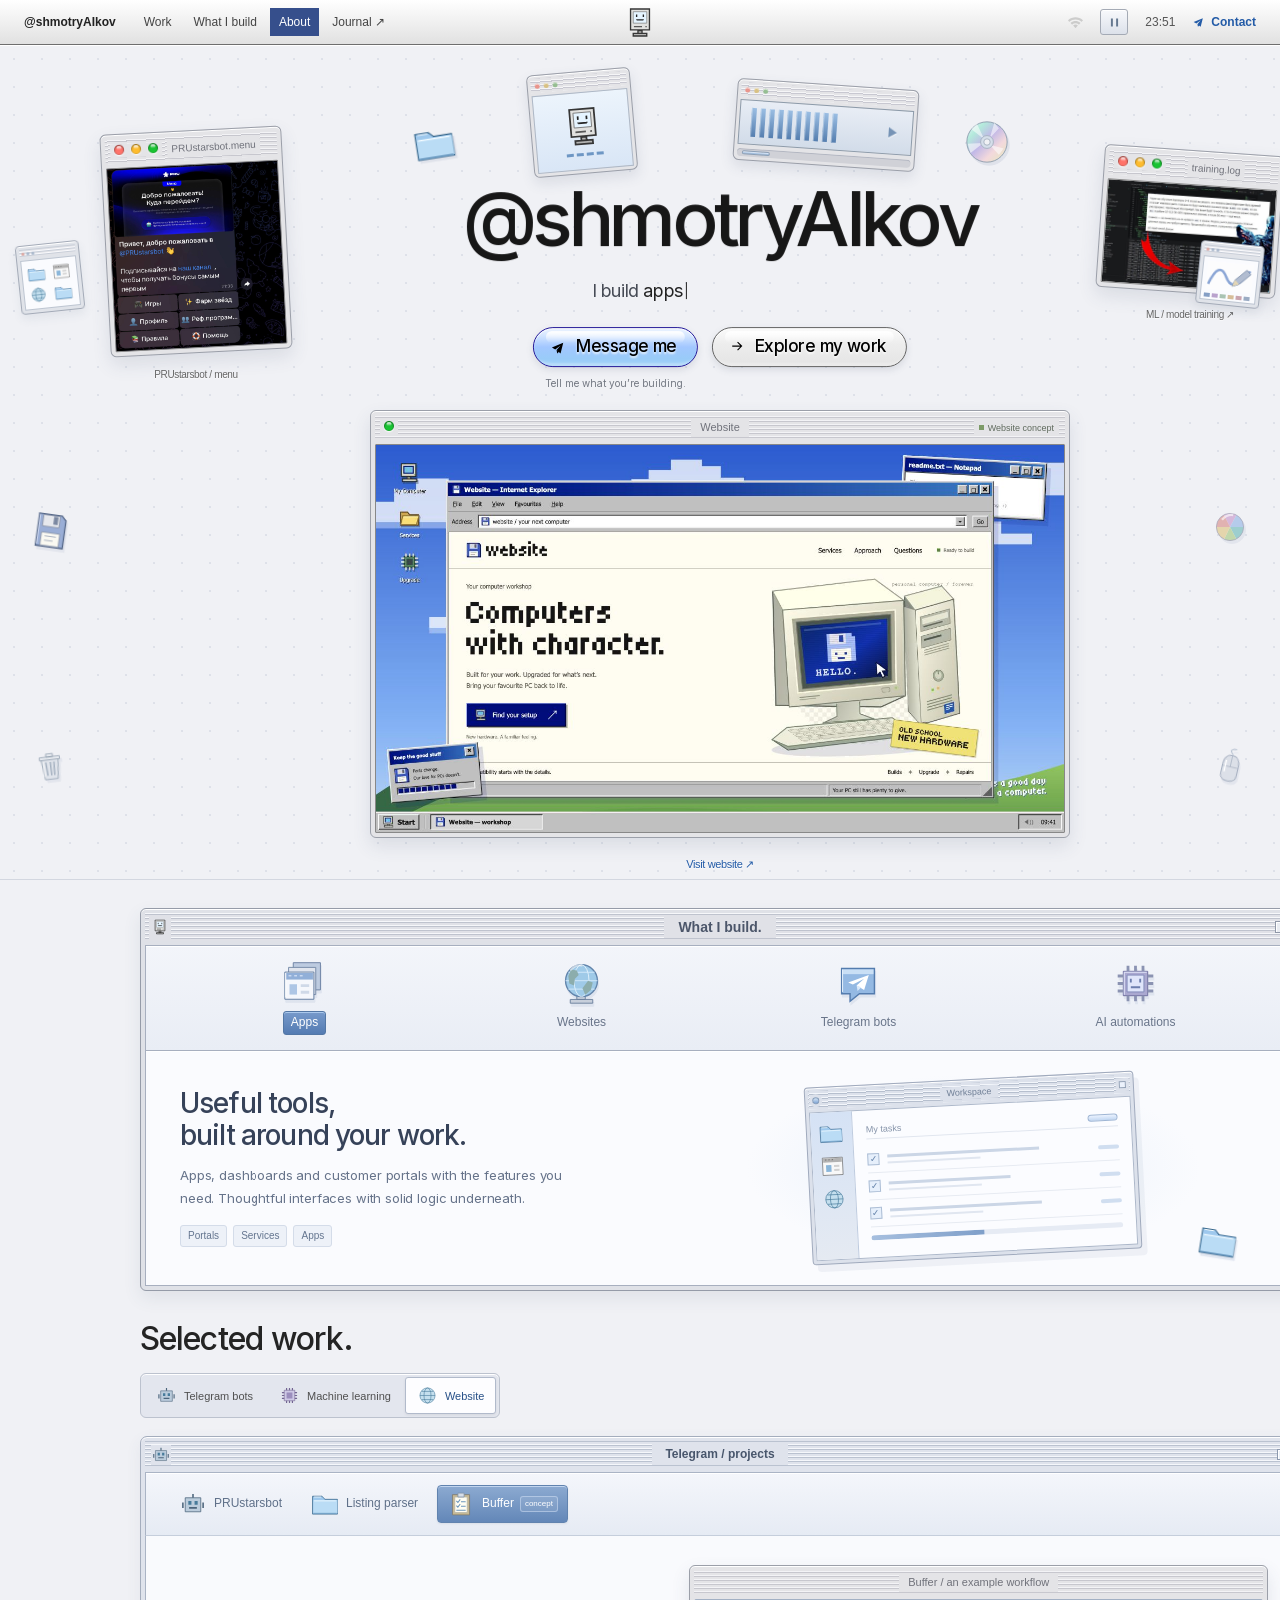
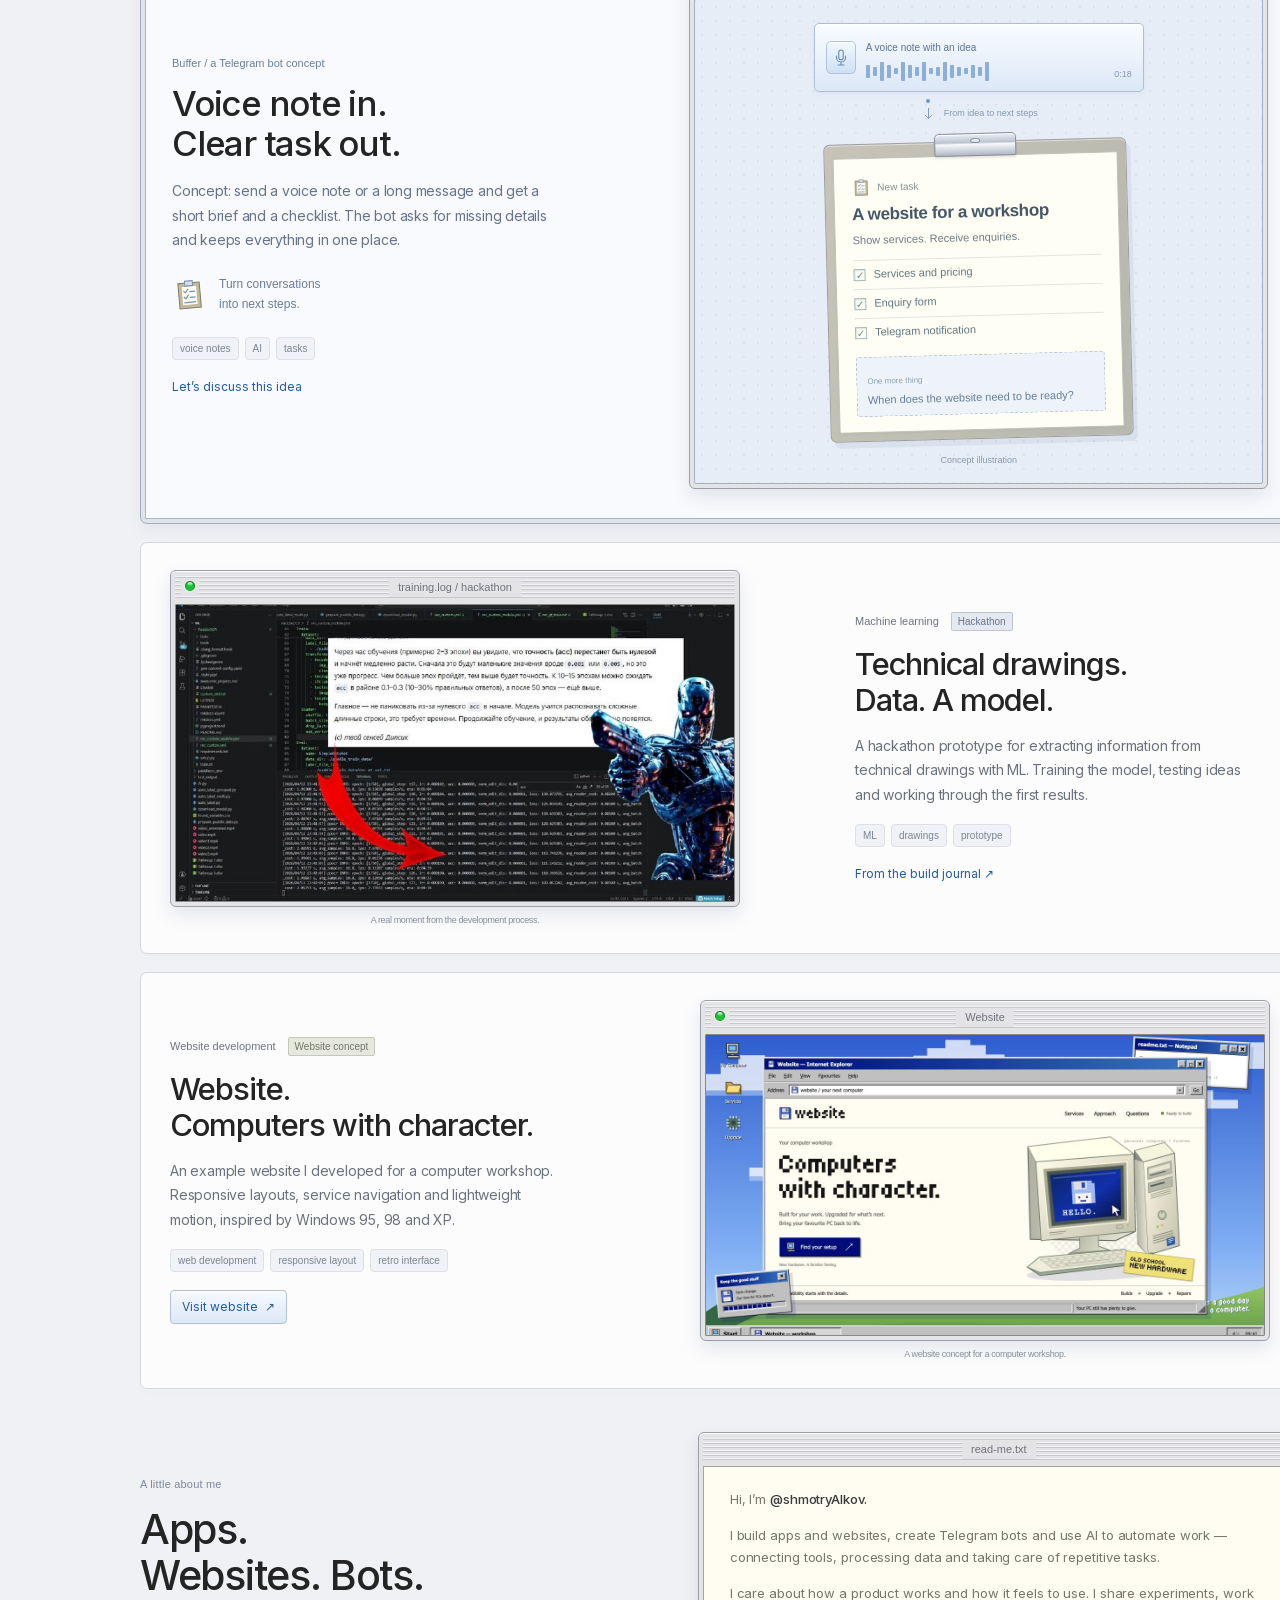
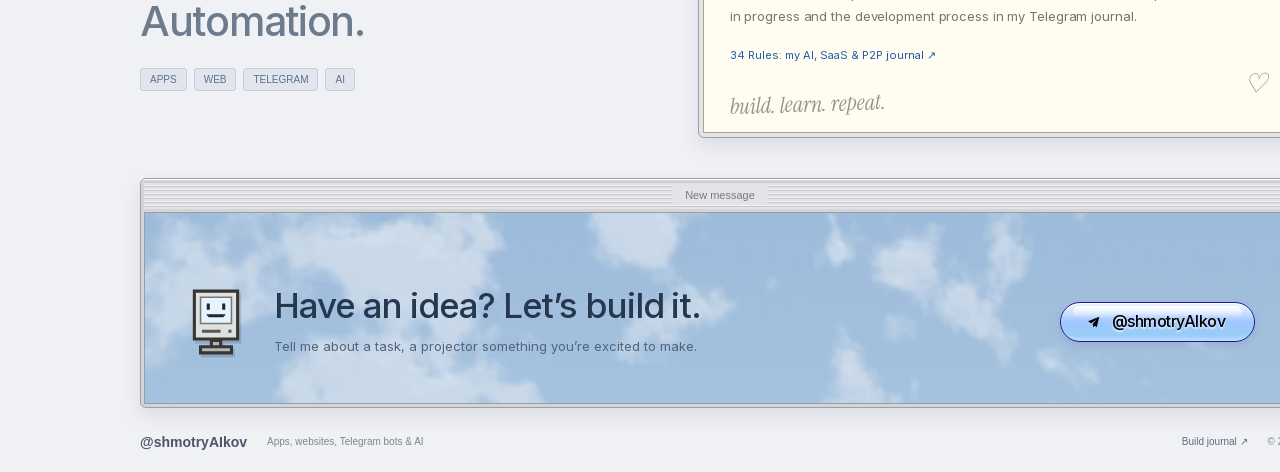
==== commit af3d31a8: "Fix cross-device motion startup and add animation control" ====
--- a/shmotryAIkov.html
+++ b/shmotryAIkov.html
@@ -1,6 +1,6 @@
 <!doctype html>
 <html lang="en" class="inter_c15e96cb-module__0bjUvq__variable geist_mono_42eec60-module__Gb1_vG__variable instrument_serif_a12e2dce-module__PQFJYW__variable">
-<head><meta charset="utf-8"><meta name="viewport" content="width=device-width,initial-scale=1"><meta name="theme-color" content="#e7e9ee"><title>@shmotryAIkov — Developer</title><meta name="description" content="@shmotryAIkov builds apps, websites, Telegram bots and AI automations. Selected work, experiments and ways to get in touch."><link rel="icon" href="assets/dev-mark.svg"><link rel="stylesheet" href="style.css"><link rel="stylesheet" href="portfolio.css?v=retro-english"><script>document.documentElement.classList.add('js-reveal');setTimeout(()=>{if(!document.documentElement.dataset.ready)document.documentElement.classList.remove('js-reveal')},3000)</script></head>
+<head><meta charset="utf-8"><meta name="viewport" content="width=device-width,initial-scale=1"><meta name="theme-color" content="#e7e9ee"><title>@shmotryAIkov — Developer</title><meta name="description" content="@shmotryAIkov builds apps, websites, Telegram bots and AI automations. Selected work, experiments and ways to get in touch."><link rel="icon" href="assets/dev-mark.svg"><link rel="stylesheet" href="style.css"><link rel="stylesheet" href="portfolio.css?v=motion-compat-2"><script>(()=>{const root=document.documentElement;let preference;try{preference=localStorage.getItem('portfolio-motion')}catch{}root.dataset.motion=['on','off'].includes(preference)?preference:(matchMedia('(prefers-reduced-motion:reduce)').matches?'off':'on');root.classList.add('js-reveal');setTimeout(()=>{if(!root.dataset.ready)root.classList.remove('js-reveal')},3000)})()</script></head>
 <body>
 <svg width="0" height="0" aria-hidden="true" style="position:absolute"><defs><symbol id="telegram" viewBox="0 0 24 24"><path d="m3 11 17-7-4 16-6-5 6-7-8 6z" fill="currentColor"/><path d="m10 15 1 5 3-3" fill="currentColor"/></symbol><symbol id="arrow" viewBox="0 0 24 24"><path d="M5 12h14m-6-6 6 6-6 6" fill="none" stroke="currentColor" stroke-width="1.7"/></symbol><symbol id="code" viewBox="0 0 48 31"><path d="m15 7-8 8 8 8m18-16 8 8-8 8M28 3l-8 25" fill="none" stroke="currentColor" stroke-width="3" stroke-linecap="round" stroke-linejoin="round"/></symbol><symbol id="happy-mac" viewBox="0 0 40 44"><path d="M6 2h28v31H6z" fill="#e1e1df" stroke="#363636" stroke-width="2"/><path d="M10 6h20v17H10z" fill="#e5f4ff" stroke="#777"/><path d="M15 10v4m10-4v4m-10 4h10m-10-1v1m10-1v1" stroke="#252525" stroke-width="2"/><path d="M11 28h12m5 0h2" stroke="#575757" stroke-width="2"/><path d="M17 34h6v4h-6zM10 38h20v4H10z" fill="#b4b4b3" stroke="#363636" stroke-width="2"/></symbol><symbol id="mac-folder" viewBox="0 0 36 32"><path d="M2 6h12l4 4h16v19H2z" fill="#9ec8ed" stroke="#38688d"/><path d="M3 11h31v17H3z" fill="#badcf5"/><path d="M4 12h28M4 7h9" stroke="#f3fbff"/><path d="M3 28h30" stroke="#6899c0"/></symbol><symbol id="app-icon" viewBox="0 0 36 32"><path d="M3 3h30v26H3z" fill="#f8f8f8" stroke="#666"/><path d="M4 4h28v6H4z" fill="#b2b2b2"/><path d="M7 6h2m3 0h2m3 0h2" stroke="#555"/><path d="M8 14h8v10H8z" fill="#8ab6da"/><path d="M20 14h8v3h-8zm0 6h8v3h-8z" fill="#d1d1d1"/></symbol><symbol id="web-icon" viewBox="0 0 36 32"><circle cx="18" cy="16" r="13" fill="#c4dfee" stroke="#477b9b"/><ellipse cx="18" cy="16" rx="6" ry="13" fill="none" stroke="#477b9b"/><path d="M5 16h26M8 9h20M8 23h20" stroke="#477b9b"/></symbol><symbol id="buffer-icon" viewBox="0 0 36 32"><path d="M7 4h22v26H7z" fill="#c7b994" stroke="#7c786d"/><path d="M10 7h16v20H10z" fill="#fffdf2" stroke="#b7b5a5"/><path d="M14 2h8v5h-8z" fill="#d6dee9" stroke="#7d8fa6"/><path d="m12 12 2 2 3-4m1 3h6m-12 5 2 2 3-4m1 3h6m-12 5h12" fill="none" stroke="#6b96bd" stroke-width="1.3"/></symbol><symbol id="bot-icon" viewBox="0 0 36 32"><path d="M8 8h20v18H8z" fill="#bbccdc" stroke="#4c657c"/><path d="M18 3v5M5 14v7m26-7v7" stroke="#4c657c" stroke-width="2"/><path d="M12 12h4v5h-4zm8 0h4v5h-4z" fill="#477b9b"/><path d="M13 21h10" stroke="#4c657c" stroke-width="2"/></symbol><symbol id="ai-icon" viewBox="0 0 36 32"><path d="M9 7h18v18H9z" fill="#cec8e5" stroke="#736592"/><path d="M13 11h10v10H13z" fill="#9b8ebd"/><path d="M13 3v4m5-4v4m5-4v4M13 25v4m5-4v4m5-4v4M5 11h4m-4 5h4m-4 5h4m18-10h4m-4 5h4m-4 5h4" stroke="#736592" stroke-width="2"/></symbol><symbol id="service-apps-icon" viewBox="0 0 48 48"><path d="M12 5h29v29H12z" fill="#bdcbe0" stroke="#6b81a3"/><path d="M7 10h29v29H7z" fill="#e1e5ee" stroke="#768aa8"/><path d="M3 15h31v29H3z" fill="#f5f7fc" stroke="#617b9f"/><path d="M4 16h29v7H4z" fill="#91afd8"/><path d="M7 19h3m3 0h3m3 0h3" stroke="#eaf2ff"/><path d="M8 28h8v11H8z" fill="#aec6e5"/><path d="M20 28h9v3h-9zm0 7h9v3h-9z" fill="#cfd9e8"/><path d="M4 16v26" stroke="#fff"/></symbol>
 <symbol id="service-web-icon" viewBox="0 0 48 48"><path d="M19 35h9v6h-9zM12 41h24v4H12z" fill="#c7cfdb" stroke="#6c829e"/><circle cx="24" cy="21" r="17" fill="#9fcae8" stroke="#6284ab" stroke-width="1.5"/><ellipse cx="24" cy="21" rx="8" ry="17" fill="none" stroke="#e2f2fc"/><path d="M7 21h34M10 12h28M10 30h28" stroke="#d4eafb"/><path d="m13 9 6 1 2 5-4 4-1 7-5-2-1-8zm18 12 5 2-2 8-6 5-3-7z" fill="#8cadac"/><path d="M12 10q6-7 13-5" stroke="#fff" fill="none" stroke-width="2" opacity=".6"/></symbol>
@@ -17,7 +17,7 @@
 <svg class="edge-icon edge-mouse" viewBox="0 0 40 48"><path d="M20 10q11 0 11 14v13q0 9-11 9T9 37V24q0-14 11-14z" fill="#dce0e8" stroke="#8d99ad"/><path d="M20 10v16M10 26h20" fill="none" stroke="#a5afbf"/><path d="M20 9q-8-8 4-8" fill="none" stroke="#92a2ba"/><path d="M13 18v16" stroke="#fff" stroke-width="2"/></svg>
 </div>
 <div class="stage portfolio-stage">
-<header class="menubar"><div class="menubar-row"><nav class="portfolio-nav" aria-label="Main navigation"><a href="#" class="nav-brand">@shmotryAIkov</a><a href="#projects">Work</a><a href="#services">What I build</a><a href="#about">About</a><a href="https://t.me/chilovuyparen2" target="_blank" rel="noopener">Journal ↗</a></nav><button class="logo-link dev-logo" aria-label="Back to top"><svg viewBox="0 0 40 44"><use href="#happy-mac"/></svg></button><div class="portfolio-status"><span class="status-wifi" aria-hidden="true"><img src="assets/nav-wifi.svg" alt=""></span><time class="portfolio-clock">00:00</time><a href="https://t.me/shmotryAIkov" target="_blank" rel="noopener"><svg viewBox="0 0 24 24"><use href="#telegram"/></svg> Contact</a><button class="portfolio-menu" aria-label="Open menu" aria-expanded="false"><span></span><span></span></button></div></div><nav class="portfolio-mobile-nav" aria-label="Mobile navigation" hidden><a href="#projects">Work</a><a href="#services">What I build</a><a href="#about">About</a><a href="https://t.me/chilovuyparen2" target="_blank" rel="noopener">Telegram journal ↗</a></nav></header>
+<header class="menubar"><div class="menubar-row"><nav class="portfolio-nav" aria-label="Main navigation"><a href="#" class="nav-brand">@shmotryAIkov</a><a href="#projects">Work</a><a href="#services">What I build</a><a href="#about">About</a><a href="https://t.me/chilovuyparen2" target="_blank" rel="noopener">Journal ↗</a></nav><button class="logo-link dev-logo" aria-label="Back to top"><svg viewBox="0 0 40 44"><use href="#happy-mac"/></svg></button><div class="portfolio-status"><span class="status-wifi" aria-hidden="true"><img src="assets/nav-wifi.svg" alt=""></span><button class="motion-toggle" type="button" aria-label="Pause animations" aria-pressed="true" title="Pause animations" hidden><svg viewBox="0 0 20 20" aria-hidden="true"><path class="motion-pause" d="M6 4v12M14 4v12" fill="none" stroke="currentColor" stroke-width="3"/><path class="motion-play" d="m6 3 11 7-11 7z" fill="currentColor"/></svg></button><time class="portfolio-clock">00:00</time><a href="https://t.me/shmotryAIkov" target="_blank" rel="noopener"><svg viewBox="0 0 24 24"><use href="#telegram"/></svg> Contact</a><button class="portfolio-menu" aria-label="Open menu" aria-expanded="false"><span></span><span></span></button></div></div><nav class="portfolio-mobile-nav" aria-label="Mobile navigation" hidden><a href="#projects">Work</a><a href="#services">What I build</a><a href="#about">About</a><a href="https://t.me/chilovuyparen2" target="_blank" rel="noopener">Telegram journal ↗</a></nav></header>
 <main>
 <section class="hero portfolio-hero" aria-labelledby="hero-title"><div class="abs ambient-decor ambient-mac" aria-hidden="true"><div class="win"><div class="ambient-title"><i></i><i></i><i></i></div><div class="ambient-mac-screen"><svg viewBox="0 0 40 44"><use href="#happy-mac"/></svg><span class="ambient-boot"><i></i><i></i><i></i><i></i></span></div></div></div>
 <div class="abs ambient-decor ambient-player" aria-hidden="true"><div class="win"><div class="ambient-title"><i></i><i></i><i></i></div><div class="ambient-player-screen"><div class="ambient-equalizer"><i></i><i></i><i></i><i></i><i></i><i></i><i></i><i></i><i></i><i></i></div><svg class="ambient-play" viewBox="0 0 24 24"><path d="m8 5 11 7-11 7z" fill="currentColor"/></svg></div><div class="ambient-player-track"><i></i></div></div></div>
@@ -102,5 +102,5 @@
 </article><article class="case-row reverse work-row reveal-group" id="ml-work"><div class="case-copy will-reveal"><div class="case-meta"><span>Machine learning</span><span class="case-badge">Hackathon</span></div><h3>Technical drawings.<br>Data. A model.</h3><p>A hackathon prototype for extracting information from technical drawings with ML. Training the model, testing ideas and working through the first results.</p><div class="case-tags"><span>ML</span><span>drawings</span><span>prototype</span></div><a class="case-source" href="https://t.me/chilovuyparen2/494" target="_blank" rel="noopener">From the build journal ↗</a></div><div class="case-visual will-reveal"><div class="win"><div class="bar"><div class="dots"><button data-photo="assets/work-494.jpg" data-title="ML — model training" data-source="https://t.me/chilovuyparen2/494" aria-label="Enlarge: ML — model training"><img src="assets/win-zoom.png" alt=""></button></div><span>training.log / hackathon</span></div><button class="case-photo" data-photo="assets/work-494.jpg" data-title="ML — model training" data-source="https://t.me/chilovuyparen2/494" aria-label="Open the ML project photo"><img src="assets/work-494.jpg" width="800" height="424" loading="lazy" decoding="async" alt="Original photo of ML model training at a hackathon"></button></div><span class="win-caption">A real moment from the development process.</span></div></article><article class="case-row work-row reveal-group" id="website-work"><div class="case-copy will-reveal"><div class="case-meta"><span>Website development</span><span class="case-badge design-badge">Website concept</span></div><h3>Website.<br>Computers with character.</h3><p>An example website I developed for a computer workshop. Responsive layouts, service navigation and lightweight motion, inspired by Windows 95, 98 and XP.</p><div class="case-tags"><span>web development</span><span>responsive layout</span><span>retro interface</span></div><a class="case-source project-visit-link" href="projects/website.html" target="_blank" rel="noopener">Visit website <span aria-hidden="true">↗</span></a></div><div class="case-visual will-reveal"><div class="win"><div class="bar"><div class="dots"><button data-photo="assets/website-preview.jpg" data-title="Computer workshop website" aria-label="Enlarge: Computer workshop website"><img src="assets/win-zoom.png" alt=""></button></div><span>Website</span></div><button class="case-photo retro-case-photo" data-photo="assets/website-preview.jpg" data-title="Computer workshop website" aria-label="Enlarge the website preview"><img src="assets/website-preview.jpg" width="1280" height="720" loading="lazy" decoding="async" alt="Computer workshop website, inspired by Windows 95, 98 and XP"></button></div><span class="win-caption">A website concept for a computer workshop.</span></div></article></section><section class="portfolio-section about-section" id="about"><div class="about-layout reveal-group"><div class="about-heading will-reveal"><span class="section-label">A little about me</span><h2>Apps.<br>Websites. Bots.<br><span>Automation.</span></h2><div class="about-stack"><span>APPS</span><span>WEB</span><span>TELEGRAM</span><span>AI</span></div></div><div class="about-note win will-reveal"><div class="bar"><span>read-me.txt</span></div><div class="about-note-content"><p>Hi, I’m <strong>@shmotryAIkov.</strong></p><p>I build apps and websites, create Telegram bots and use AI to automate work — connecting tools, processing data and taking care of repetitive tasks.</p><p>I care about how a product works and how it feels to use. I share experiments, work in progress and the development process in my Telegram journal.</p><a href="https://t.me/chilovuyparen2" target="_blank" rel="noopener">34 Rules: my AI, SaaS & P2P journal ↗</a><span class="note-signature">build. learn. repeat. <b>♡</b></span></div></div></div></section>
 <section class="contact-section reveal-group" id="contact"><div class="contact-title"><span>New message</span><img src="assets/win-zoom.png" alt=""></div><div class="contact-sky" aria-hidden="true"></div><div class="contact-content"><svg class="contact-mac will-reveal" viewBox="0 0 40 44" aria-hidden="true"><use href="#happy-mac"/></svg><span class="section-label will-reveal">Start with hello</span><h2 class="will-reveal">Have an idea?<br> Let’s build it.</h2><p class="will-reveal">Tell me about a task, a project<br>or something you’re excited to make.</p><a class="btn mac will-reveal" href="https://t.me/shmotryAIkov" target="_blank" rel="noopener"><div class="gloss"></div><svg class="ico" viewBox="0 0 24 24"><use href="#telegram"/></svg><span>@shmotryAIkov</span></a></div></section>
 </main><footer class="portfolio-footer"><a href="#">@shmotryAIkov</a><span>Apps, websites, Telegram bots & AI</span><a href="https://t.me/chilovuyparen2" target="_blank" rel="noopener">Build journal ↗</a><span>© 2026</span></footer>
-</div><script src="portfolio.js?v=retro-english" defer></script>
+</div><script src="portfolio.js?v=motion-compat-2" defer></script>
 </body></html>
--- a/portfolio.css
+++ b/portfolio.css
@@ -10,7 +10,7 @@
 /* A short services band, then all three works inside one Finder window. */
 .portfolio-section{max-width:1160px;margin:0 auto;padding:38px 0}.section-label{display:block;font:11px MacPixel,Tahoma,sans-serif;color:#6a6f78;margin-bottom:12px;letter-spacing:.2px}.section-intro{text-align:center;margin-bottom:24px}.section-intro h2,.about-heading h2{font-size:35px;line-height:1.14;letter-spacing:-1.1px;font-weight:500;margin:0}.section-intro p{font-size:13px;line-height:1.6;color:#747b87;letter-spacing:-.2px;margin:12px 0 0}.services-section{background:#dfe2e8;border-block:1px solid #bec3cc;box-shadow:inset 0 1px #fff}.services-section .portfolio-section{padding:27px 0 29px}.services-section .section-intro{margin:0 0 19px}.services-section .section-intro .section-label{display:none}.services-section .section-intro h2{font-size:27px}.services-grid{display:grid;grid-template-columns:repeat(4,1fr);gap:0}.services-grid .process-card{padding:7px 24px;border-left:1px solid #bfc4cd}.services-grid .process-card:first-child{border:0}.process-icon{width:32px;height:29px;float:left;margin:0 10px 8px 0}.process-card h3{font-size:17px;letter-spacing:-.4px;font-weight:500;margin:5px 0 12px;line-height:1.2}.process-card p{font-size:12px;line-height:1.7;color:#68707d;margin:0;clear:both;max-width:240px}.projects-section{padding:3px;background:var(--platinum);border:1px solid #737373;border-radius:3px;box-shadow:var(--bevel),5px 6px 0 #57647622;margin:34px auto}.finder-title{height:28px;display:flex;align-items:center;justify-content:center;position:relative;background:repeating-linear-gradient(0deg,#d5d5d5 0 2px,#777 2px 3px,#fff 3px 4px);margin-bottom:4px}.finder-title>span:not(.finder-close){font:18px/1 MacPixel,Tahoma,sans-serif;padding:2px 14px;background:var(--platinum);color:#333}.finder-close{position:absolute;left:7px;top:8px;width:13px;height:13px;background:var(--platinum);border:1px solid #666;box-shadow:inset 1px 1px #fff}.finder-title>img{width:13px;height:13px;position:absolute;right:8px;background:var(--platinum);box-shadow:0 0 0 4px var(--platinum)}.projects-section>.section-intro{display:flex;align-items:center;justify-content:space-between;padding:19px 26px;background:#fafafa;margin:0;border:1px solid #999;border-bottom:0;text-align:left}.projects-section .section-intro .section-label{display:none}.projects-section .section-intro h2{font-size:29px;letter-spacing:-.9px}.projects-section .section-intro p{font:11px Geneva,Tahoma,sans-serif;margin:0;color:#828282}.project-shortcuts{display:flex;align-items:center;gap:7px;padding:8px 17px;background:#e8e8e8;box-shadow:inset 0 1px #fff;border:1px solid #999;border-top:1px solid #ccc}.project-shortcuts a{display:flex;align-items:center;gap:7px;border:1px solid transparent;padding:5px 9px;font:11px Geneva,Tahoma,sans-serif;color:#505050}.project-shortcuts a>svg{width:23px;height:23px}.project-shortcuts a:hover,.project-shortcuts a.is-current{border-color:#a3a6ae;background:#f6f6f6;box-shadow:inset 1px 1px #fff}.project-shortcuts>span{margin-left:auto;font:10px Geneva,Tahoma,sans-serif;color:#7b7b7b}.case-row{display:flex;align-items:center;justify-content:space-between;gap:50px;padding:29px 28px;margin:0 1px;border:1px solid #999;border-top:0;background:var(--paper);position:relative}.case-row+.case-row{border-top:1px solid #c5c8ce}.case-row.reverse{flex-direction:row-reverse}.case-copy{width:415px;flex-shrink:0}.case-meta{display:flex;align-items:center;gap:12px;font:11px Geneva,Tahoma,sans-serif;color:#6e7580;margin-bottom:15px}.case-badge{font:10px Geneva,Tahoma,sans-serif;padding:3px 6px;background:#e4e8f0;border:1px solid #bfc5d1;border-radius:2px;color:#68768b}.design-badge{background:#e6e8de;color:#707865;border-color:#c6c9b9}.case-copy h3{font-size:31px;line-height:1.16;font-weight:500;letter-spacing:-1px;margin:0 0 16px}.case-copy>p{font-size:14px;line-height:1.75;letter-spacing:-.2px;color:#6c727d;margin:0;max-width:400px}.case-tags{display:flex;gap:6px;flex-wrap:wrap;margin-top:17px}.case-tags span{padding:4px 7px;border:1px solid #d1d3d8;background:#eff0f3;border-radius:2px;font:10px/1.3 Geneva,Tahoma,sans-serif;color:#78808b}.case-source{display:inline-block;margin-top:18px;font-size:12px;color:var(--link)}.case-source:hover{text-decoration:underline;text-underline-offset:3px}.case-visual{width:570px;min-width:0}.case-visual .win{width:100%}.case-photo{padding:0;border:1px solid #888;display:block;width:100%;border-radius:1px;overflow:hidden;background:#e8e8e8;line-height:0}.case-photo>img{display:block;width:100%;height:auto;max-height:300px;object-fit:cover;transition:transform .35s cubic-bezier(.22,1,.36,1)}.case-photo:hover>img{transform:scale(1.025)}.case-visual .win-caption{font-size:9px;margin-top:7px;color:#7b808b}.telegram-photo-pair{display:grid;grid-template-columns:1.2fr 1fr;gap:18px;padding:22px 22px 25px;background:radial-gradient(ellipse at 40% 30%,#e3e9f6,#d5ddec);align-items:center;border:1px solid #999;min-height:335px}.telegram-photo-pair>.bot-shot{padding:0;border:1px solid #33334a55;border-radius:5px;background:#11111f;box-shadow:0 6px 13px #222b5026;overflow:hidden;line-height:0;transform:rotate(-2deg);transition:transform .3s cubic-bezier(.22,1,.36,1),box-shadow .3s}.telegram-photo-pair>.bot-shot-payments{transform:rotate(2deg)}.telegram-photo-pair img{width:100%;height:auto;max-height:none;object-fit:contain;display:block}.telegram-photo-pair>.bot-shot:hover,.telegram-photo-pair>.bot-shot:focus-visible{transform:translateY(-4px) rotate(0);box-shadow:0 10px 18px #222b5038}
 /* About and contact use the space they need, without long empty pauses. */
-.about-section{padding:13px 0 40px}.about-layout{display:grid;grid-template-columns:.9fr 1.1fr;gap:65px;align-items:center}.about-heading .section-label{font-size:15px;margin-bottom:17px}.about-heading h2{font-size:41px;line-height:1.12;letter-spacing:-1.3px}.about-heading h2 span{color:#6e7b8f}.about-stack{display:flex;gap:7px;flex-wrap:wrap;margin-top:23px}.about-stack span{font:11px MacPixel,monospace;background:#d4d7de;border:1px solid #aeb5c1;box-shadow:inset 1px 1px #f8f8fa;padding:5px 9px;color:#617087}.about-note{width:100%}.about-note-content{padding:21px 26px 20px;background:#fffdf2;border:1px solid #a8a594}.about-note-content p{font-size:13px;line-height:1.75;color:#77766b;letter-spacing:-.1px;margin:0 0 13px}.about-note-content strong{font-weight:500;color:#383a3b}.about-note-content>a{color:var(--link);font-size:11px;display:inline-block;margin-top:2px;line-height:1.5}.about-note-content>a:hover{text-decoration:underline}.note-signature{display:flex;justify-content:space-between;font:italic 22px var(--font-instrument-serif),Georgia,serif;color:#97937f;transform:rotate(-2deg);margin-top:18px}.note-signature b{font-size:27px;font-weight:400;line-height:20px}.contact-section{max-width:1160px;margin:0 auto 26px;border:1px solid #737373;border-radius:3px;background:#d5d5d5;box-shadow:var(--bevel),4px 5px 0 #57647622;position:relative;overflow:hidden;padding:3px;isolation:isolate;min-height:0;text-align:left}.contact-title{height:27px;display:flex;align-items:center;justify-content:center;position:relative;background:repeating-linear-gradient(0deg,#d5d5d5 0 2px,#777 2px 3px,#fff 3px 4px);margin-bottom:3px}.contact-title>span{font:18px MacPixel,Tahoma,sans-serif;background:var(--platinum);padding:1px 12px}.contact-title>img{width:13px;height:13px;position:absolute;right:6px;background:var(--platinum);box-shadow:0 0 0 3px var(--platinum)}.contact-sky{position:absolute;z-index:-1;inset:34px 4px 4px;background:url('assets/pr-sky.webp') center 65%/cover;opacity:.56;animation:mac-cloud 28s ease-in-out infinite alternate;animation-play-state:paused}.contact-section.is-visible .contact-sky{animation-play-state:running}.contact-content{display:grid;grid-template-columns:62px 1fr auto;gap:0 27px;align-items:center;padding:27px 40px;background:#e9f1fb44;border:1px solid #969eaa;min-height:192px}.contact-mac{height:68px;width:62px;grid-column:1;grid-row:1/3;filter:drop-shadow(2px 3px #0002)}.contact-content .section-label{display:none}.contact-content h2{font-size:35px;line-height:1.1;letter-spacing:-1.1px;font-weight:500;color:#26384f;margin:0;grid-column:2;grid-row:1;align-self:end}.contact-content h2 br{display:none}.contact-content p{font-size:13px;line-height:1.65;color:#52647b;grid-column:2;grid-row:2;margin:12px 0 0;align-self:start}.contact-content p br{display:none}.contact-content .btn{grid-column:3;grid-row:1/3;min-width:195px;display:inline-flex;justify-content:center;font-size:16px}.portfolio-footer{max-width:1160px;margin:auto;padding:0 0 22px;display:flex;align-items:center;gap:20px;font:10px Geneva,Tahoma,sans-serif;color:#7d8591}.portfolio-footer>a:first-child{font-size:14px;color:#4a5669;font-weight:bold}.portfolio-footer>a:nth-of-type(2){margin-left:auto;color:#5d6d83}
+.about-section{padding:13px 0 40px}.about-layout{display:grid;grid-template-columns:.9fr 1.1fr;gap:65px;align-items:center}.about-heading .section-label{font-size:15px;margin-bottom:17px}.about-heading h2{font-size:41px;line-height:1.12;letter-spacing:-1.3px}.about-heading h2 span{color:#6e7b8f}.about-stack{display:flex;gap:7px;flex-wrap:wrap;margin-top:23px}.about-stack span{font:11px MacPixel,monospace;background:#d4d7de;border:1px solid #aeb5c1;box-shadow:inset 1px 1px #f8f8fa;padding:5px 9px;color:#617087}.about-note{width:100%}.about-note-content{padding:21px 26px 20px;background:#fffdf2;border:1px solid #a8a594}.about-note-content p{font-size:13px;line-height:1.75;color:#77766b;letter-spacing:-.1px;margin:0 0 13px}.about-note-content strong{font-weight:500;color:#383a3b}.about-note-content>a{color:var(--link);font-size:11px;display:inline-block;margin-top:2px;line-height:1.5}.about-note-content>a:hover{text-decoration:underline}.note-signature{display:flex;justify-content:space-between;font:italic 22px var(--font-instrument-serif),Georgia,serif;color:#97937f;transform:rotate(-2deg);margin-top:18px}.note-signature b{font-size:27px;font-weight:400;line-height:20px}.contact-section{max-width:1160px;margin:0 auto 26px;border:1px solid #737373;border-radius:3px;background:#d5d5d5;box-shadow:var(--bevel),4px 5px 0 #57647622;position:relative;overflow:hidden;padding:3px;isolation:isolate;min-height:0;text-align:left}.contact-title{height:27px;display:flex;align-items:center;justify-content:center;position:relative;background:repeating-linear-gradient(0deg,#d5d5d5 0 2px,#777 2px 3px,#fff 3px 4px);margin-bottom:3px}.contact-title>span{font:18px MacPixel,Tahoma,sans-serif;background:var(--platinum);padding:1px 12px}.contact-title>img{width:13px;height:13px;position:absolute;right:6px;background:var(--platinum);box-shadow:0 0 0 3px var(--platinum)}.contact-sky{position:absolute;z-index:-1;inset:34px 4px 4px;background:url('assets/pr-sky.webp') center 65%/cover;opacity:.56;animation:mac-cloud 28s ease-in-out infinite alternate}.contact-section.is-visible .contact-sky{animation-play-state:running}.contact-content{display:grid;grid-template-columns:62px 1fr auto;gap:0 27px;align-items:center;padding:27px 40px;background:#e9f1fb44;border:1px solid #969eaa;min-height:192px}.contact-mac{height:68px;width:62px;grid-column:1;grid-row:1/3;filter:drop-shadow(2px 3px #0002)}.contact-content .section-label{display:none}.contact-content h2{font-size:35px;line-height:1.1;letter-spacing:-1.1px;font-weight:500;color:#26384f;margin:0;grid-column:2;grid-row:1;align-self:end}.contact-content h2 br{display:none}.contact-content p{font-size:13px;line-height:1.65;color:#52647b;grid-column:2;grid-row:2;margin:12px 0 0;align-self:start}.contact-content p br{display:none}.contact-content .btn{grid-column:3;grid-row:1/3;min-width:195px;display:inline-flex;justify-content:center;font-size:16px}.portfolio-footer{max-width:1160px;margin:auto;padding:0 0 22px;display:flex;align-items:center;gap:20px;font:10px Geneva,Tahoma,sans-serif;color:#7d8591}.portfolio-footer>a:first-child{font-size:14px;color:#4a5669;font-weight:bold}.portfolio-footer>a:nth-of-type(2){margin-left:auto;color:#5d6d83}
 /* Enlarging work behaves like opening a Mac window. */
 .portfolio-dialog{margin:auto;position:fixed;inset:0;border:1px solid #5f6670;border-radius:3px;padding:4px;background:var(--platinum);width:min(1000px,calc(100vw - 32px));max-height:calc(100dvh - 28px);box-shadow:var(--bevel),8px 10px 0 #0003;overflow:auto}.portfolio-dialog::backdrop{background:#303b519c;backdrop-filter:none}.dialog-head{display:flex;justify-content:center;align-items:center;position:relative;min-height:27px;margin-bottom:4px;background:repeating-linear-gradient(0deg,#d5d5d5 0 2px,#5e5e5e 2px 3px,#fff 3px 4px);padding:0 28px;color:#3c4453}.dialog-head>span{background:var(--platinum);font:17px MacPixel,Tahoma,sans-serif;padding:2px 12px;text-align:center;overflow:hidden;white-space:nowrap;text-overflow:ellipsis}.dialog-head button{position:absolute;left:5px;width:14px;height:14px;border:1px solid #555;border-radius:0;background:#d6d6d6;color:transparent;box-shadow:var(--bevel);padding:0}.dialog-head button:hover{background:#b1b1b1}.portfolio-dialog>img{display:block;max-width:100%;max-height:calc(100dvh - 105px);margin:auto;object-fit:contain;border:1px solid #999}.portfolio-dialog .dialog-source{display:block;text-align:center;color:var(--link);font-size:11px;padding:10px 0 3px}.gallery-controls{display:flex;justify-content:center;align-items:center;gap:18px;padding:8px 0 3px;color:#626f83;font:11px Geneva,Tahoma,sans-serif}.gallery-controls>button{width:31px;height:25px;border-radius:2px;border:1px solid #888;background:#e5e5e5;box-shadow:var(--bevel);color:#4e607b;font-size:15px;line-height:1}.gallery-controls>button:active{box-shadow:inset 1px 1px #888;background:#c5c5c5}.gallery-dialog>img{max-height:calc(100dvh - 145px)}.closed-window{display:none!important}.js-reveal .will-reveal{opacity:0;translate:0 14px;transition:opacity .4s,translate .5s cubic-bezier(.22,1,.36,1);transition-delay:var(--reveal-delay,0s)}.js-reveal .is-visible .will-reveal{opacity:1;translate:0}.motion-paused *,.motion-paused *::before,.motion-paused *::after{animation-play-state:paused!important}@keyframes mac-window-in{from{opacity:0;translate:0 10px;scale:.97}to{opacity:1;translate:0;scale:1}}@keyframes mac-caret{50%{opacity:0}}@keyframes mac-cloud{from{transform:translateX(-.6%)}to{transform:translateX(.6%)}}
 @media(min-width:1440px){.portfolio-stage .menubar{width:100vw}}
@@ -21,7 +21,7 @@
 }
 @media(min-width:601px) and (max-width:1023px){.portfolio-hero>.float-ml{left:calc(50% - 255px)!important}.portfolio-hero>.float-mcp{right:calc(50% - 255px)!important}.portfolio-headline .headline{font-size:58px!important}.portfolio-headline .btn{font-size:14px!important;padding-inline:17px!important}.portfolio-hero>#hero-center{top:163px!important}.portfolio-hero>#big-video{top:360px!important}.portfolio-hero{height:calc(464px + min(640px,100vw - 28px)*.5625)!important}.about-layout{grid-template-columns:.8fr 1.2fr;gap:28px}.about-heading h2{font-size:30px}}
 @media(max-width:360px){.portfolio-hero>.float-ml{left:10px!important}.portfolio-hero>.float-mcp{right:10px!important}.float-ml .screen{width:82px;height:70px}.float-mcp .screen{width:89px;height:59px}.portfolio-headline .headline{font-size:30px!important;letter-spacing:-1.8px!important}.portfolio-headline .subtitle{font-size:13px!important}.typing-role{min-width:145px}.portfolio-headline .btns{gap:8px!important}.portfolio-headline .btn{font-size:11px!important;padding-inline:10px!important}.services-grid .process-card{padding-inline:9px}.process-card h3{font-size:13px}.process-icon{width:23px;height:22px}.project-shortcuts a{font-size:8px;gap:3px}.project-shortcuts a>svg{width:17px;height:17px}.case-row,.case-row.reverse{padding-inline:13px}.case-copy h3{font-size:25px}.contact-content h2{font-size:26px}}
-@media(prefers-reduced-motion:reduce){html{scroll-behavior:auto}.js-reveal .will-reveal{opacity:1;translate:0;transition:none}.portfolio-hero>.abs{animation:none}.typing-role:after,.contact-sky{animation:none}.photo-window .win,.btn,.case-photo>img,.telegram-photo-pair>.bot-shot,.portfolio-folder img,.dev-logo svg{transition:none}.photo-window.hovered .win,.telegram-photo-pair>.bot-shot:hover,.btn:hover{transform:none}}
+@media(prefers-reduced-motion:reduce){html:not([data-motion="on"]){scroll-behavior:auto}html:not([data-motion="on"]) .js-reveal .will-reveal{opacity:1;translate:0;transition:none}html:not([data-motion="on"]) .portfolio-hero>.abs{animation:none}html:not([data-motion="on"]) .typing-role:after,html:not([data-motion="on"]) .contact-sky{animation:none}html:not([data-motion="on"]) .photo-window .win,html:not([data-motion="on"]) .btn,html:not([data-motion="on"]) .case-photo>img,html:not([data-motion="on"]) .telegram-photo-pair>.bot-shot,html:not([data-motion="on"]) .portfolio-folder img,html:not([data-motion="on"]) .dev-logo svg{transition:none}html:not([data-motion="on"]) .photo-window.hovered .win,html:not([data-motion="on"]) .telegram-photo-pair>.bot-shot:hover,html:not([data-motion="on"]) .btn:hover{transform:none}}
 /* Motion pass: fewer objects, softer Aqua-era windows, stronger action feedback. */
 :root{--desktop:#f0f1f5;--platinum:#e4e4e7;--paper:#fbfbfd}
 .portfolio-hero{background-image:radial-gradient(#8591a92a .8px,transparent 1px);background-size:28px 28px;border-bottom-color:#d3d7e0;height:835px}
@@ -48,27 +48,27 @@
 @media(max-width:1023px){.portfolio-hero{height:calc(395px + min(640px,100vw - 28px)*.5625)!important}.portfolio-hero>#hero-center{top:156px!important}.portfolio-hero>#big-video{top:329px!important}.portfolio-stage .showcase-feature .win .bar>span:not(.project-status){font-size:10px}.portfolio-stage .case-visual .win .bar>span:not(.project-status){font-size:10px;margin-left:15px;max-width:calc(100% - 45px)}.portfolio-stage .portfolio-float .win .bar>span:not(.project-status){font-size:7px!important}.float-ml .win{transform:rotate(-3deg)}.float-mcp .win{transform:rotate(4deg)}.showcase-feature .win{transform:none}.portfolio-stage .project-feature .win .dots{gap:0}.projects-section>.section-intro{padding:0 3px 14px}.projects-section .section-intro h2{font-size:28px}.project-shortcuts{display:flex;justify-content:space-between;margin-bottom:15px;padding:3px}.project-shortcuts a{font-size:9px;padding:6px 5px;gap:4px;flex:1;justify-content:center}.project-shortcuts a>svg{width:17px;height:17px}.case-row,.case-row+.case-row{padding:23px 16px;margin:0 0 15px}.js-reveal .case-copy.will-reveal,.js-reveal .reverse .case-copy.will-reveal{translate:0 14px}.js-reveal .case-visual.will-reveal{translate:0 23px;scale:.96}.js-reveal .is-visible .case-copy.will-reveal,.js-reveal .is-visible .case-visual.will-reveal{translate:0 0;scale:1}.contact-content .btn{margin-top:18px}}
 @media(min-width:601px) and (max-width:1023px){.portfolio-hero{height:calc(408px + min(640px,100vw - 28px)*.5625)!important}.portfolio-hero>#big-video{top:342px!important}}
 @media(max-width:360px){.project-shortcuts a{font-size:8px;padding-inline:3px}.project-shortcuts a>svg{width:15px;height:15px}}
-@media(prefers-reduced-motion:reduce){.portfolio-headline .headline,.portfolio-headline .subtitle,.portfolio-headline .btns,.portfolio-hero>.float-ml,.portfolio-hero>.float-mcp,.portfolio-hero>.showcase-feature,.portfolio-dialog::backdrop{animation:none;filter:none}.float-ml .win,.float-mcp .win,.showcase-feature .win{transform:none;transition:none}.js-reveal .case-copy.will-reveal,.js-reveal .case-visual.will-reveal,.js-reveal .reverse .case-copy.will-reveal{opacity:1;translate:0;scale:1;transition:none}.btn:after,.case-photo:after,.showcase-screen:after{display:none}.telegram-photo-pair>.bot-shot:hover{transform:none}}
+@media(prefers-reduced-motion:reduce){html:not([data-motion="on"]) .portfolio-headline .headline,html:not([data-motion="on"]) .portfolio-headline .subtitle,html:not([data-motion="on"]) .portfolio-headline .btns,html:not([data-motion="on"]) .portfolio-hero>.float-ml,html:not([data-motion="on"]) .portfolio-hero>.float-mcp,html:not([data-motion="on"]) .portfolio-hero>.showcase-feature,html:not([data-motion="on"]) .portfolio-dialog::backdrop{animation:none;filter:none}html:not([data-motion="on"]) .float-ml .win,html:not([data-motion="on"]) .float-mcp .win,html:not([data-motion="on"]) .showcase-feature .win{transform:none;transition:none}html:not([data-motion="on"]) .js-reveal .case-copy.will-reveal,html:not([data-motion="on"]) .js-reveal .case-visual.will-reveal,html:not([data-motion="on"]) .js-reveal .reverse .case-copy.will-reveal{opacity:1;translate:0;scale:1;transition:none}html:not([data-motion="on"]) .btn:after,html:not([data-motion="on"]) .case-photo:after,html:not([data-motion="on"]) .showcase-screen:after{display:none}html:not([data-motion="on"]) .telegram-photo-pair>.bot-shot:hover{transform:none}}
 /* Put useful context in the top space, instead of restoring decorative clutter. */
 .hero-intro{position:absolute;left:50%;top:32px;transform:translateX(-50%);width:360px;max-width:calc(100% - 32px);text-align:center;font-size:15px;line-height:1.55;letter-spacing:-.25px;color:#5b6578;margin:0;animation:soft-enter .8s .1s cubic-bezier(.16,1,.3,1) both;z-index:2}.hero-intro>span{display:block;margin-bottom:8px;font-size:10px;color:#8c94a3;letter-spacing:.2px}.portfolio-headline .subtitle{font-size:18px}
 @media(max-width:1023px){.hero-intro{top:22px;width:300px;font-size:13px;line-height:1.5}.hero-intro>span{font-size:9px;margin-bottom:6px}}
 @media(max-width:600px){.hero-intro{top:13px;width:calc(100% - 32px);max-width:340px;font-size:11px;line-height:1.4}.hero-intro>span{display:none}.hero-intro br{display:none}.portfolio-hero>.float-ml{top:70px!important}.portfolio-hero>.float-mcp{top:83px!important}.portfolio-hero>#hero-center{top:200px!important}.portfolio-hero>#big-video{top:373px!important}.portfolio-hero{height:calc(439px + min(640px,100vw - 28px)*.5625)!important}}
-@media(prefers-reduced-motion:reduce){.hero-intro{animation:none}}
+@media(prefers-reduced-motion:reduce){html:not([data-motion="on"]) .hero-intro{animation:none}}
 @media(min-width:601px) and (max-width:1023px) and (hover:hover) and (pointer:fine){.float-ml .win{transform:translate(var(--pointer-x,0px),var(--pointer-y,0px)) rotate(-3deg)}.float-mcp .win{transform:translate(calc(var(--pointer-x,0px)*-.7),calc(var(--pointer-y,0px)*-.8)) rotate(4deg)}.showcase-feature .win{transform:perspective(1100px) rotateX(var(--tilt-x,0deg)) rotateY(var(--tilt-y,0deg))}}
-@media(prefers-reduced-motion:reduce){.float-ml .win,.float-mcp .win,.showcase-feature .win{transform:none}}
+@media(prefers-reduced-motion:reduce){html:not([data-motion="on"]) .float-ml .win,html:not([data-motion="on"]) .float-mcp .win,html:not([data-motion="on"]) .showcase-feature .win{transform:none}}
 /* Passive Mac details: lightweight CSS motion, with no audio or frame loop. */
 .ambient-decor{pointer-events:none;z-index:2;user-select:none;display:block}.ambient-decor .win{width:100%;padding:3px;box-shadow:inset 0 1px #fff,0 6px 13px #42536e20}.ambient-title{height:14px;display:flex;align-items:center;gap:4px;padding:1px 4px;background:repeating-linear-gradient(0deg,#e4e4e7 0 2px,#c8c8d1 2px 3px,#f5f5f7 3px 4px);margin-bottom:3px}.ambient-title i{height:5px;width:5px;display:block;border-radius:50%;background:#aab6c8;box-shadow:inset 0 1px #fff8}.ambient-title i:first-child{background:#e9958c}.ambient-title i:nth-child(2){background:#d8c184}.ambient-title i:nth-child(3){background:#96be92}.ambient-mac{left:530px;top:26px;width:104px}.ambient-mac>.win{animation:ambient-float-a 6.5s -1.4s ease-in-out infinite;transform:rotate(-5deg)}.ambient-mac-screen{height:78px;background:linear-gradient(#ecf4fc,#d9e6f6);border:1px solid #adb8c7;display:flex;align-items:center;flex-direction:column;justify-content:center;gap:7px}.ambient-mac-screen>svg{width:35px;height:39px}.ambient-boot{display:flex;gap:3px}.ambient-boot i{height:3px;width:7px;background:#6e97c4;animation:ambient-boot 2s ease-in-out infinite}.ambient-boot i:nth-child(2){animation-delay:.15s}.ambient-boot i:nth-child(3){animation-delay:.3s}.ambient-boot i:nth-child(4){animation-delay:.45s}.ambient-player{left:735px;top:39px;width:182px}.ambient-player>.win{animation:ambient-float-b 7.8s -3.5s ease-in-out infinite;transform:rotate(4deg)}.ambient-player-screen{height:45px;display:flex;align-items:center;gap:12px;padding:7px 11px;border:1px solid #8d9baa;background:linear-gradient(#e8edf5,#d2dce9)}.ambient-equalizer{display:flex;gap:4px;align-items:flex-end;height:29px;flex:1}.ambient-equalizer i{height:100%;width:5px;transform-origin:bottom;background:linear-gradient(#9bbee3,#557eaf);box-shadow:inset 1px 0 #fff5;animation:ambient-eq 1.15s ease-in-out infinite alternate}.ambient-equalizer i:nth-child(2n){animation-duration:.84s;animation-delay:-.6s}.ambient-equalizer i:nth-child(3n){animation-duration:1.4s;animation-delay:-.2s}.ambient-equalizer i:nth-child(5n){animation-duration:.93s;animation-delay:-1.1s}.ambient-play{width:18px;height:18px;color:#7693b5;filter:drop-shadow(0 1px #fff)}.ambient-player-track{height:8px;background:#d0d1d7;margin-top:4px;padding:2px 5px;box-shadow:inset 0 1px #b3b7c2;border-radius:4px}.ambient-player-track i{display:block;width:28px;height:4px;border-radius:3px;background:linear-gradient(#edf4ff,#8aafd6);border:1px solid #8b9fb6;animation:ambient-slider 8s ease-in-out infinite alternate}.ambient-folder{left:414px;top:80px;width:41px}.ambient-folder>svg{width:100%;height:auto;animation:ambient-float-a 5.7s -2s ease-in-out infinite;transform:rotate(-9deg);filter:drop-shadow(2px 3px #758aab24)}.ambient-disc{left:965px;top:75px;width:44px}.ambient-disc>svg{width:100%;height:auto;animation:ambient-disc-spin 18s linear infinite;filter:drop-shadow(2px 3px #758aab24)}
-.photo-window>.win{animation:ambient-float-a 7s -2s ease-in-out infinite}.float-mcp>.win{animation:ambient-float-b 8.5s -3s ease-in-out infinite}.showcase-feature>.win{animation:ambient-feature 9s -2.5s ease-in-out infinite}.dragging>.win{animation-play-state:paused!important}.portfolio-hero:not(.ambient-visible) .win,.portfolio-hero:not(.ambient-visible) .ambient-decor svg,.portfolio-hero:not(.ambient-visible) .ambient-decor i{animation-play-state:paused}
+.photo-window>.win{animation:ambient-float-a 7s -2s ease-in-out infinite}.float-mcp>.win{animation:ambient-float-b 8.5s -3s ease-in-out infinite}.showcase-feature>.win{animation:ambient-feature 9s -2.5s ease-in-out infinite}.dragging>.win{animation-play-state:paused!important}.portfolio-hero.motion-observed:not(.ambient-visible) .win,.portfolio-hero.motion-observed:not(.ambient-visible) .ambient-decor svg,.portfolio-hero.motion-observed:not(.ambient-visible) .ambient-decor i{animation-play-state:paused}
 @keyframes ambient-float-a{0%,100%{translate:0 3px}50%{translate:0 -6px}}@keyframes ambient-float-b{0%,100%{translate:0 -4px}50%{translate:0 5px}}@keyframes ambient-feature{0%,100%{translate:0 2px}50%{translate:0 -3px}}@keyframes ambient-eq{0%{scale:1 .22;opacity:.7}100%{scale:1 1;opacity:1}}@keyframes ambient-boot{0%,100%{opacity:.25}50%{opacity:1}}@keyframes ambient-slider{from{translate:0 0}to{translate:100px 0}}@keyframes ambient-disc-spin{to{rotate:360deg}}
 @media(max-width:1023px){.portfolio-hero>.ambient-decor{display:block!important}.ambient-mac{left:calc(50% - 90px);top:22px;width:76px}.ambient-mac-screen{height:57px;gap:4px}.ambient-mac-screen>svg{height:32px;width:29px}.ambient-title{height:11px;margin-bottom:2px;gap:3px}.ambient-title i{width:4px;height:4px}.ambient-player{left:calc(50% + 18px);top:39px;width:114px}.ambient-player-screen{height:37px;padding:5px 6px;gap:5px}.ambient-equalizer{gap:3px;height:24px}.ambient-equalizer i{width:4px}.ambient-equalizer i:nth-child(n+8){display:none}.ambient-play{width:14px;height:14px}.ambient-player-track{height:7px;margin-top:3px;padding:2px 4px}.ambient-player-track i{width:20px;height:3px;animation-name:ambient-slider-small}.ambient-folder{left:max(16px,calc(50% - 320px));top:132px;width:31px}.ambient-disc{left:auto;right:max(16px,calc(50% - 320px));top:128px;width:33px}}
 @media(max-width:600px){.ambient-mac{left:calc(50% - 38px);top:13px}.ambient-player{left:calc(50% - 57px);top:102px}.ambient-folder{left:calc(50% - 72px);top:31px;width:25px}.ambient-disc{left:calc(50% + 67px);right:auto;top:23px;width:26px}}
 @keyframes ambient-slider-small{from{translate:0 0}to{translate:65px 0}}
-@media(prefers-reduced-motion:reduce){.ambient-decor .win,.ambient-decor svg,.ambient-decor i,.photo-window>.win,.showcase-feature>.win{animation:none!important}}
+@media(prefers-reduced-motion:reduce){html:not([data-motion="on"]) .ambient-decor .win,html:not([data-motion="on"]) .ambient-decor svg,html:not([data-motion="on"]) .ambient-decor i,html:not([data-motion="on"]) .photo-window>.win,html:not([data-motion="on"]) .showcase-feature>.win{animation:none!important}}
 /* Narrow desktop margins carry a few floating Mac objects without covering work. */
 .edge-decor{position:fixed;top:27vh;bottom:13vh;width:64px;display:flex;flex-direction:column;align-items:center;justify-content:space-between;gap:30px;z-index:6;pointer-events:none;user-select:none}.edge-left{left:max(18px,calc((100vw - 1440px)/2 + 18px))}.edge-right{right:max(18px,calc((100vw - 1440px)/2 + 18px))}.edge-window{width:64px;border:1px solid #a3aab7;border-radius:4px;background:#e0e3e9;padding:3px;box-shadow:inset 0 1px #fff,0 5px 10px #42536e14;animation:ambient-float-a 7.5s -2s ease-in-out infinite;transform:rotate(-6deg)}.edge-title{height:8px;background:repeating-linear-gradient(0deg,#e2e3e8 0 1px,#c8ced8 1px 2px,#fafafd 2px 3px);display:flex;align-items:center;gap:2px;padding:0 2px;margin-bottom:3px}.edge-title i{width:3px;height:3px;border-radius:50%;background:#a7b6cb}.edge-title i:first-child{background:#dda49e}.edge-finder-screen{display:grid;grid-template-columns:1fr 1fr;gap:4px 6px;background:#fafbfe;border:1px solid #bdc5d1;padding:5px}.edge-finder-screen svg{width:18px;height:17px}.edge-icon{display:block;width:34px;height:auto;filter:drop-shadow(2px 3px #758aab1c);animation:ambient-float-b 6.3s -1s ease-in-out infinite;transform:rotate(8deg)}.edge-floppy{width:35px;animation-delay:-3.5s}.edge-trash{width:30px;transform:rotate(-7deg);animation-duration:8.4s}.edge-paint{transform:rotate(6deg);animation-name:ambient-float-b;animation-duration:8.8s;animation-delay:-3s}.edge-paint-screen{background:#fafbfe;border:1px solid #bdc5d1;padding:2px}.edge-paint-screen>svg{width:100%;height:auto}.edge-paint-screen>span{display:flex;gap:2px;padding:2px 1px 0}.edge-paint-screen i{width:6px;height:4px;background:#859fc5}.edge-paint-screen i:nth-child(2){background:#b9a2cd}.edge-paint-screen i:nth-child(3){background:#a9c3b2}.edge-paint-screen i:nth-child(4){background:#d6bd99}.edge-paint-screen i:nth-child(5){background:#c9a4ae}.edge-paint-screen i:nth-child(6){background:#9aabc3}.edge-ball{animation:ambient-disc-spin 15s linear infinite;width:32px;transform:none}.edge-mouse{width:29px;transform:rotate(13deg);animation-duration:7s;animation-delay:-4s}
 @media(min-width:820px) and (max-width:1099px){.edge-decor{width:40px;top:31vh;bottom:15vh}.edge-left{left:9px}.edge-right{right:9px}.edge-window{width:40px;padding:2px}.edge-title{height:6px;margin-bottom:2px;gap:1px}.edge-title i{width:2px;height:2px}.edge-finder-screen{padding:3px;gap:2px}.edge-finder-screen svg{width:12px;height:11px}.edge-paint-screen{padding:1px}.edge-paint-screen>span{gap:1px}.edge-paint-screen i{height:3px;width:4px}.edge-icon{width:25px}.edge-trash,.edge-mouse{width:23px}}
 @media(max-width:819px){.edge-decor{display:none}}
-@media(prefers-reduced-motion:reduce){.edge-decor .edge-window,.edge-decor .edge-icon{animation:none}}
+@media(prefers-reduced-motion:reduce){html:not([data-motion="on"]) .edge-decor .edge-window,html:not([data-motion="on"]) .edge-decor .edge-icon{animation:none}}
 @media(max-width:600px){.float-ml>.win{width:102px}.float-mcp>.win{width:110px}}
 @media(max-width:360px){.float-ml>.win{width:88px}.float-mcp>.win{width:95px}.ambient-player{left:calc(50% - 51px);width:102px}}
 /* Side objects belong to the first screen and scroll away with the page. */
@@ -77,16 +77,16 @@
 /* Use the same classic Mac arrow everywhere, including text, links and dialogs. */
 html,body,body *{cursor:url('assets/mac-pointer.svg') 1 1,auto!important}
 /* Services as a Mac control panel: four application icons, one focused window. */
-.services-section{background:transparent;border:0;box-shadow:none}.services-section>.portfolio-section{padding:28px 0 0}.service-console{padding:4px;border:1px solid #959ba8;border-radius:6px;background:#dfe1e7;box-shadow:inset 0 1px #fff,0 7px 18px #42536e18;overflow:hidden}.console-title{height:28px;display:flex;align-items:center;justify-content:center;position:relative;margin-bottom:4px;background:repeating-linear-gradient(0deg,#e0e1e7 0 2px,#bfc3ce 2px 3px,#f6f7fa 3px 4px)}.console-title>svg{height:18px;width:16px;position:absolute;left:7px;background:#e0e1e7;padding:1px;box-shadow:0 0 0 3px #e0e1e7}.console-title h2{font:600 14px/1.2 Geneva,Tahoma,Arial,sans-serif;letter-spacing:0;margin:0;background:#e0e1e7;padding:3px 14px;color:#4c566a}.console-title>span{position:absolute;right:8px;top:8px;width:12px;height:12px;border:1px solid #8f97a7;background:#e9ecf2;box-shadow:inset 1px 1px #fff}.service-tabs{display:grid;grid-template-columns:repeat(4,1fr);gap:0;padding:10px 20px 11px;border:1px solid #a7afbf;border-bottom:0;background:linear-gradient(#f3f5fa,#e9edf5);box-shadow:inset 0 1px #fff}.service-tabs>button{border:0;background:transparent;display:flex;flex-direction:column;align-items:center;justify-content:center;gap:5px;min-width:0;padding:5px 10px 4px;color:#69758a}.service-tabs>button>svg{height:45px;width:45px;filter:drop-shadow(1px 3px #8297ba24);transition:transform .25s cubic-bezier(.22,1,.36,1)}.service-tabs>button>span{font:12px/1.3 Geneva,Tahoma,Arial,sans-serif;padding:3px 7px;border:1px solid transparent;border-radius:3px;white-space:nowrap;transition:background .2s,color .2s,border-color .2s,box-shadow .2s}.service-tabs>button[aria-selected="true"]>span{color:#fff;background:linear-gradient(#779acb,#547bb2);border-color:#5377a5;box-shadow:inset 0 1px #aac8ec}.service-tabs>button[aria-selected="true"]>svg{transform:translateY(-3px)}.service-tabs>button:hover>span{border-color:#adbed7}.service-tabs>button:focus-visible{outline:2px dotted #5579aa;outline-offset:-3px}.service-panels{border:1px solid #a7afbf;background:#fafbfe;box-shadow:inset 0 1px #fff}.service-panel{min-height:224px;padding:22px 34px;display:grid;grid-template-columns:.9fr 1.1fr;gap:38px;align-items:center;overflow:hidden;position:relative}.service-panel[hidden]{display:none!important}.service-description{min-width:0}.service-description h3{font-size:28px;line-height:1.14;letter-spacing:-.85px;font-weight:500;margin:0 0 12px;color:#364259}.service-description p{font-size:13px;line-height:1.75;letter-spacing:-.15px;max-width:400px;margin:0;color:#7a8495}.service-examples{display:flex;flex-wrap:wrap;gap:6px;margin-top:15px}.service-examples>span{font:10px/1.2 Geneva,Tahoma,sans-serif;color:#75869f;border:1px solid #d4dce9;background:#edf1f8;border-radius:3px;padding:4px 7px}.service-art{position:relative;min-width:0;height:190px;display:flex;align-items:center;justify-content:center;isolation:isolate}.service-art:before{content:'';position:absolute;inset:0 10%;z-index:-1;background:radial-gradient(ellipse,#d8e5f681,transparent 70%)}.service-mini-window{position:relative;width:330px;max-width:90%;padding:3px;border:1px solid #a0aabd;border-radius:4px;background:#dce1eb;box-shadow:inset 0 1px #fff,5px 7px 0 #758aab18;animation:service-window-float 6.5s -2s ease-in-out infinite;transform:rotate(-3deg)}.service-mini-title{height:18px;display:flex;align-items:center;justify-content:center;position:relative;background:repeating-linear-gradient(0deg,#dce1eb 0 2px,#b6bfce 2px 3px,#f3f6fb 3px 4px);margin-bottom:3px}.service-mini-title>span{font:9px/1 Geneva,Tahoma,sans-serif;color:#6f7f96;background:#dce1eb;padding:2px 7px}.service-mini-title>i{position:absolute;left:4px;height:7px;width:7px;border-radius:50%;background:linear-gradient(#d5e5f5,#82a7d6);border:1px solid #849dbc;box-shadow:0 0 0 3px #dce1eb}.service-mini-title>b{position:absolute;right:4px;height:7px;width:7px;border:1px solid #95a3b7;background:#ecf2fc;box-shadow:0 0 0 3px #dce1eb}.app-mini-body{display:grid;grid-template-columns:42px 1fr;border:1px solid #adb8ca;background:#fbfcff;height:149px}.app-mini-body>aside{padding:10px 8px;background:linear-gradient(#d5e2f5,#e5eaf2);border-right:1px solid #becbdf;display:flex;flex-direction:column;gap:11px}.app-mini-body>aside>svg{width:24px;height:22px}.app-mini-content{padding:10px 13px}.app-mini-toolbar{height:19px;display:flex;align-items:center;justify-content:space-between;font:9px Geneva,Tahoma,sans-serif;color:#8593a9;border-bottom:1px solid #e1e6ef;margin-bottom:7px}.app-mini-toolbar>i{width:30px;height:7px;border:1px solid #9eb5d4;border-radius:4px;background:linear-gradient(#eaf2ff,#c2d7f2)}.app-mini-row{display:flex;align-items:center;gap:8px;height:27px;border-bottom:1px solid #e7ebf2}.app-mini-row>b{font:9px Geneva,Tahoma,sans-serif;color:#6482aa;font-weight:normal;width:12px;height:12px;border:1px solid #adbed5;background:#e6effb;text-align:center;line-height:11px}.app-mini-row>span{flex:1;display:flex;flex-direction:column;gap:4px}.app-mini-row>span>i{display:block;width:75%;height:3px;background:#cbd6e6}.app-mini-row>span>i:last-child{width:46%;height:2px;background:#e0e6f0}.app-mini-row>em{width:21px;height:4px;border-radius:2px;background:#d0def0}.app-mini-row:nth-child(3)>span>i:first-child{width:60%}.app-mini-progress{height:5px;background:#e6ebf4;border-radius:3px;margin-top:8px;overflow:hidden}.app-mini-progress>i{display:block;width:45%;height:100%;background:linear-gradient(90deg,#a6bfdf,#7f9fc9);animation:service-progress 5s ease-in-out infinite alternate}.service-floating-icon{position:absolute;width:38px;height:34px;bottom:5px;right:4%;filter:drop-shadow(2px 3px #5b79a529);animation:ambient-float-b 5s -1s ease-in-out infinite;rotate:9deg}.web-mini{transform:rotate(3deg);width:330px}.web-mini-address{height:19px;display:flex;align-items:center;gap:6px;padding:3px 7px;background:#e5e9f1;border:1px solid #aebbd0;font:8px Geneva,Tahoma,sans-serif;color:#8593a8}.web-mini-address>i{flex:1;height:10px;border:1px solid #c0cad8;background:#fbfcff;box-shadow:inset 1px 1px #e3e8f1}.web-mini-page{padding:11px 16px 9px;background:#f9fbff;border:1px solid #adbad0;border-top:0}.web-mini-nav{display:flex;align-items:center;gap:6px}.web-mini-nav>b{font:600 11px Georgia,serif;color:#6682a6;margin-right:auto}.web-mini-nav>span{height:2px;width:17px;background:#b8c9de}.web-mini-hero{display:flex;align-items:center;justify-content:space-between;padding-top:10px}.web-mini-hero strong{display:block;font:27px/.9 Georgia,serif;letter-spacing:-.5px;color:#4b6d9c}.web-mini-hero>div>span{display:block;width:73px;height:2px;background:#ced9e9;margin-top:9px}.web-mini-hero>div>i{display:block;height:9px;width:46px;border-radius:7px;border:1px solid #95b0d6;background:linear-gradient(#e6f1ff,#aac7ed);margin-top:8px}.web-mini-hero>svg{width:60px;height:66px;transform:rotate(-6deg);filter:drop-shadow(2px 4px #9cadc325);margin-right:25px;animation:ambient-float-a 5s -1s ease-in-out infinite}.web-mini-footer{display:flex;gap:8px;margin-top:12px;border-top:1px solid #e0e6f0;padding-top:6px}.web-mini-footer>i{height:3px;background:#d4deed;flex:1}.service-preview-cursor{position:absolute;width:15px;height:20px;left:68%;top:53%;animation:service-cursor-drift 6.5s ease-in-out infinite}.bot-mini{transform:rotate(-2deg);width:290px}.bot-mini-chat{padding:12px 16px;height:134px;border:1px solid #adbad0;background:linear-gradient(#f5f8fe,#e5edf9);overflow:hidden;display:flex;flex-direction:column;align-items:flex-start;gap:10px}.bot-mini-message{display:flex;gap:7px;align-items:center;position:relative;padding:7px 10px;border:1px solid #becbdc;border-radius:8px;background:linear-gradient(#fff,#e9edf4);font:9px/1.4 Geneva,Tahoma,sans-serif;color:#758298;box-shadow:0 1px 2px #7c91ac12}.bot-mini-message>svg{width:13px;height:13px;color:#82a4d1}.bot-mini-message.outgoing{align-self:flex-end;display:block;padding-right:21px;background:linear-gradient(#dbebff,#b9d2f4);border-color:#99b4d9;color:#5c7da8;animation:service-chat-pulse 6s ease-in-out infinite}.bot-mini-message.outgoing>b{font:8px Geneva,Tahoma,sans-serif;color:#7494bd;position:absolute;right:5px;bottom:5px;font-weight:normal}.bot-mini-typing{display:flex;gap:3px;padding:5px 9px;border:1px solid #ccd6e4;border-radius:8px;background:#f5f8fc}.bot-mini-typing>i{width:3px;height:3px;border-radius:50%;background:#92a6c0;animation:service-typing 1.3s ease-in-out infinite}.bot-mini-typing>i:nth-child(2){animation-delay:.16s}.bot-mini-typing>i:nth-child(3){animation-delay:.32s}.bot-mini-input{display:flex;gap:8px;align-items:center;background:#e6ebf4;padding:5px 8px;border:1px solid #adbad0;border-top:0}.bot-mini-input>span{flex:1;height:9px;background:#fafcff;border:1px solid #c2cede}.bot-mini-input>svg{width:13px;height:13px;color:#7f9dc4}.bot-floating{height:39px;width:39px;right:6%;bottom:3px;rotate:10deg}.ai-mini{transform:rotate(2deg);width:350px}.ai-mini-flow{height:133px;border:1px solid #adbad0;background:linear-gradient(#f7f9ff,#edf1fa);display:flex;align-items:center;justify-content:center;gap:11px;padding:12px 16px}.ai-flow-node{position:relative;display:flex;align-items:center;flex-direction:column;gap:7px;min-width:46px}.ai-flow-node>svg{width:40px;height:44px;position:relative;z-index:1}.ai-flow-node>span{font:9px Geneva,Tahoma,sans-serif;color:#7c8ca5}.ai-processing:before{content:'';width:50px;height:50px;position:absolute;top:-4px;border:1px solid #b0bfe0;border-radius:50%;background:#e0e6f7;animation:service-ai-pulse 3s ease-in-out infinite}.ai-flow-node>b{position:absolute;top:24px;right:0;height:12px;width:12px;border:1px solid #99b6a9;border-radius:50%;background:#dae9df;color:#73978b;font:9px Geneva,Tahoma,sans-serif;text-align:center;z-index:2}.ai-flow-line{height:1px;width:36px;background:#c4d0e2;position:relative;align-self:center;margin-top:-17px;overflow:visible}.ai-flow-line:after{content:'';height:4px;width:4px;position:absolute;top:-1.5px;left:0;border-radius:50%;background:#8a9fc9;box-shadow:0 0 0 2px #d3def3;animation:service-data-flow 2.8s ease-in-out infinite}.ai-flow-line:nth-of-type(2):after{animation-delay:1.4s}.ai-mini-status{display:flex;align-items:center;gap:3px;height:17px;background:#e5eaf3;border:1px solid #adbad0;border-top:0;padding:4px 8px}.ai-mini-status>span{height:3px;width:62px;background:#bac9e0;margin-right:auto}.ai-mini-status>i{height:3px;width:8px;background:#a7b8d6;animation:ambient-boot 2s ease-in-out infinite}.ai-mini-status>i:nth-child(3){animation-delay:.2s}.ai-mini-status>i:nth-child(4){animation-delay:.4s}.service-console:not(.services-visible) *, .service-panel[hidden] *{animation-play-state:paused!important}
+.services-section{background:transparent;border:0;box-shadow:none}.services-section>.portfolio-section{padding:28px 0 0}.service-console{padding:4px;border:1px solid #959ba8;border-radius:6px;background:#dfe1e7;box-shadow:inset 0 1px #fff,0 7px 18px #42536e18;overflow:hidden}.console-title{height:28px;display:flex;align-items:center;justify-content:center;position:relative;margin-bottom:4px;background:repeating-linear-gradient(0deg,#e0e1e7 0 2px,#bfc3ce 2px 3px,#f6f7fa 3px 4px)}.console-title>svg{height:18px;width:16px;position:absolute;left:7px;background:#e0e1e7;padding:1px;box-shadow:0 0 0 3px #e0e1e7}.console-title h2{font:600 14px/1.2 Geneva,Tahoma,Arial,sans-serif;letter-spacing:0;margin:0;background:#e0e1e7;padding:3px 14px;color:#4c566a}.console-title>span{position:absolute;right:8px;top:8px;width:12px;height:12px;border:1px solid #8f97a7;background:#e9ecf2;box-shadow:inset 1px 1px #fff}.service-tabs{display:grid;grid-template-columns:repeat(4,1fr);gap:0;padding:10px 20px 11px;border:1px solid #a7afbf;border-bottom:0;background:linear-gradient(#f3f5fa,#e9edf5);box-shadow:inset 0 1px #fff}.service-tabs>button{border:0;background:transparent;display:flex;flex-direction:column;align-items:center;justify-content:center;gap:5px;min-width:0;padding:5px 10px 4px;color:#69758a}.service-tabs>button>svg{height:45px;width:45px;filter:drop-shadow(1px 3px #8297ba24);transition:transform .25s cubic-bezier(.22,1,.36,1)}.service-tabs>button>span{font:12px/1.3 Geneva,Tahoma,Arial,sans-serif;padding:3px 7px;border:1px solid transparent;border-radius:3px;white-space:nowrap;transition:background .2s,color .2s,border-color .2s,box-shadow .2s}.service-tabs>button[aria-selected="true"]>span{color:#fff;background:linear-gradient(#779acb,#547bb2);border-color:#5377a5;box-shadow:inset 0 1px #aac8ec}.service-tabs>button[aria-selected="true"]>svg{transform:translateY(-3px)}.service-tabs>button:hover>span{border-color:#adbed7}.service-tabs>button:focus-visible{outline:2px dotted #5579aa;outline-offset:-3px}.service-panels{border:1px solid #a7afbf;background:#fafbfe;box-shadow:inset 0 1px #fff}.service-panel{min-height:224px;padding:22px 34px;display:grid;grid-template-columns:.9fr 1.1fr;gap:38px;align-items:center;overflow:hidden;position:relative}.service-panel[hidden]{display:none!important}.service-description{min-width:0}.service-description h3{font-size:28px;line-height:1.14;letter-spacing:-.85px;font-weight:500;margin:0 0 12px;color:#364259}.service-description p{font-size:13px;line-height:1.75;letter-spacing:-.15px;max-width:400px;margin:0;color:#7a8495}.service-examples{display:flex;flex-wrap:wrap;gap:6px;margin-top:15px}.service-examples>span{font:10px/1.2 Geneva,Tahoma,sans-serif;color:#75869f;border:1px solid #d4dce9;background:#edf1f8;border-radius:3px;padding:4px 7px}.service-art{position:relative;min-width:0;height:190px;display:flex;align-items:center;justify-content:center;isolation:isolate}.service-art:before{content:'';position:absolute;inset:0 10%;z-index:-1;background:radial-gradient(ellipse,#d8e5f681,transparent 70%)}.service-mini-window{position:relative;width:330px;max-width:90%;padding:3px;border:1px solid #a0aabd;border-radius:4px;background:#dce1eb;box-shadow:inset 0 1px #fff,5px 7px 0 #758aab18;animation:service-window-float 6.5s -2s ease-in-out infinite;transform:rotate(-3deg)}.service-mini-title{height:18px;display:flex;align-items:center;justify-content:center;position:relative;background:repeating-linear-gradient(0deg,#dce1eb 0 2px,#b6bfce 2px 3px,#f3f6fb 3px 4px);margin-bottom:3px}.service-mini-title>span{font:9px/1 Geneva,Tahoma,sans-serif;color:#6f7f96;background:#dce1eb;padding:2px 7px}.service-mini-title>i{position:absolute;left:4px;height:7px;width:7px;border-radius:50%;background:linear-gradient(#d5e5f5,#82a7d6);border:1px solid #849dbc;box-shadow:0 0 0 3px #dce1eb}.service-mini-title>b{position:absolute;right:4px;height:7px;width:7px;border:1px solid #95a3b7;background:#ecf2fc;box-shadow:0 0 0 3px #dce1eb}.app-mini-body{display:grid;grid-template-columns:42px 1fr;border:1px solid #adb8ca;background:#fbfcff;height:149px}.app-mini-body>aside{padding:10px 8px;background:linear-gradient(#d5e2f5,#e5eaf2);border-right:1px solid #becbdf;display:flex;flex-direction:column;gap:11px}.app-mini-body>aside>svg{width:24px;height:22px}.app-mini-content{padding:10px 13px}.app-mini-toolbar{height:19px;display:flex;align-items:center;justify-content:space-between;font:9px Geneva,Tahoma,sans-serif;color:#8593a9;border-bottom:1px solid #e1e6ef;margin-bottom:7px}.app-mini-toolbar>i{width:30px;height:7px;border:1px solid #9eb5d4;border-radius:4px;background:linear-gradient(#eaf2ff,#c2d7f2)}.app-mini-row{display:flex;align-items:center;gap:8px;height:27px;border-bottom:1px solid #e7ebf2}.app-mini-row>b{font:9px Geneva,Tahoma,sans-serif;color:#6482aa;font-weight:normal;width:12px;height:12px;border:1px solid #adbed5;background:#e6effb;text-align:center;line-height:11px}.app-mini-row>span{flex:1;display:flex;flex-direction:column;gap:4px}.app-mini-row>span>i{display:block;width:75%;height:3px;background:#cbd6e6}.app-mini-row>span>i:last-child{width:46%;height:2px;background:#e0e6f0}.app-mini-row>em{width:21px;height:4px;border-radius:2px;background:#d0def0}.app-mini-row:nth-child(3)>span>i:first-child{width:60%}.app-mini-progress{height:5px;background:#e6ebf4;border-radius:3px;margin-top:8px;overflow:hidden}.app-mini-progress>i{display:block;width:45%;height:100%;background:linear-gradient(90deg,#a6bfdf,#7f9fc9);animation:service-progress 5s ease-in-out infinite alternate}.service-floating-icon{position:absolute;width:38px;height:34px;bottom:5px;right:4%;filter:drop-shadow(2px 3px #5b79a529);animation:ambient-float-b 5s -1s ease-in-out infinite;rotate:9deg}.web-mini{transform:rotate(3deg);width:330px}.web-mini-address{height:19px;display:flex;align-items:center;gap:6px;padding:3px 7px;background:#e5e9f1;border:1px solid #aebbd0;font:8px Geneva,Tahoma,sans-serif;color:#8593a8}.web-mini-address>i{flex:1;height:10px;border:1px solid #c0cad8;background:#fbfcff;box-shadow:inset 1px 1px #e3e8f1}.web-mini-page{padding:11px 16px 9px;background:#f9fbff;border:1px solid #adbad0;border-top:0}.web-mini-nav{display:flex;align-items:center;gap:6px}.web-mini-nav>b{font:600 11px Georgia,serif;color:#6682a6;margin-right:auto}.web-mini-nav>span{height:2px;width:17px;background:#b8c9de}.web-mini-hero{display:flex;align-items:center;justify-content:space-between;padding-top:10px}.web-mini-hero strong{display:block;font:27px/.9 Georgia,serif;letter-spacing:-.5px;color:#4b6d9c}.web-mini-hero>div>span{display:block;width:73px;height:2px;background:#ced9e9;margin-top:9px}.web-mini-hero>div>i{display:block;height:9px;width:46px;border-radius:7px;border:1px solid #95b0d6;background:linear-gradient(#e6f1ff,#aac7ed);margin-top:8px}.web-mini-hero>svg{width:60px;height:66px;transform:rotate(-6deg);filter:drop-shadow(2px 4px #9cadc325);margin-right:25px;animation:ambient-float-a 5s -1s ease-in-out infinite}.web-mini-footer{display:flex;gap:8px;margin-top:12px;border-top:1px solid #e0e6f0;padding-top:6px}.web-mini-footer>i{height:3px;background:#d4deed;flex:1}.service-preview-cursor{position:absolute;width:15px;height:20px;left:68%;top:53%;animation:service-cursor-drift 6.5s ease-in-out infinite}.bot-mini{transform:rotate(-2deg);width:290px}.bot-mini-chat{padding:12px 16px;height:134px;border:1px solid #adbad0;background:linear-gradient(#f5f8fe,#e5edf9);overflow:hidden;display:flex;flex-direction:column;align-items:flex-start;gap:10px}.bot-mini-message{display:flex;gap:7px;align-items:center;position:relative;padding:7px 10px;border:1px solid #becbdc;border-radius:8px;background:linear-gradient(#fff,#e9edf4);font:9px/1.4 Geneva,Tahoma,sans-serif;color:#758298;box-shadow:0 1px 2px #7c91ac12}.bot-mini-message>svg{width:13px;height:13px;color:#82a4d1}.bot-mini-message.outgoing{align-self:flex-end;display:block;padding-right:21px;background:linear-gradient(#dbebff,#b9d2f4);border-color:#99b4d9;color:#5c7da8;animation:service-chat-pulse 6s ease-in-out infinite}.bot-mini-message.outgoing>b{font:8px Geneva,Tahoma,sans-serif;color:#7494bd;position:absolute;right:5px;bottom:5px;font-weight:normal}.bot-mini-typing{display:flex;gap:3px;padding:5px 9px;border:1px solid #ccd6e4;border-radius:8px;background:#f5f8fc}.bot-mini-typing>i{width:3px;height:3px;border-radius:50%;background:#92a6c0;animation:service-typing 1.3s ease-in-out infinite}.bot-mini-typing>i:nth-child(2){animation-delay:.16s}.bot-mini-typing>i:nth-child(3){animation-delay:.32s}.bot-mini-input{display:flex;gap:8px;align-items:center;background:#e6ebf4;padding:5px 8px;border:1px solid #adbad0;border-top:0}.bot-mini-input>span{flex:1;height:9px;background:#fafcff;border:1px solid #c2cede}.bot-mini-input>svg{width:13px;height:13px;color:#7f9dc4}.bot-floating{height:39px;width:39px;right:6%;bottom:3px;rotate:10deg}.ai-mini{transform:rotate(2deg);width:350px}.ai-mini-flow{height:133px;border:1px solid #adbad0;background:linear-gradient(#f7f9ff,#edf1fa);display:flex;align-items:center;justify-content:center;gap:11px;padding:12px 16px}.ai-flow-node{position:relative;display:flex;align-items:center;flex-direction:column;gap:7px;min-width:46px}.ai-flow-node>svg{width:40px;height:44px;position:relative;z-index:1}.ai-flow-node>span{font:9px Geneva,Tahoma,sans-serif;color:#7c8ca5}.ai-processing:before{content:'';width:50px;height:50px;position:absolute;top:-4px;border:1px solid #b0bfe0;border-radius:50%;background:#e0e6f7;animation:service-ai-pulse 3s ease-in-out infinite}.ai-flow-node>b{position:absolute;top:24px;right:0;height:12px;width:12px;border:1px solid #99b6a9;border-radius:50%;background:#dae9df;color:#73978b;font:9px Geneva,Tahoma,sans-serif;text-align:center;z-index:2}.ai-flow-line{height:1px;width:36px;background:#c4d0e2;position:relative;align-self:center;margin-top:-17px;overflow:visible}.ai-flow-line:after{content:'';height:4px;width:4px;position:absolute;top:-1.5px;left:0;border-radius:50%;background:#8a9fc9;box-shadow:0 0 0 2px #d3def3;animation:service-data-flow 2.8s ease-in-out infinite}.ai-flow-line:nth-of-type(2):after{animation-delay:1.4s}.ai-mini-status{display:flex;align-items:center;gap:3px;height:17px;background:#e5eaf3;border:1px solid #adbad0;border-top:0;padding:4px 8px}.ai-mini-status>span{height:3px;width:62px;background:#bac9e0;margin-right:auto}.ai-mini-status>i{height:3px;width:8px;background:#a7b8d6;animation:ambient-boot 2s ease-in-out infinite}.ai-mini-status>i:nth-child(3){animation-delay:.2s}.ai-mini-status>i:nth-child(4){animation-delay:.4s}.service-console.motion-observed:not(.services-visible) *, .service-panel[hidden] *{animation-play-state:paused!important}
 @keyframes service-window-float{0%,100%{translate:0 3px}50%{translate:0 -3px}}@keyframes service-progress{from{translate:-35% 0}to{translate:155% 0}}@keyframes service-cursor-drift{0%,100%{translate:0 0;rotate:-2deg}40%,65%{translate:-55px 27px;rotate:3deg}}@keyframes service-chat-pulse{0%,100%{translate:0 1px;opacity:.8}30%,70%{translate:0 -2px;opacity:1}}@keyframes service-typing{0%,100%{translate:0 0;opacity:.4}50%{translate:0 -2px;opacity:1}}@keyframes service-ai-pulse{0%,100%{scale:.9;opacity:.45}50%{scale:1.12;opacity:.95}}@keyframes service-data-flow{0%{translate:0 0;opacity:0}15%{opacity:1}80%{opacity:1}100%{translate:36px 0;opacity:0}}
 @media(max-width:1023px){.services-section>.portfolio-section{width:calc(100% - 24px);max-width:720px;padding:24px 0 0}.console-title h2{font-size:13px}.service-tabs{padding:9px 10px 8px}.service-tabs>button{padding:5px 5px 3px;gap:5px}.service-tabs>button>svg{width:40px;height:40px}.service-tabs>button>span{font-size:10px;padding:3px 5px}.service-panel{grid-template-columns:.9fr 1.1fr;gap:20px;padding:20px 23px;min-height:226px}.service-description h3{font-size:25px;letter-spacing:-.7px}.service-description p{font-size:12px;line-height:1.7}.service-examples{gap:5px;margin-top:13px}.service-examples>span{font-size:9px;padding:4px 6px}.service-art{height:180px}.service-mini-window{width:300px;max-width:95%}.service-floating-icon{width:30px;height:27px;right:-1%;bottom:6px}.ai-mini-flow{gap:8px;padding-inline:10px}.ai-flow-line{width:26px}.ai-flow-line:after{animation-name:service-data-flow-small}.bot-floating{right:0%;bottom:6px}}
 @media(max-width:600px){.service-tabs{padding:10px 3px 8px;gap:0}.service-tabs>button{padding:3px 0;gap:5px}.service-tabs>button>svg{height:38px;width:38px}.service-tabs>button>span{font-size:9px;white-space:normal;line-height:1.3;min-height:31px;display:flex;align-items:center;justify-content:center;padding:3px 4px;max-width:88px}.service-tabs>button[aria-selected="true"]>span{min-height:31px}.console-title{height:27px}.console-title h2{font-size:12px;padding-inline:9px}.service-panel{grid-template-columns:1fr;gap:14px;padding:20px 20px 17px;min-height:0}.service-description h3{font-size:25px;margin-bottom:11px}.service-description h3 br{display:none}.service-description p{font-size:12px;line-height:1.7;max-width:100%}.service-examples{margin-top:12px}.service-art{height:175px;margin:0 1px}.service-mini-window{width:285px;max-width:93%}.service-floating-icon{right:0;bottom:1px}.app-mini-body{height:142px}.app-mini-content{padding:8px 10px}.app-mini-row{height:26px}.bot-mini{width:265px}.web-mini-page{padding:9px 12px 8px}.web-mini-hero>svg{width:52px;height:58px;margin-right:20px}.web-mini-hero strong{font-size:25px}.ai-mini-flow{gap:9px;height:134px}.ai-flow-node{min-width:38px}.ai-flow-node>svg{width:35px;height:40px}.ai-flow-line{width:25px}.ai-processing:before{width:44px;height:44px;top:-3px}.ai-flow-node>span{font-size:8px}.service-preview-cursor{width:13px;height:18px}}
 @media(max-width:360px){.service-tabs>button>svg{width:33px;height:33px}.service-tabs>button>span{font-size:8px;max-width:73px;padding-inline:3px}.service-panel{padding-inline:15px}.service-description h3{font-size:23px}.service-examples>span{font-size:8px}.service-art{height:168px}.service-mini-window{max-width:96%}.ai-mini-flow{gap:6px;padding-inline:6px}.ai-flow-line{width:23px}.ai-flow-node{min-width:33px}.ai-flow-node>svg{width:32px;height:37px}}
 @keyframes service-data-flow-small{0%{translate:0 0;opacity:0}15%{opacity:1}80%{opacity:1}100%{translate:26px 0;opacity:0}}
-@media(prefers-reduced-motion:reduce){.service-console *,.service-console *:before,.service-console *:after{animation:none!important;transition:none!important}}
-.service-description p{color:#66738a}.service-examples>span{color:#64758f}.service-console:not(.services-visible) *::before,.service-console:not(.services-visible) *::after,.service-panel[hidden] *::before,.service-panel[hidden] *::after{animation-play-state:paused!important}
+@media(prefers-reduced-motion:reduce){html:not([data-motion="on"]) .service-console *,html:not([data-motion="on"]) .service-console *:before,html:not([data-motion="on"]) .service-console *:after{animation:none!important;transition:none!important}}
+.service-description p{color:#66738a}.service-examples>span{color:#64758f}.service-console.motion-observed:not(.services-visible) *::before,.service-console.motion-observed:not(.services-visible) *::after,.service-panel[hidden] *::before,.service-panel[hidden] *::after{animation-play-state:paused!important}
 .js-reveal .service-console{opacity:0;translate:0 18px;scale:.98;transition:opacity .6s,translate .8s cubic-bezier(.16,1,.3,1),scale .8s cubic-bezier(.16,1,.3,1)}.js-reveal .service-console.is-visible{opacity:1;translate:0 0;scale:1}
-@media(prefers-reduced-motion:reduce){.js-reveal .service-console{opacity:1;translate:0 0;scale:1;transition:none}}
+@media(prefers-reduced-motion:reduce){html:not([data-motion="on"]) .js-reveal .service-console{opacity:1;translate:0 0;scale:1;transition:none}}
 .service-panel:focus-visible{outline:2px dotted #9ab0cf;outline-offset:-4px}
 /* Give the role line room below the nickname, including during its entrance. */
 .portfolio-headline .subtitle{margin-top:10px;background:transparent!important}
@@ -249,7 +249,7 @@
 .parser-file-label > svg { width: 32px; height: 30px; }
 .parser-file-photos { left: 15px; top: 48px; rotate: -5deg; }
 .parser-file-data { right: 20px; bottom: 51px; rotate: 5deg; }
-.scraper-motion:not(.project-motion-visible) *, .scraper-motion:not(.project-motion-visible) *::after,
+.scraper-motion.motion-observed:not(.project-motion-visible) *, .scraper-motion.motion-observed:not(.project-motion-visible) *::after,
 .telegram-project-panel[hidden] *, .telegram-project-panel[hidden] *::after { animation-play-state: paused !important; }
 @keyframes parser-transfer {
   0%, 12% { transform: translateX(0); opacity: 0; }
@@ -297,11 +297,7 @@
   .parser-flow { --wire-length: 24px; gap: 6px; }
   .parser-flow-node { width: 51px; }
 }
-@media (prefers-reduced-motion: reduce) {
-  .parser-flow *, .parser-flow *::after { animation: none !important; }
-  .parser-flow-wire > i { display: none; }
-  .parser-engine .parser-node-icon::after { display: none; }
-  .telegram-project-tabs > button, .parser-preview-button { transition: none; }
+@media (prefers-reduced-motion: reduce) {html:not([data-motion="on"]) .parser-flow *,html:not([data-motion="on"]) .parser-flow *::after{ animation: none !important; }html:not([data-motion="on"]) .parser-flow-wire > i{ display: none; }html:not([data-motion="on"]) .parser-engine .parser-node-icon::after{ display: none; }html:not([data-motion="on"]) .telegram-project-tabs > button,html:not([data-motion="on"]) .parser-preview-button{ transition: none; }
 }
 
 /* Buffer is a proposed bot, illustrated as a physical Mac clipboard. */
@@ -381,7 +377,7 @@
 .buffer-question > span { font: 8px/1.3 Geneva, Tahoma, Arial, sans-serif; color: #8ca0b6; }
 .buffer-question > p { margin: 3px 0 0; font: 11px/1.4 Geneva, Tahoma, Arial, sans-serif; color: #667e99; }
 .buffer-art-note { font: 9px/1.3 Geneva, Tahoma, Arial, sans-serif; color: #889ab2; margin-top: 16px; }
-.buffer-motion:not(.project-motion-visible) *, .buffer-motion:not(.project-motion-visible) *::after { animation-play-state: paused !important; }
+.buffer-motion.motion-observed:not(.project-motion-visible) *, .buffer-motion.motion-observed:not(.project-motion-visible) *::after { animation-play-state: paused !important; }
 @keyframes buffer-wave {
   0%, 8%, 20%, 100% { scale: 1 .4; opacity: .65; }
   4%, 15%, 26% { scale: 1 1; opacity: 1; }
@@ -408,9 +404,7 @@
   .buffer-wave { gap: 2px; }
   .buffer-paper { padding: 19px 13px 14px; }
 }
-@media (prefers-reduced-motion: reduce) {
-  .buffer-motion *, .buffer-motion *::after { animation: none !important; }
-  .buffer-transfer > i { display: none; }
+@media (prefers-reduced-motion: reduce) {html:not([data-motion="on"]) .buffer-motion *,html:not([data-motion="on"]) .buffer-motion *::after{ animation: none !important; }html:not([data-motion="on"]) .buffer-transfer > i{ display: none; }
 }
 
 /* The featured website is also a real navigation target. */
@@ -418,3 +412,77 @@
 .showcase-feature .project-website-link { align-self: center; color: var(--link); font: 11px/1.4 Geneva, Tahoma, sans-serif; padding: 4px 0; }
 .project-website-link:hover, .project-visit-link:hover { text-decoration: underline; }
 .project-visit-link { display: inline-flex; align-items: center; gap: 7px; border: 1px solid #b2c1d6; border-radius: 4px; background: linear-gradient(#f7faff, #dce7f7); box-shadow: inset 0 1px #fff; padding: 7px 11px; }
+
+/* Motion controls stay available on touchscreens and with reduced motion enabled. */
+.motion-toggle{width:28px;height:26px;padding:5px;border:1px solid #a4aab5;border-radius:3px;background:linear-gradient(#f8f9fc,#dce1ea);box-shadow:inset 0 1px #fff;color:#657890;display:inline-flex;align-items:center;justify-content:center;flex-shrink:0}
+.motion-toggle[hidden],.motion-toggle[aria-pressed="true"] .motion-play,.motion-toggle[aria-pressed="false"] .motion-pause{display:none}
+.motion-toggle>svg{width:13px;height:13px}
+.motion-toggle[aria-pressed="false"]{background:#d9e5f5;color:#456d9f}
+.motion-toggle:active{box-shadow:inset 1px 1px #a4adbc}
+.contact-section.motion-observed:not(.is-visible) .contact-sky{animation-play-state:paused}
+html[data-motion="off"]{scroll-behavior:auto}
+html[data-motion="off"] *,html[data-motion="off"] *::before,html[data-motion="off"] *::after{animation:none!important;transition:none!important}
+html[data-motion="off"] .will-reveal,html[data-motion="off"] .service-console{opacity:1!important;translate:0!important;scale:1!important;filter:none!important}
+
+@supports not (translate:0) {
+  *{--motion-base:translate(0)}
+  .ambient-mac>.win{--motion-base:rotate(-5deg)}
+  .ambient-player>.win{--motion-base:rotate(4deg)}
+  .ambient-folder>svg{--motion-base:rotate(-9deg)}
+  .float-ml>.win{--motion-base:rotate(-3deg)}
+  .float-mcp>.win{--motion-base:rotate(4deg)}
+  .photo-window.hovered>.win{--motion-base:rotate(0deg) scale(1.08)}
+  .edge-window{--motion-base:rotate(-6deg)}
+  .edge-paint{--motion-base:rotate(6deg)}
+  .edge-icon{--motion-base:rotate(8deg)}
+  .edge-trash{--motion-base:rotate(-7deg)}
+  .edge-mouse{--motion-base:rotate(13deg)}
+  .edge-ball{--motion-base:rotate(0deg)}
+  .service-mini-window{--motion-base:rotate(-3deg)}
+  .web-mini{--motion-base:rotate(3deg)}
+  .bot-mini{--motion-base:rotate(-2deg)}
+  .ai-mini{--motion-base:rotate(2deg)}
+  .web-mini-hero>svg{--motion-base:rotate(-6deg)}
+  .service-floating-icon{--motion-base:rotate(9deg)}
+  .bot-floating{--motion-base:rotate(10deg)}
+  @keyframes mac-window-in{from{opacity:0;transform:translate(0,10px) scale(.97) var(--motion-base,translate(0));}to{opacity:1;transform:translate(0) scale(1) var(--motion-base,translate(0));}}
+  @keyframes identity-enter{from{opacity:0;filter:blur(7px);transform:translate(0,28px) var(--motion-base,translate(0));}to{opacity:1;filter:blur(0);transform:translate(0,0) var(--motion-base,translate(0));}}
+  @keyframes soft-enter{from{opacity:0;transform:translate(0,15px) var(--motion-base,translate(0));}to{opacity:1;transform:translate(0,0) var(--motion-base,translate(0));}}
+  @keyframes work-enter-left{from{opacity:0;transform:translate(-35px,24px) rotate(-7deg) scale(.88) var(--motion-base,translate(0));}to{opacity:1;transform:translate(0,0) rotate(0deg) scale(1) var(--motion-base,translate(0));}}
+  @keyframes work-enter-right{from{opacity:0;transform:translate(35px,24px) rotate(7deg) scale(.88) var(--motion-base,translate(0));}to{opacity:1;transform:translate(0,0) rotate(0deg) scale(1) var(--motion-base,translate(0));}}
+  @keyframes feature-enter{from{opacity:0;transform:translate(0,35px) scale(.93) var(--motion-base,translate(0));}to{opacity:1;transform:translate(0,0) scale(1) var(--motion-base,translate(0));}}
+  @keyframes ambient-float-a{0%,100%{transform:translate(0,3px) var(--motion-base,translate(0));}50%{transform:translate(0,-6px) var(--motion-base,translate(0));}}
+  @keyframes ambient-float-b{0%,100%{transform:translate(0,-4px) var(--motion-base,translate(0));}50%{transform:translate(0,5px) var(--motion-base,translate(0));}}
+  @keyframes ambient-feature{0%,100%{transform:translate(0,2px) var(--motion-base,translate(0));}50%{transform:translate(0,-3px) var(--motion-base,translate(0));}}
+  @keyframes ambient-eq{0%{opacity:.7;transform:scale(1,.22) var(--motion-base,translate(0));}100%{opacity:1;transform:scale(1,1) var(--motion-base,translate(0));}}
+  @keyframes ambient-slider{from{transform:translate(0,0) var(--motion-base,translate(0));}to{transform:translate(100px,0) var(--motion-base,translate(0));}}
+  @keyframes ambient-disc-spin{to{transform:rotate(360deg) var(--motion-base,translate(0));}}
+  @keyframes ambient-slider-small{from{transform:translate(0,0) var(--motion-base,translate(0));}to{transform:translate(65px,0) var(--motion-base,translate(0));}}
+  @keyframes service-window-float{0%,100%{transform:translate(0,3px) var(--motion-base,translate(0));}50%{transform:translate(0,-3px) var(--motion-base,translate(0));}}
+  @keyframes service-progress{from{transform:translate(-35%,0) var(--motion-base,translate(0));}to{transform:translate(155%,0) var(--motion-base,translate(0));}}
+  @keyframes service-cursor-drift{0%,100%{transform:translate(0,0) rotate(-2deg) var(--motion-base,translate(0));}40%,65%{transform:translate(-55px,27px) rotate(3deg) var(--motion-base,translate(0));}}
+  @keyframes service-chat-pulse{0%,100%{opacity:.8;transform:translate(0,1px) var(--motion-base,translate(0));}30%,70%{opacity:1;transform:translate(0,-2px) var(--motion-base,translate(0));}}
+  @keyframes service-typing{0%,100%{opacity:.4;transform:translate(0,0) var(--motion-base,translate(0));}50%{opacity:1;transform:translate(0,-2px) var(--motion-base,translate(0));}}
+  @keyframes service-ai-pulse{0%,100%{opacity:.45;transform:scale(.9) var(--motion-base,translate(0));}50%{opacity:.95;transform:scale(1.12) var(--motion-base,translate(0));}}
+  @keyframes service-data-flow{0%{opacity:0;transform:translate(0,0) var(--motion-base,translate(0));}15%{opacity:1}80%{opacity:1}100%{opacity:0;transform:translate(36px,0) var(--motion-base,translate(0));}}
+  @keyframes service-data-flow-small{0%{opacity:0;transform:translate(0,0) var(--motion-base,translate(0));}15%{opacity:1}80%{opacity:1}100%{opacity:0;transform:translate(26px,0) var(--motion-base,translate(0));}}
+  @keyframes parser-arrival {
+  0%, 68%, 100% {opacity: .5;transform:scale(.85) var(--motion-base,translate(0));}
+  78%, 90% {opacity: 1;transform:scale(1.08) var(--motion-base,translate(0));}
+}
+  @keyframes buffer-wave {
+  0%, 8%, 20%, 100% {opacity: .65;transform:scale(1,.4) var(--motion-base,translate(0));}
+  4%, 15%, 26% {opacity: 1;transform:scale(1,1) var(--motion-base,translate(0));}
+  34%, 90% {opacity: .75;transform:scale(1,.65) var(--motion-base,translate(0));}
+}
+  @keyframes buffer-transfer {
+  0%, 24% {opacity: 0;transform:translate(0,0) var(--motion-base,translate(0));}
+  29% {opacity: 1;transform:translate(0,0) var(--motion-base,translate(0));}
+  45% {opacity: 1;transform:translate(0,24px) var(--motion-base,translate(0));}
+  50%, 100% {opacity: 0;transform:translate(0,24px) var(--motion-base,translate(0));}
+}
+  @keyframes buffer-check {
+  0%, 46%, 100% {opacity: 0;transform:scale(.6) var(--motion-base,translate(0));}
+  55%, 87% {opacity: 1;transform:scale(1) var(--motion-base,translate(0));}
+}
+}
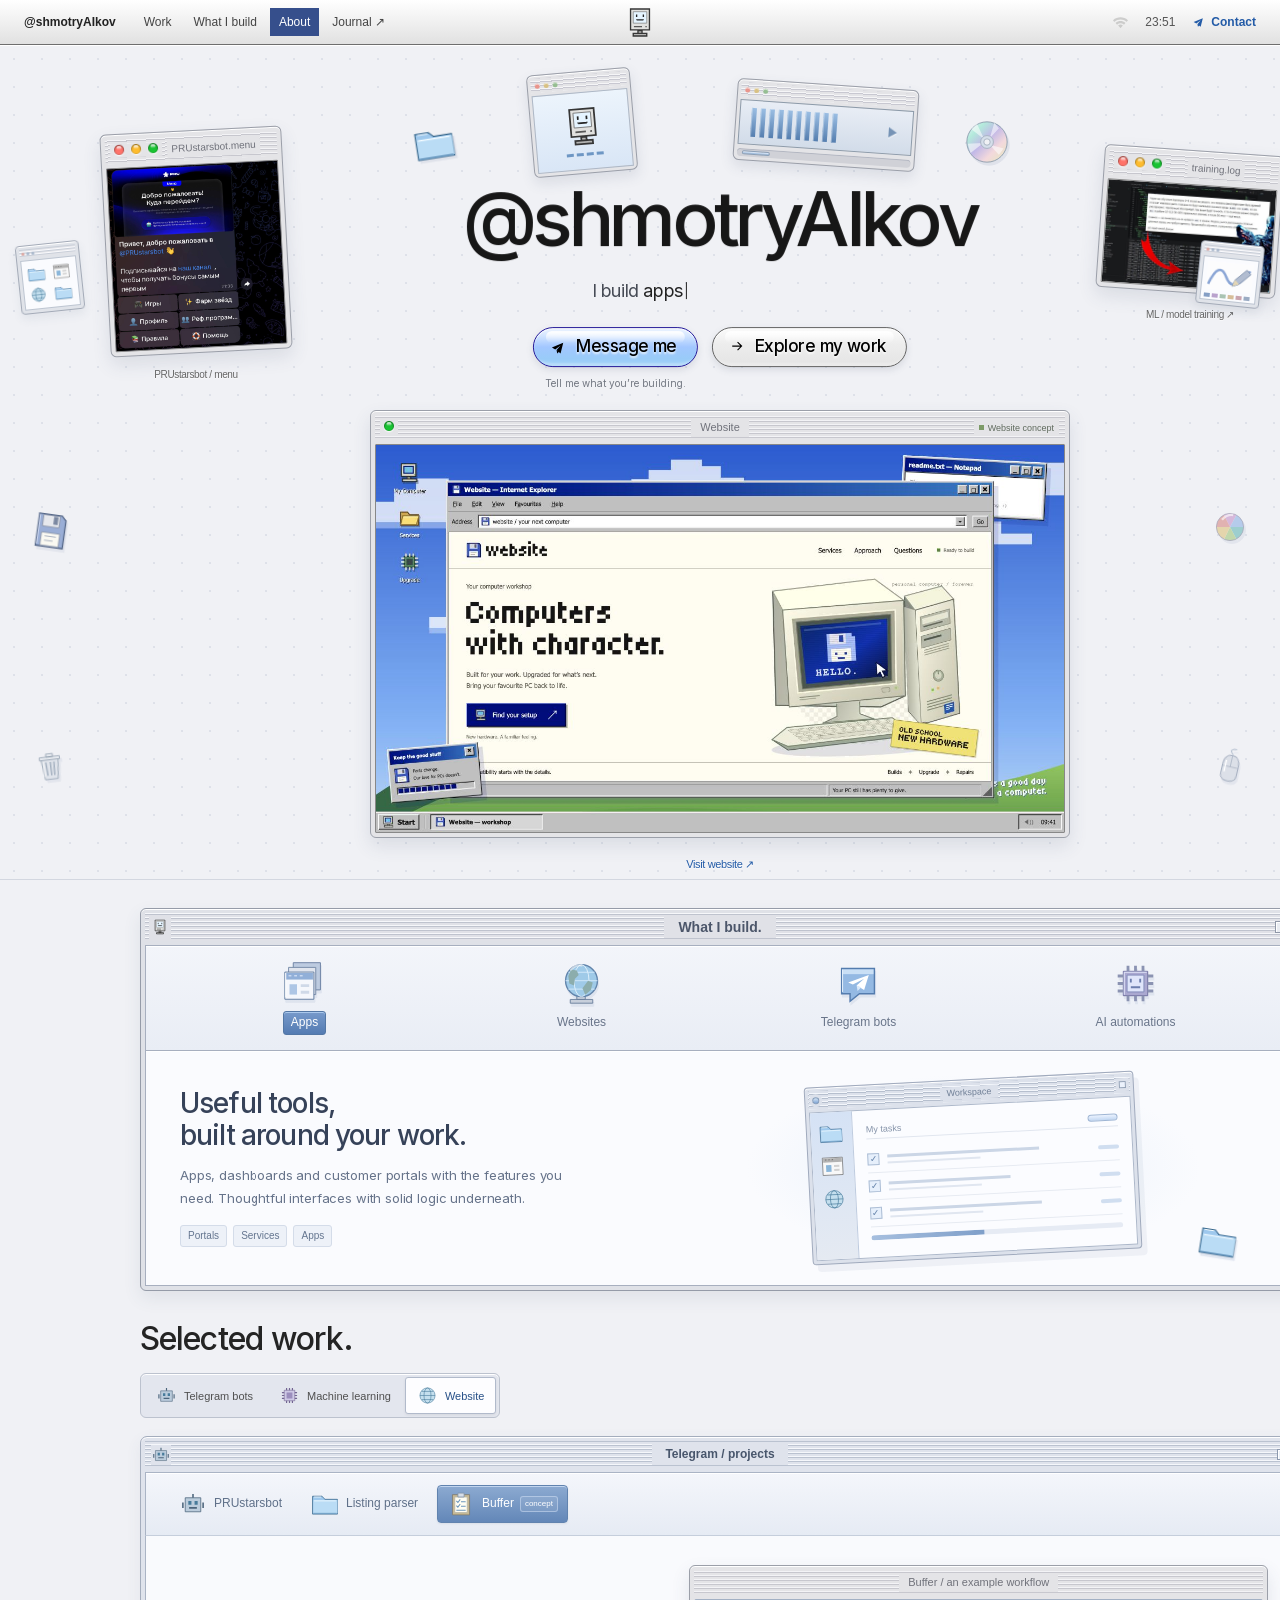
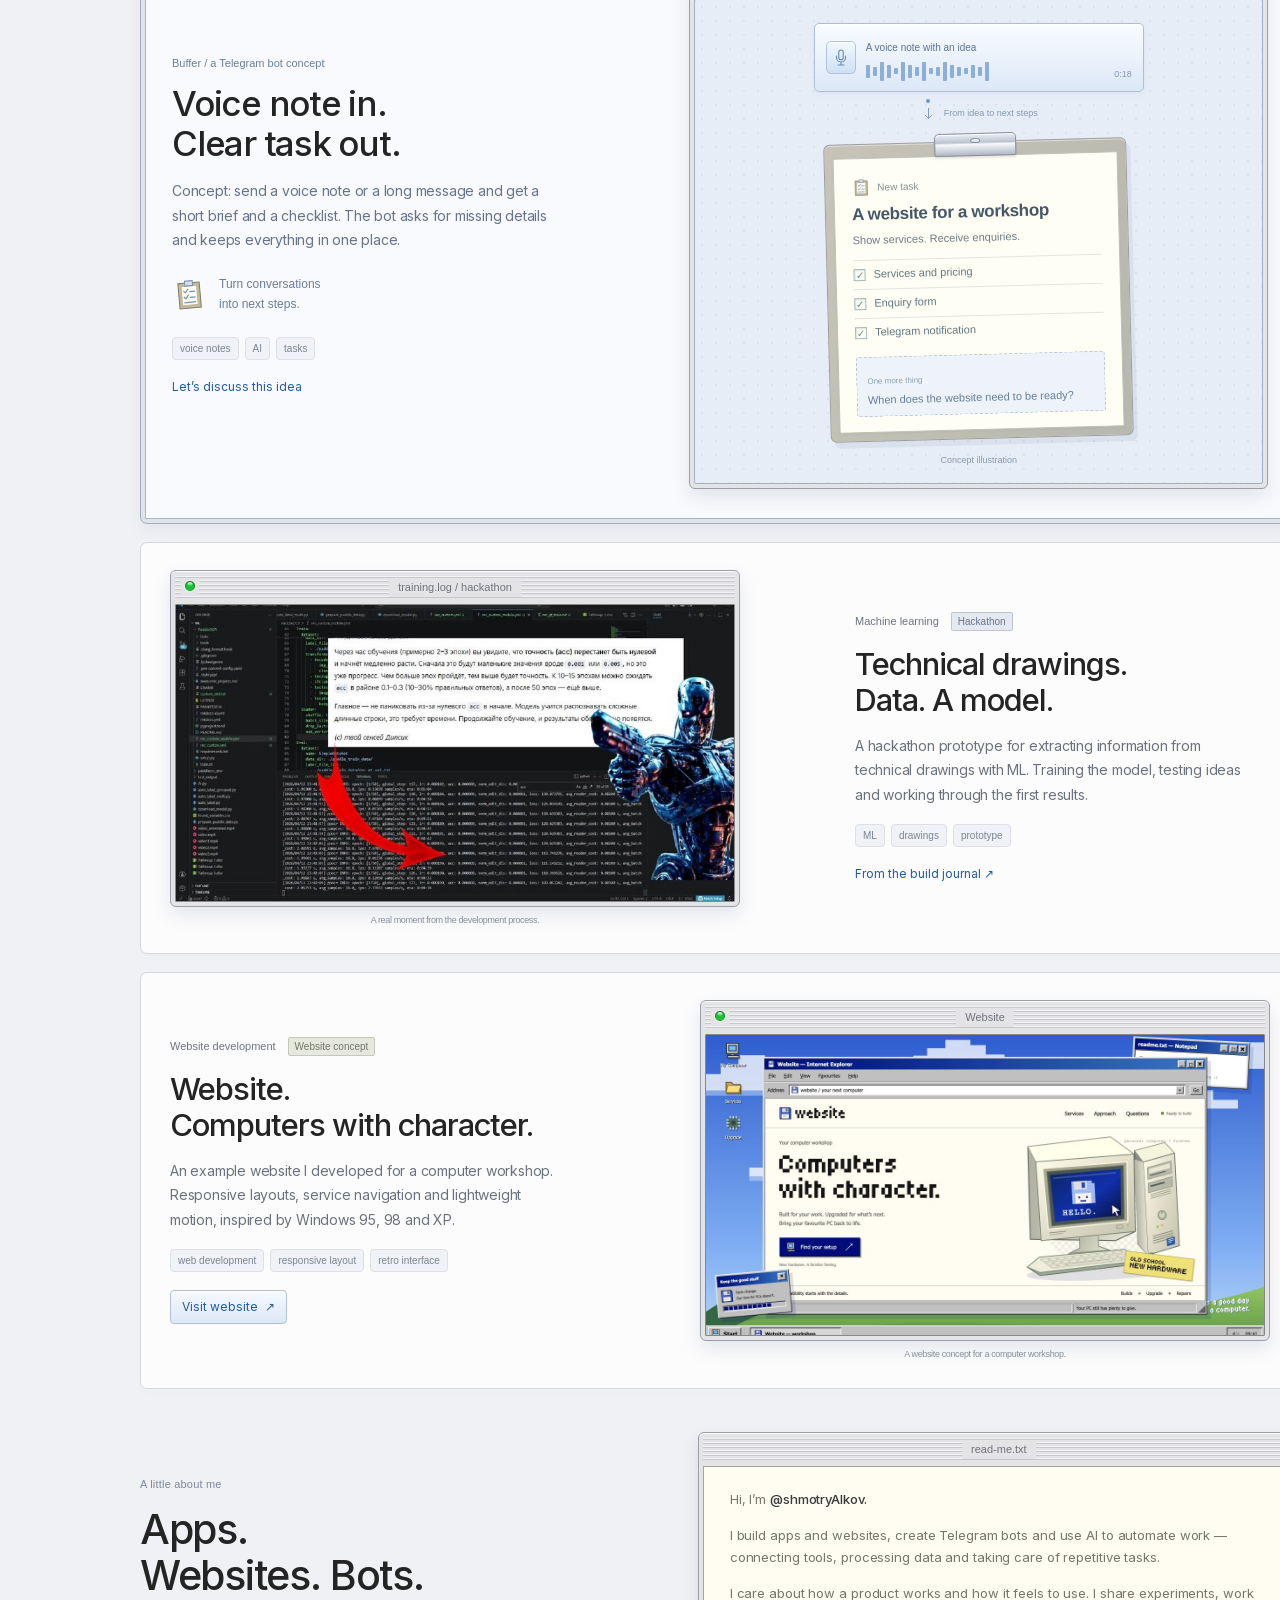
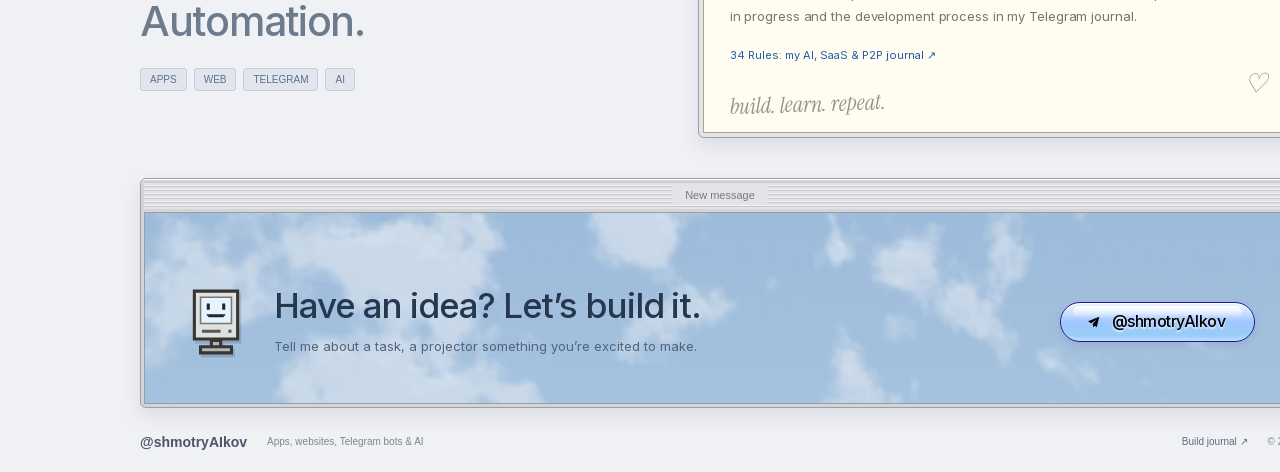
==== commit b01e930d: "Start portfolio animations automatically without a toggle" ====
--- a/shmotryAIkov.html
+++ b/shmotryAIkov.html
@@ -1,6 +1,6 @@
 <!doctype html>
 <html lang="en" class="inter_c15e96cb-module__0bjUvq__variable geist_mono_42eec60-module__Gb1_vG__variable instrument_serif_a12e2dce-module__PQFJYW__variable">
-<head><meta charset="utf-8"><meta name="viewport" content="width=device-width,initial-scale=1"><meta name="theme-color" content="#e7e9ee"><title>@shmotryAIkov — Developer</title><meta name="description" content="@shmotryAIkov builds apps, websites, Telegram bots and AI automations. Selected work, experiments and ways to get in touch."><link rel="icon" href="assets/dev-mark.svg"><link rel="stylesheet" href="style.css"><link rel="stylesheet" href="portfolio.css?v=motion-compat-2"><script>(()=>{const root=document.documentElement;let preference;try{preference=localStorage.getItem('portfolio-motion')}catch{}root.dataset.motion=['on','off'].includes(preference)?preference:(matchMedia('(prefers-reduced-motion:reduce)').matches?'off':'on');root.classList.add('js-reveal');setTimeout(()=>{if(!root.dataset.ready)root.classList.remove('js-reveal')},3000)})()</script></head>
+<head><meta charset="utf-8"><meta name="viewport" content="width=device-width,initial-scale=1"><meta name="theme-color" content="#e7e9ee"><title>@shmotryAIkov — Developer</title><meta name="description" content="@shmotryAIkov builds apps, websites, Telegram bots and AI automations. Selected work, experiments and ways to get in touch."><link rel="icon" href="assets/dev-mark.svg"><link rel="stylesheet" href="style.css"><link rel="stylesheet" href="portfolio.css?v=automatic-motion-4"><script>(()=>{const root=document.documentElement;root.classList.add('js-reveal');setTimeout(()=>{if(!root.dataset.ready)root.classList.remove('js-reveal')},3000)})()</script></head>
 <body>
 <svg width="0" height="0" aria-hidden="true" style="position:absolute"><defs><symbol id="telegram" viewBox="0 0 24 24"><path d="m3 11 17-7-4 16-6-5 6-7-8 6z" fill="currentColor"/><path d="m10 15 1 5 3-3" fill="currentColor"/></symbol><symbol id="arrow" viewBox="0 0 24 24"><path d="M5 12h14m-6-6 6 6-6 6" fill="none" stroke="currentColor" stroke-width="1.7"/></symbol><symbol id="code" viewBox="0 0 48 31"><path d="m15 7-8 8 8 8m18-16 8 8-8 8M28 3l-8 25" fill="none" stroke="currentColor" stroke-width="3" stroke-linecap="round" stroke-linejoin="round"/></symbol><symbol id="happy-mac" viewBox="0 0 40 44"><path d="M6 2h28v31H6z" fill="#e1e1df" stroke="#363636" stroke-width="2"/><path d="M10 6h20v17H10z" fill="#e5f4ff" stroke="#777"/><path d="M15 10v4m10-4v4m-10 4h10m-10-1v1m10-1v1" stroke="#252525" stroke-width="2"/><path d="M11 28h12m5 0h2" stroke="#575757" stroke-width="2"/><path d="M17 34h6v4h-6zM10 38h20v4H10z" fill="#b4b4b3" stroke="#363636" stroke-width="2"/></symbol><symbol id="mac-folder" viewBox="0 0 36 32"><path d="M2 6h12l4 4h16v19H2z" fill="#9ec8ed" stroke="#38688d"/><path d="M3 11h31v17H3z" fill="#badcf5"/><path d="M4 12h28M4 7h9" stroke="#f3fbff"/><path d="M3 28h30" stroke="#6899c0"/></symbol><symbol id="app-icon" viewBox="0 0 36 32"><path d="M3 3h30v26H3z" fill="#f8f8f8" stroke="#666"/><path d="M4 4h28v6H4z" fill="#b2b2b2"/><path d="M7 6h2m3 0h2m3 0h2" stroke="#555"/><path d="M8 14h8v10H8z" fill="#8ab6da"/><path d="M20 14h8v3h-8zm0 6h8v3h-8z" fill="#d1d1d1"/></symbol><symbol id="web-icon" viewBox="0 0 36 32"><circle cx="18" cy="16" r="13" fill="#c4dfee" stroke="#477b9b"/><ellipse cx="18" cy="16" rx="6" ry="13" fill="none" stroke="#477b9b"/><path d="M5 16h26M8 9h20M8 23h20" stroke="#477b9b"/></symbol><symbol id="buffer-icon" viewBox="0 0 36 32"><path d="M7 4h22v26H7z" fill="#c7b994" stroke="#7c786d"/><path d="M10 7h16v20H10z" fill="#fffdf2" stroke="#b7b5a5"/><path d="M14 2h8v5h-8z" fill="#d6dee9" stroke="#7d8fa6"/><path d="m12 12 2 2 3-4m1 3h6m-12 5 2 2 3-4m1 3h6m-12 5h12" fill="none" stroke="#6b96bd" stroke-width="1.3"/></symbol><symbol id="bot-icon" viewBox="0 0 36 32"><path d="M8 8h20v18H8z" fill="#bbccdc" stroke="#4c657c"/><path d="M18 3v5M5 14v7m26-7v7" stroke="#4c657c" stroke-width="2"/><path d="M12 12h4v5h-4zm8 0h4v5h-4z" fill="#477b9b"/><path d="M13 21h10" stroke="#4c657c" stroke-width="2"/></symbol><symbol id="ai-icon" viewBox="0 0 36 32"><path d="M9 7h18v18H9z" fill="#cec8e5" stroke="#736592"/><path d="M13 11h10v10H13z" fill="#9b8ebd"/><path d="M13 3v4m5-4v4m5-4v4M13 25v4m5-4v4m5-4v4M5 11h4m-4 5h4m-4 5h4m18-10h4m-4 5h4m-4 5h4" stroke="#736592" stroke-width="2"/></symbol><symbol id="service-apps-icon" viewBox="0 0 48 48"><path d="M12 5h29v29H12z" fill="#bdcbe0" stroke="#6b81a3"/><path d="M7 10h29v29H7z" fill="#e1e5ee" stroke="#768aa8"/><path d="M3 15h31v29H3z" fill="#f5f7fc" stroke="#617b9f"/><path d="M4 16h29v7H4z" fill="#91afd8"/><path d="M7 19h3m3 0h3m3 0h3" stroke="#eaf2ff"/><path d="M8 28h8v11H8z" fill="#aec6e5"/><path d="M20 28h9v3h-9zm0 7h9v3h-9z" fill="#cfd9e8"/><path d="M4 16v26" stroke="#fff"/></symbol>
 <symbol id="service-web-icon" viewBox="0 0 48 48"><path d="M19 35h9v6h-9zM12 41h24v4H12z" fill="#c7cfdb" stroke="#6c829e"/><circle cx="24" cy="21" r="17" fill="#9fcae8" stroke="#6284ab" stroke-width="1.5"/><ellipse cx="24" cy="21" rx="8" ry="17" fill="none" stroke="#e2f2fc"/><path d="M7 21h34M10 12h28M10 30h28" stroke="#d4eafb"/><path d="m13 9 6 1 2 5-4 4-1 7-5-2-1-8zm18 12 5 2-2 8-6 5-3-7z" fill="#8cadac"/><path d="M12 10q6-7 13-5" stroke="#fff" fill="none" stroke-width="2" opacity=".6"/></symbol>
@@ -17,7 +17,7 @@
 <svg class="edge-icon edge-mouse" viewBox="0 0 40 48"><path d="M20 10q11 0 11 14v13q0 9-11 9T9 37V24q0-14 11-14z" fill="#dce0e8" stroke="#8d99ad"/><path d="M20 10v16M10 26h20" fill="none" stroke="#a5afbf"/><path d="M20 9q-8-8 4-8" fill="none" stroke="#92a2ba"/><path d="M13 18v16" stroke="#fff" stroke-width="2"/></svg>
 </div>
 <div class="stage portfolio-stage">
-<header class="menubar"><div class="menubar-row"><nav class="portfolio-nav" aria-label="Main navigation"><a href="#" class="nav-brand">@shmotryAIkov</a><a href="#projects">Work</a><a href="#services">What I build</a><a href="#about">About</a><a href="https://t.me/chilovuyparen2" target="_blank" rel="noopener">Journal ↗</a></nav><button class="logo-link dev-logo" aria-label="Back to top"><svg viewBox="0 0 40 44"><use href="#happy-mac"/></svg></button><div class="portfolio-status"><span class="status-wifi" aria-hidden="true"><img src="assets/nav-wifi.svg" alt=""></span><button class="motion-toggle" type="button" aria-label="Pause animations" aria-pressed="true" title="Pause animations" hidden><svg viewBox="0 0 20 20" aria-hidden="true"><path class="motion-pause" d="M6 4v12M14 4v12" fill="none" stroke="currentColor" stroke-width="3"/><path class="motion-play" d="m6 3 11 7-11 7z" fill="currentColor"/></svg></button><time class="portfolio-clock">00:00</time><a href="https://t.me/shmotryAIkov" target="_blank" rel="noopener"><svg viewBox="0 0 24 24"><use href="#telegram"/></svg> Contact</a><button class="portfolio-menu" aria-label="Open menu" aria-expanded="false"><span></span><span></span></button></div></div><nav class="portfolio-mobile-nav" aria-label="Mobile navigation" hidden><a href="#projects">Work</a><a href="#services">What I build</a><a href="#about">About</a><a href="https://t.me/chilovuyparen2" target="_blank" rel="noopener">Telegram journal ↗</a></nav></header>
+<header class="menubar"><div class="menubar-row"><nav class="portfolio-nav" aria-label="Main navigation"><a href="#" class="nav-brand">@shmotryAIkov</a><a href="#projects">Work</a><a href="#services">What I build</a><a href="#about">About</a><a href="https://t.me/chilovuyparen2" target="_blank" rel="noopener">Journal ↗</a></nav><button class="logo-link dev-logo" aria-label="Back to top"><svg viewBox="0 0 40 44"><use href="#happy-mac"/></svg></button><div class="portfolio-status"><span class="status-wifi" aria-hidden="true"><img src="assets/nav-wifi.svg" alt=""></span><time class="portfolio-clock">00:00</time><a href="https://t.me/shmotryAIkov" target="_blank" rel="noopener"><svg viewBox="0 0 24 24"><use href="#telegram"/></svg> Contact</a><button class="portfolio-menu" aria-label="Open menu" aria-expanded="false"><span></span><span></span></button></div></div><nav class="portfolio-mobile-nav" aria-label="Mobile navigation" hidden><a href="#projects">Work</a><a href="#services">What I build</a><a href="#about">About</a><a href="https://t.me/chilovuyparen2" target="_blank" rel="noopener">Telegram journal ↗</a></nav></header>
 <main>
 <section class="hero portfolio-hero" aria-labelledby="hero-title"><div class="abs ambient-decor ambient-mac" aria-hidden="true"><div class="win"><div class="ambient-title"><i></i><i></i><i></i></div><div class="ambient-mac-screen"><svg viewBox="0 0 40 44"><use href="#happy-mac"/></svg><span class="ambient-boot"><i></i><i></i><i></i><i></i></span></div></div></div>
 <div class="abs ambient-decor ambient-player" aria-hidden="true"><div class="win"><div class="ambient-title"><i></i><i></i><i></i></div><div class="ambient-player-screen"><div class="ambient-equalizer"><i></i><i></i><i></i><i></i><i></i><i></i><i></i><i></i><i></i><i></i></div><svg class="ambient-play" viewBox="0 0 24 24"><path d="m8 5 11 7-11 7z" fill="currentColor"/></svg></div><div class="ambient-player-track"><i></i></div></div></div>
@@ -102,5 +102,5 @@
 </article><article class="case-row reverse work-row reveal-group" id="ml-work"><div class="case-copy will-reveal"><div class="case-meta"><span>Machine learning</span><span class="case-badge">Hackathon</span></div><h3>Technical drawings.<br>Data. A model.</h3><p>A hackathon prototype for extracting information from technical drawings with ML. Training the model, testing ideas and working through the first results.</p><div class="case-tags"><span>ML</span><span>drawings</span><span>prototype</span></div><a class="case-source" href="https://t.me/chilovuyparen2/494" target="_blank" rel="noopener">From the build journal ↗</a></div><div class="case-visual will-reveal"><div class="win"><div class="bar"><div class="dots"><button data-photo="assets/work-494.jpg" data-title="ML — model training" data-source="https://t.me/chilovuyparen2/494" aria-label="Enlarge: ML — model training"><img src="assets/win-zoom.png" alt=""></button></div><span>training.log / hackathon</span></div><button class="case-photo" data-photo="assets/work-494.jpg" data-title="ML — model training" data-source="https://t.me/chilovuyparen2/494" aria-label="Open the ML project photo"><img src="assets/work-494.jpg" width="800" height="424" loading="lazy" decoding="async" alt="Original photo of ML model training at a hackathon"></button></div><span class="win-caption">A real moment from the development process.</span></div></article><article class="case-row work-row reveal-group" id="website-work"><div class="case-copy will-reveal"><div class="case-meta"><span>Website development</span><span class="case-badge design-badge">Website concept</span></div><h3>Website.<br>Computers with character.</h3><p>An example website I developed for a computer workshop. Responsive layouts, service navigation and lightweight motion, inspired by Windows 95, 98 and XP.</p><div class="case-tags"><span>web development</span><span>responsive layout</span><span>retro interface</span></div><a class="case-source project-visit-link" href="projects/website.html" target="_blank" rel="noopener">Visit website <span aria-hidden="true">↗</span></a></div><div class="case-visual will-reveal"><div class="win"><div class="bar"><div class="dots"><button data-photo="assets/website-preview.jpg" data-title="Computer workshop website" aria-label="Enlarge: Computer workshop website"><img src="assets/win-zoom.png" alt=""></button></div><span>Website</span></div><button class="case-photo retro-case-photo" data-photo="assets/website-preview.jpg" data-title="Computer workshop website" aria-label="Enlarge the website preview"><img src="assets/website-preview.jpg" width="1280" height="720" loading="lazy" decoding="async" alt="Computer workshop website, inspired by Windows 95, 98 and XP"></button></div><span class="win-caption">A website concept for a computer workshop.</span></div></article></section><section class="portfolio-section about-section" id="about"><div class="about-layout reveal-group"><div class="about-heading will-reveal"><span class="section-label">A little about me</span><h2>Apps.<br>Websites. Bots.<br><span>Automation.</span></h2><div class="about-stack"><span>APPS</span><span>WEB</span><span>TELEGRAM</span><span>AI</span></div></div><div class="about-note win will-reveal"><div class="bar"><span>read-me.txt</span></div><div class="about-note-content"><p>Hi, I’m <strong>@shmotryAIkov.</strong></p><p>I build apps and websites, create Telegram bots and use AI to automate work — connecting tools, processing data and taking care of repetitive tasks.</p><p>I care about how a product works and how it feels to use. I share experiments, work in progress and the development process in my Telegram journal.</p><a href="https://t.me/chilovuyparen2" target="_blank" rel="noopener">34 Rules: my AI, SaaS & P2P journal ↗</a><span class="note-signature">build. learn. repeat. <b>♡</b></span></div></div></div></section>
 <section class="contact-section reveal-group" id="contact"><div class="contact-title"><span>New message</span><img src="assets/win-zoom.png" alt=""></div><div class="contact-sky" aria-hidden="true"></div><div class="contact-content"><svg class="contact-mac will-reveal" viewBox="0 0 40 44" aria-hidden="true"><use href="#happy-mac"/></svg><span class="section-label will-reveal">Start with hello</span><h2 class="will-reveal">Have an idea?<br> Let’s build it.</h2><p class="will-reveal">Tell me about a task, a project<br>or something you’re excited to make.</p><a class="btn mac will-reveal" href="https://t.me/shmotryAIkov" target="_blank" rel="noopener"><div class="gloss"></div><svg class="ico" viewBox="0 0 24 24"><use href="#telegram"/></svg><span>@shmotryAIkov</span></a></div></section>
 </main><footer class="portfolio-footer"><a href="#">@shmotryAIkov</a><span>Apps, websites, Telegram bots & AI</span><a href="https://t.me/chilovuyparen2" target="_blank" rel="noopener">Build journal ↗</a><span>© 2026</span></footer>
-</div><script src="portfolio.js?v=motion-compat-2" defer></script>
+</div><script src="portfolio.js?v=automatic-motion-4" defer></script>
 </body></html>
--- a/portfolio.css
+++ b/portfolio.css
@@ -21,7 +21,7 @@
 }
 @media(min-width:601px) and (max-width:1023px){.portfolio-hero>.float-ml{left:calc(50% - 255px)!important}.portfolio-hero>.float-mcp{right:calc(50% - 255px)!important}.portfolio-headline .headline{font-size:58px!important}.portfolio-headline .btn{font-size:14px!important;padding-inline:17px!important}.portfolio-hero>#hero-center{top:163px!important}.portfolio-hero>#big-video{top:360px!important}.portfolio-hero{height:calc(464px + min(640px,100vw - 28px)*.5625)!important}.about-layout{grid-template-columns:.8fr 1.2fr;gap:28px}.about-heading h2{font-size:30px}}
 @media(max-width:360px){.portfolio-hero>.float-ml{left:10px!important}.portfolio-hero>.float-mcp{right:10px!important}.float-ml .screen{width:82px;height:70px}.float-mcp .screen{width:89px;height:59px}.portfolio-headline .headline{font-size:30px!important;letter-spacing:-1.8px!important}.portfolio-headline .subtitle{font-size:13px!important}.typing-role{min-width:145px}.portfolio-headline .btns{gap:8px!important}.portfolio-headline .btn{font-size:11px!important;padding-inline:10px!important}.services-grid .process-card{padding-inline:9px}.process-card h3{font-size:13px}.process-icon{width:23px;height:22px}.project-shortcuts a{font-size:8px;gap:3px}.project-shortcuts a>svg{width:17px;height:17px}.case-row,.case-row.reverse{padding-inline:13px}.case-copy h3{font-size:25px}.contact-content h2{font-size:26px}}
-@media(prefers-reduced-motion:reduce){html:not([data-motion="on"]){scroll-behavior:auto}html:not([data-motion="on"]) .js-reveal .will-reveal{opacity:1;translate:0;transition:none}html:not([data-motion="on"]) .portfolio-hero>.abs{animation:none}html:not([data-motion="on"]) .typing-role:after,html:not([data-motion="on"]) .contact-sky{animation:none}html:not([data-motion="on"]) .photo-window .win,html:not([data-motion="on"]) .btn,html:not([data-motion="on"]) .case-photo>img,html:not([data-motion="on"]) .telegram-photo-pair>.bot-shot,html:not([data-motion="on"]) .portfolio-folder img,html:not([data-motion="on"]) .dev-logo svg{transition:none}html:not([data-motion="on"]) .photo-window.hovered .win,html:not([data-motion="on"]) .telegram-photo-pair>.bot-shot:hover,html:not([data-motion="on"]) .btn:hover{transform:none}}
+
 /* Motion pass: fewer objects, softer Aqua-era windows, stronger action feedback. */
 :root{--desktop:#f0f1f5;--platinum:#e4e4e7;--paper:#fbfbfd}
 .portfolio-hero{background-image:radial-gradient(#8591a92a .8px,transparent 1px);background-size:28px 28px;border-bottom-color:#d3d7e0;height:835px}
@@ -48,14 +48,14 @@
 @media(max-width:1023px){.portfolio-hero{height:calc(395px + min(640px,100vw - 28px)*.5625)!important}.portfolio-hero>#hero-center{top:156px!important}.portfolio-hero>#big-video{top:329px!important}.portfolio-stage .showcase-feature .win .bar>span:not(.project-status){font-size:10px}.portfolio-stage .case-visual .win .bar>span:not(.project-status){font-size:10px;margin-left:15px;max-width:calc(100% - 45px)}.portfolio-stage .portfolio-float .win .bar>span:not(.project-status){font-size:7px!important}.float-ml .win{transform:rotate(-3deg)}.float-mcp .win{transform:rotate(4deg)}.showcase-feature .win{transform:none}.portfolio-stage .project-feature .win .dots{gap:0}.projects-section>.section-intro{padding:0 3px 14px}.projects-section .section-intro h2{font-size:28px}.project-shortcuts{display:flex;justify-content:space-between;margin-bottom:15px;padding:3px}.project-shortcuts a{font-size:9px;padding:6px 5px;gap:4px;flex:1;justify-content:center}.project-shortcuts a>svg{width:17px;height:17px}.case-row,.case-row+.case-row{padding:23px 16px;margin:0 0 15px}.js-reveal .case-copy.will-reveal,.js-reveal .reverse .case-copy.will-reveal{translate:0 14px}.js-reveal .case-visual.will-reveal{translate:0 23px;scale:.96}.js-reveal .is-visible .case-copy.will-reveal,.js-reveal .is-visible .case-visual.will-reveal{translate:0 0;scale:1}.contact-content .btn{margin-top:18px}}
 @media(min-width:601px) and (max-width:1023px){.portfolio-hero{height:calc(408px + min(640px,100vw - 28px)*.5625)!important}.portfolio-hero>#big-video{top:342px!important}}
 @media(max-width:360px){.project-shortcuts a{font-size:8px;padding-inline:3px}.project-shortcuts a>svg{width:15px;height:15px}}
-@media(prefers-reduced-motion:reduce){html:not([data-motion="on"]) .portfolio-headline .headline,html:not([data-motion="on"]) .portfolio-headline .subtitle,html:not([data-motion="on"]) .portfolio-headline .btns,html:not([data-motion="on"]) .portfolio-hero>.float-ml,html:not([data-motion="on"]) .portfolio-hero>.float-mcp,html:not([data-motion="on"]) .portfolio-hero>.showcase-feature,html:not([data-motion="on"]) .portfolio-dialog::backdrop{animation:none;filter:none}html:not([data-motion="on"]) .float-ml .win,html:not([data-motion="on"]) .float-mcp .win,html:not([data-motion="on"]) .showcase-feature .win{transform:none;transition:none}html:not([data-motion="on"]) .js-reveal .case-copy.will-reveal,html:not([data-motion="on"]) .js-reveal .case-visual.will-reveal,html:not([data-motion="on"]) .js-reveal .reverse .case-copy.will-reveal{opacity:1;translate:0;scale:1;transition:none}html:not([data-motion="on"]) .btn:after,html:not([data-motion="on"]) .case-photo:after,html:not([data-motion="on"]) .showcase-screen:after{display:none}html:not([data-motion="on"]) .telegram-photo-pair>.bot-shot:hover{transform:none}}
+
 /* Put useful context in the top space, instead of restoring decorative clutter. */
 .hero-intro{position:absolute;left:50%;top:32px;transform:translateX(-50%);width:360px;max-width:calc(100% - 32px);text-align:center;font-size:15px;line-height:1.55;letter-spacing:-.25px;color:#5b6578;margin:0;animation:soft-enter .8s .1s cubic-bezier(.16,1,.3,1) both;z-index:2}.hero-intro>span{display:block;margin-bottom:8px;font-size:10px;color:#8c94a3;letter-spacing:.2px}.portfolio-headline .subtitle{font-size:18px}
 @media(max-width:1023px){.hero-intro{top:22px;width:300px;font-size:13px;line-height:1.5}.hero-intro>span{font-size:9px;margin-bottom:6px}}
 @media(max-width:600px){.hero-intro{top:13px;width:calc(100% - 32px);max-width:340px;font-size:11px;line-height:1.4}.hero-intro>span{display:none}.hero-intro br{display:none}.portfolio-hero>.float-ml{top:70px!important}.portfolio-hero>.float-mcp{top:83px!important}.portfolio-hero>#hero-center{top:200px!important}.portfolio-hero>#big-video{top:373px!important}.portfolio-hero{height:calc(439px + min(640px,100vw - 28px)*.5625)!important}}
-@media(prefers-reduced-motion:reduce){html:not([data-motion="on"]) .hero-intro{animation:none}}
+
 @media(min-width:601px) and (max-width:1023px) and (hover:hover) and (pointer:fine){.float-ml .win{transform:translate(var(--pointer-x,0px),var(--pointer-y,0px)) rotate(-3deg)}.float-mcp .win{transform:translate(calc(var(--pointer-x,0px)*-.7),calc(var(--pointer-y,0px)*-.8)) rotate(4deg)}.showcase-feature .win{transform:perspective(1100px) rotateX(var(--tilt-x,0deg)) rotateY(var(--tilt-y,0deg))}}
-@media(prefers-reduced-motion:reduce){html:not([data-motion="on"]) .float-ml .win,html:not([data-motion="on"]) .float-mcp .win,html:not([data-motion="on"]) .showcase-feature .win{transform:none}}
+
 /* Passive Mac details: lightweight CSS motion, with no audio or frame loop. */
 .ambient-decor{pointer-events:none;z-index:2;user-select:none;display:block}.ambient-decor .win{width:100%;padding:3px;box-shadow:inset 0 1px #fff,0 6px 13px #42536e20}.ambient-title{height:14px;display:flex;align-items:center;gap:4px;padding:1px 4px;background:repeating-linear-gradient(0deg,#e4e4e7 0 2px,#c8c8d1 2px 3px,#f5f5f7 3px 4px);margin-bottom:3px}.ambient-title i{height:5px;width:5px;display:block;border-radius:50%;background:#aab6c8;box-shadow:inset 0 1px #fff8}.ambient-title i:first-child{background:#e9958c}.ambient-title i:nth-child(2){background:#d8c184}.ambient-title i:nth-child(3){background:#96be92}.ambient-mac{left:530px;top:26px;width:104px}.ambient-mac>.win{animation:ambient-float-a 6.5s -1.4s ease-in-out infinite;transform:rotate(-5deg)}.ambient-mac-screen{height:78px;background:linear-gradient(#ecf4fc,#d9e6f6);border:1px solid #adb8c7;display:flex;align-items:center;flex-direction:column;justify-content:center;gap:7px}.ambient-mac-screen>svg{width:35px;height:39px}.ambient-boot{display:flex;gap:3px}.ambient-boot i{height:3px;width:7px;background:#6e97c4;animation:ambient-boot 2s ease-in-out infinite}.ambient-boot i:nth-child(2){animation-delay:.15s}.ambient-boot i:nth-child(3){animation-delay:.3s}.ambient-boot i:nth-child(4){animation-delay:.45s}.ambient-player{left:735px;top:39px;width:182px}.ambient-player>.win{animation:ambient-float-b 7.8s -3.5s ease-in-out infinite;transform:rotate(4deg)}.ambient-player-screen{height:45px;display:flex;align-items:center;gap:12px;padding:7px 11px;border:1px solid #8d9baa;background:linear-gradient(#e8edf5,#d2dce9)}.ambient-equalizer{display:flex;gap:4px;align-items:flex-end;height:29px;flex:1}.ambient-equalizer i{height:100%;width:5px;transform-origin:bottom;background:linear-gradient(#9bbee3,#557eaf);box-shadow:inset 1px 0 #fff5;animation:ambient-eq 1.15s ease-in-out infinite alternate}.ambient-equalizer i:nth-child(2n){animation-duration:.84s;animation-delay:-.6s}.ambient-equalizer i:nth-child(3n){animation-duration:1.4s;animation-delay:-.2s}.ambient-equalizer i:nth-child(5n){animation-duration:.93s;animation-delay:-1.1s}.ambient-play{width:18px;height:18px;color:#7693b5;filter:drop-shadow(0 1px #fff)}.ambient-player-track{height:8px;background:#d0d1d7;margin-top:4px;padding:2px 5px;box-shadow:inset 0 1px #b3b7c2;border-radius:4px}.ambient-player-track i{display:block;width:28px;height:4px;border-radius:3px;background:linear-gradient(#edf4ff,#8aafd6);border:1px solid #8b9fb6;animation:ambient-slider 8s ease-in-out infinite alternate}.ambient-folder{left:414px;top:80px;width:41px}.ambient-folder>svg{width:100%;height:auto;animation:ambient-float-a 5.7s -2s ease-in-out infinite;transform:rotate(-9deg);filter:drop-shadow(2px 3px #758aab24)}.ambient-disc{left:965px;top:75px;width:44px}.ambient-disc>svg{width:100%;height:auto;animation:ambient-disc-spin 18s linear infinite;filter:drop-shadow(2px 3px #758aab24)}
 .photo-window>.win{animation:ambient-float-a 7s -2s ease-in-out infinite}.float-mcp>.win{animation:ambient-float-b 8.5s -3s ease-in-out infinite}.showcase-feature>.win{animation:ambient-feature 9s -2.5s ease-in-out infinite}.dragging>.win{animation-play-state:paused!important}.portfolio-hero.motion-observed:not(.ambient-visible) .win,.portfolio-hero.motion-observed:not(.ambient-visible) .ambient-decor svg,.portfolio-hero.motion-observed:not(.ambient-visible) .ambient-decor i{animation-play-state:paused}
@@ -63,12 +63,12 @@
 @media(max-width:1023px){.portfolio-hero>.ambient-decor{display:block!important}.ambient-mac{left:calc(50% - 90px);top:22px;width:76px}.ambient-mac-screen{height:57px;gap:4px}.ambient-mac-screen>svg{height:32px;width:29px}.ambient-title{height:11px;margin-bottom:2px;gap:3px}.ambient-title i{width:4px;height:4px}.ambient-player{left:calc(50% + 18px);top:39px;width:114px}.ambient-player-screen{height:37px;padding:5px 6px;gap:5px}.ambient-equalizer{gap:3px;height:24px}.ambient-equalizer i{width:4px}.ambient-equalizer i:nth-child(n+8){display:none}.ambient-play{width:14px;height:14px}.ambient-player-track{height:7px;margin-top:3px;padding:2px 4px}.ambient-player-track i{width:20px;height:3px;animation-name:ambient-slider-small}.ambient-folder{left:max(16px,calc(50% - 320px));top:132px;width:31px}.ambient-disc{left:auto;right:max(16px,calc(50% - 320px));top:128px;width:33px}}
 @media(max-width:600px){.ambient-mac{left:calc(50% - 38px);top:13px}.ambient-player{left:calc(50% - 57px);top:102px}.ambient-folder{left:calc(50% - 72px);top:31px;width:25px}.ambient-disc{left:calc(50% + 67px);right:auto;top:23px;width:26px}}
 @keyframes ambient-slider-small{from{translate:0 0}to{translate:65px 0}}
-@media(prefers-reduced-motion:reduce){html:not([data-motion="on"]) .ambient-decor .win,html:not([data-motion="on"]) .ambient-decor svg,html:not([data-motion="on"]) .ambient-decor i,html:not([data-motion="on"]) .photo-window>.win,html:not([data-motion="on"]) .showcase-feature>.win{animation:none!important}}
+
 /* Narrow desktop margins carry a few floating Mac objects without covering work. */
 .edge-decor{position:fixed;top:27vh;bottom:13vh;width:64px;display:flex;flex-direction:column;align-items:center;justify-content:space-between;gap:30px;z-index:6;pointer-events:none;user-select:none}.edge-left{left:max(18px,calc((100vw - 1440px)/2 + 18px))}.edge-right{right:max(18px,calc((100vw - 1440px)/2 + 18px))}.edge-window{width:64px;border:1px solid #a3aab7;border-radius:4px;background:#e0e3e9;padding:3px;box-shadow:inset 0 1px #fff,0 5px 10px #42536e14;animation:ambient-float-a 7.5s -2s ease-in-out infinite;transform:rotate(-6deg)}.edge-title{height:8px;background:repeating-linear-gradient(0deg,#e2e3e8 0 1px,#c8ced8 1px 2px,#fafafd 2px 3px);display:flex;align-items:center;gap:2px;padding:0 2px;margin-bottom:3px}.edge-title i{width:3px;height:3px;border-radius:50%;background:#a7b6cb}.edge-title i:first-child{background:#dda49e}.edge-finder-screen{display:grid;grid-template-columns:1fr 1fr;gap:4px 6px;background:#fafbfe;border:1px solid #bdc5d1;padding:5px}.edge-finder-screen svg{width:18px;height:17px}.edge-icon{display:block;width:34px;height:auto;filter:drop-shadow(2px 3px #758aab1c);animation:ambient-float-b 6.3s -1s ease-in-out infinite;transform:rotate(8deg)}.edge-floppy{width:35px;animation-delay:-3.5s}.edge-trash{width:30px;transform:rotate(-7deg);animation-duration:8.4s}.edge-paint{transform:rotate(6deg);animation-name:ambient-float-b;animation-duration:8.8s;animation-delay:-3s}.edge-paint-screen{background:#fafbfe;border:1px solid #bdc5d1;padding:2px}.edge-paint-screen>svg{width:100%;height:auto}.edge-paint-screen>span{display:flex;gap:2px;padding:2px 1px 0}.edge-paint-screen i{width:6px;height:4px;background:#859fc5}.edge-paint-screen i:nth-child(2){background:#b9a2cd}.edge-paint-screen i:nth-child(3){background:#a9c3b2}.edge-paint-screen i:nth-child(4){background:#d6bd99}.edge-paint-screen i:nth-child(5){background:#c9a4ae}.edge-paint-screen i:nth-child(6){background:#9aabc3}.edge-ball{animation:ambient-disc-spin 15s linear infinite;width:32px;transform:none}.edge-mouse{width:29px;transform:rotate(13deg);animation-duration:7s;animation-delay:-4s}
 @media(min-width:820px) and (max-width:1099px){.edge-decor{width:40px;top:31vh;bottom:15vh}.edge-left{left:9px}.edge-right{right:9px}.edge-window{width:40px;padding:2px}.edge-title{height:6px;margin-bottom:2px;gap:1px}.edge-title i{width:2px;height:2px}.edge-finder-screen{padding:3px;gap:2px}.edge-finder-screen svg{width:12px;height:11px}.edge-paint-screen{padding:1px}.edge-paint-screen>span{gap:1px}.edge-paint-screen i{height:3px;width:4px}.edge-icon{width:25px}.edge-trash,.edge-mouse{width:23px}}
 @media(max-width:819px){.edge-decor{display:none}}
-@media(prefers-reduced-motion:reduce){html:not([data-motion="on"]) .edge-decor .edge-window,html:not([data-motion="on"]) .edge-decor .edge-icon{animation:none}}
+
 @media(max-width:600px){.float-ml>.win{width:102px}.float-mcp>.win{width:110px}}
 @media(max-width:360px){.float-ml>.win{width:88px}.float-mcp>.win{width:95px}.ambient-player{left:calc(50% - 51px);width:102px}}
 /* Side objects belong to the first screen and scroll away with the page. */
@@ -83,10 +83,10 @@
 @media(max-width:600px){.service-tabs{padding:10px 3px 8px;gap:0}.service-tabs>button{padding:3px 0;gap:5px}.service-tabs>button>svg{height:38px;width:38px}.service-tabs>button>span{font-size:9px;white-space:normal;line-height:1.3;min-height:31px;display:flex;align-items:center;justify-content:center;padding:3px 4px;max-width:88px}.service-tabs>button[aria-selected="true"]>span{min-height:31px}.console-title{height:27px}.console-title h2{font-size:12px;padding-inline:9px}.service-panel{grid-template-columns:1fr;gap:14px;padding:20px 20px 17px;min-height:0}.service-description h3{font-size:25px;margin-bottom:11px}.service-description h3 br{display:none}.service-description p{font-size:12px;line-height:1.7;max-width:100%}.service-examples{margin-top:12px}.service-art{height:175px;margin:0 1px}.service-mini-window{width:285px;max-width:93%}.service-floating-icon{right:0;bottom:1px}.app-mini-body{height:142px}.app-mini-content{padding:8px 10px}.app-mini-row{height:26px}.bot-mini{width:265px}.web-mini-page{padding:9px 12px 8px}.web-mini-hero>svg{width:52px;height:58px;margin-right:20px}.web-mini-hero strong{font-size:25px}.ai-mini-flow{gap:9px;height:134px}.ai-flow-node{min-width:38px}.ai-flow-node>svg{width:35px;height:40px}.ai-flow-line{width:25px}.ai-processing:before{width:44px;height:44px;top:-3px}.ai-flow-node>span{font-size:8px}.service-preview-cursor{width:13px;height:18px}}
 @media(max-width:360px){.service-tabs>button>svg{width:33px;height:33px}.service-tabs>button>span{font-size:8px;max-width:73px;padding-inline:3px}.service-panel{padding-inline:15px}.service-description h3{font-size:23px}.service-examples>span{font-size:8px}.service-art{height:168px}.service-mini-window{max-width:96%}.ai-mini-flow{gap:6px;padding-inline:6px}.ai-flow-line{width:23px}.ai-flow-node{min-width:33px}.ai-flow-node>svg{width:32px;height:37px}}
 @keyframes service-data-flow-small{0%{translate:0 0;opacity:0}15%{opacity:1}80%{opacity:1}100%{translate:26px 0;opacity:0}}
-@media(prefers-reduced-motion:reduce){html:not([data-motion="on"]) .service-console *,html:not([data-motion="on"]) .service-console *:before,html:not([data-motion="on"]) .service-console *:after{animation:none!important;transition:none!important}}
+
 .service-description p{color:#66738a}.service-examples>span{color:#64758f}.service-console.motion-observed:not(.services-visible) *::before,.service-console.motion-observed:not(.services-visible) *::after,.service-panel[hidden] *::before,.service-panel[hidden] *::after{animation-play-state:paused!important}
 .js-reveal .service-console{opacity:0;translate:0 18px;scale:.98;transition:opacity .6s,translate .8s cubic-bezier(.16,1,.3,1),scale .8s cubic-bezier(.16,1,.3,1)}.js-reveal .service-console.is-visible{opacity:1;translate:0 0;scale:1}
-@media(prefers-reduced-motion:reduce){html:not([data-motion="on"]) .js-reveal .service-console{opacity:1;translate:0 0;scale:1;transition:none}}
+
 .service-panel:focus-visible{outline:2px dotted #9ab0cf;outline-offset:-4px}
 /* Give the role line room below the nickname, including during its entrance. */
 .portfolio-headline .subtitle{margin-top:10px;background:transparent!important}
@@ -297,8 +297,7 @@
   .parser-flow { --wire-length: 24px; gap: 6px; }
   .parser-flow-node { width: 51px; }
 }
-@media (prefers-reduced-motion: reduce) {html:not([data-motion="on"]) .parser-flow *,html:not([data-motion="on"]) .parser-flow *::after{ animation: none !important; }html:not([data-motion="on"]) .parser-flow-wire > i{ display: none; }html:not([data-motion="on"]) .parser-engine .parser-node-icon::after{ display: none; }html:not([data-motion="on"]) .telegram-project-tabs > button,html:not([data-motion="on"]) .parser-preview-button{ transition: none; }
-}
+
 
 /* Buffer is a proposed bot, illustrated as a physical Mac clipboard. */
 .telegram-project-tabs > button > span { display: flex; align-items: center; gap: 6px; }
@@ -404,8 +403,7 @@
   .buffer-wave { gap: 2px; }
   .buffer-paper { padding: 19px 13px 14px; }
 }
-@media (prefers-reduced-motion: reduce) {html:not([data-motion="on"]) .buffer-motion *,html:not([data-motion="on"]) .buffer-motion *::after{ animation: none !important; }html:not([data-motion="on"]) .buffer-transfer > i{ display: none; }
-}
+
 
 /* The featured website is also a real navigation target. */
 .showcase-screen.project-website-preview { display: block; line-height: 0; }
@@ -413,16 +411,7 @@
 .project-website-link:hover, .project-visit-link:hover { text-decoration: underline; }
 .project-visit-link { display: inline-flex; align-items: center; gap: 7px; border: 1px solid #b2c1d6; border-radius: 4px; background: linear-gradient(#f7faff, #dce7f7); box-shadow: inset 0 1px #fff; padding: 7px 11px; }
 
-/* Motion controls stay available on touchscreens and with reduced motion enabled. */
-.motion-toggle{width:28px;height:26px;padding:5px;border:1px solid #a4aab5;border-radius:3px;background:linear-gradient(#f8f9fc,#dce1ea);box-shadow:inset 0 1px #fff;color:#657890;display:inline-flex;align-items:center;justify-content:center;flex-shrink:0}
-.motion-toggle[hidden],.motion-toggle[aria-pressed="true"] .motion-play,.motion-toggle[aria-pressed="false"] .motion-pause{display:none}
-.motion-toggle>svg{width:13px;height:13px}
-.motion-toggle[aria-pressed="false"]{background:#d9e5f5;color:#456d9f}
-.motion-toggle:active{box-shadow:inset 1px 1px #a4adbc}
 .contact-section.motion-observed:not(.is-visible) .contact-sky{animation-play-state:paused}
-html[data-motion="off"]{scroll-behavior:auto}
-html[data-motion="off"] *,html[data-motion="off"] *::before,html[data-motion="off"] *::after{animation:none!important;transition:none!important}
-html[data-motion="off"] .will-reveal,html[data-motion="off"] .service-console{opacity:1!important;translate:0!important;scale:1!important;filter:none!important}
 
 @supports not (translate:0) {
   *{--motion-base:translate(0)}
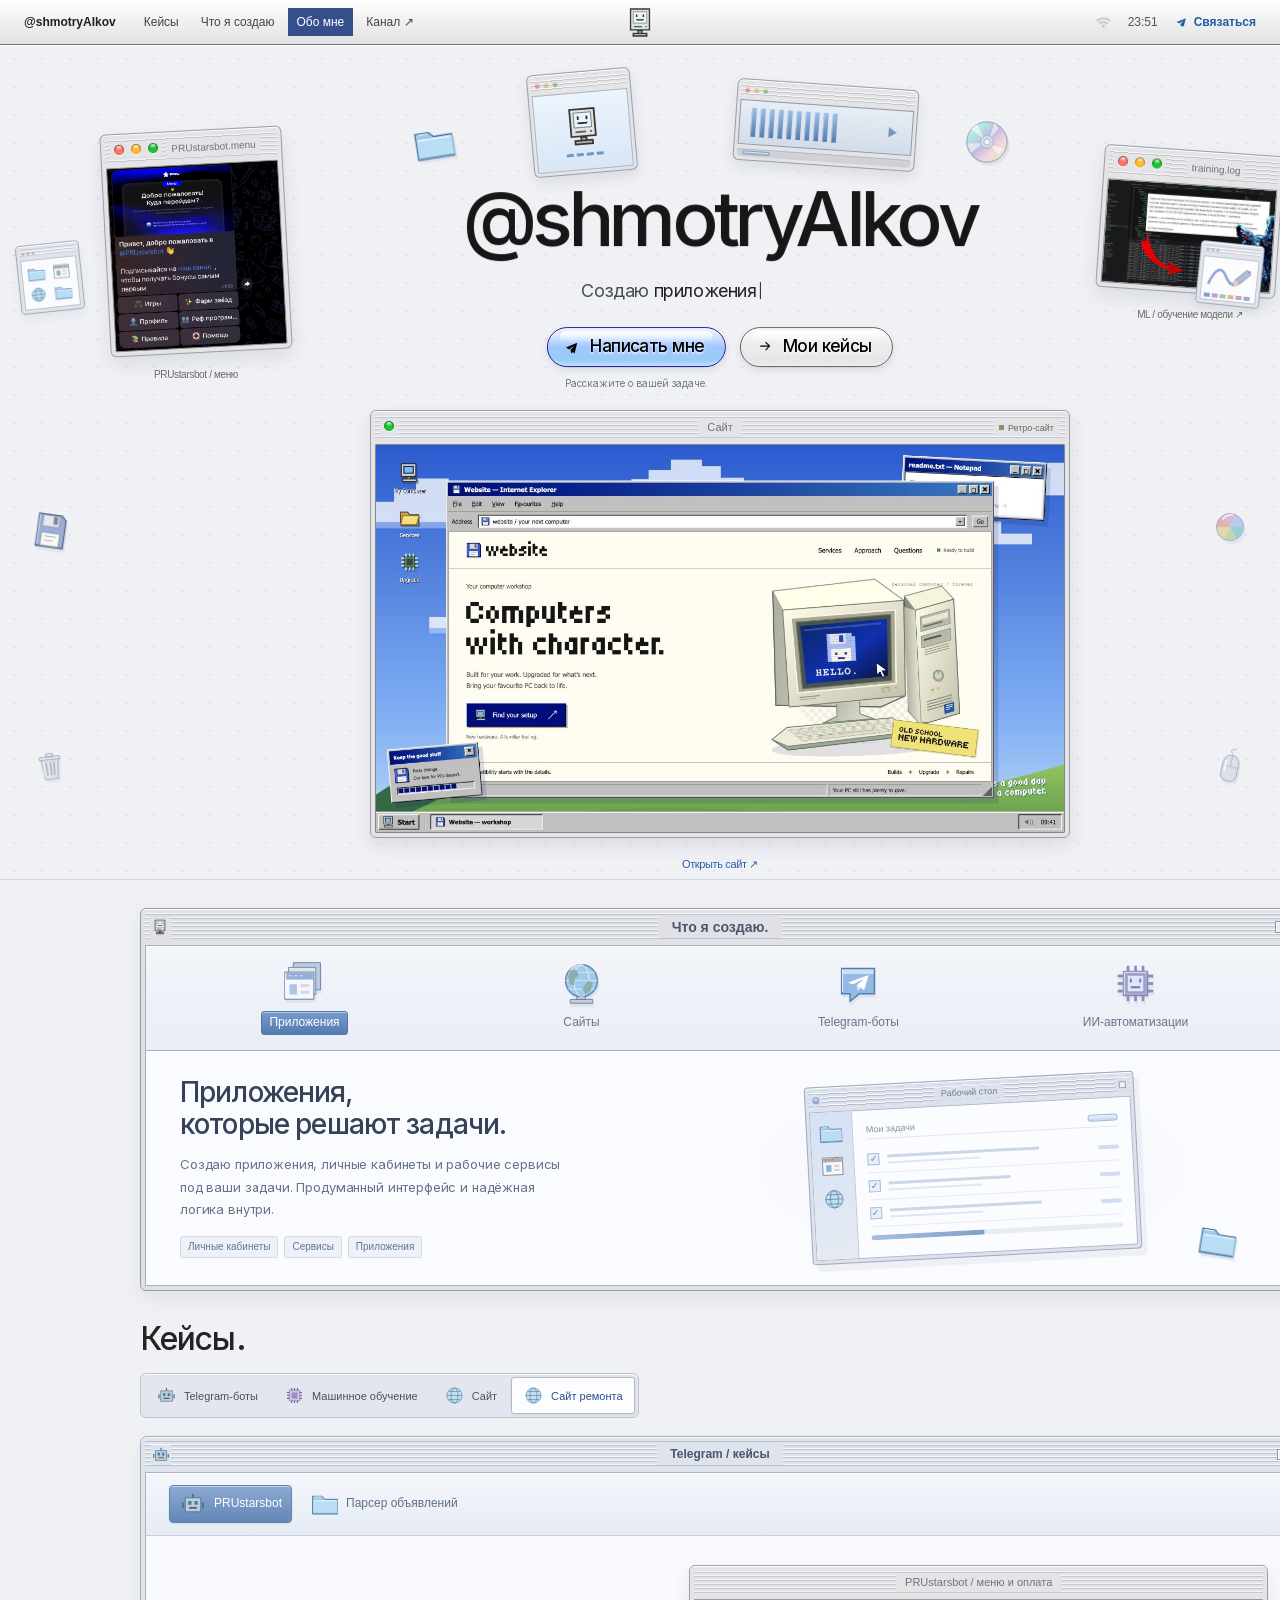
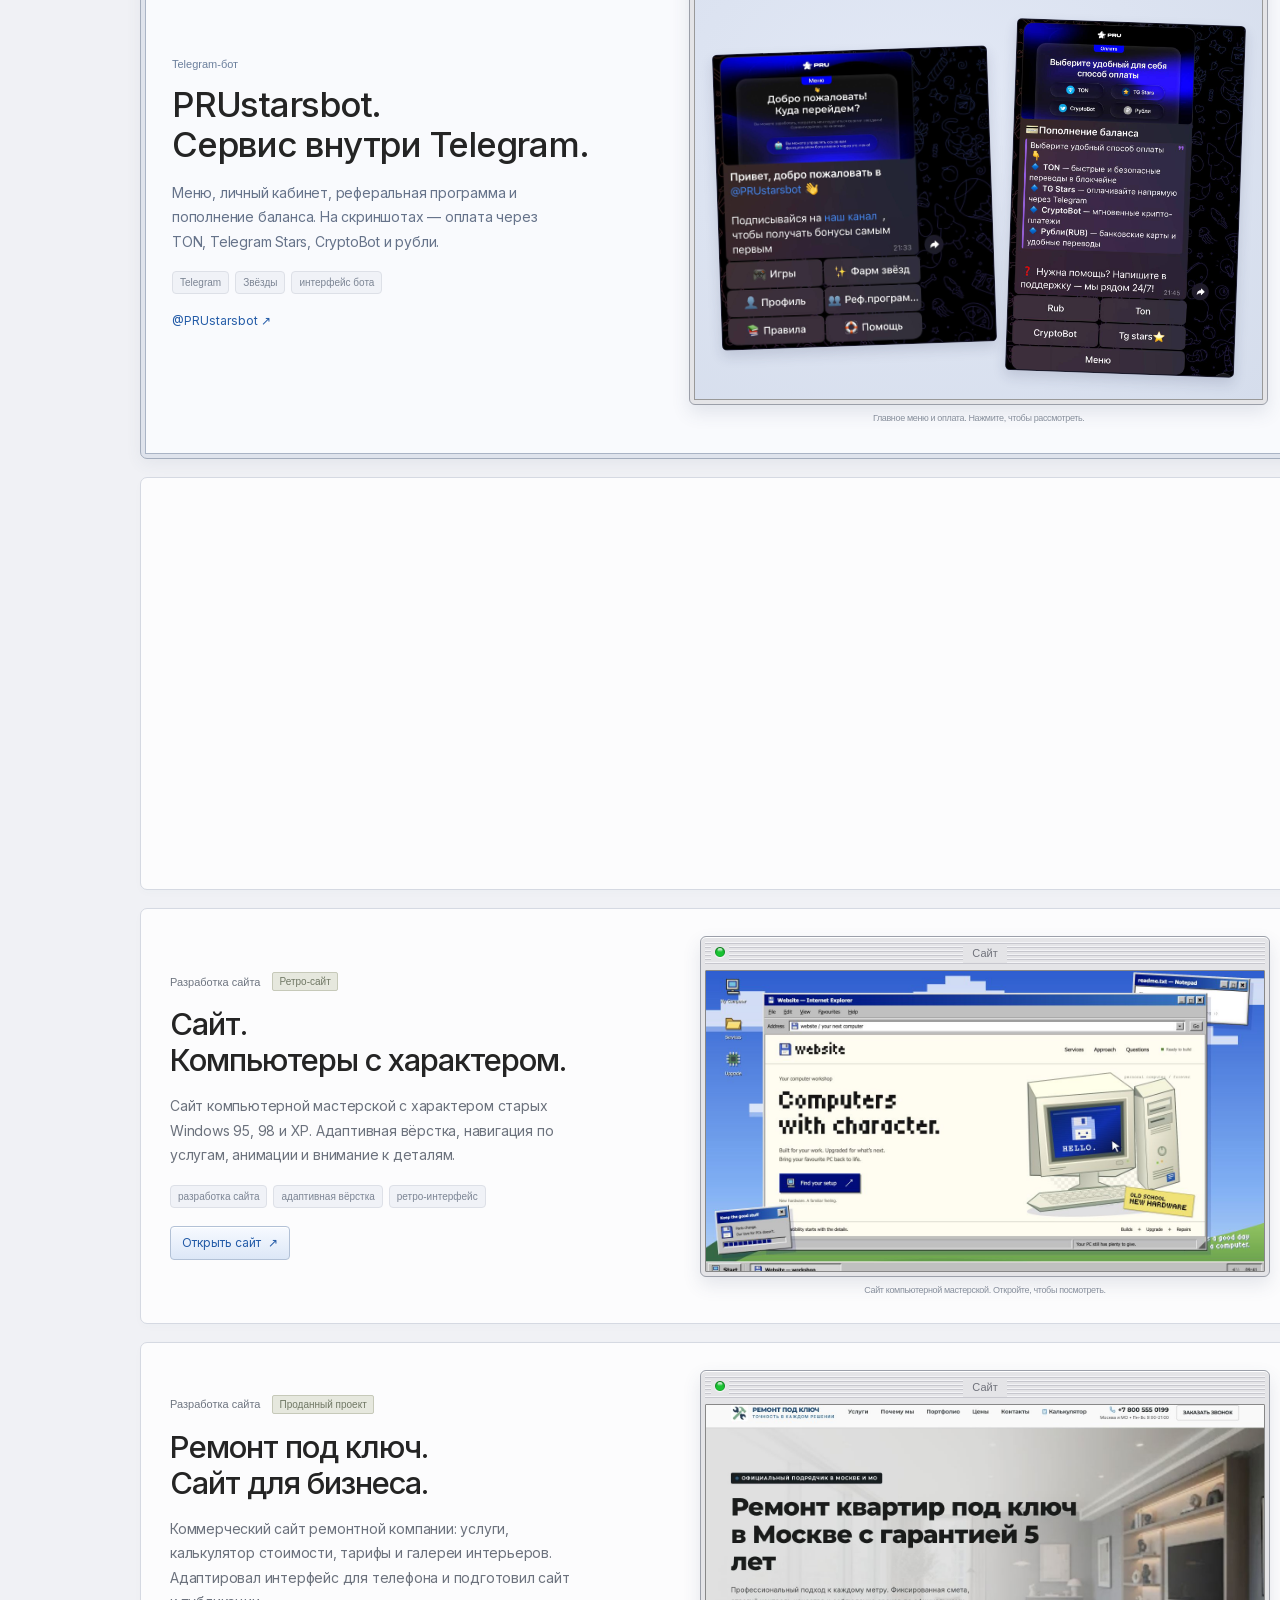
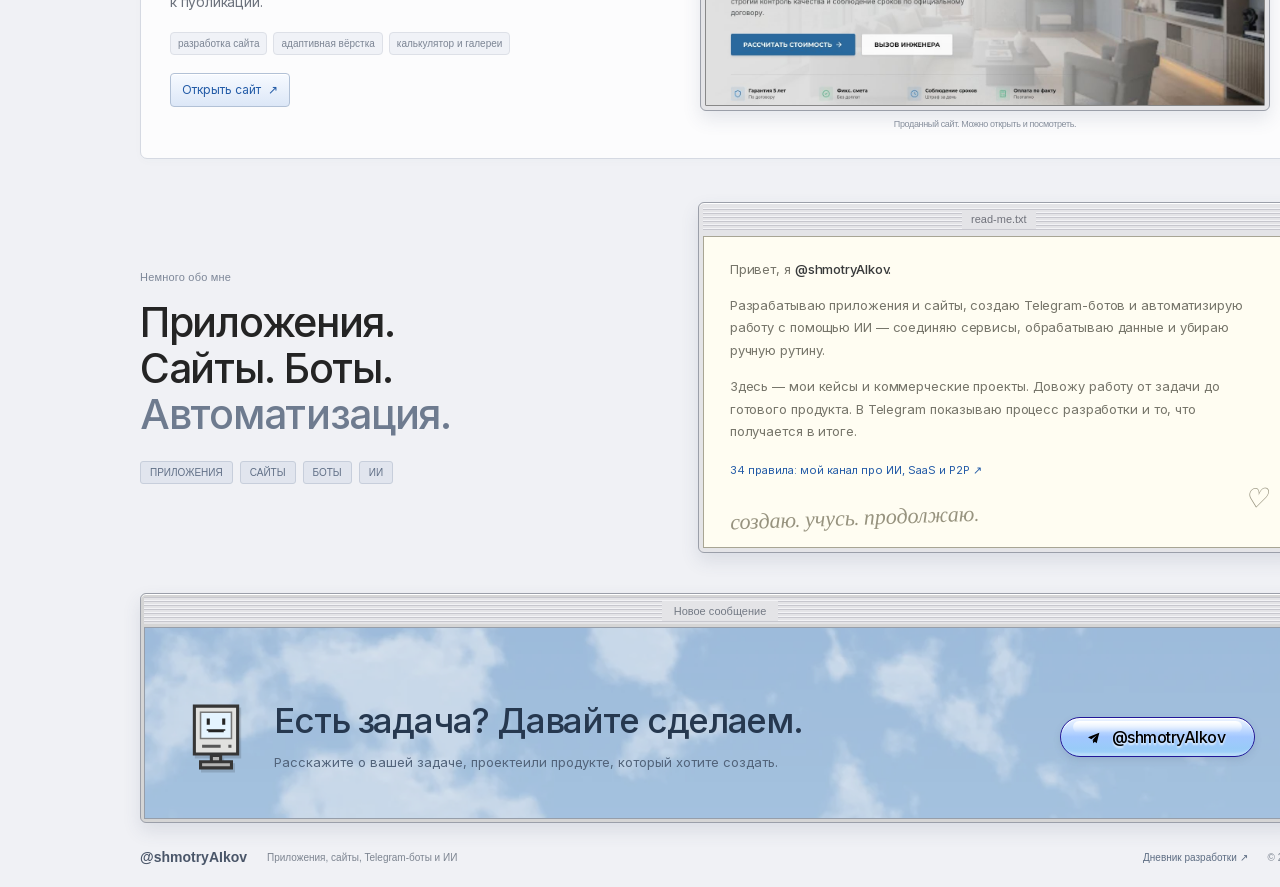
==== commit c872a9a0: "Restore retro website feature, add renovation case and Russian copy" ====
--- a/shmotryAIkov.html
+++ b/shmotryAIkov.html
@@ -1,6 +1,6 @@
 <!doctype html>
-<html lang="en" class="inter_c15e96cb-module__0bjUvq__variable geist_mono_42eec60-module__Gb1_vG__variable instrument_serif_a12e2dce-module__PQFJYW__variable">
-<head><meta charset="utf-8"><meta name="viewport" content="width=device-width,initial-scale=1"><meta name="theme-color" content="#e7e9ee"><title>@shmotryAIkov — Developer</title><meta name="description" content="@shmotryAIkov builds apps, websites, Telegram bots and AI automations. Selected work, experiments and ways to get in touch."><link rel="icon" href="assets/dev-mark.svg"><link rel="stylesheet" href="style.css"><link rel="stylesheet" href="portfolio.css?v=automatic-motion-4"><script>(()=>{const root=document.documentElement;root.classList.add('js-reveal');setTimeout(()=>{if(!root.dataset.ready)root.classList.remove('js-reveal')},3000)})()</script></head>
+<html lang="ru" class="inter_c15e96cb-module__0bjUvq__variable geist_mono_42eec60-module__Gb1_vG__variable instrument_serif_a12e2dce-module__PQFJYW__variable">
+<head><meta charset="utf-8"><meta name="viewport" content="width=device-width,initial-scale=1"><meta name="theme-color" content="#e7e9ee"><title>@shmotryAIkov — Разработчик</title><meta name="description" content="@shmotryAIkov — разработчик приложений, сайтов, Telegram-ботов и ИИ-автоматизаций. Кейсы, коммерческие проекты и связь."><link rel="icon" href="assets/dev-mark.svg"><link rel="stylesheet" href="style.css"><link rel="stylesheet" href="portfolio.css?v=ru-cases-5"><script>(()=>{const root=document.documentElement;root.classList.add('js-reveal');setTimeout(()=>{if(!root.dataset.ready)root.classList.remove('js-reveal')},3000)})()</script></head>
 <body>
 <svg width="0" height="0" aria-hidden="true" style="position:absolute"><defs><symbol id="telegram" viewBox="0 0 24 24"><path d="m3 11 17-7-4 16-6-5 6-7-8 6z" fill="currentColor"/><path d="m10 15 1 5 3-3" fill="currentColor"/></symbol><symbol id="arrow" viewBox="0 0 24 24"><path d="M5 12h14m-6-6 6 6-6 6" fill="none" stroke="currentColor" stroke-width="1.7"/></symbol><symbol id="code" viewBox="0 0 48 31"><path d="m15 7-8 8 8 8m18-16 8 8-8 8M28 3l-8 25" fill="none" stroke="currentColor" stroke-width="3" stroke-linecap="round" stroke-linejoin="round"/></symbol><symbol id="happy-mac" viewBox="0 0 40 44"><path d="M6 2h28v31H6z" fill="#e1e1df" stroke="#363636" stroke-width="2"/><path d="M10 6h20v17H10z" fill="#e5f4ff" stroke="#777"/><path d="M15 10v4m10-4v4m-10 4h10m-10-1v1m10-1v1" stroke="#252525" stroke-width="2"/><path d="M11 28h12m5 0h2" stroke="#575757" stroke-width="2"/><path d="M17 34h6v4h-6zM10 38h20v4H10z" fill="#b4b4b3" stroke="#363636" stroke-width="2"/></symbol><symbol id="mac-folder" viewBox="0 0 36 32"><path d="M2 6h12l4 4h16v19H2z" fill="#9ec8ed" stroke="#38688d"/><path d="M3 11h31v17H3z" fill="#badcf5"/><path d="M4 12h28M4 7h9" stroke="#f3fbff"/><path d="M3 28h30" stroke="#6899c0"/></symbol><symbol id="app-icon" viewBox="0 0 36 32"><path d="M3 3h30v26H3z" fill="#f8f8f8" stroke="#666"/><path d="M4 4h28v6H4z" fill="#b2b2b2"/><path d="M7 6h2m3 0h2m3 0h2" stroke="#555"/><path d="M8 14h8v10H8z" fill="#8ab6da"/><path d="M20 14h8v3h-8zm0 6h8v3h-8z" fill="#d1d1d1"/></symbol><symbol id="web-icon" viewBox="0 0 36 32"><circle cx="18" cy="16" r="13" fill="#c4dfee" stroke="#477b9b"/><ellipse cx="18" cy="16" rx="6" ry="13" fill="none" stroke="#477b9b"/><path d="M5 16h26M8 9h20M8 23h20" stroke="#477b9b"/></symbol><symbol id="buffer-icon" viewBox="0 0 36 32"><path d="M7 4h22v26H7z" fill="#c7b994" stroke="#7c786d"/><path d="M10 7h16v20H10z" fill="#fffdf2" stroke="#b7b5a5"/><path d="M14 2h8v5h-8z" fill="#d6dee9" stroke="#7d8fa6"/><path d="m12 12 2 2 3-4m1 3h6m-12 5 2 2 3-4m1 3h6m-12 5h12" fill="none" stroke="#6b96bd" stroke-width="1.3"/></symbol><symbol id="bot-icon" viewBox="0 0 36 32"><path d="M8 8h20v18H8z" fill="#bbccdc" stroke="#4c657c"/><path d="M18 3v5M5 14v7m26-7v7" stroke="#4c657c" stroke-width="2"/><path d="M12 12h4v5h-4zm8 0h4v5h-4z" fill="#477b9b"/><path d="M13 21h10" stroke="#4c657c" stroke-width="2"/></symbol><symbol id="ai-icon" viewBox="0 0 36 32"><path d="M9 7h18v18H9z" fill="#cec8e5" stroke="#736592"/><path d="M13 11h10v10H13z" fill="#9b8ebd"/><path d="M13 3v4m5-4v4m5-4v4M13 25v4m5-4v4m5-4v4M5 11h4m-4 5h4m-4 5h4m18-10h4m-4 5h4m-4 5h4" stroke="#736592" stroke-width="2"/></symbol><symbol id="service-apps-icon" viewBox="0 0 48 48"><path d="M12 5h29v29H12z" fill="#bdcbe0" stroke="#6b81a3"/><path d="M7 10h29v29H7z" fill="#e1e5ee" stroke="#768aa8"/><path d="M3 15h31v29H3z" fill="#f5f7fc" stroke="#617b9f"/><path d="M4 16h29v7H4z" fill="#91afd8"/><path d="M7 19h3m3 0h3m3 0h3" stroke="#eaf2ff"/><path d="M8 28h8v11H8z" fill="#aec6e5"/><path d="M20 28h9v3h-9zm0 7h9v3h-9z" fill="#cfd9e8"/><path d="M4 16v26" stroke="#fff"/></symbol>
 <symbol id="service-web-icon" viewBox="0 0 48 48"><path d="M19 35h9v6h-9zM12 41h24v4H12z" fill="#c7cfdb" stroke="#6c829e"/><circle cx="24" cy="21" r="17" fill="#9fcae8" stroke="#6284ab" stroke-width="1.5"/><ellipse cx="24" cy="21" rx="8" ry="17" fill="none" stroke="#e2f2fc"/><path d="M7 21h34M10 12h28M10 30h28" stroke="#d4eafb"/><path d="m13 9 6 1 2 5-4 4-1 7-5-2-1-8zm18 12 5 2-2 8-6 5-3-7z" fill="#8cadac"/><path d="M12 10q6-7 13-5" stroke="#fff" fill="none" stroke-width="2" opacity=".6"/></symbol>
@@ -13,94 +13,76 @@
 </div>
 <div class="edge-decor edge-right" aria-hidden="true">
 <div class="edge-window edge-paint"><div class="edge-title"><i></i><i></i><i></i></div><div class="edge-paint-screen"><svg viewBox="0 0 60 38"><path d="M2 2h56v34H2z" fill="#fcfcfd"/><path d="M5 30q11-30 21-10t28-10" fill="none" stroke="#8aa5d5" stroke-width="3"/><path d="m34 30 3-8 13-13 5 5-13 13z" fill="#b2bdd1" stroke="#798ba7"/><path d="m34 30 3-8 5 5z" fill="#e4d6b4"/></svg><span><i></i><i></i><i></i><i></i><i></i><i></i></span></div></div>
-<svg class="edge-icon edge-ball" viewBox="0 0 40 40"><defs><clipPath id="edge-ball-circle"><circle cx="20" cy="20" r="17"/></clipPath></defs><g clip-path="url(#edge-ball-circle)"><path d="M20 20 9-2h23z" fill="#d6b8db"/><path d="m20 20 12-22 20 22z" fill="#b5cbeb"/><path d="m20 20 32 0-20 23z" fill="#9dcecf"/><path d="m20 20 12 23H9z" fill="#c1d7ac"/><path d="M20 20 9 43-9 20z" fill="#e4d5ac"/><path d="M20 20-9 20 9-2z" fill="#e1b2b1"/></g><circle cx="20" cy="20" r="17" fill="none" stroke="#a7a9ba"/><path d="M10 11q6-7 14-6" fill="none" stroke="#fff" stroke-width="3" opacity=".6"/></svg>
+<svg class="edge-icon edge-ball" viewBox="0 0 40 40"><defs><clipPath id="edge-ball-circle"><circle cx="20" cy="20" r="17"/></clippath></defs><g clip-path="url(#edge-ball-circle)"><path d="M20 20 9-2h23z" fill="#d6b8db"/><path d="m20 20 12-22 20 22z" fill="#b5cbeb"/><path d="m20 20 32 0-20 23z" fill="#9dcecf"/><path d="m20 20 12 23H9z" fill="#c1d7ac"/><path d="M20 20 9 43-9 20z" fill="#e4d5ac"/><path d="M20 20-9 20 9-2z" fill="#e1b2b1"/></g><circle cx="20" cy="20" r="17" fill="none" stroke="#a7a9ba"/><path d="M10 11q6-7 14-6" fill="none" stroke="#fff" stroke-width="3" opacity=".6"/></svg>
 <svg class="edge-icon edge-mouse" viewBox="0 0 40 48"><path d="M20 10q11 0 11 14v13q0 9-11 9T9 37V24q0-14 11-14z" fill="#dce0e8" stroke="#8d99ad"/><path d="M20 10v16M10 26h20" fill="none" stroke="#a5afbf"/><path d="M20 9q-8-8 4-8" fill="none" stroke="#92a2ba"/><path d="M13 18v16" stroke="#fff" stroke-width="2"/></svg>
 </div>
 <div class="stage portfolio-stage">
-<header class="menubar"><div class="menubar-row"><nav class="portfolio-nav" aria-label="Main navigation"><a href="#" class="nav-brand">@shmotryAIkov</a><a href="#projects">Work</a><a href="#services">What I build</a><a href="#about">About</a><a href="https://t.me/chilovuyparen2" target="_blank" rel="noopener">Journal ↗</a></nav><button class="logo-link dev-logo" aria-label="Back to top"><svg viewBox="0 0 40 44"><use href="#happy-mac"/></svg></button><div class="portfolio-status"><span class="status-wifi" aria-hidden="true"><img src="assets/nav-wifi.svg" alt=""></span><time class="portfolio-clock">00:00</time><a href="https://t.me/shmotryAIkov" target="_blank" rel="noopener"><svg viewBox="0 0 24 24"><use href="#telegram"/></svg> Contact</a><button class="portfolio-menu" aria-label="Open menu" aria-expanded="false"><span></span><span></span></button></div></div><nav class="portfolio-mobile-nav" aria-label="Mobile navigation" hidden><a href="#projects">Work</a><a href="#services">What I build</a><a href="#about">About</a><a href="https://t.me/chilovuyparen2" target="_blank" rel="noopener">Telegram journal ↗</a></nav></header>
+<header class="menubar"><div class="menubar-row"><nav class="portfolio-nav" aria-label="Основная навигация"><a href="#" class="nav-brand">@shmotryAIkov</a><a href="#projects">Кейсы</a><a href="#services">Что я создаю</a><a href="#about">Обо мне</a><a href="https://t.me/chilovuyparen2" target="_blank" rel="noopener">Канал ↗</a></nav><button class="logo-link dev-logo" aria-label="В начало"><svg viewBox="0 0 40 44"><use href="#happy-mac"/></svg></button><div class="portfolio-status"><span class="status-wifi" aria-hidden="true"><img src="assets/nav-wifi.svg" alt=""></span><time class="portfolio-clock">00:00</time><a href="https://t.me/shmotryAIkov" target="_blank" rel="noopener"><svg viewBox="0 0 24 24"><use href="#telegram"/></svg> Связаться</a><button class="portfolio-menu" aria-label="Открыть меню" aria-expanded="false"><span></span><span></span></button></div></div><nav class="portfolio-mobile-nav" aria-label="Мобильная навигация" hidden><a href="#projects">Кейсы</a><a href="#services">Что я создаю</a><a href="#about">Обо мне</a><a href="https://t.me/chilovuyparen2" target="_blank" rel="noopener">Канал в Telegram ↗</a></nav></header>
 <main>
 <section class="hero portfolio-hero" aria-labelledby="hero-title"><div class="abs ambient-decor ambient-mac" aria-hidden="true"><div class="win"><div class="ambient-title"><i></i><i></i><i></i></div><div class="ambient-mac-screen"><svg viewBox="0 0 40 44"><use href="#happy-mac"/></svg><span class="ambient-boot"><i></i><i></i><i></i><i></i></span></div></div></div>
 <div class="abs ambient-decor ambient-player" aria-hidden="true"><div class="win"><div class="ambient-title"><i></i><i></i><i></i></div><div class="ambient-player-screen"><div class="ambient-equalizer"><i></i><i></i><i></i><i></i><i></i><i></i><i></i><i></i><i></i><i></i></div><svg class="ambient-play" viewBox="0 0 24 24"><path d="m8 5 11 7-11 7z" fill="currentColor"/></svg></div><div class="ambient-player-track"><i></i></div></div></div>
 <div class="abs ambient-decor ambient-folder" aria-hidden="true"><svg viewBox="0 0 36 32"><use href="#mac-folder"/></svg></div>
-<div class="abs ambient-decor ambient-disc" aria-hidden="true"><svg viewBox="0 0 48 48"><defs><linearGradient id="disc-rainbow" x1="0" y1="0" x2="1" y2="1"><stop stop-color="#eef4ff"/><stop offset=".23" stop-color="#b3eadb"/><stop offset=".46" stop-color="#c1b8e7"/><stop offset=".7" stop-color="#f3d9dc"/><stop offset="1" stop-color="#e2e9bc"/></linearGradient></defs><circle cx="24" cy="24" r="22" fill="url(#disc-rainbow)" stroke="#8e9eae"/><path d="m7 10 14 11-8-17m24 34-10-11 15 4M3 26l17-1L6 36m21-16 5-17 5 6z" fill="#fff" opacity=".55"/><circle cx="24" cy="24" r="7" fill="#d5deea" stroke="#a6b2c0"/><circle cx="24" cy="24" r="3.5" fill="#f0f1f5" stroke="#a6b2c0"/></svg></div>
-<div class="abs photo-window win-wrap portfolio-float float-ml" style="left:105px;top:85px" data-drag><div class="win"><div class="bar"><div class="dots"><button data-close aria-label="Close window: PRUstarsbot / menu"><img src="assets/win-close.png" alt=""></button><button data-minimize aria-label="Minimize window: PRUstarsbot / menu"><img src="assets/win-min.png" alt=""></button><button data-photo="assets/pru-menu.jpg" data-title="PRUstarsbot / menu" aria-label="Enlarge: PRUstarsbot / menu"><img src="assets/win-zoom.png" alt=""></button></div><span>PRUstarsbot.menu</span></div><button class="screen photo-trigger" data-photo="assets/pru-menu.jpg" data-title="PRUstarsbot / menu" aria-label="Open photo: PRUstarsbot / menu"><img src="assets/pru-menu.jpg" alt="PRUstarsbot / menu"></button></div><span class="win-caption">PRUstarsbot / menu</span></div><div class="abs photo-window win-wrap portfolio-float float-mcp" style="left:1100px;top:105px" data-drag><div class="win"><div class="bar"><div class="dots"><button data-close aria-label="Close window: ML / model training"><img src="assets/win-close.png" alt=""></button><button data-minimize aria-label="Minimize window: ML / model training"><img src="assets/win-min.png" alt=""></button><button data-photo="assets/work-494.jpg" data-title="ML / model training" data-source="https://t.me/chilovuyparen2/494" aria-label="Enlarge: ML / model training"><img src="assets/win-zoom.png" alt=""></button></div><span>training.log</span></div><button class="screen photo-trigger" data-photo="assets/work-494.jpg" data-title="ML / model training" data-source="https://t.me/chilovuyparen2/494" aria-label="Open photo: ML / model training"><img src="assets/work-494.jpg" alt="ML / model training"></button></div><a class="win-caption" href="https://t.me/chilovuyparen2/494" target="_blank" rel="noopener">ML / model training ↗</a></div>
+<div class="abs ambient-decor ambient-disc" aria-hidden="true"><svg viewBox="0 0 48 48"><defs><linearGradient id="disc-rainbow" x1="0" y1="0" x2="1" y2="1"><stop stop-color="#eef4ff"/><stop offset=".23" stop-color="#b3eadb"/><stop offset=".46" stop-color="#c1b8e7"/><stop offset=".7" stop-color="#f3d9dc"/><stop offset="1" stop-color="#e2e9bc"/></lineargradient></defs><circle cx="24" cy="24" r="22" fill="url(#disc-rainbow)" stroke="#8e9eae"/><path d="m7 10 14 11-8-17m24 34-10-11 15 4M3 26l17-1L6 36m21-16 5-17 5 6z" fill="#fff" opacity=".55"/><circle cx="24" cy="24" r="7" fill="#d5deea" stroke="#a6b2c0"/><circle cx="24" cy="24" r="3.5" fill="#f0f1f5" stroke="#a6b2c0"/></svg></div>
+<div class="abs photo-window win-wrap portfolio-float float-ml" style="left:105px;top:85px" data-drag><div class="win"><div class="bar"><div class="dots"><button data-close aria-label="Закрыть окно: PRUstarsbot / меню"><img src="assets/win-close.png" alt=""></button><button data-minimize aria-label="Свернуть окно: PRUstarsbot / меню"><img src="assets/win-min.png" alt=""></button><button data-photo="assets/pru-menu.jpg" data-title="PRUstarsbot / меню" aria-label="Увеличить: PRUstarsbot / меню"><img src="assets/win-zoom.png" alt=""></button></div><span>PRUstarsbot.menu</span></div><button class="screen photo-trigger" data-photo="assets/pru-menu.jpg" data-title="PRUstarsbot / меню" aria-label="Открыть фото: PRUstarsbot / меню"><img src="assets/pru-menu.jpg" alt="PRUstarsbot / меню"></button></div><span class="win-caption">PRUstarsbot / меню</span></div><div class="abs photo-window win-wrap portfolio-float float-mcp" style="left:1100px;top:105px" data-drag><div class="win"><div class="bar"><div class="dots"><button data-close aria-label="Закрыть окно: ML / обучение модели"><img src="assets/win-close.png" alt=""></button><button data-minimize aria-label="Свернуть окно: ML / обучение модели"><img src="assets/win-min.png" alt=""></button><button data-photo="assets/work-494.jpg" data-title="ML / обучение модели" data-source="https://t.me/chilovuyparen2/494" aria-label="Увеличить: ML / обучение модели"><img src="assets/win-zoom.png" alt=""></button></div><span>training.log</span></div><button class="screen photo-trigger" data-photo="assets/work-494.jpg" data-title="ML / обучение модели" data-source="https://t.me/chilovuyparen2/494" aria-label="Открыть фото: ML / обучение модели"><img src="assets/work-494.jpg" alt="ML / обучение модели"></button></div><a class="win-caption" href="https://t.me/chilovuyparen2/494" target="_blank" rel="noopener">ML / обучение модели ↗</a></div>
 
 
 
 
-  <div class="abs headline-wrap no-fade portfolio-headline" id="hero-center" style="left:50%;top:240px;transform:translate(-50%,-50%)"><div class="head-group"><h1 class="headline" id="hero-title">@shmotryAIkov</h1><p class="subtitle">I build <span class="typing-role" aria-hidden="true">apps</span><span class="sr-only">Apps, websites, Telegram bots and AI automations.</span></p></div><div class="btns"><div class="btn-col"><a class="btn mac" href="https://t.me/shmotryAIkov" target="_blank" rel="noopener"><div class="gloss no-drag"></div><svg class="ico" viewBox="0 0 24 24"><use href="#telegram"/></svg><span>Message me</span></a><p class="portfolio-button-note">Tell me what you’re building.</p></div><a class="btn os-win" href="#projects"><div class="gloss no-drag"></div><svg class="ico" viewBox="0 0 24 24"><use href="#arrow"/></svg><span>Explore my work</span></a></div></div>
-  <div class="abs win-wrap no-fade project-feature showcase-feature" id="big-video" style="left:370px;top:365px;width:700px"><div class="win"><div class="bar workbench-bar"><div class="dots"><button data-photo="assets/website-preview.jpg" data-title="Computer workshop website" aria-label="Enlarge: Computer workshop website"><img src="assets/win-zoom.png" alt=""></button></div><span>Website</span><span class="project-status"><i></i>Website concept</span></div><a class="showcase-screen project-website-preview" href="projects/website.html" target="_blank" rel="noopener" aria-label="Visit the computer workshop website"><img src="assets/website-preview.jpg" width="1280" height="720" alt="Computer workshop website: Windows-style panels and a beige CRT computer"></a></div><a class="win-caption project-website-link" href="projects/website.html" target="_blank" rel="noopener">Visit website ↗</a></div>
+  <div class="abs headline-wrap no-fade portfolio-headline" id="hero-center" style="left:50%;top:240px;transform:translate(-50%,-50%)"><div class="head-group"><h1 class="headline" id="hero-title">@shmotryAIkov</h1><p class="subtitle">Создаю <span class="typing-role" aria-hidden="true">приложения</span><span class="sr-only">Приложения, сайты, Telegram-боты и ИИ-автоматизации.</span></p></div><div class="btns"><div class="btn-col"><a class="btn mac" href="https://t.me/shmotryAIkov" target="_blank" rel="noopener"><div class="gloss no-drag"></div><svg class="ico" viewBox="0 0 24 24"><use href="#telegram"/></svg><span>Написать мне</span></a><p class="portfolio-button-note">Расскажите о вашей задаче.</p></div><a class="btn os-win" href="#projects"><div class="gloss no-drag"></div><svg class="ico" viewBox="0 0 24 24"><use href="#arrow"/></svg><span>Мои кейсы</span></a></div></div>
+  <div class="abs win-wrap no-fade project-feature showcase-feature" id="big-video" style="left:370px;top:365px;width:700px"><div class="win"><div class="bar workbench-bar"><div class="dots"><button data-photo="assets/website-preview.jpg" data-title="Сайт компьютерной мастерской" aria-label="Увеличить: Сайт компьютерной мастерской"><img src="assets/win-zoom.png" alt=""></button></div><span>Сайт</span><span class="project-status"><i></i>Ретро-сайт</span></div><a class="showcase-screen project-website-preview" href="projects/website.html" target="_blank" rel="noopener" aria-label="Открыть сайт компьютерной мастерской"><img src="assets/website-preview.jpg" width="1280" height="720" alt="Сайт компьютерной мастерской: ретро-окна и бежевый монитор"></a></div><a class="win-caption project-website-link" href="projects/website.html" target="_blank" rel="noopener">Открыть сайт ↗</a></div>
 
 
 
 </section>
 <section class="services-section" id="services" aria-labelledby="services-title"><div class="portfolio-section"><div class="service-console reveal-group">
-<div class="console-title"><svg viewBox="0 0 40 44" aria-hidden="true"><use href="#happy-mac"/></svg><h2 id="services-title">What I build.</h2><span aria-hidden="true"></span></div>
-<div class="service-tabs" role="tablist" aria-label="Development services">
-<button id="service-tab-apps" role="tab" aria-selected="true" aria-controls="service-apps" tabindex="0" data-service="apps"><svg viewBox="0 0 48 48" aria-hidden="true"><use href="#service-apps-icon"/></svg><span>Apps</span></button>
-<button id="service-tab-web" role="tab" aria-selected="false" aria-controls="service-web" tabindex="-1" data-service="web"><svg viewBox="0 0 48 48" aria-hidden="true"><use href="#service-web-icon"/></svg><span>Websites</span></button>
-<button id="service-tab-bots" role="tab" aria-selected="false" aria-controls="service-bots" tabindex="-1" data-service="bots"><svg viewBox="0 0 48 48" aria-hidden="true"><use href="#service-bot-icon"/></svg><span>Telegram bots</span></button>
-<button id="service-tab-ai" role="tab" aria-selected="false" aria-controls="service-ai" tabindex="-1" data-service="ai"><svg viewBox="0 0 48 48" aria-hidden="true"><use href="#service-ai-icon"/></svg><span>AI automations</span></button>
+<div class="console-title"><svg viewBox="0 0 40 44" aria-hidden="true"><use href="#happy-mac"/></svg><h2 id="services-title">Что я создаю.</h2><span aria-hidden="true"></span></div>
+<div class="service-tabs" role="tablist" aria-label="Направления разработки">
+<button id="service-tab-apps" role="tab" aria-selected="true" aria-controls="service-apps" tabindex="0" data-service="apps"><svg viewBox="0 0 48 48" aria-hidden="true"><use href="#service-apps-icon"/></svg><span>Приложения</span></button>
+<button id="service-tab-web" role="tab" aria-selected="false" aria-controls="service-web" tabindex="-1" data-service="web"><svg viewBox="0 0 48 48" aria-hidden="true"><use href="#service-web-icon"/></svg><span>Сайты</span></button>
+<button id="service-tab-bots" role="tab" aria-selected="false" aria-controls="service-bots" tabindex="-1" data-service="bots"><svg viewBox="0 0 48 48" aria-hidden="true"><use href="#service-bot-icon"/></svg><span>Telegram-боты</span></button>
+<button id="service-tab-ai" role="tab" aria-selected="false" aria-controls="service-ai" tabindex="-1" data-service="ai"><svg viewBox="0 0 48 48" aria-hidden="true"><use href="#service-ai-icon"/></svg><span>ИИ-автоматизации</span></button>
 </div>
 <div class="service-panels">
-<div class="service-panel" id="service-apps" role="tabpanel" aria-labelledby="service-tab-apps" tabindex="0"><div class="service-description"><h3>Useful tools,<br> built around your work.</h3><p>Apps, dashboards and customer portals with the features you need. Thoughtful interfaces with solid logic underneath.</p><div class="service-examples"><span>Portals</span><span>Services</span><span>Apps</span></div></div><div class="service-art service-art-apps" aria-hidden="true"><div class="service-mini-window app-mini"><div class="service-mini-title"><i></i><span>Workspace</span><b></b></div><div class="app-mini-body"><aside><svg viewBox="0 0 36 32"><use href="#mac-folder"/></svg><svg viewBox="0 0 36 32"><use href="#app-icon"/></svg><svg viewBox="0 0 36 32"><use href="#web-icon"/></svg></aside><div class="app-mini-content"><div class="app-mini-toolbar"><span>My tasks</span><i></i></div><div class="app-mini-row"><b>✓</b><span><i></i><i></i></span><em></em></div><div class="app-mini-row"><b>✓</b><span><i></i><i></i></span><em></em></div><div class="app-mini-row"><b>✓</b><span><i></i><i></i></span><em></em></div><div class="app-mini-progress"><i></i></div></div></div></div><svg class="service-floating-icon" viewBox="0 0 36 32"><use href="#mac-folder"/></svg></div></div>
-<div class="service-panel" id="service-web" role="tabpanel" aria-labelledby="service-tab-web" tabindex="0" hidden><div class="service-description"><h3>From a personal site<br> to a working service.</h3><p>I build websites, landing pages and web services. Clear navigation, responsive layouts and care in the details.</p><div class="service-examples"><span>Websites</span><span>Landing pages</span><span>Web services</span></div></div><div class="service-art service-art-web" aria-hidden="true"><div class="service-mini-window web-mini"><div class="service-mini-title"><i></i><span>website.html</span><b></b></div><div class="web-mini-address"><span>www.</span><i></i></div><div class="web-mini-page"><div class="web-mini-nav"><b>web.</b><span></span><span></span><span></span></div><div class="web-mini-hero"><div><strong>hello,<br> web.</strong><span></span><i></i></div><svg viewBox="0 0 40 44"><use href="#happy-mac"/></svg></div><div class="web-mini-footer"><i></i><i></i><i></i></div></div><img class="service-preview-cursor" src="assets/mac-pointer.svg" alt=""></div></div></div>
-<div class="service-panel" id="service-bots" role="tabpanel" aria-labelledby="service-tab-bots" tabindex="0" hidden><div class="service-description"><h3>Your tools,<br> right in Telegram.</h3><p>Bots for enquiries, notifications and automated publishing. Connect your services and keep customer conversations moving.</p><div class="service-examples"><span>Enquiries</span><span>Notifications</span><span>Integrations</span></div></div><div class="service-art service-art-bots" aria-hidden="true"><div class="service-mini-window bot-mini"><div class="service-mini-title"><i></i><span>Telegram</span><b></b></div><div class="bot-mini-chat"><div class="bot-mini-message incoming"><svg viewBox="0 0 24 24"><use href="#telegram"/></svg><span>New enquiry</span></div><div class="bot-mini-message outgoing"><span>Got it.<br> Added to the queue.</span><b>✓✓</b></div><div class="bot-mini-typing"><i></i><i></i><i></i></div></div><div class="bot-mini-input"><span></span><svg viewBox="0 0 24 24"><use href="#telegram"/></svg></div></div><svg class="service-floating-icon bot-floating" viewBox="0 0 48 48"><use href="#service-bot-icon"/></svg></div></div>
-<div class="service-panel" id="service-ai" role="tabpanel" aria-labelledby="service-tab-ai" tabindex="0" hidden><div class="service-description"><h3>Documents and data,<br> with less busywork.</h3><p>I connect tools, process documents and use AI to automate repetitive work.</p><div class="service-examples"><span>Documents</span><span>Data</span><span>Automation</span></div></div><div class="service-art service-art-ai" aria-hidden="true"><div class="service-mini-window ai-mini"><div class="service-mini-title"><i></i><span>Automation</span><b></b></div><div class="ai-mini-flow"><div class="ai-flow-node"><svg viewBox="0 0 40 44"><path d="M8 3h18l7 7v30H8z" fill="#fffefa" stroke="#879ab5"/><path d="M26 3v8h7" fill="#dce6f3" stroke="#879ab5"/><path d="M13 17h15m-15 5h15m-15 5h10m-10 5h13" stroke="#abc0d9" stroke-width="2"/></svg><span>File</span></div><i class="ai-flow-line"></i><div class="ai-flow-node ai-processing"><svg viewBox="0 0 48 48"><use href="#service-ai-icon"/></svg><span>AI</span></div><i class="ai-flow-line"></i><div class="ai-flow-node"><svg viewBox="0 0 36 32"><use href="#mac-folder"/></svg><span>Done</span><b>✓</b></div></div><div class="ai-mini-status"><span></span><i></i><i></i><i></i></div></div></div></div>
-</div></div></div></section><section class="portfolio-section projects-section" id="projects"><div class="section-intro reveal-group"><span class="section-label will-reveal">Work</span><h2 class="will-reveal">Selected work.</h2></div><nav class="project-shortcuts" aria-label="Jump to a project"><a href="#telegram-work"><svg viewBox="0 0 36 32"><use href="#bot-icon"/></svg>Telegram bots</a><a href="#ml-work"><svg viewBox="0 0 36 32"><use href="#ai-icon"/></svg>Machine learning</a><a href="#website-work"><svg viewBox="0 0 36 32"><use href="#web-icon"/></svg>Website</a></nav><article class="case-row work-row bot-work telegram-case reveal-group" id="telegram-work">
-<div class="telegram-case-title"><svg viewBox="0 0 36 32" aria-hidden="true"><use href="#bot-icon"/></svg><span>Telegram / projects</span><i aria-hidden="true"></i></div>
-<div class="telegram-project-tabs" role="tablist" aria-label="Telegram projects">
-<button id="tg-tab-pru" role="tab" aria-selected="false" aria-controls="tg-project-pru" tabindex="-1" data-telegram-tab><svg viewBox="0 0 36 32" aria-hidden="true"><use href="#bot-icon"/></svg><span>PRUstarsbot</span></button>
-<button id="tg-tab-parser" role="tab" aria-selected="false" aria-controls="tg-project-parser" tabindex="-1" data-telegram-tab><svg viewBox="0 0 36 32" aria-hidden="true"><use href="#mac-folder"/></svg><span>Listing parser</span></button>
-<button id="tg-tab-buffer" role="tab" aria-label="Buffer — concept" aria-selected="true" aria-controls="tg-project-buffer" tabindex="0" data-telegram-tab><svg viewBox="0 0 36 32" aria-hidden="true"><use href="#buffer-icon"/></svg><span>Buffer <small class="telegram-concept-badge">concept</small></span></button>
+<div class="service-panel" id="service-apps" role="tabpanel" aria-labelledby="service-tab-apps" tabindex="0"><div class="service-description"><h3>Приложения,<br> которые решают задачи.</h3><p>Создаю приложения, личные кабинеты и рабочие сервисы под ваши задачи. Продуманный интерфейс и надёжная логика внутри.</p><div class="service-examples"><span>Личные кабинеты</span><span>Сервисы</span><span>Приложения</span></div></div><div class="service-art service-art-apps" aria-hidden="true"><div class="service-mini-window app-mini"><div class="service-mini-title"><i></i><span>Рабочий стол</span><b></b></div><div class="app-mini-body"><aside><svg viewBox="0 0 36 32"><use href="#mac-folder"/></svg><svg viewBox="0 0 36 32"><use href="#app-icon"/></svg><svg viewBox="0 0 36 32"><use href="#web-icon"/></svg></aside><div class="app-mini-content"><div class="app-mini-toolbar"><span>Мои задачи</span><i></i></div><div class="app-mini-row"><b>✓</b><span><i></i><i></i></span><em></em></div><div class="app-mini-row"><b>✓</b><span><i></i><i></i></span><em></em></div><div class="app-mini-row"><b>✓</b><span><i></i><i></i></span><em></em></div><div class="app-mini-progress"><i></i></div></div></div></div><svg class="service-floating-icon" viewBox="0 0 36 32"><use href="#mac-folder"/></svg></div></div>
+<div class="service-panel" id="service-web" role="tabpanel" aria-labelledby="service-tab-web" tabindex="0" hidden><div class="service-description"><h3>От сайта-визитки<br> до полноценного сервиса.</h3><p>Разрабатываю сайты, лендинги и веб-сервисы. Удобная навигация, адаптивная вёрстка и внимание к деталям.</p><div class="service-examples"><span>Сайты</span><span>Лендинги</span><span>Веб-сервисы</span></div></div><div class="service-art service-art-web" aria-hidden="true"><div class="service-mini-window web-mini"><div class="service-mini-title"><i></i><span>website.html</span><b></b></div><div class="web-mini-address"><span>www.</span><i></i></div><div class="web-mini-page"><div class="web-mini-nav"><b>web.</b><span></span><span></span><span></span></div><div class="web-mini-hero"><div><strong>привет,<br> web.</strong><span></span><i></i></div><svg viewBox="0 0 40 44"><use href="#happy-mac"/></svg></div><div class="web-mini-footer"><i></i><i></i><i></i></div></div><img class="service-preview-cursor" src="assets/mac-pointer.svg" alt=""></div></div></div>
+<div class="service-panel" id="service-bots" role="tabpanel" aria-labelledby="service-tab-bots" tabindex="0" hidden><div class="service-description"><h3>Ваши инструменты —<br> прямо в Telegram.</h3><p>Боты для заявок, уведомлений и автоматических публикаций. Интеграции с сервисами и удобное общение с клиентами.</p><div class="service-examples"><span>Заявки</span><span>Уведомления</span><span>Интеграции</span></div></div><div class="service-art service-art-bots" aria-hidden="true"><div class="service-mini-window bot-mini"><div class="service-mini-title"><i></i><span>Telegram</span><b></b></div><div class="bot-mini-chat"><div class="bot-mini-message incoming"><svg viewBox="0 0 24 24"><use href="#telegram"/></svg><span>Новая заявка</span></div><div class="bot-mini-message outgoing"><span>Принято.<br> Добавлено в очередь.</span><b>✓✓</b></div><div class="bot-mini-typing"><i></i><i></i><i></i></div></div><div class="bot-mini-input"><span></span><svg viewBox="0 0 24 24"><use href="#telegram"/></svg></div></div><svg class="service-floating-icon bot-floating" viewBox="0 0 48 48"><use href="#service-bot-icon"/></svg></div></div>
+<div class="service-panel" id="service-ai" role="tabpanel" aria-labelledby="service-tab-ai" tabindex="0" hidden><div class="service-description"><h3>Документы и данные —<br> без лишней рутины.</h3><p>Соединяю сервисы, обрабатываю документы и автоматизирую повторяющиеся задачи с помощью ИИ.</p><div class="service-examples"><span>Документы</span><span>Данные</span><span>Автоматизация</span></div></div><div class="service-art service-art-ai" aria-hidden="true"><div class="service-mini-window ai-mini"><div class="service-mini-title"><i></i><span>Автоматизация</span><b></b></div><div class="ai-mini-flow"><div class="ai-flow-node"><svg viewBox="0 0 40 44"><path d="M8 3h18l7 7v30H8z" fill="#fffefa" stroke="#879ab5"/><path d="M26 3v8h7" fill="#dce6f3" stroke="#879ab5"/><path d="M13 17h15m-15 5h15m-15 5h10m-10 5h13" stroke="#abc0d9" stroke-width="2"/></svg><span>Файл</span></div><i class="ai-flow-line"></i><div class="ai-flow-node ai-processing"><svg viewBox="0 0 48 48"><use href="#service-ai-icon"/></svg><span>ИИ</span></div><i class="ai-flow-line"></i><div class="ai-flow-node"><svg viewBox="0 0 36 32"><use href="#mac-folder"/></svg><span>Готово</span><b>✓</b></div></div><div class="ai-mini-status"><span></span><i></i><i></i><i></i></div></div></div></div>
+</div></div></div></section><section class="portfolio-section projects-section" id="projects"><div class="section-intro reveal-group"><span class="section-label will-reveal">Кейсы</span><h2 class="will-reveal">Кейсы.</h2></div><nav class="project-shortcuts" aria-label="Перейти к кейсу"><a href="#telegram-work"><svg viewBox="0 0 36 32"><use href="#bot-icon"/></svg>Telegram-боты</a><a href="#ml-work"><svg viewBox="0 0 36 32"><use href="#ai-icon"/></svg>Машинное обучение</a><a href="#website-work"><svg viewBox="0 0 36 32"><use href="#web-icon"/></svg>Сайт</a><a href="#renovation-work"><svg viewBox="0 0 36 32"><use href="#web-icon"/></svg>Сайт ремонта</a></nav><article class="case-row work-row bot-work telegram-case reveal-group" id="telegram-work">
+<div class="telegram-case-title"><svg viewBox="0 0 36 32" aria-hidden="true"><use href="#bot-icon"/></svg><span>Telegram / кейсы</span><i aria-hidden="true"></i></div>
+<div class="telegram-project-tabs" role="tablist" aria-label="Кейсы в Telegram">
+<button id="tg-tab-pru" role="tab" aria-selected="true" aria-controls="tg-project-pru" tabindex="0" data-telegram-tab><svg viewBox="0 0 36 32" aria-hidden="true"><use href="#bot-icon"/></svg><span>PRUstarsbot</span></button>
+<button id="tg-tab-parser" role="tab" aria-selected="false" aria-controls="tg-project-parser" tabindex="-1" data-telegram-tab><svg viewBox="0 0 36 32" aria-hidden="true"><use href="#mac-folder"/></svg><span>Парсер объявлений</span></button>
+
 </div>
-<div class="telegram-project-panel" id="tg-project-pru" role="tabpanel" aria-labelledby="tg-tab-pru" tabindex="0" hidden><div class="case-copy will-reveal"><div class="case-meta"><span>Telegram bot</span></div><h3>PRUstarsbot.<br>Built for Telegram.</h3><p>Menus, profiles, a referral flow and balance top-ups. The screenshots show payments with TON, Telegram Stars, CryptoBot and rubles.</p><div class="case-tags"><span>Telegram</span><span>Stars</span><span>bot interface</span></div><a class="case-source" href="https://t.me/PRUstarsbot" target="_blank" rel="noopener">@PRUstarsbot ↗</a></div><div class="case-visual will-reveal"><div class="win telegram-work-window"><div class="bar"><span>PRUstarsbot / menu & payments</span></div><div class="telegram-photo-pair"><button class="bot-shot bot-shot-menu" data-photo="assets/pru-menu.jpg" data-title="PRUstarsbot — main menu" data-source="https://t.me/PRUstarsbot" data-source-label="Open PRUstarsbot ↗" aria-label="Enlarge the PRUstarsbot main menu"><img src="assets/pru-menu.jpg" width="1191" height="1280" loading="lazy" decoding="async" alt="Original PRUstarsbot screenshot: games, profile, referrals and help"></button><button class="bot-shot bot-shot-payments" data-photo="assets/pru-payments.jpg" data-title="PRUstarsbot — balance top-up" data-source="https://t.me/PRUstarsbot" data-source-label="Open PRUstarsbot ↗" aria-label="Enlarge the PRUstarsbot payment screen"><img src="assets/pru-payments.jpg" width="832" height="1280" loading="lazy" decoding="async" alt="Original PRUstarsbot payment-method screen"></button></div></div><span class="win-caption">Main menu and payments. Click to take a closer look.</span></div></div>
+<div class="telegram-project-panel" id="tg-project-pru" role="tabpanel" aria-labelledby="tg-tab-pru" tabindex="0"><div class="case-copy will-reveal"><div class="case-meta"><span>Telegram-бот</span></div><h3>PRUstarsbot.<br>Сервис внутри Telegram.</h3><p>Меню, личный кабинет, реферальная программа и пополнение баланса. На скриншотах — оплата через TON, Telegram Stars, CryptoBot и рубли.</p><div class="case-tags"><span>Telegram</span><span>Звёзды</span><span>интерфейс бота</span></div><a class="case-source" href="https://t.me/PRUstarsbot" target="_blank" rel="noopener">@PRUstarsbot ↗</a></div><div class="case-visual will-reveal"><div class="win telegram-work-window"><div class="bar"><span>PRUstarsbot / меню и оплата</span></div><div class="telegram-photo-pair"><button class="bot-shot bot-shot-menu" data-photo="assets/pru-menu.jpg" data-title="PRUstarsbot — главное меню" data-source="https://t.me/PRUstarsbot" data-source-label="Открыть PRUstarsbot ↗" aria-label="Увеличить главное меню PRUstarsbot"><img src="assets/pru-menu.jpg" width="1191" height="1280" loading="lazy" decoding="async" alt="Скриншот PRUstarsbot: игры, профиль, рефералы и помощь"></button><button class="bot-shot bot-shot-payments" data-photo="assets/pru-payments.jpg" data-title="PRUstarsbot — пополнение баланса" data-source="https://t.me/PRUstarsbot" data-source-label="Открыть PRUstarsbot ↗" aria-label="Увеличить экран оплаты PRUstarsbot"><img src="assets/pru-payments.jpg" width="832" height="1280" loading="lazy" decoding="async" alt="Скриншот выбора способа оплаты в PRUstarsbot"></button></div></div><span class="win-caption">Главное меню и оплата. Нажмите, чтобы рассмотреть.</span></div></div>
 <div class="telegram-project-panel" id="tg-project-parser" role="tabpanel" aria-labelledby="tg-tab-parser" tabindex="0" hidden>
 <div class="case-copy will-reveal">
-<div class="case-meta"><span>Website parser + Telegram bot</span></div>
-<h3>From websites.<br>Straight to Telegram.</h3>
-<p>I built a parser that collected property listings from websites and published them to a Telegram channel through a bot. Photos, details, prices and the original link — in one post.</p>
-<div class="parser-flow scraper-motion" role="img" aria-label="How it works: website, data collection by the parser, publication to a Telegram channel by the bot">
-<div class="parser-flow-node"><div class="parser-node-icon"><svg viewBox="0 0 36 32" aria-hidden="true"><use href="#web-icon"/></svg></div><span>Website</span></div>
+<div class="case-meta"><span>Парсер сайтов + Telegram-бот</span></div>
+<h3>С сайтов.<br>Сразу в Telegram.</h3>
+<p>Разработал парсер, который собирает объявления о недвижимости с сайтов и публикует их в Telegram-канале через бота. Фото, характеристики, цена и ссылка на оригинал — в одном посте.</p>
+<div class="parser-flow scraper-motion" role="img" aria-label="Как работает: сайт, сбор данных парсером, публикация в Telegram-канале через бота">
+<div class="parser-flow-node"><div class="parser-node-icon"><svg viewBox="0 0 36 32" aria-hidden="true"><use href="#web-icon"/></svg></div><span>Сайт</span></div>
 <span class="parser-flow-wire" aria-hidden="true"><i></i></span>
-<div class="parser-flow-node parser-engine"><div class="parser-node-icon"><svg viewBox="0 0 40 42" aria-hidden="true"><path d="M8 3h18l7 7v29H8z" fill="#f9fbff" stroke="#7f93ad"/><path d="M26 3v8h7" fill="#cbdcf2" stroke="#7f93ad"/><path d="M13 15h15m-15 5h11m-11 5h9m-9 5h8" stroke="#b1c1d7" stroke-width="2"/><circle cx="29" cy="29" r="7" fill="#b8dbf5" fill-opacity=".85" stroke="#527ba4" stroke-width="1.5"/><path d="m34 34 5 5" stroke="#527ba4" stroke-width="3"/><path d="M22 28h13" stroke="#fff" stroke-width="1.5" class="parser-scan"/></svg></div><span>Parser</span></div>
+<div class="parser-flow-node parser-engine"><div class="parser-node-icon"><svg viewBox="0 0 40 42" aria-hidden="true"><path d="M8 3h18l7 7v29H8z" fill="#f9fbff" stroke="#7f93ad"/><path d="M26 3v8h7" fill="#cbdcf2" stroke="#7f93ad"/><path d="M13 15h15m-15 5h11m-11 5h9m-9 5h8" stroke="#b1c1d7" stroke-width="2"/><circle cx="29" cy="29" r="7" fill="#b8dbf5" fill-opacity=".85" stroke="#527ba4" stroke-width="1.5"/><path d="m34 34 5 5" stroke="#527ba4" stroke-width="3"/><path d="M22 28h13" stroke="#fff" stroke-width="1.5" class="parser-scan"/></svg></div><span>Парсер</span></div>
 <span class="parser-flow-wire" aria-hidden="true"><i></i></span>
-<div class="parser-flow-node parser-destination"><div class="parser-node-icon"><svg viewBox="0 0 36 32" aria-hidden="true"><use href="#bot-icon"/></svg><b aria-hidden="true">✓</b></div><span>Channel</span></div>
+<div class="parser-flow-node parser-destination"><div class="parser-node-icon"><svg viewBox="0 0 36 32" aria-hidden="true"><use href="#bot-icon"/></svg><b aria-hidden="true">✓</b></div><span>Канал</span></div>
 </div>
-<div class="case-tags"><span>parsing</span><span>auto-publishing</span><span>Telegram bot</span></div>
+<div class="case-tags"><span>парсинг</span><span>автопубликации</span><span>Telegram-бот</span></div>
 </div>
 <div class="case-visual will-reveal">
-<div class="win parser-result-window"><div class="bar"><div class="dots"><button data-photo="assets/parser-listing.jpg" data-title="Listing parser — a post in a Telegram channel" aria-label="Enlarge the parser’s published post"><img src="assets/win-zoom.png" alt=""></button></div><span>Published to Telegram</span></div>
+<div class="win parser-result-window"><div class="bar"><div class="dots"><button data-photo="assets/parser-listing.jpg" data-title="Парсер объявлений — пост в Telegram-канале" aria-label="Увеличить опубликованное объявление"><img src="assets/win-zoom.png" alt=""></button></div><span>Опубликовано в Telegram</span></div>
 <div class="parser-preview-well">
-<div class="parser-file-label parser-file-photos" aria-hidden="true"><svg viewBox="0 0 36 32"><use href="#mac-folder"/></svg><span>photos</span></div>
-<button class="parser-preview-button" data-photo="assets/parser-listing.jpg" data-title="Listing parser — a post in a Telegram channel" aria-label="Open the Telegram listing screenshot"><img src="assets/parser-listing.jpg" width="783" height="1280" loading="lazy" decoding="async" alt="Parser output: a Telegram post with apartment photos, details, price and a link to the original listing"></button>
-<div class="parser-file-label parser-file-data" aria-hidden="true"><svg viewBox="0 0 36 32"><use href="#app-icon"/></svg><span>data</span></div>
+<div class="parser-file-label parser-file-photos" aria-hidden="true"><svg viewBox="0 0 36 32"><use href="#mac-folder"/></svg><span>фото</span></div>
+<button class="parser-preview-button" data-photo="assets/parser-listing.jpg" data-title="Парсер объявлений — пост в Telegram-канале" aria-label="Открыть скриншот объявления в Telegram"><img src="assets/parser-listing.jpg" width="783" height="1280" loading="lazy" decoding="async" alt="Результат парсера: пост в Telegram с фото квартиры, характеристиками, ценой и ссылкой на объявление"></button>
+<div class="parser-file-label parser-file-data" aria-hidden="true"><svg viewBox="0 0 36 32"><use href="#app-icon"/></svg><span>данные</span></div>
 </div></div>
-<span class="win-caption">An actual published post. Click to take a closer look.</span>
+<span class="win-caption">Реальная публикация. Нажмите, чтобы рассмотреть.</span>
 </div>
 </div>
 
-<div class="telegram-project-panel" id="tg-project-buffer" role="tabpanel" aria-labelledby="tg-tab-buffer" tabindex="0">
-<div class="case-copy will-reveal">
-<div class="case-meta"><span>Buffer / a Telegram bot concept</span></div>
-<h3>Voice note in.<br>Clear task out.</h3>
-<p>Concept: send a voice note or a long message and get a short brief and a checklist. The bot asks for missing details and keeps everything in one place.</p>
-<div class="buffer-use-case"><svg viewBox="0 0 36 32" aria-hidden="true"><use href="#buffer-icon"/></svg><p>Turn conversations<br>into next steps.</p></div>
-<div class="case-tags"><span>voice notes</span><span>AI</span><span>tasks</span></div>
-<a class="case-source" href="https://t.me/shmotryAIkov" target="_blank" rel="noopener">Let’s discuss this idea</a>
-</div>
-<div class="case-visual will-reveal">
-<div class="win buffer-window"><div class="bar"><span>Buffer / an example workflow</span></div>
-<div class="buffer-art buffer-motion" role="img" aria-label="Concept illustration: a voice note about a website becomes a task with a checklist for services and pricing, an enquiry form and Telegram notifications.">
-<div class="buffer-voice"><div class="buffer-voice-icon"><svg viewBox="0 0 24 24" aria-hidden="true"><path d="M9 5a3 3 0 0 1 6 0v7a3 3 0 0 1-6 0zM6 10v2a6 6 0 0 0 12 0v-2M12 18v4m-4 0h8" fill="none" stroke="currentColor" stroke-width="1.5" stroke-linecap="round"/></svg></div><div class="buffer-voice-content"><span>A voice note with an idea</span><div class="buffer-wave"><i></i><i></i><i></i><i></i><i></i><i></i><i></i><i></i><i></i><i></i><i></i><i></i><i></i><i></i><i></i><i></i><i></i><i></i></div></div><span class="buffer-voice-time">0:18</span></div>
-<div class="buffer-transfer"><svg viewBox="0 0 24 24" aria-hidden="true"><path d="M12 4v15m-5-5 5 5 5-5" fill="none" stroke="currentColor" stroke-width="1.4"/></svg><span>From idea to next steps</span><i></i></div>
-<div class="buffer-clipboard"><div class="buffer-metal-clip"><i></i></div><div class="buffer-paper"><div class="buffer-paper-heading"><svg viewBox="0 0 36 32" aria-hidden="true"><use href="#buffer-icon"/></svg><span>New task</span></div><strong>A website for a workshop</strong><p>Show services. Receive enquiries.</p><div class="buffer-checklist"><div><b>✓</b><span>Services and pricing</span></div><div><b>✓</b><span>Enquiry form</span></div><div><b>✓</b><span>Telegram notification</span></div></div><div class="buffer-question"><span>One more thing</span><p>When does the website need to be ready?</p></div></div></div>
-<span class="buffer-art-note">Concept illustration</span>
-</div></div>
-</div>
-</div>
-</article><article class="case-row reverse work-row reveal-group" id="ml-work"><div class="case-copy will-reveal"><div class="case-meta"><span>Machine learning</span><span class="case-badge">Hackathon</span></div><h3>Technical drawings.<br>Data. A model.</h3><p>A hackathon prototype for extracting information from technical drawings with ML. Training the model, testing ideas and working through the first results.</p><div class="case-tags"><span>ML</span><span>drawings</span><span>prototype</span></div><a class="case-source" href="https://t.me/chilovuyparen2/494" target="_blank" rel="noopener">From the build journal ↗</a></div><div class="case-visual will-reveal"><div class="win"><div class="bar"><div class="dots"><button data-photo="assets/work-494.jpg" data-title="ML — model training" data-source="https://t.me/chilovuyparen2/494" aria-label="Enlarge: ML — model training"><img src="assets/win-zoom.png" alt=""></button></div><span>training.log / hackathon</span></div><button class="case-photo" data-photo="assets/work-494.jpg" data-title="ML — model training" data-source="https://t.me/chilovuyparen2/494" aria-label="Open the ML project photo"><img src="assets/work-494.jpg" width="800" height="424" loading="lazy" decoding="async" alt="Original photo of ML model training at a hackathon"></button></div><span class="win-caption">A real moment from the development process.</span></div></article><article class="case-row work-row reveal-group" id="website-work"><div class="case-copy will-reveal"><div class="case-meta"><span>Website development</span><span class="case-badge design-badge">Website concept</span></div><h3>Website.<br>Computers with character.</h3><p>An example website I developed for a computer workshop. Responsive layouts, service navigation and lightweight motion, inspired by Windows 95, 98 and XP.</p><div class="case-tags"><span>web development</span><span>responsive layout</span><span>retro interface</span></div><a class="case-source project-visit-link" href="projects/website.html" target="_blank" rel="noopener">Visit website <span aria-hidden="true">↗</span></a></div><div class="case-visual will-reveal"><div class="win"><div class="bar"><div class="dots"><button data-photo="assets/website-preview.jpg" data-title="Computer workshop website" aria-label="Enlarge: Computer workshop website"><img src="assets/win-zoom.png" alt=""></button></div><span>Website</span></div><button class="case-photo retro-case-photo" data-photo="assets/website-preview.jpg" data-title="Computer workshop website" aria-label="Enlarge the website preview"><img src="assets/website-preview.jpg" width="1280" height="720" loading="lazy" decoding="async" alt="Computer workshop website, inspired by Windows 95, 98 and XP"></button></div><span class="win-caption">A website concept for a computer workshop.</span></div></article></section><section class="portfolio-section about-section" id="about"><div class="about-layout reveal-group"><div class="about-heading will-reveal"><span class="section-label">A little about me</span><h2>Apps.<br>Websites. Bots.<br><span>Automation.</span></h2><div class="about-stack"><span>APPS</span><span>WEB</span><span>TELEGRAM</span><span>AI</span></div></div><div class="about-note win will-reveal"><div class="bar"><span>read-me.txt</span></div><div class="about-note-content"><p>Hi, I’m <strong>@shmotryAIkov.</strong></p><p>I build apps and websites, create Telegram bots and use AI to automate work — connecting tools, processing data and taking care of repetitive tasks.</p><p>I care about how a product works and how it feels to use. I share experiments, work in progress and the development process in my Telegram journal.</p><a href="https://t.me/chilovuyparen2" target="_blank" rel="noopener">34 Rules: my AI, SaaS & P2P journal ↗</a><span class="note-signature">build. learn. repeat. <b>♡</b></span></div></div></div></section>
-<section class="contact-section reveal-group" id="contact"><div class="contact-title"><span>New message</span><img src="assets/win-zoom.png" alt=""></div><div class="contact-sky" aria-hidden="true"></div><div class="contact-content"><svg class="contact-mac will-reveal" viewBox="0 0 40 44" aria-hidden="true"><use href="#happy-mac"/></svg><span class="section-label will-reveal">Start with hello</span><h2 class="will-reveal">Have an idea?<br> Let’s build it.</h2><p class="will-reveal">Tell me about a task, a project<br>or something you’re excited to make.</p><a class="btn mac will-reveal" href="https://t.me/shmotryAIkov" target="_blank" rel="noopener"><div class="gloss"></div><svg class="ico" viewBox="0 0 24 24"><use href="#telegram"/></svg><span>@shmotryAIkov</span></a></div></section>
-</main><footer class="portfolio-footer"><a href="#">@shmotryAIkov</a><span>Apps, websites, Telegram bots & AI</span><a href="https://t.me/chilovuyparen2" target="_blank" rel="noopener">Build journal ↗</a><span>© 2026</span></footer>
-</div><script src="portfolio.js?v=automatic-motion-4" defer></script>
+
+</article><article class="case-row reverse work-row reveal-group" id="ml-work"><div class="case-copy will-reveal"><div class="case-meta"><span>Машинное обучение</span><span class="case-badge">Хакатон</span></div><h3>Чертежи.<br>Данные. Модель.</h3><p>Кейс с хакатона: извлечение информации из технических чертежей с помощью ML. Обучение модели, проверка подходов и работа с первыми результатами.</p><div class="case-tags"><span>ML</span><span>чертежи</span><span>прототип</span></div><a class="case-source" href="https://t.me/chilovuyparen2/494" target="_blank" rel="noopener">Из дневника разработки ↗</a></div><div class="case-visual will-reveal"><div class="win"><div class="bar"><div class="dots"><button data-photo="assets/work-494.jpg" data-title="ML — обучение модели" data-source="https://t.me/chilovuyparen2/494" aria-label="Увеличить: ML — обучение модели"><img src="assets/win-zoom.png" alt=""></button></div><span>training.log / хакатон</span></div><button class="case-photo" data-photo="assets/work-494.jpg" data-title="ML — обучение модели" data-source="https://t.me/chilovuyparen2/494" aria-label="Открыть фото работы с ML"><img src="assets/work-494.jpg" width="800" height="424" loading="lazy" decoding="async" alt="Фото обучения ML-модели на хакатоне"></button></div><span class="win-caption">Реальный момент из процесса разработки.</span></div></article><article class="case-row work-row reveal-group" id="website-work"><div class="case-copy will-reveal"><div class="case-meta"><span>Разработка сайта</span><span class="case-badge design-badge">Ретро-сайт</span></div><h3>Сайт.<br>Компьютеры с характером.</h3><p>Сайт компьютерной мастерской с характером старых Windows 95, 98 и XP. Адаптивная вёрстка, навигация по услугам, анимации и внимание к деталям.</p><div class="case-tags"><span>разработка сайта</span><span>адаптивная вёрстка</span><span>ретро-интерфейс</span></div><a class="case-source project-visit-link" href="projects/website.html" target="_blank" rel="noopener">Открыть сайт <span aria-hidden="true">↗</span></a></div><div class="case-visual will-reveal"><div class="win"><div class="bar"><div class="dots"><button data-photo="assets/website-preview.jpg" data-title="Сайт компьютерной мастерской" aria-label="Увеличить: Сайт компьютерной мастерской"><img src="assets/win-zoom.png" alt=""></button></div><span>Сайт</span></div><button class="case-photo retro-case-photo" data-photo="assets/website-preview.jpg" data-title="Сайт компьютерной мастерской" aria-label="Увеличить скриншот сайта"><img src="assets/website-preview.jpg" width="1280" height="720" loading="lazy" decoding="async" alt="Сайт компьютерной мастерской в стиле Windows 95, 98 и XP"></button></div><span class="win-caption">Сайт компьютерной мастерской. Откройте, чтобы посмотреть.</span></div></article><article class="case-row work-row reveal-group" id="renovation-work"><div class="case-copy will-reveal"><div class="case-meta"><span>Разработка сайта</span><span class="case-badge design-badge">Проданный проект</span></div><h3>Ремонт под ключ.<br>Сайт для бизнеса.</h3><p>Коммерческий сайт ремонтной компании: услуги, калькулятор стоимости, тарифы и галереи интерьеров. Адаптировал интерфейс для телефона и подготовил сайт к публикации.</p><div class="case-tags"><span>разработка сайта</span><span>адаптивная вёрстка</span><span>калькулятор и галереи</span></div><a class="case-source project-visit-link" href="https://makskrev.github.io/remont-zelyony-kopiya/" target="_blank" rel="noopener">Открыть сайт <span aria-hidden="true">↗</span></a></div><div class="case-visual will-reveal"><div class="win"><div class="bar"><div class="dots"><button data-photo="assets/renovation-preview.jpg" data-title="Сайт ремонта под ключ" aria-label="Увеличить: Сайт ремонта под ключ"><img src="assets/win-zoom.png" alt=""></button></div><span>Сайт</span></div><button class="case-photo retro-case-photo" data-photo="assets/renovation-preview.jpg" data-title="Сайт ремонта под ключ" aria-label="Увеличить скриншот сайта"><img src="assets/renovation-preview.jpg" width="1280" height="720" loading="lazy" decoding="async" alt="Скриншот сайта ремонтной компании"></button></div><span class="win-caption">Проданный сайт. Можно открыть и посмотреть.</span></div></article></section><section class="portfolio-section about-section" id="about"><div class="about-layout reveal-group"><div class="about-heading will-reveal"><span class="section-label">Немного обо мне</span><h2>Приложения.<br>Сайты. Боты.<br><span>Автоматизация.</span></h2><div class="about-stack"><span>ПРИЛОЖЕНИЯ</span><span>САЙТЫ</span><span>БОТЫ</span><span>ИИ</span></div></div><div class="about-note win will-reveal"><div class="bar"><span>read-me.txt</span></div><div class="about-note-content"><p>Привет, я <strong>@shmotryAIkov.</strong></p><p>Разрабатываю приложения и сайты, создаю Telegram-ботов и автоматизирую работу с помощью ИИ — соединяю сервисы, обрабатываю данные и убираю ручную рутину.</p><p>Здесь — мои кейсы и коммерческие проекты. Довожу работу от задачи до готового продукта. В Telegram показываю процесс разработки и то, что получается в итоге.</p><a href="https://t.me/chilovuyparen2" target="_blank" rel="noopener">34 правила: мой канал про ИИ, SaaS и P2P ↗</a><span class="note-signature">создаю. учусь. продолжаю. <b>♡</b></span></div></div></div></section>
+<section class="contact-section reveal-group" id="contact"><div class="contact-title"><span>Новое сообщение</span><img src="assets/win-zoom.png" alt=""></div><div class="contact-sky" aria-hidden="true"></div><div class="contact-content"><svg class="contact-mac will-reveal" viewBox="0 0 40 44" aria-hidden="true"><use href="#happy-mac"/></svg><span class="section-label will-reveal">Начнём с приветствия</span><h2 class="will-reveal">Есть задача?<br> Давайте сделаем.</h2><p class="will-reveal">Расскажите о вашей задаче, проекте<br>или продукте, который хотите создать.</p><a class="btn mac will-reveal" href="https://t.me/shmotryAIkov" target="_blank" rel="noopener"><div class="gloss"></div><svg class="ico" viewBox="0 0 24 24"><use href="#telegram"/></svg><span>@shmotryAIkov</span></a></div></section>
+</main><footer class="portfolio-footer"><a href="#">@shmotryAIkov</a><span>Приложения, сайты, Telegram-боты и ИИ</span><a href="https://t.me/chilovuyparen2" target="_blank" rel="noopener">Дневник разработки ↗</a><span>© 2026</span></footer>
+</div><script src="portfolio.js?v=ru-cases-5" defer></script>
 </body></html>
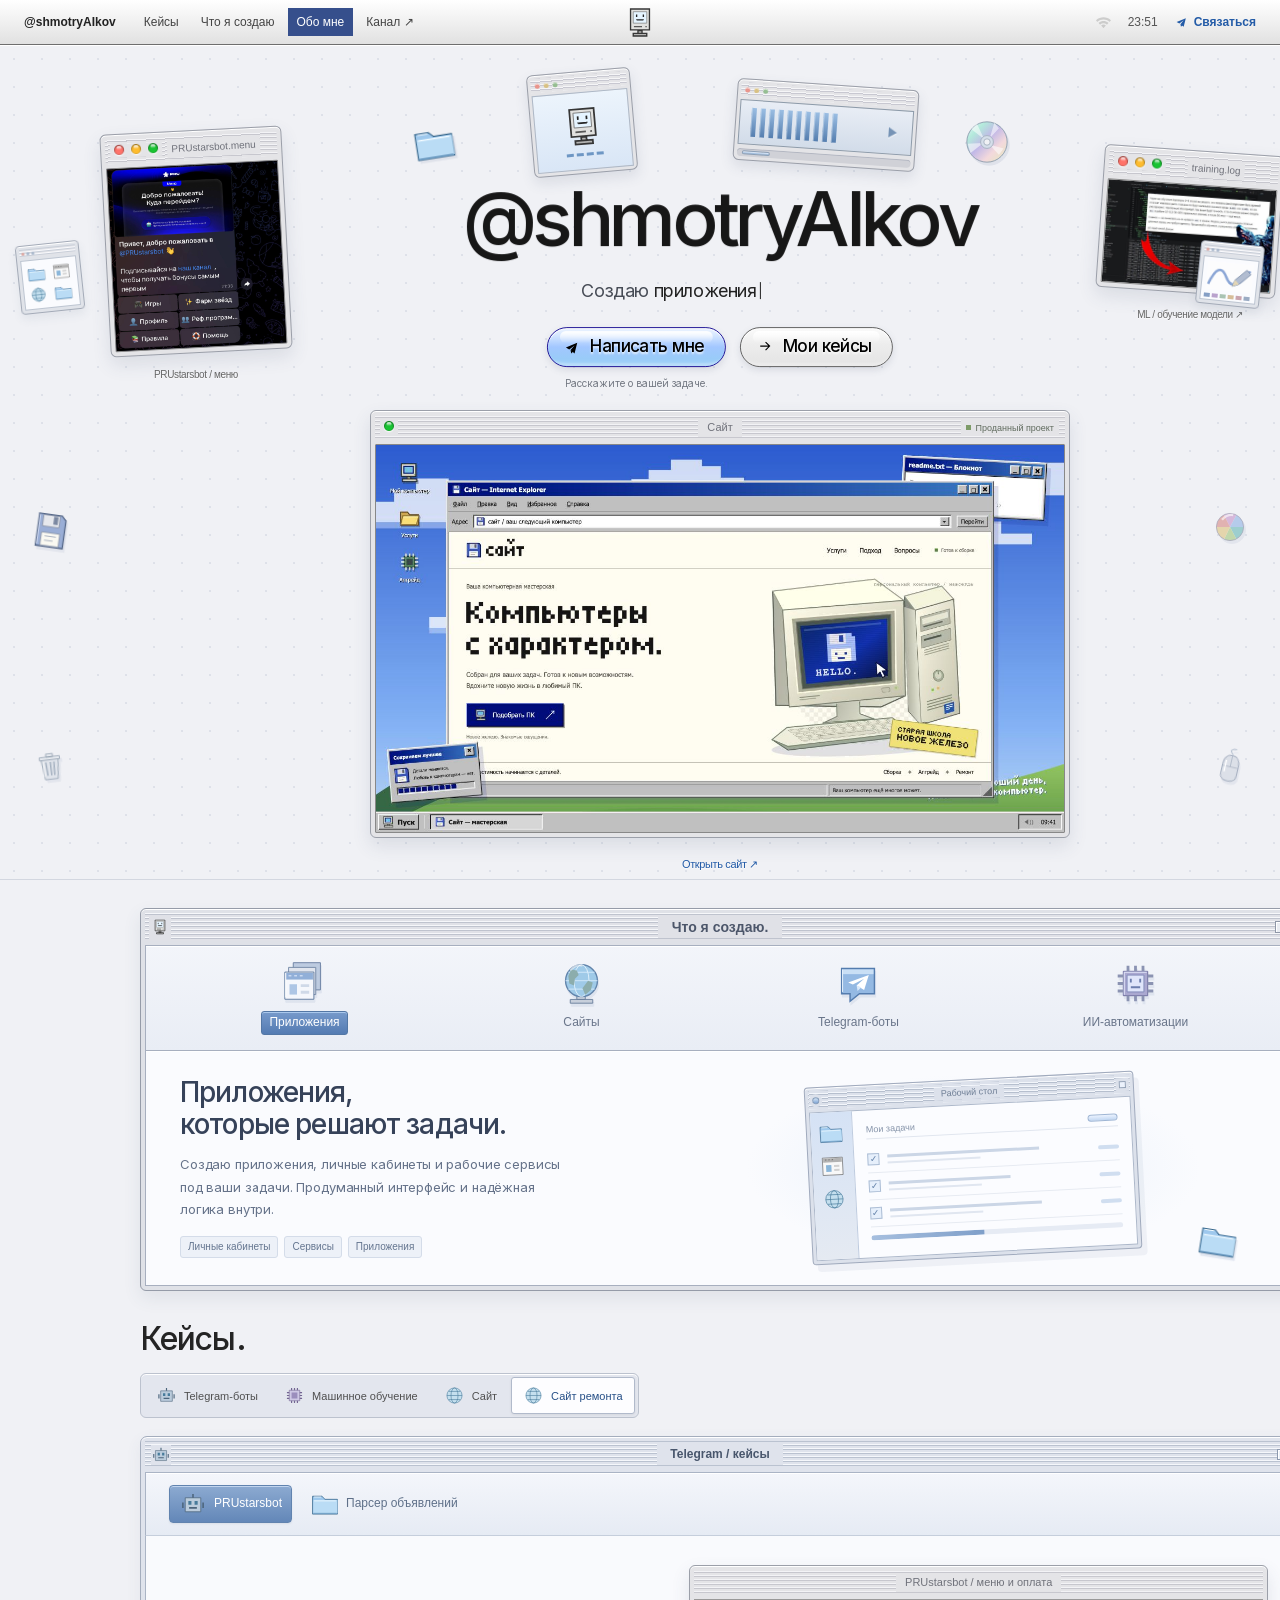
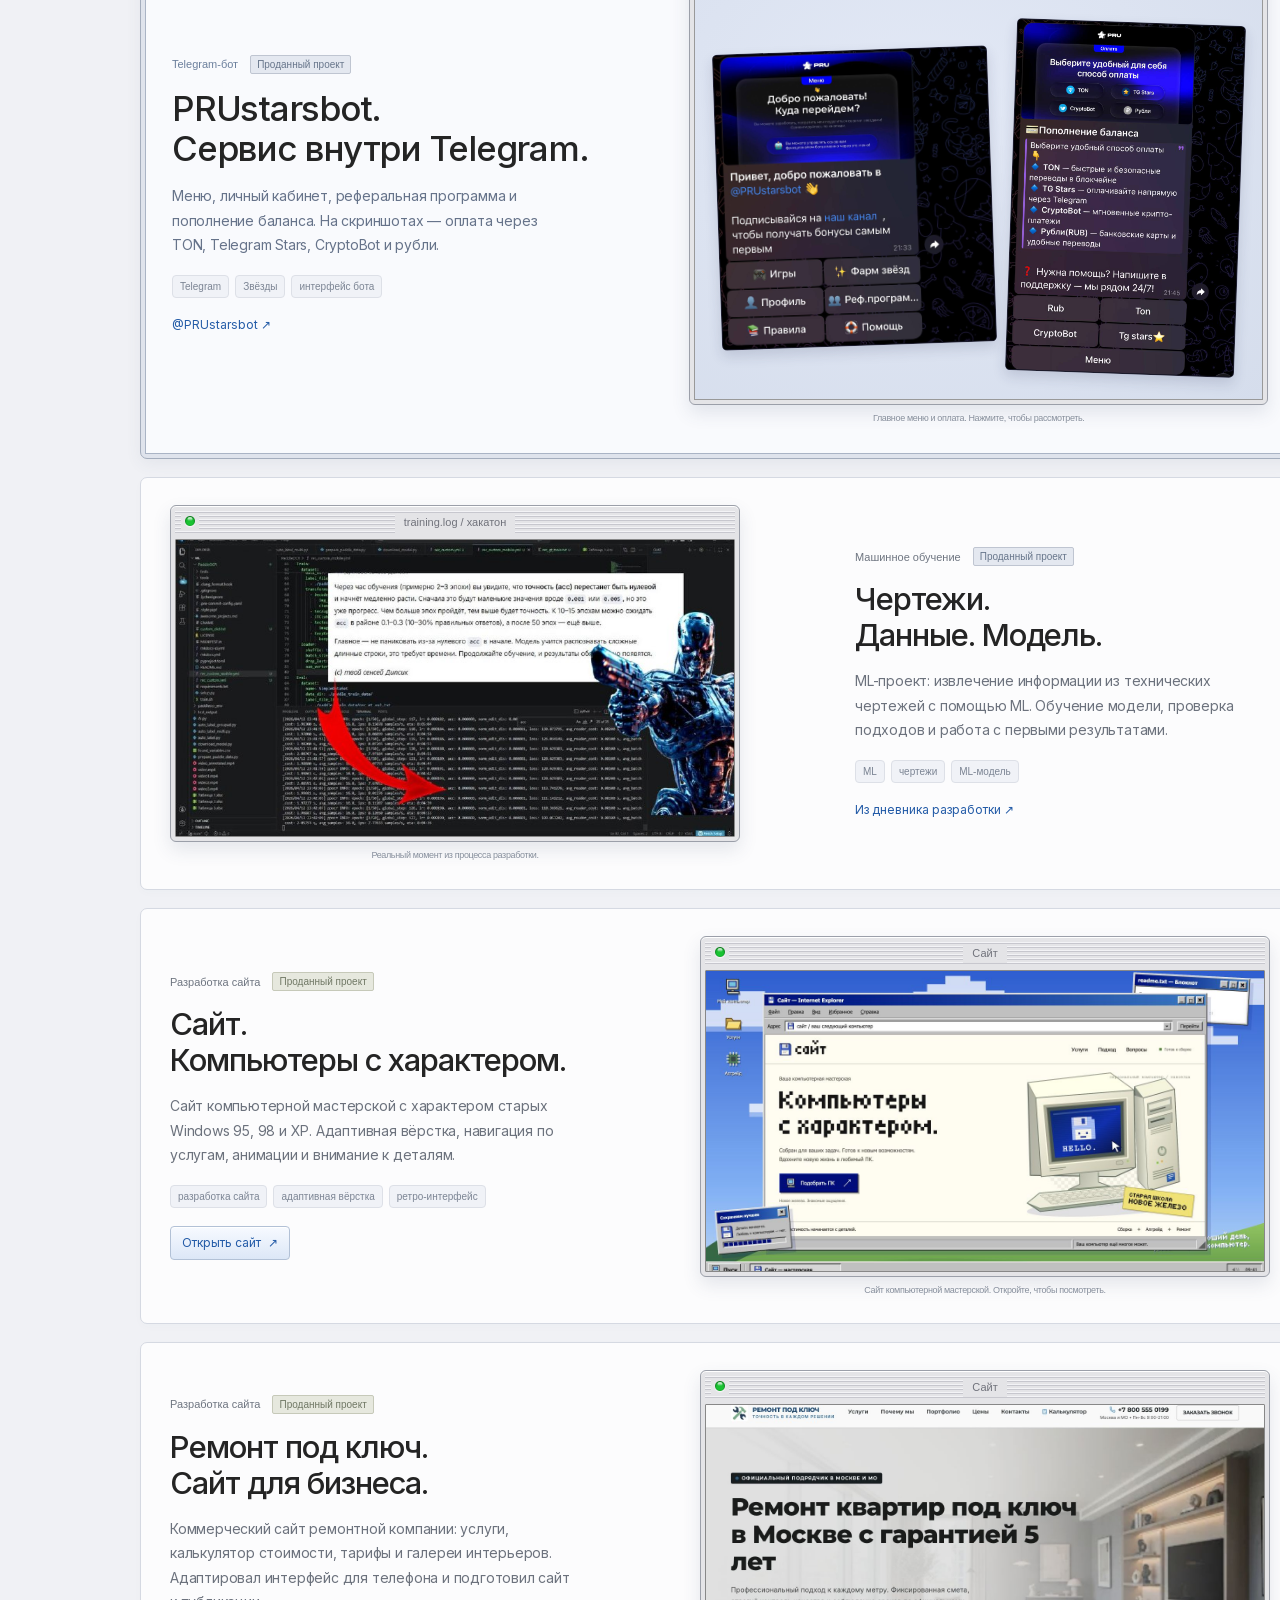
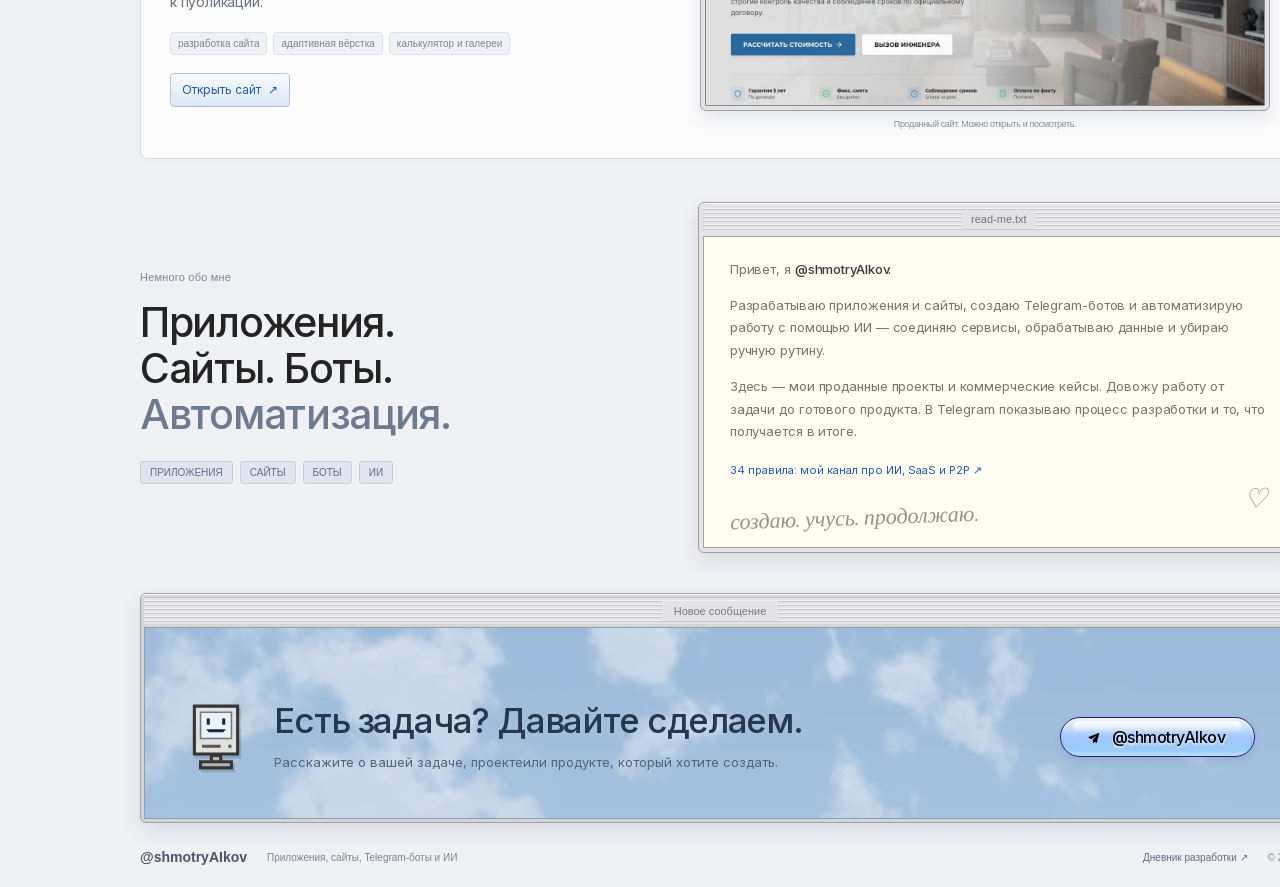
==== commit f501b566: "Mark all cases as sold and refresh Russian retro preview" ====
--- a/shmotryAIkov.html
+++ b/shmotryAIkov.html
@@ -1,6 +1,6 @@
 <!doctype html>
 <html lang="ru" class="inter_c15e96cb-module__0bjUvq__variable geist_mono_42eec60-module__Gb1_vG__variable instrument_serif_a12e2dce-module__PQFJYW__variable">
-<head><meta charset="utf-8"><meta name="viewport" content="width=device-width,initial-scale=1"><meta name="theme-color" content="#e7e9ee"><title>@shmotryAIkov — Разработчик</title><meta name="description" content="@shmotryAIkov — разработчик приложений, сайтов, Telegram-ботов и ИИ-автоматизаций. Кейсы, коммерческие проекты и связь."><link rel="icon" href="assets/dev-mark.svg"><link rel="stylesheet" href="style.css"><link rel="stylesheet" href="portfolio.css?v=ru-cases-5"><script>(()=>{const root=document.documentElement;root.classList.add('js-reveal');setTimeout(()=>{if(!root.dataset.ready)root.classList.remove('js-reveal')},3000)})()</script></head>
+<head><meta charset="utf-8"><meta name="viewport" content="width=device-width,initial-scale=1"><meta name="theme-color" content="#e7e9ee"><title>@shmotryAIkov — Разработчик</title><meta name="description" content="@shmotryAIkov — разработчик приложений, сайтов, Telegram-ботов и ИИ-автоматизаций. Кейсы, коммерческие проекты и связь."><link rel="icon" href="assets/dev-mark.svg"><link rel="stylesheet" href="style.css"><link rel="stylesheet" href="portfolio.css?v=ru-cases-6"><script>(()=>{const root=document.documentElement;root.classList.add('js-reveal');setTimeout(()=>{if(!root.dataset.ready)root.classList.remove('js-reveal')},3000)})()</script></head>
 <body>
 <svg width="0" height="0" aria-hidden="true" style="position:absolute"><defs><symbol id="telegram" viewBox="0 0 24 24"><path d="m3 11 17-7-4 16-6-5 6-7-8 6z" fill="currentColor"/><path d="m10 15 1 5 3-3" fill="currentColor"/></symbol><symbol id="arrow" viewBox="0 0 24 24"><path d="M5 12h14m-6-6 6 6-6 6" fill="none" stroke="currentColor" stroke-width="1.7"/></symbol><symbol id="code" viewBox="0 0 48 31"><path d="m15 7-8 8 8 8m18-16 8 8-8 8M28 3l-8 25" fill="none" stroke="currentColor" stroke-width="3" stroke-linecap="round" stroke-linejoin="round"/></symbol><symbol id="happy-mac" viewBox="0 0 40 44"><path d="M6 2h28v31H6z" fill="#e1e1df" stroke="#363636" stroke-width="2"/><path d="M10 6h20v17H10z" fill="#e5f4ff" stroke="#777"/><path d="M15 10v4m10-4v4m-10 4h10m-10-1v1m10-1v1" stroke="#252525" stroke-width="2"/><path d="M11 28h12m5 0h2" stroke="#575757" stroke-width="2"/><path d="M17 34h6v4h-6zM10 38h20v4H10z" fill="#b4b4b3" stroke="#363636" stroke-width="2"/></symbol><symbol id="mac-folder" viewBox="0 0 36 32"><path d="M2 6h12l4 4h16v19H2z" fill="#9ec8ed" stroke="#38688d"/><path d="M3 11h31v17H3z" fill="#badcf5"/><path d="M4 12h28M4 7h9" stroke="#f3fbff"/><path d="M3 28h30" stroke="#6899c0"/></symbol><symbol id="app-icon" viewBox="0 0 36 32"><path d="M3 3h30v26H3z" fill="#f8f8f8" stroke="#666"/><path d="M4 4h28v6H4z" fill="#b2b2b2"/><path d="M7 6h2m3 0h2m3 0h2" stroke="#555"/><path d="M8 14h8v10H8z" fill="#8ab6da"/><path d="M20 14h8v3h-8zm0 6h8v3h-8z" fill="#d1d1d1"/></symbol><symbol id="web-icon" viewBox="0 0 36 32"><circle cx="18" cy="16" r="13" fill="#c4dfee" stroke="#477b9b"/><ellipse cx="18" cy="16" rx="6" ry="13" fill="none" stroke="#477b9b"/><path d="M5 16h26M8 9h20M8 23h20" stroke="#477b9b"/></symbol><symbol id="buffer-icon" viewBox="0 0 36 32"><path d="M7 4h22v26H7z" fill="#c7b994" stroke="#7c786d"/><path d="M10 7h16v20H10z" fill="#fffdf2" stroke="#b7b5a5"/><path d="M14 2h8v5h-8z" fill="#d6dee9" stroke="#7d8fa6"/><path d="m12 12 2 2 3-4m1 3h6m-12 5 2 2 3-4m1 3h6m-12 5h12" fill="none" stroke="#6b96bd" stroke-width="1.3"/></symbol><symbol id="bot-icon" viewBox="0 0 36 32"><path d="M8 8h20v18H8z" fill="#bbccdc" stroke="#4c657c"/><path d="M18 3v5M5 14v7m26-7v7" stroke="#4c657c" stroke-width="2"/><path d="M12 12h4v5h-4zm8 0h4v5h-4z" fill="#477b9b"/><path d="M13 21h10" stroke="#4c657c" stroke-width="2"/></symbol><symbol id="ai-icon" viewBox="0 0 36 32"><path d="M9 7h18v18H9z" fill="#cec8e5" stroke="#736592"/><path d="M13 11h10v10H13z" fill="#9b8ebd"/><path d="M13 3v4m5-4v4m5-4v4M13 25v4m5-4v4m5-4v4M5 11h4m-4 5h4m-4 5h4m18-10h4m-4 5h4m-4 5h4" stroke="#736592" stroke-width="2"/></symbol><symbol id="service-apps-icon" viewBox="0 0 48 48"><path d="M12 5h29v29H12z" fill="#bdcbe0" stroke="#6b81a3"/><path d="M7 10h29v29H7z" fill="#e1e5ee" stroke="#768aa8"/><path d="M3 15h31v29H3z" fill="#f5f7fc" stroke="#617b9f"/><path d="M4 16h29v7H4z" fill="#91afd8"/><path d="M7 19h3m3 0h3m3 0h3" stroke="#eaf2ff"/><path d="M8 28h8v11H8z" fill="#aec6e5"/><path d="M20 28h9v3h-9zm0 7h9v3h-9z" fill="#cfd9e8"/><path d="M4 16v26" stroke="#fff"/></symbol>
 <symbol id="service-web-icon" viewBox="0 0 48 48"><path d="M19 35h9v6h-9zM12 41h24v4H12z" fill="#c7cfdb" stroke="#6c829e"/><circle cx="24" cy="21" r="17" fill="#9fcae8" stroke="#6284ab" stroke-width="1.5"/><ellipse cx="24" cy="21" rx="8" ry="17" fill="none" stroke="#e2f2fc"/><path d="M7 21h34M10 12h28M10 30h28" stroke="#d4eafb"/><path d="m13 9 6 1 2 5-4 4-1 7-5-2-1-8zm18 12 5 2-2 8-6 5-3-7z" fill="#8cadac"/><path d="M12 10q6-7 13-5" stroke="#fff" fill="none" stroke-width="2" opacity=".6"/></symbol>
@@ -29,7 +29,7 @@
 
 
   <div class="abs headline-wrap no-fade portfolio-headline" id="hero-center" style="left:50%;top:240px;transform:translate(-50%,-50%)"><div class="head-group"><h1 class="headline" id="hero-title">@shmotryAIkov</h1><p class="subtitle">Создаю <span class="typing-role" aria-hidden="true">приложения</span><span class="sr-only">Приложения, сайты, Telegram-боты и ИИ-автоматизации.</span></p></div><div class="btns"><div class="btn-col"><a class="btn mac" href="https://t.me/shmotryAIkov" target="_blank" rel="noopener"><div class="gloss no-drag"></div><svg class="ico" viewBox="0 0 24 24"><use href="#telegram"/></svg><span>Написать мне</span></a><p class="portfolio-button-note">Расскажите о вашей задаче.</p></div><a class="btn os-win" href="#projects"><div class="gloss no-drag"></div><svg class="ico" viewBox="0 0 24 24"><use href="#arrow"/></svg><span>Мои кейсы</span></a></div></div>
-  <div class="abs win-wrap no-fade project-feature showcase-feature" id="big-video" style="left:370px;top:365px;width:700px"><div class="win"><div class="bar workbench-bar"><div class="dots"><button data-photo="assets/website-preview.jpg" data-title="Сайт компьютерной мастерской" aria-label="Увеличить: Сайт компьютерной мастерской"><img src="assets/win-zoom.png" alt=""></button></div><span>Сайт</span><span class="project-status"><i></i>Ретро-сайт</span></div><a class="showcase-screen project-website-preview" href="projects/website.html" target="_blank" rel="noopener" aria-label="Открыть сайт компьютерной мастерской"><img src="assets/website-preview.jpg" width="1280" height="720" alt="Сайт компьютерной мастерской: ретро-окна и бежевый монитор"></a></div><a class="win-caption project-website-link" href="projects/website.html" target="_blank" rel="noopener">Открыть сайт ↗</a></div>
+  <div class="abs win-wrap no-fade project-feature showcase-feature" id="big-video" style="left:370px;top:365px;width:700px"><div class="win"><div class="bar workbench-bar"><div class="dots"><button data-photo="assets/website-preview-ru.jpg" data-title="Сайт компьютерной мастерской" aria-label="Увеличить: Сайт компьютерной мастерской"><img src="assets/win-zoom.png" alt=""></button></div><span>Сайт</span><span class="project-status"><i></i>Проданный проект</span></div><a class="showcase-screen project-website-preview" href="projects/website.html" target="_blank" rel="noopener" aria-label="Открыть сайт компьютерной мастерской"><img src="assets/website-preview-ru.jpg" width="1280" height="720" alt="Сайт компьютерной мастерской: ретро-окна и бежевый монитор"></a></div><a class="win-caption project-website-link" href="projects/website.html" target="_blank" rel="noopener">Открыть сайт ↗</a></div>
 
 
 
@@ -54,10 +54,10 @@
 <button id="tg-tab-parser" role="tab" aria-selected="false" aria-controls="tg-project-parser" tabindex="-1" data-telegram-tab><svg viewBox="0 0 36 32" aria-hidden="true"><use href="#mac-folder"/></svg><span>Парсер объявлений</span></button>
 
 </div>
-<div class="telegram-project-panel" id="tg-project-pru" role="tabpanel" aria-labelledby="tg-tab-pru" tabindex="0"><div class="case-copy will-reveal"><div class="case-meta"><span>Telegram-бот</span></div><h3>PRUstarsbot.<br>Сервис внутри Telegram.</h3><p>Меню, личный кабинет, реферальная программа и пополнение баланса. На скриншотах — оплата через TON, Telegram Stars, CryptoBot и рубли.</p><div class="case-tags"><span>Telegram</span><span>Звёзды</span><span>интерфейс бота</span></div><a class="case-source" href="https://t.me/PRUstarsbot" target="_blank" rel="noopener">@PRUstarsbot ↗</a></div><div class="case-visual will-reveal"><div class="win telegram-work-window"><div class="bar"><span>PRUstarsbot / меню и оплата</span></div><div class="telegram-photo-pair"><button class="bot-shot bot-shot-menu" data-photo="assets/pru-menu.jpg" data-title="PRUstarsbot — главное меню" data-source="https://t.me/PRUstarsbot" data-source-label="Открыть PRUstarsbot ↗" aria-label="Увеличить главное меню PRUstarsbot"><img src="assets/pru-menu.jpg" width="1191" height="1280" loading="lazy" decoding="async" alt="Скриншот PRUstarsbot: игры, профиль, рефералы и помощь"></button><button class="bot-shot bot-shot-payments" data-photo="assets/pru-payments.jpg" data-title="PRUstarsbot — пополнение баланса" data-source="https://t.me/PRUstarsbot" data-source-label="Открыть PRUstarsbot ↗" aria-label="Увеличить экран оплаты PRUstarsbot"><img src="assets/pru-payments.jpg" width="832" height="1280" loading="lazy" decoding="async" alt="Скриншот выбора способа оплаты в PRUstarsbot"></button></div></div><span class="win-caption">Главное меню и оплата. Нажмите, чтобы рассмотреть.</span></div></div>
+<div class="telegram-project-panel" id="tg-project-pru" role="tabpanel" aria-labelledby="tg-tab-pru" tabindex="0"><div class="case-copy will-reveal"><div class="case-meta"><span>Telegram-бот</span><span class="case-badge">Проданный проект</span></div><h3>PRUstarsbot.<br>Сервис внутри Telegram.</h3><p>Меню, личный кабинет, реферальная программа и пополнение баланса. На скриншотах — оплата через TON, Telegram Stars, CryptoBot и рубли.</p><div class="case-tags"><span>Telegram</span><span>Звёзды</span><span>интерфейс бота</span></div><a class="case-source" href="https://t.me/PRUstarsbot" target="_blank" rel="noopener">@PRUstarsbot ↗</a></div><div class="case-visual will-reveal"><div class="win telegram-work-window"><div class="bar"><span>PRUstarsbot / меню и оплата</span></div><div class="telegram-photo-pair"><button class="bot-shot bot-shot-menu" data-photo="assets/pru-menu.jpg" data-title="PRUstarsbot — главное меню" data-source="https://t.me/PRUstarsbot" data-source-label="Открыть PRUstarsbot ↗" aria-label="Увеличить главное меню PRUstarsbot"><img src="assets/pru-menu.jpg" width="1191" height="1280" loading="lazy" decoding="async" alt="Скриншот PRUstarsbot: игры, профиль, рефералы и помощь"></button><button class="bot-shot bot-shot-payments" data-photo="assets/pru-payments.jpg" data-title="PRUstarsbot — пополнение баланса" data-source="https://t.me/PRUstarsbot" data-source-label="Открыть PRUstarsbot ↗" aria-label="Увеличить экран оплаты PRUstarsbot"><img src="assets/pru-payments.jpg" width="832" height="1280" loading="lazy" decoding="async" alt="Скриншот выбора способа оплаты в PRUstarsbot"></button></div></div><span class="win-caption">Главное меню и оплата. Нажмите, чтобы рассмотреть.</span></div></div>
 <div class="telegram-project-panel" id="tg-project-parser" role="tabpanel" aria-labelledby="tg-tab-parser" tabindex="0" hidden>
 <div class="case-copy will-reveal">
-<div class="case-meta"><span>Парсер сайтов + Telegram-бот</span></div>
+<div class="case-meta"><span>Парсер сайтов + Telegram-бот</span><span class="case-badge">Проданный проект</span></div>
 <h3>С сайтов.<br>Сразу в Telegram.</h3>
 <p>Разработал парсер, который собирает объявления о недвижимости с сайтов и публикует их в Telegram-канале через бота. Фото, характеристики, цена и ссылка на оригинал — в одном посте.</p>
 <div class="parser-flow scraper-motion" role="img" aria-label="Как работает: сайт, сбор данных парсером, публикация в Telegram-канале через бота">
@@ -81,8 +81,8 @@
 </div>
 
 
-</article><article class="case-row reverse work-row reveal-group" id="ml-work"><div class="case-copy will-reveal"><div class="case-meta"><span>Машинное обучение</span><span class="case-badge">Хакатон</span></div><h3>Чертежи.<br>Данные. Модель.</h3><p>Кейс с хакатона: извлечение информации из технических чертежей с помощью ML. Обучение модели, проверка подходов и работа с первыми результатами.</p><div class="case-tags"><span>ML</span><span>чертежи</span><span>прототип</span></div><a class="case-source" href="https://t.me/chilovuyparen2/494" target="_blank" rel="noopener">Из дневника разработки ↗</a></div><div class="case-visual will-reveal"><div class="win"><div class="bar"><div class="dots"><button data-photo="assets/work-494.jpg" data-title="ML — обучение модели" data-source="https://t.me/chilovuyparen2/494" aria-label="Увеличить: ML — обучение модели"><img src="assets/win-zoom.png" alt=""></button></div><span>training.log / хакатон</span></div><button class="case-photo" data-photo="assets/work-494.jpg" data-title="ML — обучение модели" data-source="https://t.me/chilovuyparen2/494" aria-label="Открыть фото работы с ML"><img src="assets/work-494.jpg" width="800" height="424" loading="lazy" decoding="async" alt="Фото обучения ML-модели на хакатоне"></button></div><span class="win-caption">Реальный момент из процесса разработки.</span></div></article><article class="case-row work-row reveal-group" id="website-work"><div class="case-copy will-reveal"><div class="case-meta"><span>Разработка сайта</span><span class="case-badge design-badge">Ретро-сайт</span></div><h3>Сайт.<br>Компьютеры с характером.</h3><p>Сайт компьютерной мастерской с характером старых Windows 95, 98 и XP. Адаптивная вёрстка, навигация по услугам, анимации и внимание к деталям.</p><div class="case-tags"><span>разработка сайта</span><span>адаптивная вёрстка</span><span>ретро-интерфейс</span></div><a class="case-source project-visit-link" href="projects/website.html" target="_blank" rel="noopener">Открыть сайт <span aria-hidden="true">↗</span></a></div><div class="case-visual will-reveal"><div class="win"><div class="bar"><div class="dots"><button data-photo="assets/website-preview.jpg" data-title="Сайт компьютерной мастерской" aria-label="Увеличить: Сайт компьютерной мастерской"><img src="assets/win-zoom.png" alt=""></button></div><span>Сайт</span></div><button class="case-photo retro-case-photo" data-photo="assets/website-preview.jpg" data-title="Сайт компьютерной мастерской" aria-label="Увеличить скриншот сайта"><img src="assets/website-preview.jpg" width="1280" height="720" loading="lazy" decoding="async" alt="Сайт компьютерной мастерской в стиле Windows 95, 98 и XP"></button></div><span class="win-caption">Сайт компьютерной мастерской. Откройте, чтобы посмотреть.</span></div></article><article class="case-row work-row reveal-group" id="renovation-work"><div class="case-copy will-reveal"><div class="case-meta"><span>Разработка сайта</span><span class="case-badge design-badge">Проданный проект</span></div><h3>Ремонт под ключ.<br>Сайт для бизнеса.</h3><p>Коммерческий сайт ремонтной компании: услуги, калькулятор стоимости, тарифы и галереи интерьеров. Адаптировал интерфейс для телефона и подготовил сайт к публикации.</p><div class="case-tags"><span>разработка сайта</span><span>адаптивная вёрстка</span><span>калькулятор и галереи</span></div><a class="case-source project-visit-link" href="https://makskrev.github.io/remont-zelyony-kopiya/" target="_blank" rel="noopener">Открыть сайт <span aria-hidden="true">↗</span></a></div><div class="case-visual will-reveal"><div class="win"><div class="bar"><div class="dots"><button data-photo="assets/renovation-preview.jpg" data-title="Сайт ремонта под ключ" aria-label="Увеличить: Сайт ремонта под ключ"><img src="assets/win-zoom.png" alt=""></button></div><span>Сайт</span></div><button class="case-photo retro-case-photo" data-photo="assets/renovation-preview.jpg" data-title="Сайт ремонта под ключ" aria-label="Увеличить скриншот сайта"><img src="assets/renovation-preview.jpg" width="1280" height="720" loading="lazy" decoding="async" alt="Скриншот сайта ремонтной компании"></button></div><span class="win-caption">Проданный сайт. Можно открыть и посмотреть.</span></div></article></section><section class="portfolio-section about-section" id="about"><div class="about-layout reveal-group"><div class="about-heading will-reveal"><span class="section-label">Немного обо мне</span><h2>Приложения.<br>Сайты. Боты.<br><span>Автоматизация.</span></h2><div class="about-stack"><span>ПРИЛОЖЕНИЯ</span><span>САЙТЫ</span><span>БОТЫ</span><span>ИИ</span></div></div><div class="about-note win will-reveal"><div class="bar"><span>read-me.txt</span></div><div class="about-note-content"><p>Привет, я <strong>@shmotryAIkov.</strong></p><p>Разрабатываю приложения и сайты, создаю Telegram-ботов и автоматизирую работу с помощью ИИ — соединяю сервисы, обрабатываю данные и убираю ручную рутину.</p><p>Здесь — мои кейсы и коммерческие проекты. Довожу работу от задачи до готового продукта. В Telegram показываю процесс разработки и то, что получается в итоге.</p><a href="https://t.me/chilovuyparen2" target="_blank" rel="noopener">34 правила: мой канал про ИИ, SaaS и P2P ↗</a><span class="note-signature">создаю. учусь. продолжаю. <b>♡</b></span></div></div></div></section>
+</article><article class="case-row reverse work-row reveal-group" id="ml-work"><div class="case-copy will-reveal"><div class="case-meta"><span>Машинное обучение</span><span class="case-badge">Проданный проект</span></div><h3>Чертежи.<br>Данные. Модель.</h3><p>ML-проект: извлечение информации из технических чертежей с помощью ML. Обучение модели, проверка подходов и работа с первыми результатами.</p><div class="case-tags"><span>ML</span><span>чертежи</span><span>ML-модель</span></div><a class="case-source" href="https://t.me/chilovuyparen2/494" target="_blank" rel="noopener">Из дневника разработки ↗</a></div><div class="case-visual will-reveal"><div class="win"><div class="bar"><div class="dots"><button data-photo="assets/work-494.jpg" data-title="ML — обучение модели" data-source="https://t.me/chilovuyparen2/494" aria-label="Увеличить: ML — обучение модели"><img src="assets/win-zoom.png" alt=""></button></div><span>training.log / хакатон</span></div><button class="case-photo" data-photo="assets/work-494.jpg" data-title="ML — обучение модели" data-source="https://t.me/chilovuyparen2/494" aria-label="Открыть фото работы с ML"><img src="assets/work-494.jpg" width="800" height="424" loading="lazy" decoding="async" alt="Фото обучения ML-модели на хакатоне"></button></div><span class="win-caption">Реальный момент из процесса разработки.</span></div></article><article class="case-row work-row reveal-group" id="website-work"><div class="case-copy will-reveal"><div class="case-meta"><span>Разработка сайта</span><span class="case-badge design-badge">Проданный проект</span></div><h3>Сайт.<br>Компьютеры с характером.</h3><p>Сайт компьютерной мастерской с характером старых Windows 95, 98 и XP. Адаптивная вёрстка, навигация по услугам, анимации и внимание к деталям.</p><div class="case-tags"><span>разработка сайта</span><span>адаптивная вёрстка</span><span>ретро-интерфейс</span></div><a class="case-source project-visit-link" href="projects/website.html" target="_blank" rel="noopener">Открыть сайт <span aria-hidden="true">↗</span></a></div><div class="case-visual will-reveal"><div class="win"><div class="bar"><div class="dots"><button data-photo="assets/website-preview-ru.jpg" data-title="Сайт компьютерной мастерской" aria-label="Увеличить: Сайт компьютерной мастерской"><img src="assets/win-zoom.png" alt=""></button></div><span>Сайт</span></div><button class="case-photo retro-case-photo" data-photo="assets/website-preview-ru.jpg" data-title="Сайт компьютерной мастерской" aria-label="Увеличить скриншот сайта"><img src="assets/website-preview-ru.jpg" width="1280" height="720" loading="lazy" decoding="async" alt="Сайт компьютерной мастерской в стиле Windows 95, 98 и XP"></button></div><span class="win-caption">Сайт компьютерной мастерской. Откройте, чтобы посмотреть.</span></div></article><article class="case-row work-row reveal-group" id="renovation-work"><div class="case-copy will-reveal"><div class="case-meta"><span>Разработка сайта</span><span class="case-badge design-badge">Проданный проект</span></div><h3>Ремонт под ключ.<br>Сайт для бизнеса.</h3><p>Коммерческий сайт ремонтной компании: услуги, калькулятор стоимости, тарифы и галереи интерьеров. Адаптировал интерфейс для телефона и подготовил сайт к публикации.</p><div class="case-tags"><span>разработка сайта</span><span>адаптивная вёрстка</span><span>калькулятор и галереи</span></div><a class="case-source project-visit-link" href="https://makskrev.github.io/remont-zelyony-kopiya/" target="_blank" rel="noopener">Открыть сайт <span aria-hidden="true">↗</span></a></div><div class="case-visual will-reveal"><div class="win"><div class="bar"><div class="dots"><button data-photo="assets/renovation-preview.jpg" data-title="Сайт ремонта под ключ" aria-label="Увеличить: Сайт ремонта под ключ"><img src="assets/win-zoom.png" alt=""></button></div><span>Сайт</span></div><button class="case-photo retro-case-photo" data-photo="assets/renovation-preview.jpg" data-title="Сайт ремонта под ключ" aria-label="Увеличить скриншот сайта"><img src="assets/renovation-preview.jpg" width="1280" height="720" loading="lazy" decoding="async" alt="Скриншот сайта ремонтной компании"></button></div><span class="win-caption">Проданный сайт. Можно открыть и посмотреть.</span></div></article></section><section class="portfolio-section about-section" id="about"><div class="about-layout reveal-group"><div class="about-heading will-reveal"><span class="section-label">Немного обо мне</span><h2>Приложения.<br>Сайты. Боты.<br><span>Автоматизация.</span></h2><div class="about-stack"><span>ПРИЛОЖЕНИЯ</span><span>САЙТЫ</span><span>БОТЫ</span><span>ИИ</span></div></div><div class="about-note win will-reveal"><div class="bar"><span>read-me.txt</span></div><div class="about-note-content"><p>Привет, я <strong>@shmotryAIkov.</strong></p><p>Разрабатываю приложения и сайты, создаю Telegram-ботов и автоматизирую работу с помощью ИИ — соединяю сервисы, обрабатываю данные и убираю ручную рутину.</p><p>Здесь — мои проданные проекты и коммерческие кейсы. Довожу работу от задачи до готового продукта. В Telegram показываю процесс разработки и то, что получается в итоге.</p><a href="https://t.me/chilovuyparen2" target="_blank" rel="noopener">34 правила: мой канал про ИИ, SaaS и P2P ↗</a><span class="note-signature">создаю. учусь. продолжаю. <b>♡</b></span></div></div></div></section>
 <section class="contact-section reveal-group" id="contact"><div class="contact-title"><span>Новое сообщение</span><img src="assets/win-zoom.png" alt=""></div><div class="contact-sky" aria-hidden="true"></div><div class="contact-content"><svg class="contact-mac will-reveal" viewBox="0 0 40 44" aria-hidden="true"><use href="#happy-mac"/></svg><span class="section-label will-reveal">Начнём с приветствия</span><h2 class="will-reveal">Есть задача?<br> Давайте сделаем.</h2><p class="will-reveal">Расскажите о вашей задаче, проекте<br>или продукте, который хотите создать.</p><a class="btn mac will-reveal" href="https://t.me/shmotryAIkov" target="_blank" rel="noopener"><div class="gloss"></div><svg class="ico" viewBox="0 0 24 24"><use href="#telegram"/></svg><span>@shmotryAIkov</span></a></div></section>
 </main><footer class="portfolio-footer"><a href="#">@shmotryAIkov</a><span>Приложения, сайты, Telegram-боты и ИИ</span><a href="https://t.me/chilovuyparen2" target="_blank" rel="noopener">Дневник разработки ↗</a><span>© 2026</span></footer>
-</div><script src="portfolio.js?v=ru-cases-5" defer></script>
+</div><script src="portfolio.js?v=ru-cases-6" defer></script>
 </body></html>
--- a/portfolio.css
+++ b/portfolio.css
@@ -475,3 +475,6 @@
   55%, 87% {opacity: 1;transform:scale(1) var(--motion-base,translate(0));}
 }
 }
+
+/* Long Russian case labels wrap cleanly on narrow screens. */
+.case-meta{flex-wrap:wrap}
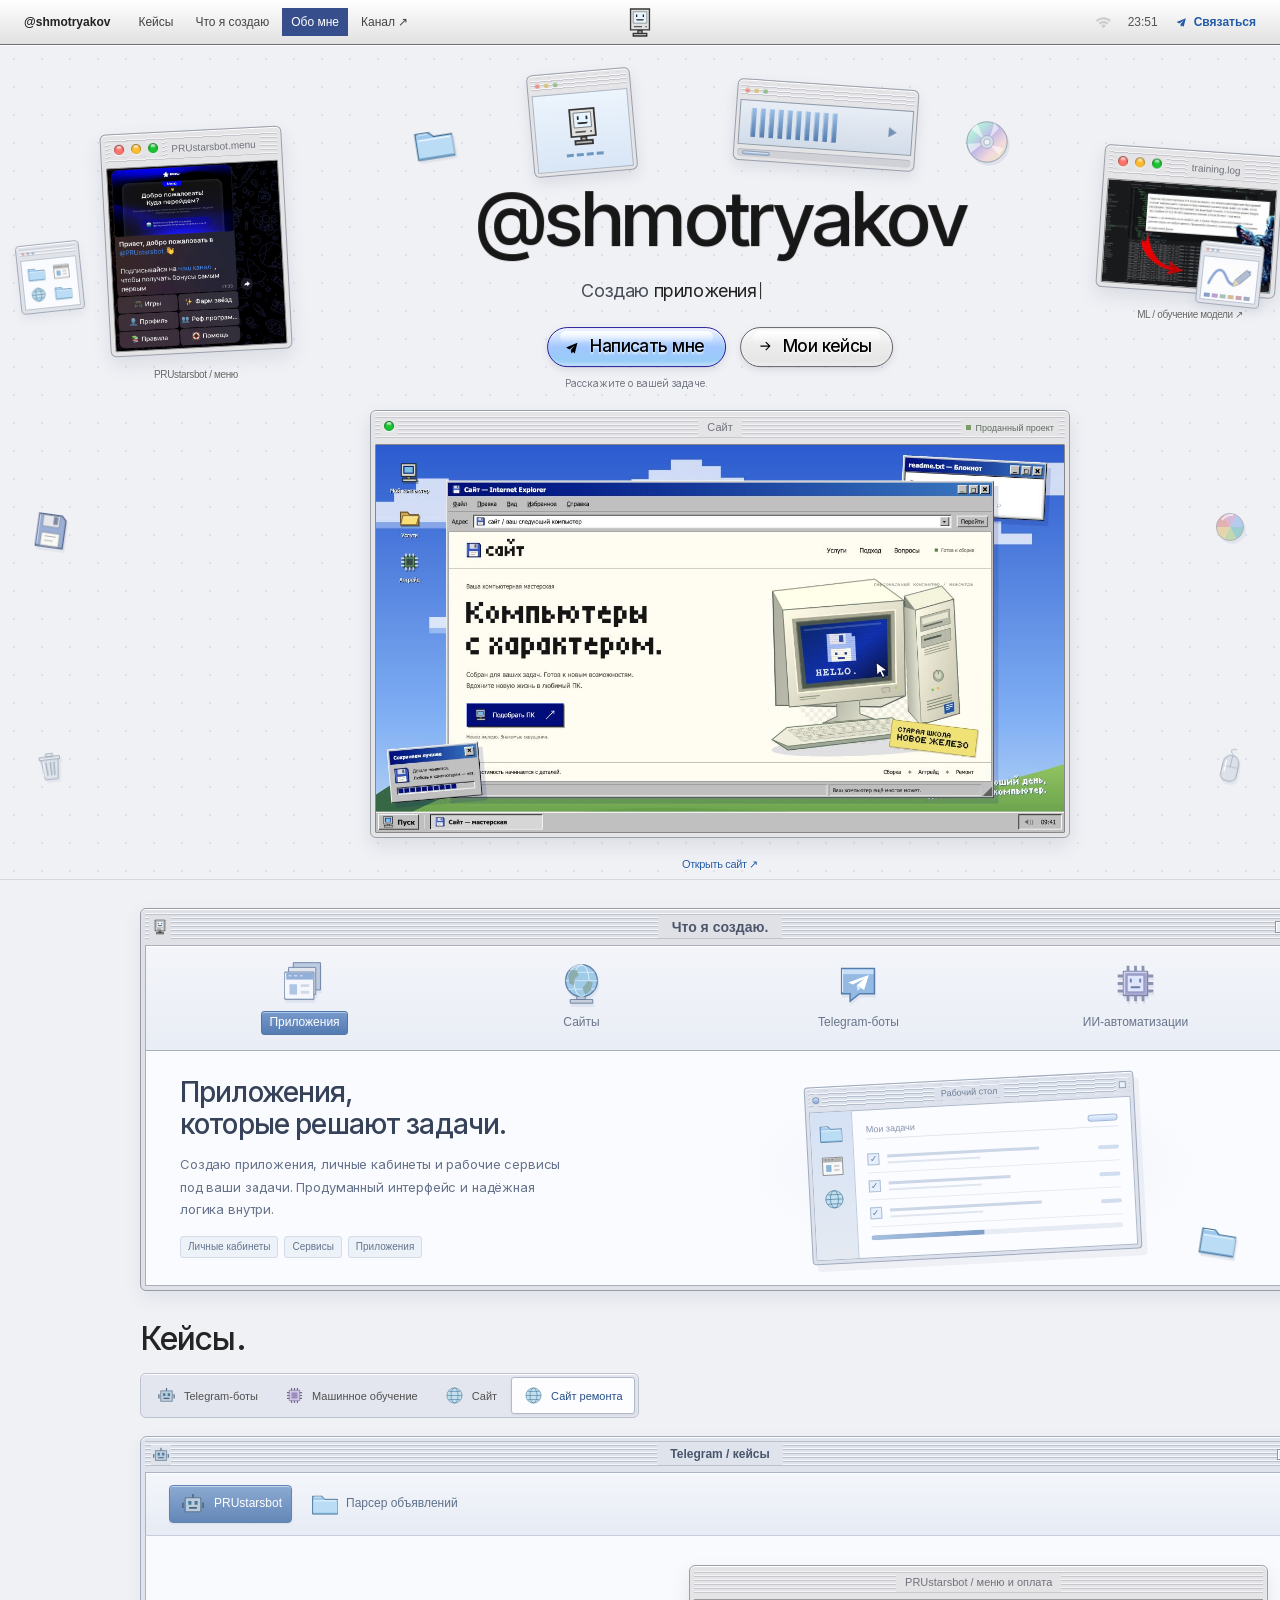
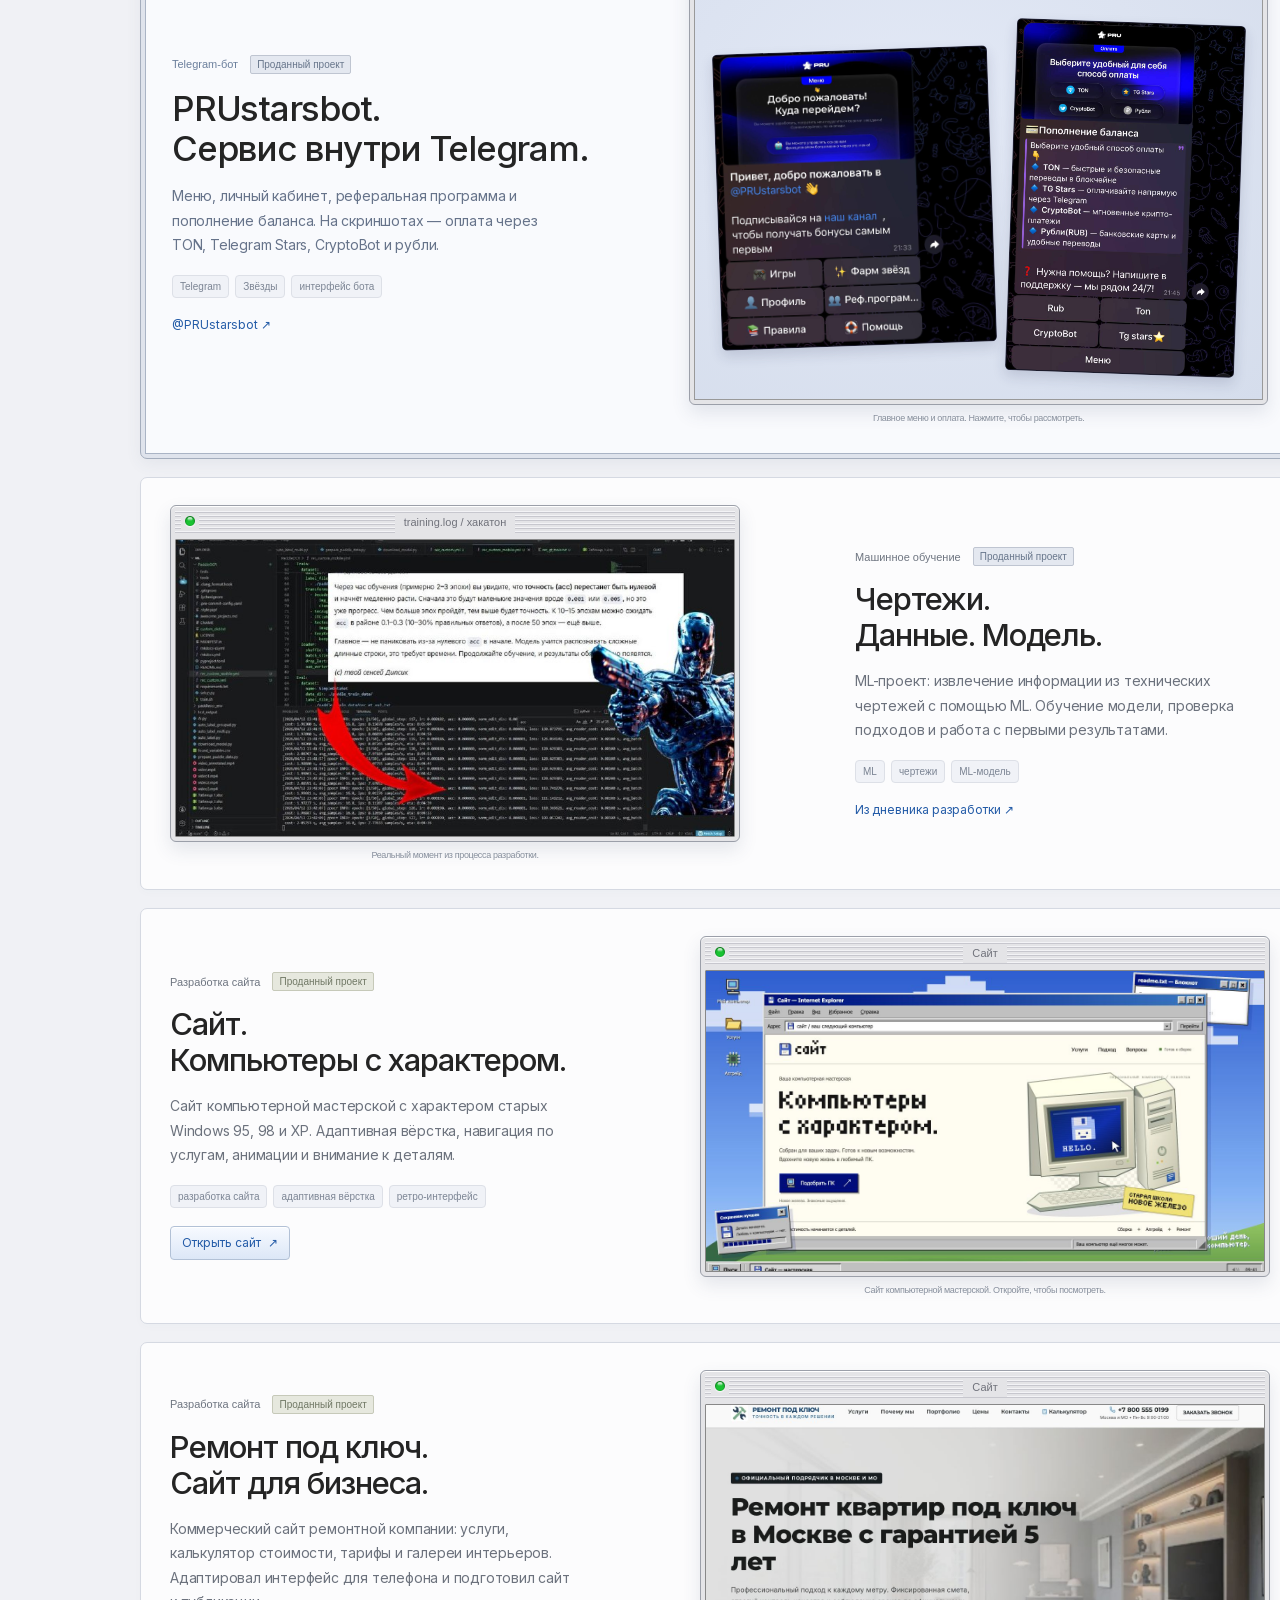
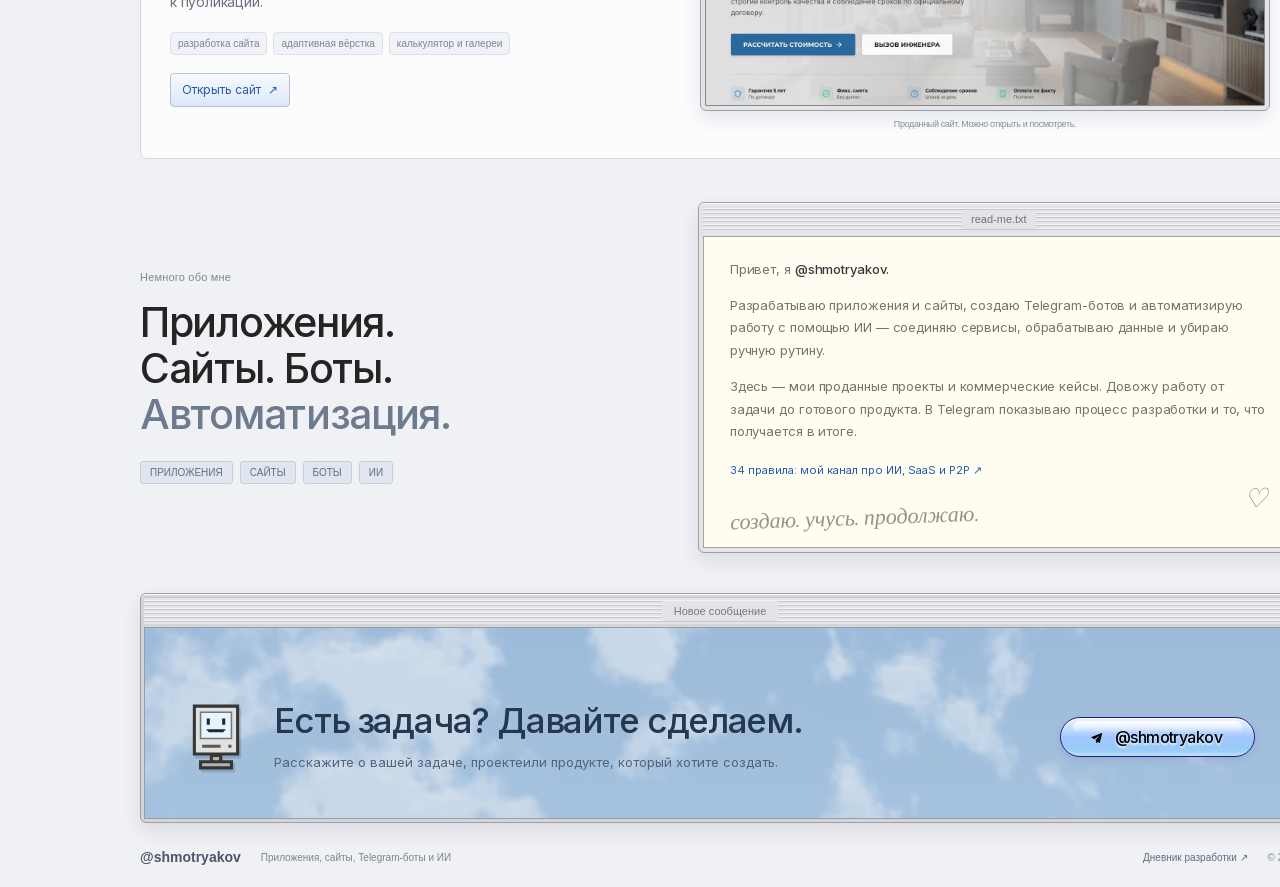
==== commit bb4ee5b2: "Update portfolio handle and Telegram links to shmotryakov" ====
--- a/shmotryAIkov.html
+++ b/shmotryAIkov.html
@@ -1,6 +1,6 @@
 <!doctype html>
 <html lang="ru" class="inter_c15e96cb-module__0bjUvq__variable geist_mono_42eec60-module__Gb1_vG__variable instrument_serif_a12e2dce-module__PQFJYW__variable">
-<head><meta charset="utf-8"><meta name="viewport" content="width=device-width,initial-scale=1"><meta name="theme-color" content="#e7e9ee"><title>@shmotryAIkov — Разработчик</title><meta name="description" content="@shmotryAIkov — разработчик приложений, сайтов, Telegram-ботов и ИИ-автоматизаций. Кейсы, коммерческие проекты и связь."><link rel="icon" href="assets/dev-mark.svg"><link rel="stylesheet" href="style.css"><link rel="stylesheet" href="portfolio.css?v=ru-cases-6"><script>(()=>{const root=document.documentElement;root.classList.add('js-reveal');setTimeout(()=>{if(!root.dataset.ready)root.classList.remove('js-reveal')},3000)})()</script></head>
+<head><meta charset="utf-8"><meta name="viewport" content="width=device-width,initial-scale=1"><meta name="theme-color" content="#e7e9ee"><title>@shmotryakov — Разработчик</title><meta name="description" content="@shmotryakov — разработчик приложений, сайтов, Telegram-ботов и ИИ-автоматизаций. Кейсы, коммерческие проекты и связь."><link rel="icon" href="assets/dev-mark.svg"><link rel="stylesheet" href="style.css"><link rel="stylesheet" href="portfolio.css?v=ru-cases-6"><script>(()=>{const root=document.documentElement;root.classList.add('js-reveal');setTimeout(()=>{if(!root.dataset.ready)root.classList.remove('js-reveal')},3000)})()</script></head>
 <body>
 <svg width="0" height="0" aria-hidden="true" style="position:absolute"><defs><symbol id="telegram" viewBox="0 0 24 24"><path d="m3 11 17-7-4 16-6-5 6-7-8 6z" fill="currentColor"/><path d="m10 15 1 5 3-3" fill="currentColor"/></symbol><symbol id="arrow" viewBox="0 0 24 24"><path d="M5 12h14m-6-6 6 6-6 6" fill="none" stroke="currentColor" stroke-width="1.7"/></symbol><symbol id="code" viewBox="0 0 48 31"><path d="m15 7-8 8 8 8m18-16 8 8-8 8M28 3l-8 25" fill="none" stroke="currentColor" stroke-width="3" stroke-linecap="round" stroke-linejoin="round"/></symbol><symbol id="happy-mac" viewBox="0 0 40 44"><path d="M6 2h28v31H6z" fill="#e1e1df" stroke="#363636" stroke-width="2"/><path d="M10 6h20v17H10z" fill="#e5f4ff" stroke="#777"/><path d="M15 10v4m10-4v4m-10 4h10m-10-1v1m10-1v1" stroke="#252525" stroke-width="2"/><path d="M11 28h12m5 0h2" stroke="#575757" stroke-width="2"/><path d="M17 34h6v4h-6zM10 38h20v4H10z" fill="#b4b4b3" stroke="#363636" stroke-width="2"/></symbol><symbol id="mac-folder" viewBox="0 0 36 32"><path d="M2 6h12l4 4h16v19H2z" fill="#9ec8ed" stroke="#38688d"/><path d="M3 11h31v17H3z" fill="#badcf5"/><path d="M4 12h28M4 7h9" stroke="#f3fbff"/><path d="M3 28h30" stroke="#6899c0"/></symbol><symbol id="app-icon" viewBox="0 0 36 32"><path d="M3 3h30v26H3z" fill="#f8f8f8" stroke="#666"/><path d="M4 4h28v6H4z" fill="#b2b2b2"/><path d="M7 6h2m3 0h2m3 0h2" stroke="#555"/><path d="M8 14h8v10H8z" fill="#8ab6da"/><path d="M20 14h8v3h-8zm0 6h8v3h-8z" fill="#d1d1d1"/></symbol><symbol id="web-icon" viewBox="0 0 36 32"><circle cx="18" cy="16" r="13" fill="#c4dfee" stroke="#477b9b"/><ellipse cx="18" cy="16" rx="6" ry="13" fill="none" stroke="#477b9b"/><path d="M5 16h26M8 9h20M8 23h20" stroke="#477b9b"/></symbol><symbol id="buffer-icon" viewBox="0 0 36 32"><path d="M7 4h22v26H7z" fill="#c7b994" stroke="#7c786d"/><path d="M10 7h16v20H10z" fill="#fffdf2" stroke="#b7b5a5"/><path d="M14 2h8v5h-8z" fill="#d6dee9" stroke="#7d8fa6"/><path d="m12 12 2 2 3-4m1 3h6m-12 5 2 2 3-4m1 3h6m-12 5h12" fill="none" stroke="#6b96bd" stroke-width="1.3"/></symbol><symbol id="bot-icon" viewBox="0 0 36 32"><path d="M8 8h20v18H8z" fill="#bbccdc" stroke="#4c657c"/><path d="M18 3v5M5 14v7m26-7v7" stroke="#4c657c" stroke-width="2"/><path d="M12 12h4v5h-4zm8 0h4v5h-4z" fill="#477b9b"/><path d="M13 21h10" stroke="#4c657c" stroke-width="2"/></symbol><symbol id="ai-icon" viewBox="0 0 36 32"><path d="M9 7h18v18H9z" fill="#cec8e5" stroke="#736592"/><path d="M13 11h10v10H13z" fill="#9b8ebd"/><path d="M13 3v4m5-4v4m5-4v4M13 25v4m5-4v4m5-4v4M5 11h4m-4 5h4m-4 5h4m18-10h4m-4 5h4m-4 5h4" stroke="#736592" stroke-width="2"/></symbol><symbol id="service-apps-icon" viewBox="0 0 48 48"><path d="M12 5h29v29H12z" fill="#bdcbe0" stroke="#6b81a3"/><path d="M7 10h29v29H7z" fill="#e1e5ee" stroke="#768aa8"/><path d="M3 15h31v29H3z" fill="#f5f7fc" stroke="#617b9f"/><path d="M4 16h29v7H4z" fill="#91afd8"/><path d="M7 19h3m3 0h3m3 0h3" stroke="#eaf2ff"/><path d="M8 28h8v11H8z" fill="#aec6e5"/><path d="M20 28h9v3h-9zm0 7h9v3h-9z" fill="#cfd9e8"/><path d="M4 16v26" stroke="#fff"/></symbol>
 <symbol id="service-web-icon" viewBox="0 0 48 48"><path d="M19 35h9v6h-9zM12 41h24v4H12z" fill="#c7cfdb" stroke="#6c829e"/><circle cx="24" cy="21" r="17" fill="#9fcae8" stroke="#6284ab" stroke-width="1.5"/><ellipse cx="24" cy="21" rx="8" ry="17" fill="none" stroke="#e2f2fc"/><path d="M7 21h34M10 12h28M10 30h28" stroke="#d4eafb"/><path d="m13 9 6 1 2 5-4 4-1 7-5-2-1-8zm18 12 5 2-2 8-6 5-3-7z" fill="#8cadac"/><path d="M12 10q6-7 13-5" stroke="#fff" fill="none" stroke-width="2" opacity=".6"/></symbol>
@@ -17,7 +17,7 @@
 <svg class="edge-icon edge-mouse" viewBox="0 0 40 48"><path d="M20 10q11 0 11 14v13q0 9-11 9T9 37V24q0-14 11-14z" fill="#dce0e8" stroke="#8d99ad"/><path d="M20 10v16M10 26h20" fill="none" stroke="#a5afbf"/><path d="M20 9q-8-8 4-8" fill="none" stroke="#92a2ba"/><path d="M13 18v16" stroke="#fff" stroke-width="2"/></svg>
 </div>
 <div class="stage portfolio-stage">
-<header class="menubar"><div class="menubar-row"><nav class="portfolio-nav" aria-label="Основная навигация"><a href="#" class="nav-brand">@shmotryAIkov</a><a href="#projects">Кейсы</a><a href="#services">Что я создаю</a><a href="#about">Обо мне</a><a href="https://t.me/chilovuyparen2" target="_blank" rel="noopener">Канал ↗</a></nav><button class="logo-link dev-logo" aria-label="В начало"><svg viewBox="0 0 40 44"><use href="#happy-mac"/></svg></button><div class="portfolio-status"><span class="status-wifi" aria-hidden="true"><img src="assets/nav-wifi.svg" alt=""></span><time class="portfolio-clock">00:00</time><a href="https://t.me/shmotryAIkov" target="_blank" rel="noopener"><svg viewBox="0 0 24 24"><use href="#telegram"/></svg> Связаться</a><button class="portfolio-menu" aria-label="Открыть меню" aria-expanded="false"><span></span><span></span></button></div></div><nav class="portfolio-mobile-nav" aria-label="Мобильная навигация" hidden><a href="#projects">Кейсы</a><a href="#services">Что я создаю</a><a href="#about">Обо мне</a><a href="https://t.me/chilovuyparen2" target="_blank" rel="noopener">Канал в Telegram ↗</a></nav></header>
+<header class="menubar"><div class="menubar-row"><nav class="portfolio-nav" aria-label="Основная навигация"><a href="#" class="nav-brand">@shmotryakov</a><a href="#projects">Кейсы</a><a href="#services">Что я создаю</a><a href="#about">Обо мне</a><a href="https://t.me/chilovuyparen2" target="_blank" rel="noopener">Канал ↗</a></nav><button class="logo-link dev-logo" aria-label="В начало"><svg viewBox="0 0 40 44"><use href="#happy-mac"/></svg></button><div class="portfolio-status"><span class="status-wifi" aria-hidden="true"><img src="assets/nav-wifi.svg" alt=""></span><time class="portfolio-clock">00:00</time><a href="https://t.me/shmotryakov" target="_blank" rel="noopener"><svg viewBox="0 0 24 24"><use href="#telegram"/></svg> Связаться</a><button class="portfolio-menu" aria-label="Открыть меню" aria-expanded="false"><span></span><span></span></button></div></div><nav class="portfolio-mobile-nav" aria-label="Мобильная навигация" hidden><a href="#projects">Кейсы</a><a href="#services">Что я создаю</a><a href="#about">Обо мне</a><a href="https://t.me/chilovuyparen2" target="_blank" rel="noopener">Канал в Telegram ↗</a></nav></header>
 <main>
 <section class="hero portfolio-hero" aria-labelledby="hero-title"><div class="abs ambient-decor ambient-mac" aria-hidden="true"><div class="win"><div class="ambient-title"><i></i><i></i><i></i></div><div class="ambient-mac-screen"><svg viewBox="0 0 40 44"><use href="#happy-mac"/></svg><span class="ambient-boot"><i></i><i></i><i></i><i></i></span></div></div></div>
 <div class="abs ambient-decor ambient-player" aria-hidden="true"><div class="win"><div class="ambient-title"><i></i><i></i><i></i></div><div class="ambient-player-screen"><div class="ambient-equalizer"><i></i><i></i><i></i><i></i><i></i><i></i><i></i><i></i><i></i><i></i></div><svg class="ambient-play" viewBox="0 0 24 24"><path d="m8 5 11 7-11 7z" fill="currentColor"/></svg></div><div class="ambient-player-track"><i></i></div></div></div>
@@ -28,7 +28,7 @@
 
 
 
-  <div class="abs headline-wrap no-fade portfolio-headline" id="hero-center" style="left:50%;top:240px;transform:translate(-50%,-50%)"><div class="head-group"><h1 class="headline" id="hero-title">@shmotryAIkov</h1><p class="subtitle">Создаю <span class="typing-role" aria-hidden="true">приложения</span><span class="sr-only">Приложения, сайты, Telegram-боты и ИИ-автоматизации.</span></p></div><div class="btns"><div class="btn-col"><a class="btn mac" href="https://t.me/shmotryAIkov" target="_blank" rel="noopener"><div class="gloss no-drag"></div><svg class="ico" viewBox="0 0 24 24"><use href="#telegram"/></svg><span>Написать мне</span></a><p class="portfolio-button-note">Расскажите о вашей задаче.</p></div><a class="btn os-win" href="#projects"><div class="gloss no-drag"></div><svg class="ico" viewBox="0 0 24 24"><use href="#arrow"/></svg><span>Мои кейсы</span></a></div></div>
+  <div class="abs headline-wrap no-fade portfolio-headline" id="hero-center" style="left:50%;top:240px;transform:translate(-50%,-50%)"><div class="head-group"><h1 class="headline" id="hero-title">@shmotryakov</h1><p class="subtitle">Создаю <span class="typing-role" aria-hidden="true">приложения</span><span class="sr-only">Приложения, сайты, Telegram-боты и ИИ-автоматизации.</span></p></div><div class="btns"><div class="btn-col"><a class="btn mac" href="https://t.me/shmotryakov" target="_blank" rel="noopener"><div class="gloss no-drag"></div><svg class="ico" viewBox="0 0 24 24"><use href="#telegram"/></svg><span>Написать мне</span></a><p class="portfolio-button-note">Расскажите о вашей задаче.</p></div><a class="btn os-win" href="#projects"><div class="gloss no-drag"></div><svg class="ico" viewBox="0 0 24 24"><use href="#arrow"/></svg><span>Мои кейсы</span></a></div></div>
   <div class="abs win-wrap no-fade project-feature showcase-feature" id="big-video" style="left:370px;top:365px;width:700px"><div class="win"><div class="bar workbench-bar"><div class="dots"><button data-photo="assets/website-preview-ru.jpg" data-title="Сайт компьютерной мастерской" aria-label="Увеличить: Сайт компьютерной мастерской"><img src="assets/win-zoom.png" alt=""></button></div><span>Сайт</span><span class="project-status"><i></i>Проданный проект</span></div><a class="showcase-screen project-website-preview" href="projects/website.html" target="_blank" rel="noopener" aria-label="Открыть сайт компьютерной мастерской"><img src="assets/website-preview-ru.jpg" width="1280" height="720" alt="Сайт компьютерной мастерской: ретро-окна и бежевый монитор"></a></div><a class="win-caption project-website-link" href="projects/website.html" target="_blank" rel="noopener">Открыть сайт ↗</a></div>
 
 
@@ -81,8 +81,8 @@
 </div>
 
 
-</article><article class="case-row reverse work-row reveal-group" id="ml-work"><div class="case-copy will-reveal"><div class="case-meta"><span>Машинное обучение</span><span class="case-badge">Проданный проект</span></div><h3>Чертежи.<br>Данные. Модель.</h3><p>ML-проект: извлечение информации из технических чертежей с помощью ML. Обучение модели, проверка подходов и работа с первыми результатами.</p><div class="case-tags"><span>ML</span><span>чертежи</span><span>ML-модель</span></div><a class="case-source" href="https://t.me/chilovuyparen2/494" target="_blank" rel="noopener">Из дневника разработки ↗</a></div><div class="case-visual will-reveal"><div class="win"><div class="bar"><div class="dots"><button data-photo="assets/work-494.jpg" data-title="ML — обучение модели" data-source="https://t.me/chilovuyparen2/494" aria-label="Увеличить: ML — обучение модели"><img src="assets/win-zoom.png" alt=""></button></div><span>training.log / хакатон</span></div><button class="case-photo" data-photo="assets/work-494.jpg" data-title="ML — обучение модели" data-source="https://t.me/chilovuyparen2/494" aria-label="Открыть фото работы с ML"><img src="assets/work-494.jpg" width="800" height="424" loading="lazy" decoding="async" alt="Фото обучения ML-модели на хакатоне"></button></div><span class="win-caption">Реальный момент из процесса разработки.</span></div></article><article class="case-row work-row reveal-group" id="website-work"><div class="case-copy will-reveal"><div class="case-meta"><span>Разработка сайта</span><span class="case-badge design-badge">Проданный проект</span></div><h3>Сайт.<br>Компьютеры с характером.</h3><p>Сайт компьютерной мастерской с характером старых Windows 95, 98 и XP. Адаптивная вёрстка, навигация по услугам, анимации и внимание к деталям.</p><div class="case-tags"><span>разработка сайта</span><span>адаптивная вёрстка</span><span>ретро-интерфейс</span></div><a class="case-source project-visit-link" href="projects/website.html" target="_blank" rel="noopener">Открыть сайт <span aria-hidden="true">↗</span></a></div><div class="case-visual will-reveal"><div class="win"><div class="bar"><div class="dots"><button data-photo="assets/website-preview-ru.jpg" data-title="Сайт компьютерной мастерской" aria-label="Увеличить: Сайт компьютерной мастерской"><img src="assets/win-zoom.png" alt=""></button></div><span>Сайт</span></div><button class="case-photo retro-case-photo" data-photo="assets/website-preview-ru.jpg" data-title="Сайт компьютерной мастерской" aria-label="Увеличить скриншот сайта"><img src="assets/website-preview-ru.jpg" width="1280" height="720" loading="lazy" decoding="async" alt="Сайт компьютерной мастерской в стиле Windows 95, 98 и XP"></button></div><span class="win-caption">Сайт компьютерной мастерской. Откройте, чтобы посмотреть.</span></div></article><article class="case-row work-row reveal-group" id="renovation-work"><div class="case-copy will-reveal"><div class="case-meta"><span>Разработка сайта</span><span class="case-badge design-badge">Проданный проект</span></div><h3>Ремонт под ключ.<br>Сайт для бизнеса.</h3><p>Коммерческий сайт ремонтной компании: услуги, калькулятор стоимости, тарифы и галереи интерьеров. Адаптировал интерфейс для телефона и подготовил сайт к публикации.</p><div class="case-tags"><span>разработка сайта</span><span>адаптивная вёрстка</span><span>калькулятор и галереи</span></div><a class="case-source project-visit-link" href="https://makskrev.github.io/remont-zelyony-kopiya/" target="_blank" rel="noopener">Открыть сайт <span aria-hidden="true">↗</span></a></div><div class="case-visual will-reveal"><div class="win"><div class="bar"><div class="dots"><button data-photo="assets/renovation-preview.jpg" data-title="Сайт ремонта под ключ" aria-label="Увеличить: Сайт ремонта под ключ"><img src="assets/win-zoom.png" alt=""></button></div><span>Сайт</span></div><button class="case-photo retro-case-photo" data-photo="assets/renovation-preview.jpg" data-title="Сайт ремонта под ключ" aria-label="Увеличить скриншот сайта"><img src="assets/renovation-preview.jpg" width="1280" height="720" loading="lazy" decoding="async" alt="Скриншот сайта ремонтной компании"></button></div><span class="win-caption">Проданный сайт. Можно открыть и посмотреть.</span></div></article></section><section class="portfolio-section about-section" id="about"><div class="about-layout reveal-group"><div class="about-heading will-reveal"><span class="section-label">Немного обо мне</span><h2>Приложения.<br>Сайты. Боты.<br><span>Автоматизация.</span></h2><div class="about-stack"><span>ПРИЛОЖЕНИЯ</span><span>САЙТЫ</span><span>БОТЫ</span><span>ИИ</span></div></div><div class="about-note win will-reveal"><div class="bar"><span>read-me.txt</span></div><div class="about-note-content"><p>Привет, я <strong>@shmotryAIkov.</strong></p><p>Разрабатываю приложения и сайты, создаю Telegram-ботов и автоматизирую работу с помощью ИИ — соединяю сервисы, обрабатываю данные и убираю ручную рутину.</p><p>Здесь — мои проданные проекты и коммерческие кейсы. Довожу работу от задачи до готового продукта. В Telegram показываю процесс разработки и то, что получается в итоге.</p><a href="https://t.me/chilovuyparen2" target="_blank" rel="noopener">34 правила: мой канал про ИИ, SaaS и P2P ↗</a><span class="note-signature">создаю. учусь. продолжаю. <b>♡</b></span></div></div></div></section>
-<section class="contact-section reveal-group" id="contact"><div class="contact-title"><span>Новое сообщение</span><img src="assets/win-zoom.png" alt=""></div><div class="contact-sky" aria-hidden="true"></div><div class="contact-content"><svg class="contact-mac will-reveal" viewBox="0 0 40 44" aria-hidden="true"><use href="#happy-mac"/></svg><span class="section-label will-reveal">Начнём с приветствия</span><h2 class="will-reveal">Есть задача?<br> Давайте сделаем.</h2><p class="will-reveal">Расскажите о вашей задаче, проекте<br>или продукте, который хотите создать.</p><a class="btn mac will-reveal" href="https://t.me/shmotryAIkov" target="_blank" rel="noopener"><div class="gloss"></div><svg class="ico" viewBox="0 0 24 24"><use href="#telegram"/></svg><span>@shmotryAIkov</span></a></div></section>
-</main><footer class="portfolio-footer"><a href="#">@shmotryAIkov</a><span>Приложения, сайты, Telegram-боты и ИИ</span><a href="https://t.me/chilovuyparen2" target="_blank" rel="noopener">Дневник разработки ↗</a><span>© 2026</span></footer>
+</article><article class="case-row reverse work-row reveal-group" id="ml-work"><div class="case-copy will-reveal"><div class="case-meta"><span>Машинное обучение</span><span class="case-badge">Проданный проект</span></div><h3>Чертежи.<br>Данные. Модель.</h3><p>ML-проект: извлечение информации из технических чертежей с помощью ML. Обучение модели, проверка подходов и работа с первыми результатами.</p><div class="case-tags"><span>ML</span><span>чертежи</span><span>ML-модель</span></div><a class="case-source" href="https://t.me/chilovuyparen2/494" target="_blank" rel="noopener">Из дневника разработки ↗</a></div><div class="case-visual will-reveal"><div class="win"><div class="bar"><div class="dots"><button data-photo="assets/work-494.jpg" data-title="ML — обучение модели" data-source="https://t.me/chilovuyparen2/494" aria-label="Увеличить: ML — обучение модели"><img src="assets/win-zoom.png" alt=""></button></div><span>training.log / хакатон</span></div><button class="case-photo" data-photo="assets/work-494.jpg" data-title="ML — обучение модели" data-source="https://t.me/chilovuyparen2/494" aria-label="Открыть фото работы с ML"><img src="assets/work-494.jpg" width="800" height="424" loading="lazy" decoding="async" alt="Фото обучения ML-модели на хакатоне"></button></div><span class="win-caption">Реальный момент из процесса разработки.</span></div></article><article class="case-row work-row reveal-group" id="website-work"><div class="case-copy will-reveal"><div class="case-meta"><span>Разработка сайта</span><span class="case-badge design-badge">Проданный проект</span></div><h3>Сайт.<br>Компьютеры с характером.</h3><p>Сайт компьютерной мастерской с характером старых Windows 95, 98 и XP. Адаптивная вёрстка, навигация по услугам, анимации и внимание к деталям.</p><div class="case-tags"><span>разработка сайта</span><span>адаптивная вёрстка</span><span>ретро-интерфейс</span></div><a class="case-source project-visit-link" href="projects/website.html" target="_blank" rel="noopener">Открыть сайт <span aria-hidden="true">↗</span></a></div><div class="case-visual will-reveal"><div class="win"><div class="bar"><div class="dots"><button data-photo="assets/website-preview-ru.jpg" data-title="Сайт компьютерной мастерской" aria-label="Увеличить: Сайт компьютерной мастерской"><img src="assets/win-zoom.png" alt=""></button></div><span>Сайт</span></div><button class="case-photo retro-case-photo" data-photo="assets/website-preview-ru.jpg" data-title="Сайт компьютерной мастерской" aria-label="Увеличить скриншот сайта"><img src="assets/website-preview-ru.jpg" width="1280" height="720" loading="lazy" decoding="async" alt="Сайт компьютерной мастерской в стиле Windows 95, 98 и XP"></button></div><span class="win-caption">Сайт компьютерной мастерской. Откройте, чтобы посмотреть.</span></div></article><article class="case-row work-row reveal-group" id="renovation-work"><div class="case-copy will-reveal"><div class="case-meta"><span>Разработка сайта</span><span class="case-badge design-badge">Проданный проект</span></div><h3>Ремонт под ключ.<br>Сайт для бизнеса.</h3><p>Коммерческий сайт ремонтной компании: услуги, калькулятор стоимости, тарифы и галереи интерьеров. Адаптировал интерфейс для телефона и подготовил сайт к публикации.</p><div class="case-tags"><span>разработка сайта</span><span>адаптивная вёрстка</span><span>калькулятор и галереи</span></div><a class="case-source project-visit-link" href="https://makskrev.github.io/remont-zelyony-kopiya/" target="_blank" rel="noopener">Открыть сайт <span aria-hidden="true">↗</span></a></div><div class="case-visual will-reveal"><div class="win"><div class="bar"><div class="dots"><button data-photo="assets/renovation-preview.jpg" data-title="Сайт ремонта под ключ" aria-label="Увеличить: Сайт ремонта под ключ"><img src="assets/win-zoom.png" alt=""></button></div><span>Сайт</span></div><button class="case-photo retro-case-photo" data-photo="assets/renovation-preview.jpg" data-title="Сайт ремонта под ключ" aria-label="Увеличить скриншот сайта"><img src="assets/renovation-preview.jpg" width="1280" height="720" loading="lazy" decoding="async" alt="Скриншот сайта ремонтной компании"></button></div><span class="win-caption">Проданный сайт. Можно открыть и посмотреть.</span></div></article></section><section class="portfolio-section about-section" id="about"><div class="about-layout reveal-group"><div class="about-heading will-reveal"><span class="section-label">Немного обо мне</span><h2>Приложения.<br>Сайты. Боты.<br><span>Автоматизация.</span></h2><div class="about-stack"><span>ПРИЛОЖЕНИЯ</span><span>САЙТЫ</span><span>БОТЫ</span><span>ИИ</span></div></div><div class="about-note win will-reveal"><div class="bar"><span>read-me.txt</span></div><div class="about-note-content"><p>Привет, я <strong>@shmotryakov.</strong></p><p>Разрабатываю приложения и сайты, создаю Telegram-ботов и автоматизирую работу с помощью ИИ — соединяю сервисы, обрабатываю данные и убираю ручную рутину.</p><p>Здесь — мои проданные проекты и коммерческие кейсы. Довожу работу от задачи до готового продукта. В Telegram показываю процесс разработки и то, что получается в итоге.</p><a href="https://t.me/chilovuyparen2" target="_blank" rel="noopener">34 правила: мой канал про ИИ, SaaS и P2P ↗</a><span class="note-signature">создаю. учусь. продолжаю. <b>♡</b></span></div></div></div></section>
+<section class="contact-section reveal-group" id="contact"><div class="contact-title"><span>Новое сообщение</span><img src="assets/win-zoom.png" alt=""></div><div class="contact-sky" aria-hidden="true"></div><div class="contact-content"><svg class="contact-mac will-reveal" viewBox="0 0 40 44" aria-hidden="true"><use href="#happy-mac"/></svg><span class="section-label will-reveal">Начнём с приветствия</span><h2 class="will-reveal">Есть задача?<br> Давайте сделаем.</h2><p class="will-reveal">Расскажите о вашей задаче, проекте<br>или продукте, который хотите создать.</p><a class="btn mac will-reveal" href="https://t.me/shmotryakov" target="_blank" rel="noopener"><div class="gloss"></div><svg class="ico" viewBox="0 0 24 24"><use href="#telegram"/></svg><span>@shmotryakov</span></a></div></section>
+</main><footer class="portfolio-footer"><a href="#">@shmotryakov</a><span>Приложения, сайты, Telegram-боты и ИИ</span><a href="https://t.me/chilovuyparen2" target="_blank" rel="noopener">Дневник разработки ↗</a><span>© 2026</span></footer>
 </div><script src="portfolio.js?v=ru-cases-6" defer></script>
 </body></html>
